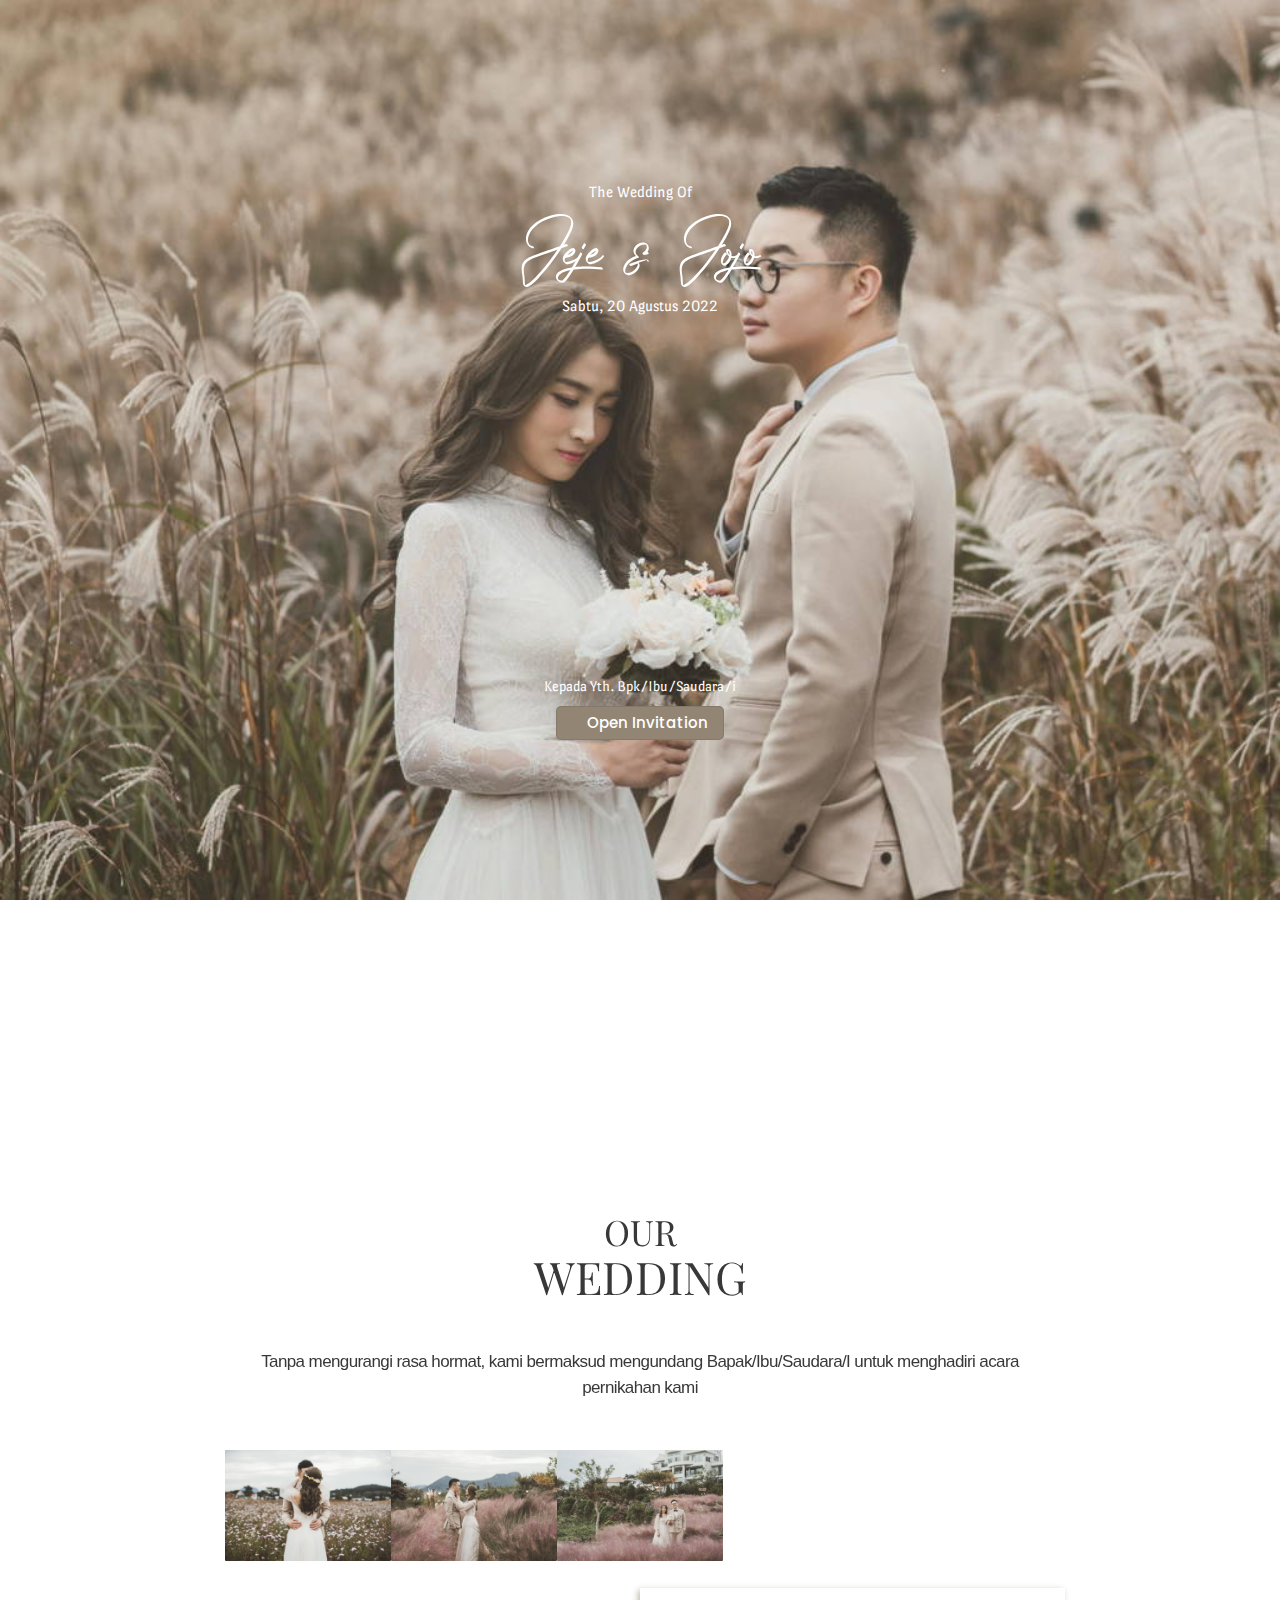
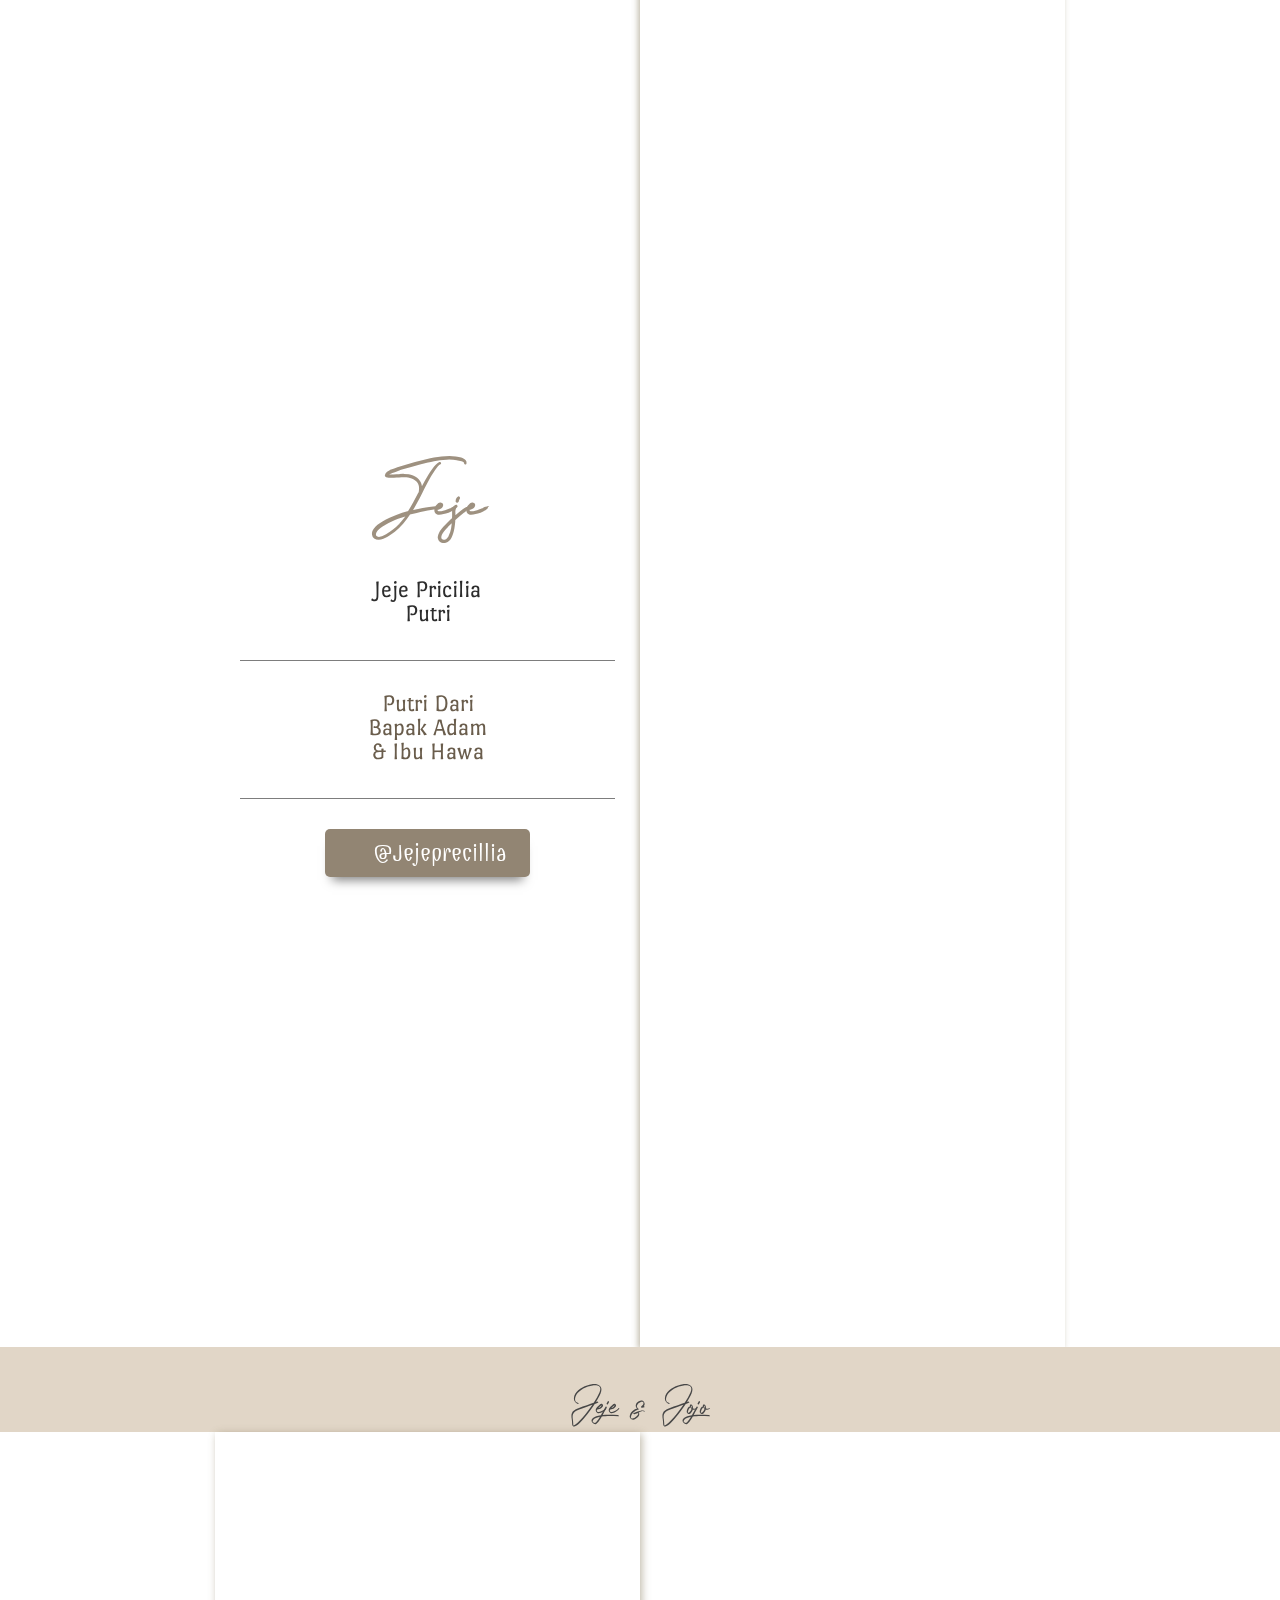
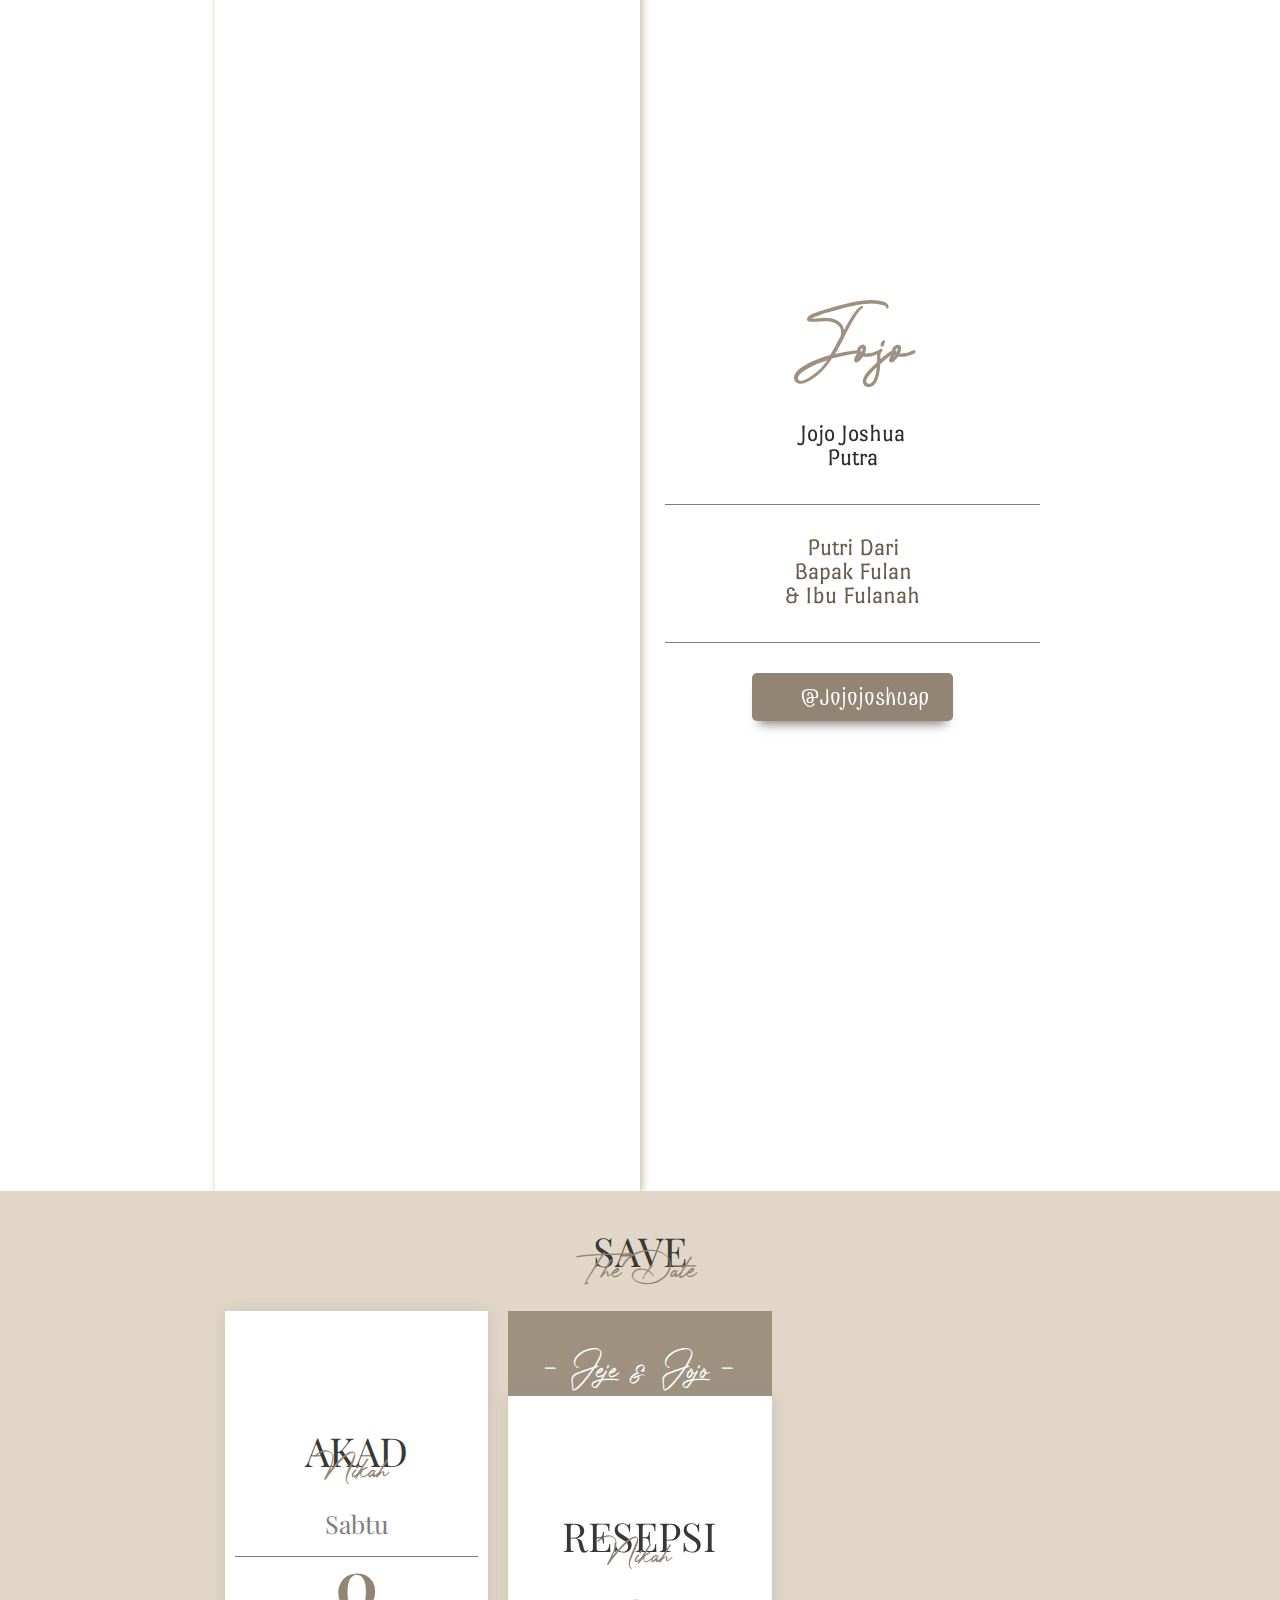
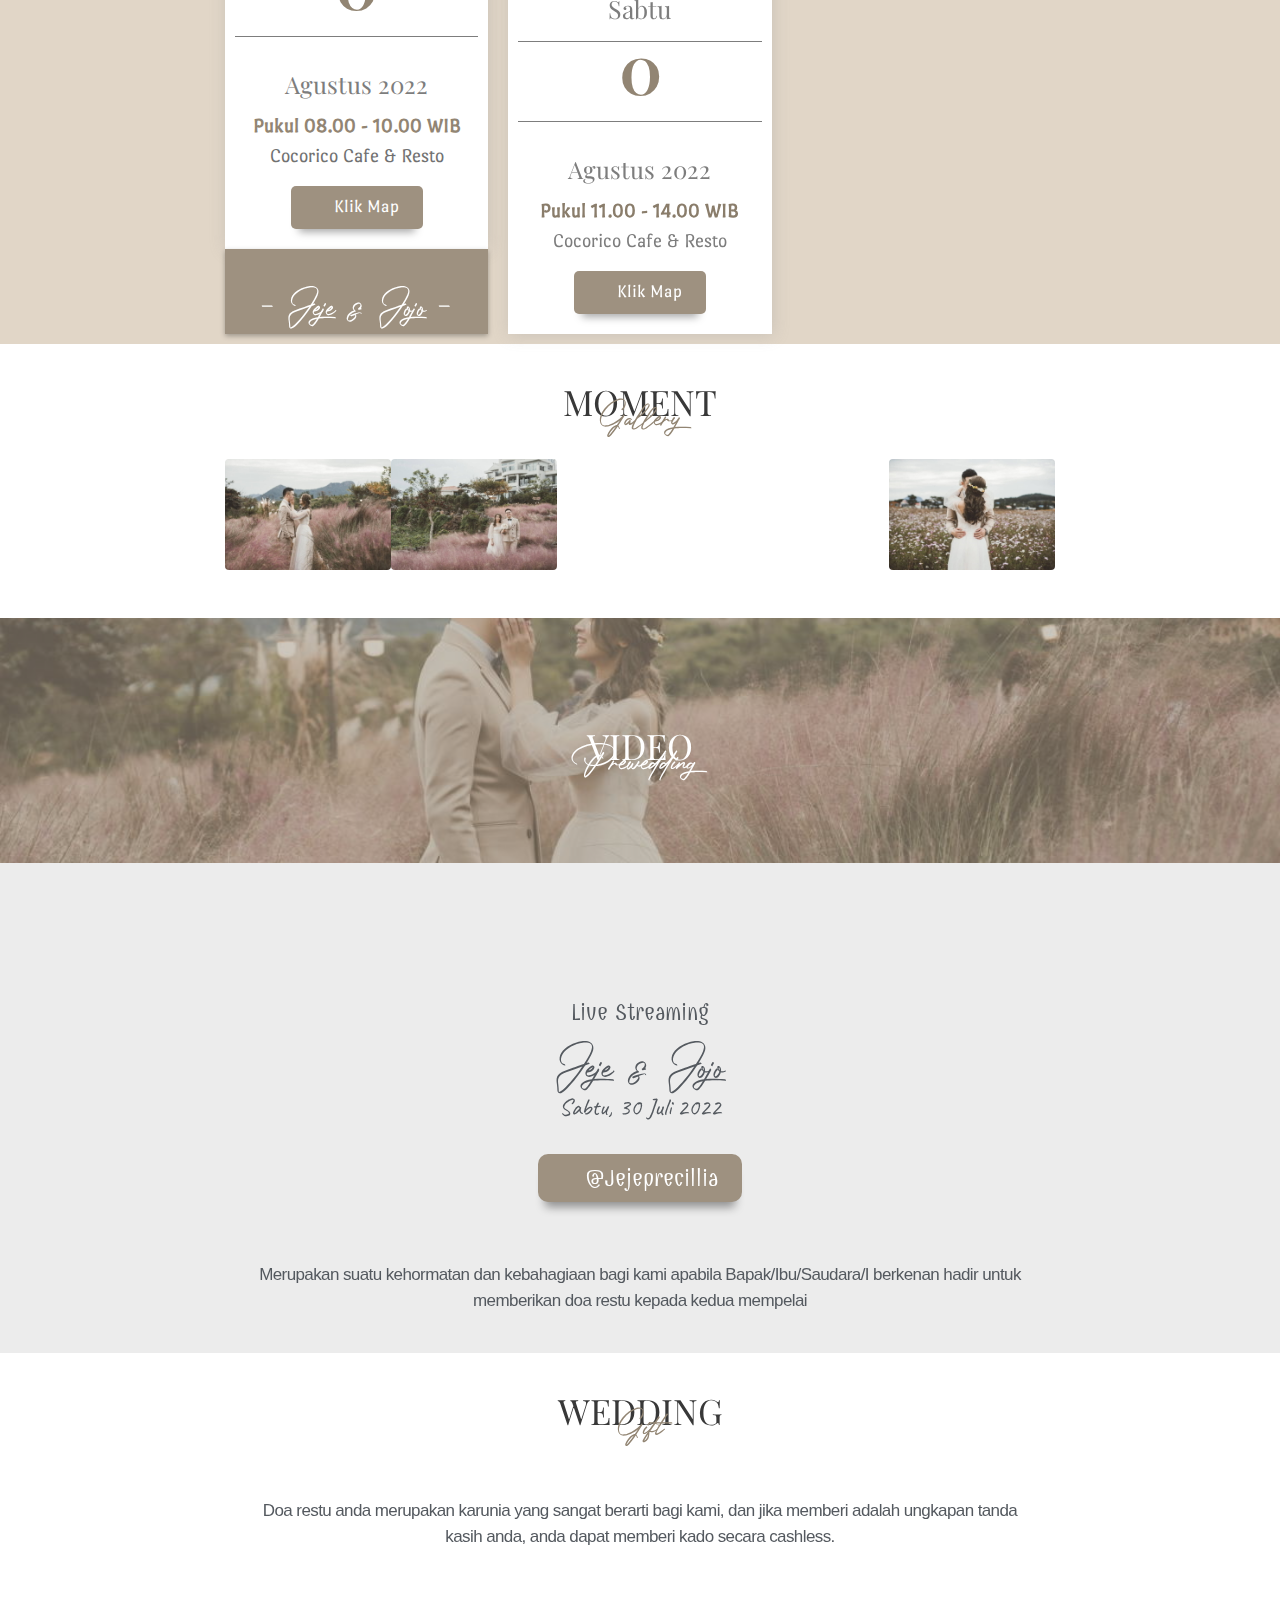
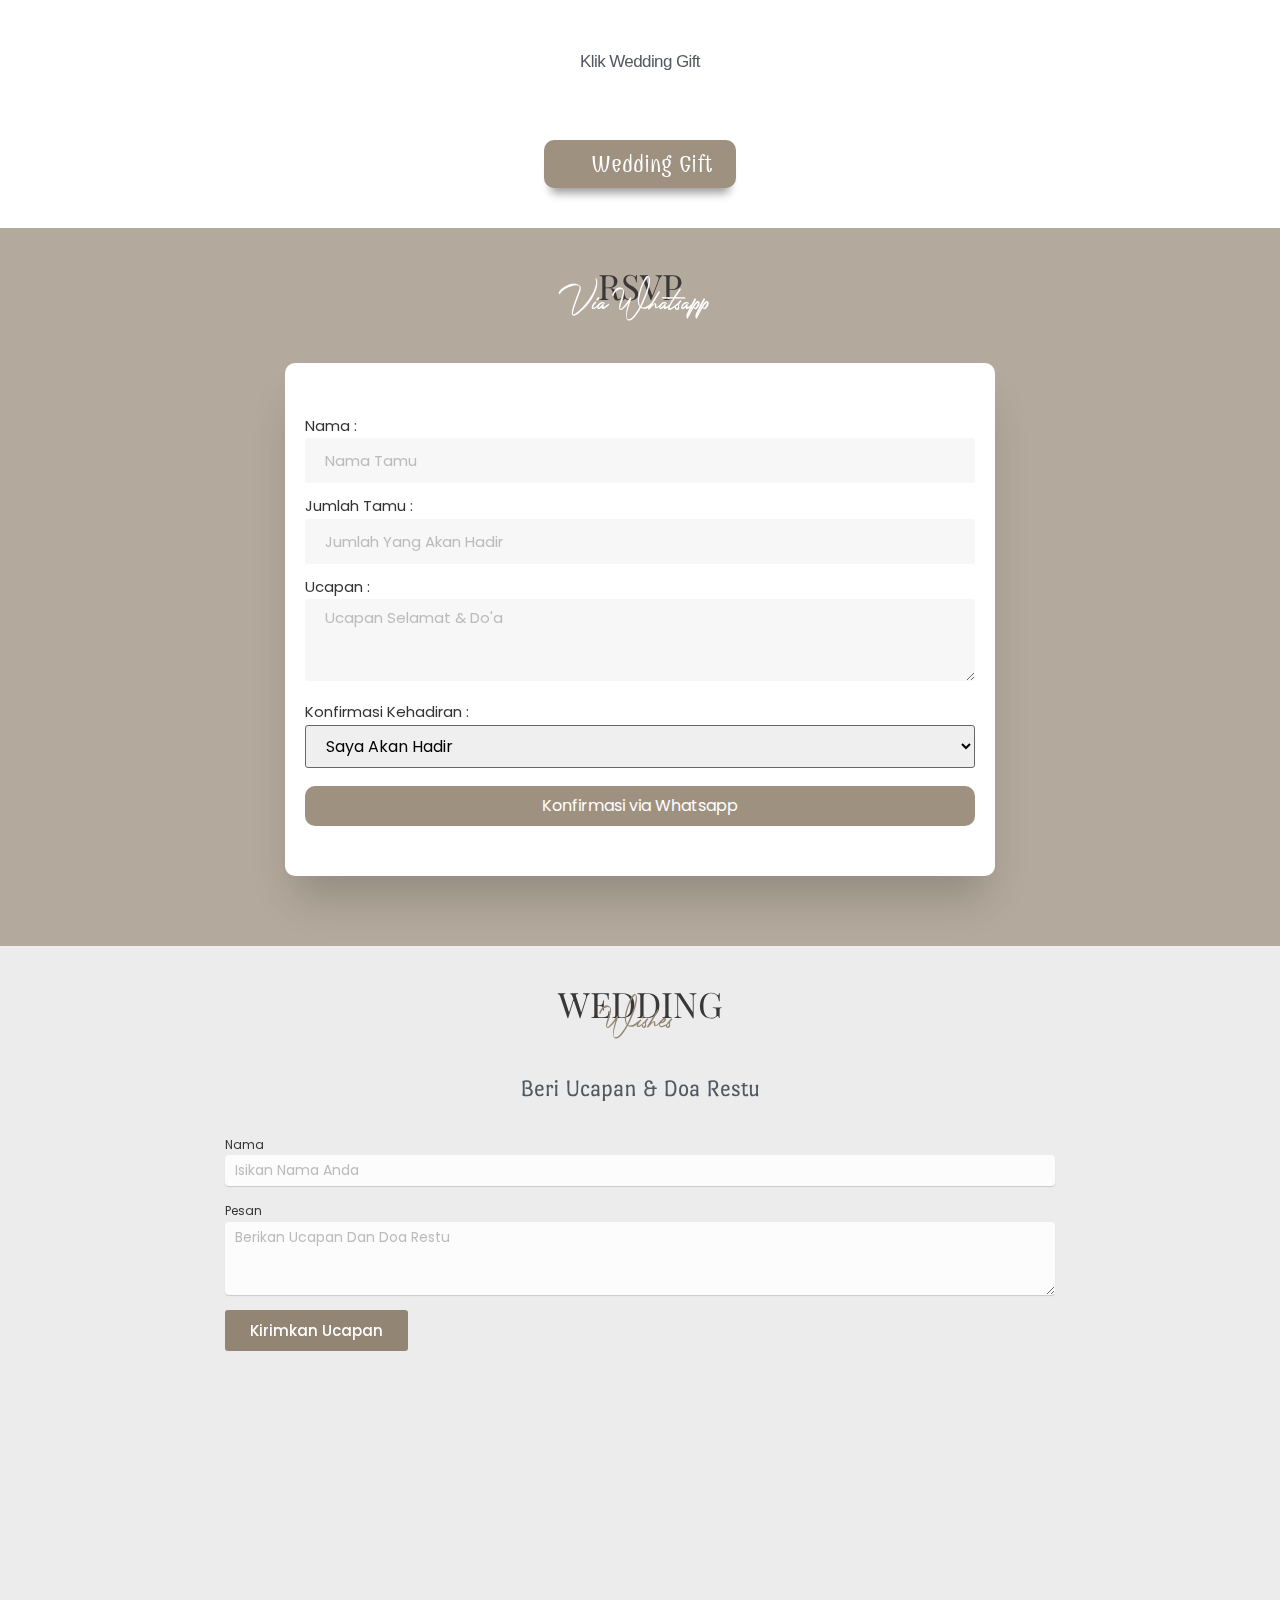
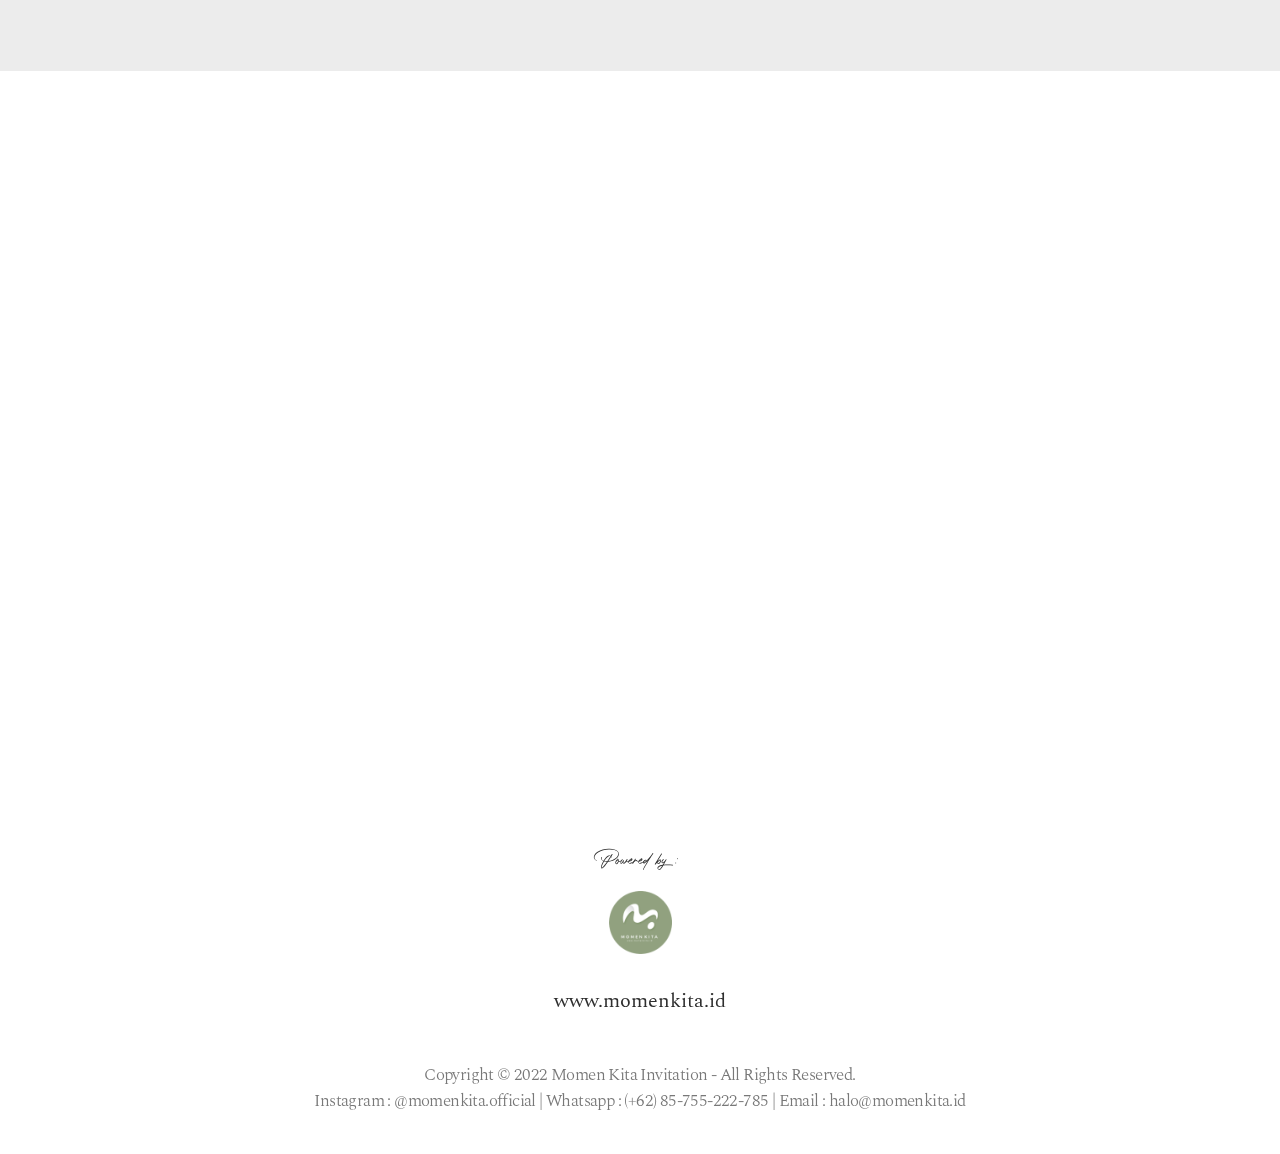
==== index.htm @ 1af2324e "Initial Commit" ====
﻿<!DOCTYPE html>
<html lang="id">
<head>
	<meta charset="UTF-8">
		
        <style type="text/css">

            .wdp-comment-text img {

                max-width: 100% !important;

            }

        </style>

        <meta name='robots' content='noindex, nofollow'>

	<!-- This site is optimized with the Yoast SEO plugin v21.2 - https://yoast.com/wordpress/plugins/seo/ -->
	<title>Tema Luxury 02 - Momen Kita Invitation</title>
	<meta property="og:locale" content="id_ID">
	<meta property="og:type" content="article">
	<meta property="og:title" content="Tema Luxury 02 - Momen Kita Invitation">
	<meta property="og:description" content="Tema Luxury 02 Pesan WA The Wedding Of Jojo &#038; Jeje Sabtu, 20 Agustus 2022 00Hari 00Jam 00Menit 00Detik OUR WEDDING Tanpa mengurangi rasa hormat, kami bermaksud mengundang Bapak/Ibu/Saudara/I untuk menghadiri acara pernikahan kami Jeje Jeje Pricilia Putri Putri dari Bapak Adam &#038; Ibu Hawa @Jejeprecillia Jeje &#038; Jojo Jojo Jojo Joshua Putra Putri dari [&hellip;]">
	<meta property="og:url" content="https://inv.momenkita.id/detail-luxury-02/">
	<meta property="og:site_name" content="Momen Kita Invitation">
	<meta property="article:publisher" content="https://www.facebook.com/momenkita.official">
	<meta property="article:modified_time" content="2022-12-15T17:26:31+00:00">
	<meta property="og:image" content="https://inv.momenkita.id/wp-content/uploads/2022/08/Jo-Je-16-768x512.jpg">
	<meta name="twitter:card" content="summary_large_image">
	<meta name="twitter:label1" content="Estimasi waktu membaca">
	<meta name="twitter:data1" content="10 menit">
	<script type="application/ld+json" class="yoast-schema-graph">{"@context":"https://schema.org","@graph":[{"@type":"WebPage","@id":"https://inv.momenkita.id/detail-luxury-02/","url":"https://inv.momenkita.id/detail-luxury-02/","name":"Tema Luxury 02 - Momen Kita Invitation","isPartOf":{"@id":"https://inv.momenkita.id/#website"},"primaryImageOfPage":{"@id":"https://inv.momenkita.id/detail-luxury-02/#primaryimage"},"image":{"@id":"https://inv.momenkita.id/detail-luxury-02/#primaryimage"},"thumbnailUrl":"https://inv.momenkita.id/wp-content/uploads/2022/08/Jo-Je-16-768x512.jpg","datePublished":"2022-08-08T13:51:33+00:00","dateModified":"2022-12-15T17:26:31+00:00","breadcrumb":{"@id":"https://inv.momenkita.id/detail-luxury-02/#breadcrumb"},"inLanguage":"id","potentialAction":[{"@type":"ReadAction","target":["https://inv.momenkita.id/detail-luxury-02/"]}]},{"@type":"ImageObject","inLanguage":"id","@id":"https://inv.momenkita.id/detail-luxury-02/#primaryimage","url":"https://inv.momenkita.id/wp-content/uploads/2022/08/Jo-Je-16.jpg","contentUrl":"https://inv.momenkita.id/wp-content/uploads/2022/08/Jo-Je-16.jpg","width":1152,"height":768},{"@type":"BreadcrumbList","@id":"https://inv.momenkita.id/detail-luxury-02/#breadcrumb","itemListElement":[{"@type":"ListItem","position":1,"name":"Home","item":"https://inv.momenkita.id/"},{"@type":"ListItem","position":2,"name":"Tema Luxury 02"}]},{"@type":"WebSite","@id":"https://inv.momenkita.id/#website","url":"https://inv.momenkita.id/","name":"Momen Kita Invitation","description":"Platform Undangan Digital #1","publisher":{"@id":"https://inv.momenkita.id/#/schema/person/5c29cc62e29a075aaf7ded3b04fb8fa9"},"inLanguage":"id"},{"@type":["Person","Organization"],"@id":"https://inv.momenkita.id/#/schema/person/5c29cc62e29a075aaf7ded3b04fb8fa9","name":"admin","image":{"@type":"ImageObject","inLanguage":"id","@id":"https://inv.momenkita.id/#/schema/person/image/","url":"https://inv.momenkita.id/wp-content/uploads/2022/08/MOMEN-KITA-LOGO.png","contentUrl":"https://inv.momenkita.id/wp-content/uploads/2022/08/MOMEN-KITA-LOGO.png","width":591,"height":592,"caption":"admin"},"logo":{"@id":"https://inv.momenkita.id/#/schema/person/image/"},"sameAs":["https://inv.momenkita.id","https://www.facebook.com/momenkita.official","https://instagram.com/momenkita.official"]}]}</script>
	<!-- / Yoast SEO plugin. -->


<script type='application/javascript'>console.log('PixelYourSite Free version 9.4.6');</script>
<link rel="alternate" type="application/rss+xml" title="Momen Kita Invitation &raquo; Feed" href="feed\index.htm">
<link rel="alternate" type="application/rss+xml" title="Momen Kita Invitation &raquo; Umpan Komentar" href="comments\feed\index.htm">
<script>
window._wpemojiSettings = {"baseUrl":"https:\/\/s.w.org\/images\/core\/emoji\/14.0.0\/72x72\/","ext":".png","svgUrl":"https:\/\/s.w.org\/images\/core\/emoji\/14.0.0\/svg\/","svgExt":".svg","source":{"concatemoji":"https:\/\/inv.momenkita.id\/wp-includes\/js\/wp-emoji-release.min.js?ver=6.3.1"}};
/*! This file is auto-generated */
!function(i,n){var o,s,e;function c(e){try{var t={supportTests:e,timestamp:(new Date).valueOf()};sessionStorage.setItem(o,JSON.stringify(t))}catch(e){}}function p(e,t,n){e.clearRect(0,0,e.canvas.width,e.canvas.height),e.fillText(t,0,0);var t=new Uint32Array(e.getImageData(0,0,e.canvas.width,e.canvas.height).data),r=(e.clearRect(0,0,e.canvas.width,e.canvas.height),e.fillText(n,0,0),new Uint32Array(e.getImageData(0,0,e.canvas.width,e.canvas.height).data));return t.every(function(e,t){return e===r[t]})}function u(e,t,n){switch(t){case"flag":return n(e,"\ud83c\udff3\ufe0f\u200d\u26a7\ufe0f","\ud83c\udff3\ufe0f\u200b\u26a7\ufe0f")?!1:!n(e,"\ud83c\uddfa\ud83c\uddf3","\ud83c\uddfa\u200b\ud83c\uddf3")&&!n(e,"\ud83c\udff4\udb40\udc67\udb40\udc62\udb40\udc65\udb40\udc6e\udb40\udc67\udb40\udc7f","\ud83c\udff4\u200b\udb40\udc67\u200b\udb40\udc62\u200b\udb40\udc65\u200b\udb40\udc6e\u200b\udb40\udc67\u200b\udb40\udc7f");case"emoji":return!n(e,"\ud83e\udef1\ud83c\udffb\u200d\ud83e\udef2\ud83c\udfff","\ud83e\udef1\ud83c\udffb\u200b\ud83e\udef2\ud83c\udfff")}return!1}function f(e,t,n){var r="undefined"!=typeof WorkerGlobalScope&&self instanceof WorkerGlobalScope?new OffscreenCanvas(300,150):i.createElement("canvas"),a=r.getContext("2d",{willReadFrequently:!0}),o=(a.textBaseline="top",a.font="600 32px Arial",{});return e.forEach(function(e){o[e]=t(a,e,n)}),o}function t(e){var t=i.createElement("script");t.src=e,t.defer=!0,i.head.appendChild(t)}"undefined"!=typeof Promise&&(o="wpEmojiSettingsSupports",s=["flag","emoji"],n.supports={everything:!0,everythingExceptFlag:!0},e=new Promise(function(e){i.addEventListener("DOMContentLoaded",e,{once:!0})}),new Promise(function(t){var n=function(){try{var e=JSON.parse(sessionStorage.getItem(o));if("object"==typeof e&&"number"==typeof e.timestamp&&(new Date).valueOf()<e.timestamp+604800&&"object"==typeof e.supportTests)return e.supportTests}catch(e){}return null}();if(!n){if("undefined"!=typeof Worker&&"undefined"!=typeof OffscreenCanvas&&"undefined"!=typeof URL&&URL.createObjectURL&&"undefined"!=typeof Blob)try{var e="postMessage("+f.toString()+"("+[JSON.stringify(s),u.toString(),p.toString()].join(",")+"));",r=new Blob([e],{type:"text/javascript"}),a=new Worker(URL.createObjectURL(r),{name:"wpTestEmojiSupports"});return void(a.onmessage=function(e){c(n=e.data),a.terminate(),t(n)})}catch(e){}c(n=f(s,u,p))}t(n)}).then(function(e){for(var t in e)n.supports[t]=e[t],n.supports.everything=n.supports.everything&&n.supports[t],"flag"!==t&&(n.supports.everythingExceptFlag=n.supports.everythingExceptFlag&&n.supports[t]);n.supports.everythingExceptFlag=n.supports.everythingExceptFlag&&!n.supports.flag,n.DOMReady=!1,n.readyCallback=function(){n.DOMReady=!0}}).then(function(){return e}).then(function(){var e;n.supports.everything||(n.readyCallback(),(e=n.source||{}).concatemoji?t(e.concatemoji):e.wpemoji&&e.twemoji&&(t(e.twemoji),t(e.wpemoji)))}))}((window,document),window._wpemojiSettings);
</script>
<style>
img.wp-smiley,
img.emoji {
	display: inline !important;
	border: none !important;
	box-shadow: none !important;
	height: 1em !important;
	width: 1em !important;
	margin: 0 0.07em !important;
	vertical-align: -0.1em !important;
	background: none !important;
	padding: 0 !important;
}
</style>
	<link rel='stylesheet' id='wp-block-library-css' href='wp-includes\css\dist\block-library\style.min.css?ver=6.3.1' media='all'>
<style id='classic-theme-styles-inline-css'>
/*! This file is auto-generated */
.wp-block-button__link{color:#fff;background-color:#32373c;border-radius:9999px;box-shadow:none;text-decoration:none;padding:calc(.667em + 2px) calc(1.333em + 2px);font-size:1.125em}.wp-block-file__button{background:#32373c;color:#fff;text-decoration:none}
</style>
<style id='global-styles-inline-css'>
body{--wp--preset--color--black: #000000;--wp--preset--color--cyan-bluish-gray: #abb8c3;--wp--preset--color--white: #ffffff;--wp--preset--color--pale-pink: #f78da7;--wp--preset--color--vivid-red: #cf2e2e;--wp--preset--color--luminous-vivid-orange: #ff6900;--wp--preset--color--luminous-vivid-amber: #fcb900;--wp--preset--color--light-green-cyan: #7bdcb5;--wp--preset--color--vivid-green-cyan: #00d084;--wp--preset--color--pale-cyan-blue: #8ed1fc;--wp--preset--color--vivid-cyan-blue: #0693e3;--wp--preset--color--vivid-purple: #9b51e0;--wp--preset--gradient--vivid-cyan-blue-to-vivid-purple: linear-gradient(135deg,rgba(6,147,227,1) 0%,rgb(155,81,224) 100%);--wp--preset--gradient--light-green-cyan-to-vivid-green-cyan: linear-gradient(135deg,rgb(122,220,180) 0%,rgb(0,208,130) 100%);--wp--preset--gradient--luminous-vivid-amber-to-luminous-vivid-orange: linear-gradient(135deg,rgba(252,185,0,1) 0%,rgba(255,105,0,1) 100%);--wp--preset--gradient--luminous-vivid-orange-to-vivid-red: linear-gradient(135deg,rgba(255,105,0,1) 0%,rgb(207,46,46) 100%);--wp--preset--gradient--very-light-gray-to-cyan-bluish-gray: linear-gradient(135deg,rgb(238,238,238) 0%,rgb(169,184,195) 100%);--wp--preset--gradient--cool-to-warm-spectrum: linear-gradient(135deg,rgb(74,234,220) 0%,rgb(151,120,209) 20%,rgb(207,42,186) 40%,rgb(238,44,130) 60%,rgb(251,105,98) 80%,rgb(254,248,76) 100%);--wp--preset--gradient--blush-light-purple: linear-gradient(135deg,rgb(255,206,236) 0%,rgb(152,150,240) 100%);--wp--preset--gradient--blush-bordeaux: linear-gradient(135deg,rgb(254,205,165) 0%,rgb(254,45,45) 50%,rgb(107,0,62) 100%);--wp--preset--gradient--luminous-dusk: linear-gradient(135deg,rgb(255,203,112) 0%,rgb(199,81,192) 50%,rgb(65,88,208) 100%);--wp--preset--gradient--pale-ocean: linear-gradient(135deg,rgb(255,245,203) 0%,rgb(182,227,212) 50%,rgb(51,167,181) 100%);--wp--preset--gradient--electric-grass: linear-gradient(135deg,rgb(202,248,128) 0%,rgb(113,206,126) 100%);--wp--preset--gradient--midnight: linear-gradient(135deg,rgb(2,3,129) 0%,rgb(40,116,252) 100%);--wp--preset--font-size--small: 13px;--wp--preset--font-size--medium: 20px;--wp--preset--font-size--large: 36px;--wp--preset--font-size--x-large: 42px;--wp--preset--spacing--20: 0.44rem;--wp--preset--spacing--30: 0.67rem;--wp--preset--spacing--40: 1rem;--wp--preset--spacing--50: 1.5rem;--wp--preset--spacing--60: 2.25rem;--wp--preset--spacing--70: 3.38rem;--wp--preset--spacing--80: 5.06rem;--wp--preset--shadow--natural: 6px 6px 9px rgba(0, 0, 0, 0.2);--wp--preset--shadow--deep: 12px 12px 50px rgba(0, 0, 0, 0.4);--wp--preset--shadow--sharp: 6px 6px 0px rgba(0, 0, 0, 0.2);--wp--preset--shadow--outlined: 6px 6px 0px -3px rgba(255, 255, 255, 1), 6px 6px rgba(0, 0, 0, 1);--wp--preset--shadow--crisp: 6px 6px 0px rgba(0, 0, 0, 1);}:where(.is-layout-flex){gap: 0.5em;}:where(.is-layout-grid){gap: 0.5em;}body .is-layout-flow > .alignleft{float: left;margin-inline-start: 0;margin-inline-end: 2em;}body .is-layout-flow > .alignright{float: right;margin-inline-start: 2em;margin-inline-end: 0;}body .is-layout-flow > .aligncenter{margin-left: auto !important;margin-right: auto !important;}body .is-layout-constrained > .alignleft{float: left;margin-inline-start: 0;margin-inline-end: 2em;}body .is-layout-constrained > .alignright{float: right;margin-inline-start: 2em;margin-inline-end: 0;}body .is-layout-constrained > .aligncenter{margin-left: auto !important;margin-right: auto !important;}body .is-layout-constrained > :where(:not(.alignleft):not(.alignright):not(.alignfull)){max-width: var(--wp--style--global--content-size);margin-left: auto !important;margin-right: auto !important;}body .is-layout-constrained > .alignwide{max-width: var(--wp--style--global--wide-size);}body .is-layout-flex{display: flex;}body .is-layout-flex{flex-wrap: wrap;align-items: center;}body .is-layout-flex > *{margin: 0;}body .is-layout-grid{display: grid;}body .is-layout-grid > *{margin: 0;}:where(.wp-block-columns.is-layout-flex){gap: 2em;}:where(.wp-block-columns.is-layout-grid){gap: 2em;}:where(.wp-block-post-template.is-layout-flex){gap: 1.25em;}:where(.wp-block-post-template.is-layout-grid){gap: 1.25em;}.has-black-color{color: var(--wp--preset--color--black) !important;}.has-cyan-bluish-gray-color{color: var(--wp--preset--color--cyan-bluish-gray) !important;}.has-white-color{color: var(--wp--preset--color--white) !important;}.has-pale-pink-color{color: var(--wp--preset--color--pale-pink) !important;}.has-vivid-red-color{color: var(--wp--preset--color--vivid-red) !important;}.has-luminous-vivid-orange-color{color: var(--wp--preset--color--luminous-vivid-orange) !important;}.has-luminous-vivid-amber-color{color: var(--wp--preset--color--luminous-vivid-amber) !important;}.has-light-green-cyan-color{color: var(--wp--preset--color--light-green-cyan) !important;}.has-vivid-green-cyan-color{color: var(--wp--preset--color--vivid-green-cyan) !important;}.has-pale-cyan-blue-color{color: var(--wp--preset--color--pale-cyan-blue) !important;}.has-vivid-cyan-blue-color{color: var(--wp--preset--color--vivid-cyan-blue) !important;}.has-vivid-purple-color{color: var(--wp--preset--color--vivid-purple) !important;}.has-black-background-color{background-color: var(--wp--preset--color--black) !important;}.has-cyan-bluish-gray-background-color{background-color: var(--wp--preset--color--cyan-bluish-gray) !important;}.has-white-background-color{background-color: var(--wp--preset--color--white) !important;}.has-pale-pink-background-color{background-color: var(--wp--preset--color--pale-pink) !important;}.has-vivid-red-background-color{background-color: var(--wp--preset--color--vivid-red) !important;}.has-luminous-vivid-orange-background-color{background-color: var(--wp--preset--color--luminous-vivid-orange) !important;}.has-luminous-vivid-amber-background-color{background-color: var(--wp--preset--color--luminous-vivid-amber) !important;}.has-light-green-cyan-background-color{background-color: var(--wp--preset--color--light-green-cyan) !important;}.has-vivid-green-cyan-background-color{background-color: var(--wp--preset--color--vivid-green-cyan) !important;}.has-pale-cyan-blue-background-color{background-color: var(--wp--preset--color--pale-cyan-blue) !important;}.has-vivid-cyan-blue-background-color{background-color: var(--wp--preset--color--vivid-cyan-blue) !important;}.has-vivid-purple-background-color{background-color: var(--wp--preset--color--vivid-purple) !important;}.has-black-border-color{border-color: var(--wp--preset--color--black) !important;}.has-cyan-bluish-gray-border-color{border-color: var(--wp--preset--color--cyan-bluish-gray) !important;}.has-white-border-color{border-color: var(--wp--preset--color--white) !important;}.has-pale-pink-border-color{border-color: var(--wp--preset--color--pale-pink) !important;}.has-vivid-red-border-color{border-color: var(--wp--preset--color--vivid-red) !important;}.has-luminous-vivid-orange-border-color{border-color: var(--wp--preset--color--luminous-vivid-orange) !important;}.has-luminous-vivid-amber-border-color{border-color: var(--wp--preset--color--luminous-vivid-amber) !important;}.has-light-green-cyan-border-color{border-color: var(--wp--preset--color--light-green-cyan) !important;}.has-vivid-green-cyan-border-color{border-color: var(--wp--preset--color--vivid-green-cyan) !important;}.has-pale-cyan-blue-border-color{border-color: var(--wp--preset--color--pale-cyan-blue) !important;}.has-vivid-cyan-blue-border-color{border-color: var(--wp--preset--color--vivid-cyan-blue) !important;}.has-vivid-purple-border-color{border-color: var(--wp--preset--color--vivid-purple) !important;}.has-vivid-cyan-blue-to-vivid-purple-gradient-background{background: var(--wp--preset--gradient--vivid-cyan-blue-to-vivid-purple) !important;}.has-light-green-cyan-to-vivid-green-cyan-gradient-background{background: var(--wp--preset--gradient--light-green-cyan-to-vivid-green-cyan) !important;}.has-luminous-vivid-amber-to-luminous-vivid-orange-gradient-background{background: var(--wp--preset--gradient--luminous-vivid-amber-to-luminous-vivid-orange) !important;}.has-luminous-vivid-orange-to-vivid-red-gradient-background{background: var(--wp--preset--gradient--luminous-vivid-orange-to-vivid-red) !important;}.has-very-light-gray-to-cyan-bluish-gray-gradient-background{background: var(--wp--preset--gradient--very-light-gray-to-cyan-bluish-gray) !important;}.has-cool-to-warm-spectrum-gradient-background{background: var(--wp--preset--gradient--cool-to-warm-spectrum) !important;}.has-blush-light-purple-gradient-background{background: var(--wp--preset--gradient--blush-light-purple) !important;}.has-blush-bordeaux-gradient-background{background: var(--wp--preset--gradient--blush-bordeaux) !important;}.has-luminous-dusk-gradient-background{background: var(--wp--preset--gradient--luminous-dusk) !important;}.has-pale-ocean-gradient-background{background: var(--wp--preset--gradient--pale-ocean) !important;}.has-electric-grass-gradient-background{background: var(--wp--preset--gradient--electric-grass) !important;}.has-midnight-gradient-background{background: var(--wp--preset--gradient--midnight) !important;}.has-small-font-size{font-size: var(--wp--preset--font-size--small) !important;}.has-medium-font-size{font-size: var(--wp--preset--font-size--medium) !important;}.has-large-font-size{font-size: var(--wp--preset--font-size--large) !important;}.has-x-large-font-size{font-size: var(--wp--preset--font-size--x-large) !important;}
.wp-block-navigation a:where(:not(.wp-element-button)){color: inherit;}
:where(.wp-block-post-template.is-layout-flex){gap: 1.25em;}:where(.wp-block-post-template.is-layout-grid){gap: 1.25em;}
:where(.wp-block-columns.is-layout-flex){gap: 2em;}:where(.wp-block-columns.is-layout-grid){gap: 2em;}
.wp-block-pullquote{font-size: 1.5em;line-height: 1.6;}
</style>
<link rel='stylesheet' id='wdp_style-css' href='wp-content\plugins\weddingpress\addons\comment-kit\css\wdp_style.css?ver=2.7.6' media='screen'>
<style id='wdp_style-inline-css'>


        .wdp-wrapper {

          font-size: 14px

        }

    

    .wdp-wrapper ul.wdp-container-comments li.wdp-item-comment .wdp-comment-avatar img {

        max-width: 28px;

        max-height: 28px;

    }

    .wdp-wrapper ul.wdp-container-comments li.wdp-item-comment .wdp-comment-content {

        margin-left: 38px;

    }

    .wdp-wrapper ul.wdp-container-comments li.wdp-item-comment ul .wdp-comment-avatar img {

        max-width: 24px;

        max-height: 24px;

    }

    .wdp-wrapper ul.wdp-container-comments li.wdp-item-comment ul ul .wdp-comment-avatar img {

        max-width: 21px;

        max-height: 21px;

    }

    
</style>
<link rel='stylesheet' id='wdp-centered-css-css' href='wp-content\plugins\weddingpress\assets\css\wdp-centered-timeline.min.css?ver=6.3.1' media='all'>
<link rel='stylesheet' id='wdp-horizontal-css-css' href='wp-content\plugins\weddingpress\assets\css\wdp-horizontal-styles.min.css?ver=6.3.1' media='all'>
<link rel='stylesheet' id='wdp-fontello-css-css' href='wp-content\plugins\weddingpress\assets\css\wdp-fontello.css?ver=6.3.1' media='all'>
<link rel='stylesheet' id='exad-main-style-css' href='wp-content\plugins\weddingpress\assets\css\exad-styles.min.css?ver=6.3.1' media='all'>
<link rel='stylesheet' id='hello-elementor-css' href='wp-content\themes\hello-elementor\style.min.css?ver=2.8.1' media='all'>
<link rel='stylesheet' id='hello-elementor-theme-style-css' href='wp-content\themes\hello-elementor\theme.min.css?ver=2.8.1' media='all'>
<link rel='stylesheet' id='elementor-icons-css' href='wp-content\plugins\elementor\assets\lib\eicons\css\elementor-icons.min.css?ver=5.20.0' media='all'>
<link rel='stylesheet' id='elementor-frontend-css' href='wp-content\plugins\elementor\assets\css\frontend-lite.min.css?ver=3.13.2' media='all'>
<style id='elementor-frontend-inline-css'>
.elementor-kit-7{--e-global-color-primary:#6EC1E4;--e-global-color-secondary:#54595F;--e-global-color-text:#7A7A7A;--e-global-color-accent:#61CE70;--e-global-color-7bada2c:#9E9180;--e-global-color-ac2a746:#928573;--e-global-color-def3b4f:#758463;--e-global-color-c1dc2e8:#F9F9F9;--e-global-color-1d5c2bf:#7D8D70;--e-global-color-5b722c9:#FFEAD4;--e-global-color-72c5b82:#57788B;--e-global-color-3053691:#33576B;--e-global-color-c84f49f:#ABB9C4;--e-global-color-5fe435f:#112A38;--e-global-color-d55d9af:#ABABAB;--e-global-color-fa86d39:#86AFA0;--e-global-color-7fd2ccf:#90BCAC;--e-global-color-cafe7b1:#415560;--e-global-color-d5bc4fa:#A0BFE0;--e-global-typography-primary-font-family:"Poppins";--e-global-typography-primary-font-weight:600;--e-global-typography-secondary-font-family:"Poppins";--e-global-typography-secondary-font-weight:400;--e-global-typography-text-font-family:"Poppins";--e-global-typography-text-font-weight:400;--e-global-typography-accent-font-family:"Poppins";--e-global-typography-accent-font-weight:500;font-family:"Poppins", Sans-serif;}.elementor-kit-7 a{font-family:"Poppins", Sans-serif;}.elementor-kit-7 h1{font-family:"Poppins", Sans-serif;}.elementor-kit-7 h2{font-family:"Poppins", Sans-serif;}.elementor-section.elementor-section-boxed > .elementor-container{max-width:1140px;}.e-con{--container-max-width:1140px;}.elementor-widget:not(:last-child){margin-bottom:20px;}.elementor-element{--widgets-spacing:20px;}{}h1.entry-title{display:var(--page-title-display);}.elementor-kit-7 e-page-transition{background-color:#FFBC7D;}@media(max-width:1024px){.elementor-section.elementor-section-boxed > .elementor-container{max-width:1024px;}.e-con{--container-max-width:1024px;}}@media(max-width:767px){.elementor-section.elementor-section-boxed > .elementor-container{max-width:767px;}.e-con{--container-max-width:767px;}}
.elementor-18 .elementor-element.elementor-element-c1cc2fd:not(.elementor-motion-effects-element-type-background), .elementor-18 .elementor-element.elementor-element-c1cc2fd > .elementor-motion-effects-container > .elementor-motion-effects-layer{background-color:var( --e-global-color-7bada2c );}.elementor-18 .elementor-element.elementor-element-c1cc2fd{transition:background 0.3s, border 0.3s, border-radius 0.3s, box-shadow 0.3s;}.elementor-18 .elementor-element.elementor-element-c1cc2fd > .elementor-background-overlay{transition:background 0.3s, border-radius 0.3s, opacity 0.3s;}.elementor-bc-flex-widget .elementor-18 .elementor-element.elementor-element-53e35b9.elementor-column .elementor-widget-wrap{align-items:center;}.elementor-18 .elementor-element.elementor-element-53e35b9.elementor-column.elementor-element[data-element_type="column"] > .elementor-widget-wrap.elementor-element-populated{align-content:center;align-items:center;}.elementor-18 .elementor-element.elementor-element-c5b654a .elementor-heading-title{color:#FFFFFF;font-family:"Poppins", Sans-serif;font-size:26px;font-weight:600;}.elementor-bc-flex-widget .elementor-18 .elementor-element.elementor-element-b6357e2.elementor-column .elementor-widget-wrap{align-items:center;}.elementor-18 .elementor-element.elementor-element-b6357e2.elementor-column.elementor-element[data-element_type="column"] > .elementor-widget-wrap.elementor-element-populated{align-content:center;align-items:center;}.elementor-18 .elementor-element.elementor-element-b6357e2 > .elementor-element-populated, .elementor-18 .elementor-element.elementor-element-b6357e2 > .elementor-element-populated > .elementor-background-overlay, .elementor-18 .elementor-element.elementor-element-b6357e2 > .elementor-background-slideshow{border-radius:0px 0px 0px 0px;}.elementor-18 .elementor-element.elementor-element-84abb49 .elementor-button .elementor-align-icon-right{margin-left:5px;}.elementor-18 .elementor-element.elementor-element-84abb49 .elementor-button .elementor-align-icon-left{margin-right:5px;}.elementor-18 .elementor-element.elementor-element-84abb49 .elementor-button{font-family:"Poppins", Sans-serif;font-size:16px;font-weight:500;fill:var( --e-global-color-secondary );color:var( --e-global-color-secondary );background-color:#F5F5F5;border-radius:5px 5px 5px 5px;box-shadow:1px 1px 5px 0px rgba(0, 0, 0, 0.28);padding:7px 24px 7px 24px;}.elementor-18 .elementor-element.elementor-element-1315798d > .elementor-container{max-width:850px;}.elementor-18 .elementor-element.elementor-element-1315798d > .elementor-background-overlay{opacity:1;transition:background 0.3s, border-radius 0.3s, opacity 0.3s;}.elementor-18 .elementor-element.elementor-element-1315798d{transition:background 0.3s, border 0.3s, border-radius 0.3s, box-shadow 0.3s;}.elementor-18 .elementor-element.elementor-element-138b7329 .elementor-background-slideshow__slide__image{background-size:cover;}.elementor-18 .elementor-element.elementor-element-138b7329 > .elementor-element-populated{transition:background 0.3s, border 0.3s, border-radius 0.3s, box-shadow 0.3s;}.elementor-18 .elementor-element.elementor-element-138b7329 > .elementor-element-populated > .elementor-background-overlay{transition:background 0.3s, border-radius 0.3s, opacity 0.3s;}.elementor-18 .elementor-element.elementor-element-4f217875{text-align:center;}.elementor-18 .elementor-element.elementor-element-4f217875 .elementor-heading-title{color:#FFFFFF;font-family:"Port Lligat Sans", Sans-serif;font-size:24px;font-weight:100;text-shadow:0px 0px 10px rgba(0,0,0,0.3);}.elementor-18 .elementor-element.elementor-element-2e152180{text-align:center;}.elementor-18 .elementor-element.elementor-element-2e152180 .elementor-heading-title{color:#FFFFFF;font-family:"Photograph Signature", Sans-serif;font-size:68px;font-weight:200;text-shadow:1px 1px 5px rgba(122.99999999999997, 122.99999999999997, 122.99999999999997, 0.3);}.elementor-18 .elementor-element.elementor-element-59e1654c{text-align:center;}.elementor-18 .elementor-element.elementor-element-59e1654c .elementor-heading-title{color:#FFFFFF;font-family:"Port Lligat Sans", Sans-serif;font-size:24px;font-weight:100;}.elementor-18 .elementor-element.elementor-element-7750234{--spacer-size:400px;}.elementor-18 .elementor-element.elementor-element-42a41d4b{--divider-border-style:solid;--divider-color:#FFFFFF;--divider-border-width:1px;}.elementor-18 .elementor-element.elementor-element-42a41d4b .elementor-divider-separator{width:23%;margin:0 auto;margin-center:0;}.elementor-18 .elementor-element.elementor-element-42a41d4b .elementor-divider{text-align:center;padding-top:15px;padding-bottom:15px;}.elementor-18 .elementor-element.elementor-element-2d2fc051 > .elementor-container{max-width:846px;}.elementor-18 .elementor-element.elementor-element-2d2fc051{padding:30px 30px 30px 30px;}.elementor-18 .elementor-element.elementor-element-7bd88426 .wpkoi-elements-countdown-item > div{margin-right:10px;margin-left:10px;padding:10px 10px 10px 10px;border-radius:4px 4px 4px 4px;background:#6057408C;}.elementor-18 .elementor-element.elementor-element-7bd88426 .wpkoi-elements-countdown-container{margin-right:-10px;margin-left:-10px;margin-bottom:0px;}.elementor-18 .elementor-element.elementor-element-7bd88426 .wpkoi-elements-countdown-digits{color:#FFFFFF;font-family:"Poppins", Sans-serif;font-size:30px;font-weight:600;}.elementor-18 .elementor-element.elementor-element-7bd88426 .wpkoi-elements-countdown-label{color:#FFFFFF;font-family:"Poppins", Sans-serif;font-size:14px;font-weight:500;line-height:2em;}.elementor-18 .elementor-element.elementor-element-7bd88426 > .elementor-widget-container{margin:0px 0px 0px 0px;padding:0px 0px 0px 150px;}.elementor-18 .elementor-element.elementor-element-19c53772{--spacer-size:400px;}.elementor-18 .elementor-element.elementor-element-5616d09a > .elementor-container{max-width:850px;}.elementor-18 .elementor-element.elementor-element-6f464ce4 > .elementor-element-populated{transition:background 0.3s, border 0.3s, border-radius 0.3s, box-shadow 0.3s;}.elementor-18 .elementor-element.elementor-element-6f464ce4 > .elementor-element-populated > .elementor-background-overlay{transition:background 0.3s, border-radius 0.3s, opacity 0.3s;}.elementor-18 .elementor-element.elementor-element-13007be2{text-align:center;}.elementor-18 .elementor-element.elementor-element-13007be2 .elementor-heading-title{color:#383838;font-family:"Playfair Display", Sans-serif;font-size:35px;font-weight:100;}.elementor-18 .elementor-element.elementor-element-13007be2 > .elementor-widget-container{margin:30px 0px 0px 0px;}.elementor-18 .elementor-element.elementor-element-321d9553{text-align:center;}.elementor-18 .elementor-element.elementor-element-321d9553 .elementor-heading-title{color:#383838;font-family:"Playfair Display", Sans-serif;font-size:45px;font-weight:100;}.elementor-18 .elementor-element.elementor-element-321d9553 > .elementor-widget-container{margin:-15px 0px 0px 0px;}.elementor-18 .elementor-element.elementor-element-2e31f92c{text-align:center;}.elementor-18 .elementor-element.elementor-element-2e31f92c .elementor-heading-title{color:#383838;font-family:"Spartan", Sans-serif;font-size:17px;font-weight:500;line-height:1.5em;letter-spacing:-0.6px;}.elementor-18 .elementor-element.elementor-element-2e31f92c > .elementor-widget-container{margin:0px 0px 0px 0px;padding:30px 30px 30px 30px;}.elementor-18 .elementor-element.elementor-element-96a0b10{--e-image-carousel-slides-to-show:5;}.elementor-18 .elementor-element.elementor-element-96a0b10 .elementor-image-carousel-wrapper .elementor-image-carousel .swiper-slide-image{border-radius:1px 1px 1px 1px;}.elementor-18 .elementor-element.elementor-element-96a0b10 > .elementor-widget-container{margin:0px 0px 10px 0px;}.elementor-18 .elementor-element.elementor-element-7be802da > .elementor-container{max-width:850px;}.elementor-18 .elementor-element.elementor-element-1fc7c37f > .elementor-element-populated{transition:background 0.3s, border 0.3s, border-radius 0.3s, box-shadow 0.3s;}.elementor-18 .elementor-element.elementor-element-1fc7c37f > .elementor-element-populated > .elementor-background-overlay{transition:background 0.3s, border-radius 0.3s, opacity 0.3s;}.elementor-18 .elementor-element.elementor-element-77b386d8{--spacer-size:400px;}.elementor-18 .elementor-element.elementor-element-72e00e0e > .elementor-element-populated, .elementor-18 .elementor-element.elementor-element-72e00e0e > .elementor-element-populated > .elementor-background-overlay, .elementor-18 .elementor-element.elementor-element-72e00e0e > .elementor-background-slideshow{border-radius:10px 10px 10px 10px;}.elementor-18 .elementor-element.elementor-element-72e00e0e > .elementor-element-populated{transition:background 0.3s, border 0.3s, border-radius 0.3s, box-shadow 0.3s;margin:15px 15px 15px 15px;--e-column-margin-right:15px;--e-column-margin-left:15px;padding:0px 0px 0px 0px;}.elementor-18 .elementor-element.elementor-element-72e00e0e > .elementor-element-populated > .elementor-background-overlay{transition:background 0.3s, border-radius 0.3s, opacity 0.3s;}.elementor-18 .elementor-element.elementor-element-56939cd1{text-align:center;}.elementor-18 .elementor-element.elementor-element-56939cd1 .elementor-heading-title{color:var( --e-global-color-7bada2c );font-family:"Andrea Bilarosa", Sans-serif;font-size:55px;font-weight:600;}.elementor-18 .elementor-element.elementor-element-56939cd1 > .elementor-widget-container{margin:14px 0px 0px 0px;padding:20px 20px 20px 20px;}.elementor-18 .elementor-element.elementor-element-1f677a3a{text-align:center;}.elementor-18 .elementor-element.elementor-element-1f677a3a .elementor-heading-title{color:#2D2D2D;font-family:"Port Lligat Sans", Sans-serif;font-size:24px;font-weight:100;}.elementor-18 .elementor-element.elementor-element-1f677a3a > .elementor-widget-container{margin:0px 100px 0px 100px;padding:15px 15px 15px 15px;}.elementor-18 .elementor-element.elementor-element-6d4bc20c{--divider-border-style:solid;--divider-color:#7D7D7D;--divider-border-width:1px;}.elementor-18 .elementor-element.elementor-element-6d4bc20c .elementor-divider-separator{width:100%;}.elementor-18 .elementor-element.elementor-element-6d4bc20c .elementor-divider{padding-top:15px;padding-bottom:15px;}.elementor-18 .elementor-element.elementor-element-6d4bc20c > .elementor-widget-container{margin:-15px 0px 0px 0px;}.elementor-18 .elementor-element.elementor-element-750ffd5f{text-align:center;}.elementor-18 .elementor-element.elementor-element-750ffd5f .elementor-heading-title{color:#6A5D4C;font-family:"Port Lligat Sans", Sans-serif;font-size:24px;font-weight:100;text-transform:capitalize;}.elementor-18 .elementor-element.elementor-element-750ffd5f > .elementor-widget-container{margin:-20px 100px 0px 100px;padding:15px 15px 15px 15px;}.elementor-18 .elementor-element.elementor-element-1f7c3082{--divider-border-style:solid;--divider-color:#7D7D7D;--divider-border-width:1px;}.elementor-18 .elementor-element.elementor-element-1f7c3082 .elementor-divider-separator{width:100%;}.elementor-18 .elementor-element.elementor-element-1f7c3082 .elementor-divider{padding-top:15px;padding-bottom:15px;}.elementor-18 .elementor-element.elementor-element-1f7c3082 > .elementor-widget-container{margin:-15px 0px 0px 0px;}.elementor-18 .elementor-element.elementor-element-ee78f71 .elementor-button{font-family:"Combo", Sans-serif;font-size:24px;font-weight:500;fill:#FFFFFF;color:#FFFFFF;background-color:var( --e-global-color-ac2a746 );border-radius:5px 5px 5px 5px;box-shadow:0px 10px 10px -7px rgba(0,0,0,0.5);}.elementor-18 .elementor-element.elementor-element-ee78f71 > .elementor-widget-container{margin:-20px 0px 25px 0px;}.elementor-18 .elementor-element.elementor-element-23c60590{--spacer-size:400px;}.elementor-18 .elementor-element.elementor-element-13ab81cc > .elementor-element-populated{box-shadow:-2px 2px 6px 0px rgba(108, 91.99999999999997, 54, 0.42);transition:background 0.3s, border 0.3s, border-radius 0.3s, box-shadow 0.3s;}.elementor-18 .elementor-element.elementor-element-13ab81cc > .elementor-element-populated > .elementor-background-overlay{transition:background 0.3s, border-radius 0.3s, opacity 0.3s;}.elementor-18 .elementor-element.elementor-element-72864c28{--width:500px;font-family:"Playfair Display", Sans-serif;font-size:20px;font-weight:400;text-transform:uppercase;--transition:0.3s;top:0px;}body:not(.rtl) .elementor-18 .elementor-element.elementor-element-72864c28{right:0px;}body.rtl .elementor-18 .elementor-element.elementor-element-72864c28{left:0px;}.elementor-18 .elementor-element.elementor-element-7299fa49 > .elementor-container{max-width:850px;}.elementor-18 .elementor-element.elementor-element-7299fa49:not(.elementor-motion-effects-element-type-background), .elementor-18 .elementor-element.elementor-element-7299fa49 > .elementor-motion-effects-container > .elementor-motion-effects-layer{background-color:#E1D6C7;}.elementor-18 .elementor-element.elementor-element-7299fa49{transition:background 0.3s, border 0.3s, border-radius 0.3s, box-shadow 0.3s;}.elementor-18 .elementor-element.elementor-element-7299fa49 > .elementor-background-overlay{transition:background 0.3s, border-radius 0.3s, opacity 0.3s;}.elementor-18 .elementor-element.elementor-element-11d1df5f{text-align:center;}.elementor-18 .elementor-element.elementor-element-11d1df5f .elementor-heading-title{color:#474747;font-family:"Photograph Signature", Sans-serif;font-size:35px;font-weight:100;}.elementor-18 .elementor-element.elementor-element-11d1df5f > .elementor-widget-container{margin:30px 0px 0px 0px;}.elementor-18 .elementor-element.elementor-element-3ef5e51c > .elementor-container{max-width:850px;}.elementor-18 .elementor-element.elementor-element-1a98acb > .elementor-element-populated{box-shadow:2px 2px 8px 0px rgba(108, 91.99999999999997, 54, 0.42);transition:background 0.3s, border 0.3s, border-radius 0.3s, box-shadow 0.3s;}.elementor-18 .elementor-element.elementor-element-1a98acb > .elementor-element-populated > .elementor-background-overlay{transition:background 0.3s, border-radius 0.3s, opacity 0.3s;}.elementor-18 .elementor-element.elementor-element-3f047eff{--width:500px;font-family:"Playfair Display", Sans-serif;font-size:20px;font-weight:400;text-transform:uppercase;--transition:0.3s;top:0px;}body:not(.rtl) .elementor-18 .elementor-element.elementor-element-3f047eff{right:0px;}body.rtl .elementor-18 .elementor-element.elementor-element-3f047eff{left:0px;}.elementor-18 .elementor-element.elementor-element-21c39708 > .elementor-element-populated{transition:background 0.3s, border 0.3s, border-radius 0.3s, box-shadow 0.3s;}.elementor-18 .elementor-element.elementor-element-21c39708 > .elementor-element-populated > .elementor-background-overlay{transition:background 0.3s, border-radius 0.3s, opacity 0.3s;}.elementor-18 .elementor-element.elementor-element-364095ac{--spacer-size:400px;}.elementor-18 .elementor-element.elementor-element-6453cd0e > .elementor-element-populated, .elementor-18 .elementor-element.elementor-element-6453cd0e > .elementor-element-populated > .elementor-background-overlay, .elementor-18 .elementor-element.elementor-element-6453cd0e > .elementor-background-slideshow{border-radius:10px 10px 10px 10px;}.elementor-18 .elementor-element.elementor-element-6453cd0e > .elementor-element-populated{transition:background 0.3s, border 0.3s, border-radius 0.3s, box-shadow 0.3s;margin:15px 15px 15px 15px;--e-column-margin-right:15px;--e-column-margin-left:15px;padding:0px 0px 0px 0px;}.elementor-18 .elementor-element.elementor-element-6453cd0e > .elementor-element-populated > .elementor-background-overlay{transition:background 0.3s, border-radius 0.3s, opacity 0.3s;}.elementor-18 .elementor-element.elementor-element-4fdc6598{text-align:center;}.elementor-18 .elementor-element.elementor-element-4fdc6598 .elementor-heading-title{color:var( --e-global-color-7bada2c );font-family:"Andrea Bilarosa", Sans-serif;font-size:55px;font-weight:600;}.elementor-18 .elementor-element.elementor-element-4fdc6598 > .elementor-widget-container{margin:14px 0px 0px 0px;padding:20px 20px 20px 20px;}.elementor-18 .elementor-element.elementor-element-5c895{text-align:center;}.elementor-18 .elementor-element.elementor-element-5c895 .elementor-heading-title{color:#2D2D2D;font-family:"Port Lligat Sans", Sans-serif;font-size:24px;font-weight:100;}.elementor-18 .elementor-element.elementor-element-5c895 > .elementor-widget-container{margin:0px 100px 0px 100px;padding:15px 15px 15px 15px;}.elementor-18 .elementor-element.elementor-element-53b2488b{--divider-border-style:solid;--divider-color:#7D7D7D;--divider-border-width:1px;}.elementor-18 .elementor-element.elementor-element-53b2488b .elementor-divider-separator{width:100%;}.elementor-18 .elementor-element.elementor-element-53b2488b .elementor-divider{padding-top:15px;padding-bottom:15px;}.elementor-18 .elementor-element.elementor-element-53b2488b > .elementor-widget-container{margin:-15px 0px 0px 0px;}.elementor-18 .elementor-element.elementor-element-3da83c0{text-align:center;}.elementor-18 .elementor-element.elementor-element-3da83c0 .elementor-heading-title{color:#6A5D4C;font-family:"Port Lligat Sans", Sans-serif;font-size:24px;font-weight:100;text-transform:capitalize;}.elementor-18 .elementor-element.elementor-element-3da83c0 > .elementor-widget-container{margin:-20px 100px 0px 100px;padding:15px 15px 15px 15px;}.elementor-18 .elementor-element.elementor-element-2304d1da{--divider-border-style:solid;--divider-color:#7D7D7D;--divider-border-width:1px;}.elementor-18 .elementor-element.elementor-element-2304d1da .elementor-divider-separator{width:100%;}.elementor-18 .elementor-element.elementor-element-2304d1da .elementor-divider{padding-top:15px;padding-bottom:15px;}.elementor-18 .elementor-element.elementor-element-2304d1da > .elementor-widget-container{margin:-15px 0px 0px 0px;}.elementor-18 .elementor-element.elementor-element-54258f87 .elementor-button{font-family:"Combo", Sans-serif;font-size:24px;font-weight:500;fill:#FFFFFF;color:#FFFFFF;background-color:var( --e-global-color-ac2a746 );border-radius:5px 5px 5px 5px;box-shadow:0px 10px 10px -7px rgba(0,0,0,0.5);}.elementor-18 .elementor-element.elementor-element-54258f87 > .elementor-widget-container{margin:-20px 0px 25px 0px;}.elementor-18 .elementor-element.elementor-element-3053edab{--spacer-size:400px;}.elementor-18 .elementor-element.elementor-element-57fe575c > .elementor-container{max-width:850px;}.elementor-18 .elementor-element.elementor-element-57fe575c:not(.elementor-motion-effects-element-type-background), .elementor-18 .elementor-element.elementor-element-57fe575c > .elementor-motion-effects-container > .elementor-motion-effects-layer{background-color:#E1D6C7;}.elementor-18 .elementor-element.elementor-element-57fe575c{transition:background 0.3s, border 0.3s, border-radius 0.3s, box-shadow 0.3s;}.elementor-18 .elementor-element.elementor-element-57fe575c > .elementor-background-overlay{transition:background 0.3s, border-radius 0.3s, opacity 0.3s;}.elementor-18 .elementor-element.elementor-element-79594709{text-align:center;}.elementor-18 .elementor-element.elementor-element-79594709 .elementor-heading-title{color:#383838;font-family:"Playfair Display", Sans-serif;font-size:40px;font-weight:100;text-transform:uppercase;}.elementor-18 .elementor-element.elementor-element-79594709 > .elementor-widget-container{margin:30px 0px 0px 0px;}.elementor-18 .elementor-element.elementor-element-79a059cb{text-align:center;}.elementor-18 .elementor-element.elementor-element-79a059cb .elementor-heading-title{color:var( --e-global-color-ac2a746 );font-family:"Photograph Signature", Sans-serif;font-size:35px;font-weight:500;}.elementor-18 .elementor-element.elementor-element-79a059cb > .elementor-widget-container{margin:-40px 0px 0px 0px;}.elementor-18 .elementor-element.elementor-element-6cb786e0 > .elementor-container{max-width:850px;}.elementor-18 .elementor-element.elementor-element-6cb786e0:not(.elementor-motion-effects-element-type-background), .elementor-18 .elementor-element.elementor-element-6cb786e0 > .elementor-motion-effects-container > .elementor-motion-effects-layer{background-color:#E1D6C7;}.elementor-18 .elementor-element.elementor-element-6cb786e0{transition:background 0.3s, border 0.3s, border-radius 0.3s, box-shadow 0.3s;}.elementor-18 .elementor-element.elementor-element-6cb786e0 > .elementor-background-overlay{transition:background 0.3s, border-radius 0.3s, opacity 0.3s;}.elementor-18 .elementor-element.elementor-element-7eee43b6:not(.elementor-motion-effects-element-type-background) > .elementor-widget-wrap, .elementor-18 .elementor-element.elementor-element-7eee43b6 > .elementor-widget-wrap > .elementor-motion-effects-container > .elementor-motion-effects-layer{background-color:#FFFFFF;}.elementor-18 .elementor-element.elementor-element-7eee43b6 > .elementor-element-populated{transition:background 0.3s, border 0.3s, border-radius 0.3s, box-shadow 0.3s;}.elementor-18 .elementor-element.elementor-element-7eee43b6 > .elementor-element-populated > .elementor-background-overlay{transition:background 0.3s, border-radius 0.3s, opacity 0.3s;}.elementor-18 .elementor-element.elementor-element-5495999e{text-align:center;}.elementor-18 .elementor-element.elementor-element-5495999e .elementor-heading-title{color:#383838;font-family:"Playfair Display", Sans-serif;font-size:40px;font-weight:100;text-transform:uppercase;}.elementor-18 .elementor-element.elementor-element-5495999e > .elementor-widget-container{margin:30px 0px 0px 0px;}.elementor-18 .elementor-element.elementor-element-e5e63c9{text-align:center;}.elementor-18 .elementor-element.elementor-element-e5e63c9 .elementor-heading-title{font-family:"Beauty Ranbow", Sans-serif;font-size:35px;font-weight:700;}.elementor-18 .elementor-element.elementor-element-e5e63c9 > .elementor-widget-container{margin:-40px 0px 0px 0px;}.elementor-18 .elementor-element.elementor-element-6a69777f{text-align:center;}.elementor-18 .elementor-element.elementor-element-6a69777f .elementor-heading-title{color:#7D7D7D;font-family:"Playfair Display", Sans-serif;font-size:25px;font-weight:100;}.elementor-18 .elementor-element.elementor-element-6c311cd2{--divider-border-style:solid;--divider-color:#7D7D7D;--divider-border-width:1px;}.elementor-18 .elementor-element.elementor-element-6c311cd2 .elementor-divider-separator{width:100%;}.elementor-18 .elementor-element.elementor-element-6c311cd2 .elementor-divider{padding-top:15px;padding-bottom:15px;}.elementor-18 .elementor-element.elementor-element-6c311cd2 > .elementor-widget-container{margin:-15px 0px 0px 0px;}.elementor-18 .elementor-element.elementor-element-c802cc9 .elementor-counter-number-wrapper{font-family:"Playfair Display", Sans-serif;font-weight:600;}.elementor-18 .elementor-element.elementor-element-c802cc9 .elementor-counter-title{color:#DD95A5;}.elementor-18 .elementor-element.elementor-element-c802cc9 > .elementor-widget-container{margin:-45px 0px 0px 0px;}.elementor-18 .elementor-element.elementor-element-68970811{--divider-border-style:solid;--divider-color:#7D7D7D;--divider-border-width:1px;}.elementor-18 .elementor-element.elementor-element-68970811 .elementor-divider-separator{width:100%;}.elementor-18 .elementor-element.elementor-element-68970811 .elementor-divider{padding-top:15px;padding-bottom:15px;}.elementor-18 .elementor-element.elementor-element-68970811 > .elementor-widget-container{margin:-15px 0px 0px 0px;}.elementor-18 .elementor-element.elementor-element-71889dfa{text-align:center;}.elementor-18 .elementor-element.elementor-element-71889dfa .elementor-heading-title{color:#7D7D7D;font-family:"Playfair Display", Sans-serif;font-size:24px;font-weight:100;}.elementor-18 .elementor-element.elementor-element-4c98f3b7{text-align:center;}.elementor-18 .elementor-element.elementor-element-4c98f3b7 .elementor-heading-title{color:#7D7D7D;font-family:"Port Lligat Sans", Sans-serif;font-size:20px;font-weight:600;}.elementor-18 .elementor-element.elementor-element-18157bba .elementor-icon-wrapper{text-align:center;}.elementor-18 .elementor-element.elementor-element-18157bba .elementor-icon{font-size:70px;}.elementor-18 .elementor-element.elementor-element-18157bba > .elementor-widget-container{margin:30px 0px 0px 0px;}.elementor-18 .elementor-element.elementor-element-39d16f87{text-align:center;}.elementor-18 .elementor-element.elementor-element-39d16f87 .elementor-heading-title{color:#7D7D7D;font-family:"Port Lligat Sans", Sans-serif;font-size:20px;font-weight:100;}.elementor-18 .elementor-element.elementor-element-39d16f87 > .elementor-widget-container{margin:-10px 0px 0px 0px;}.elementor-18 .elementor-element.elementor-element-6f3f93ab .elementor-button{font-family:"Port Lligat Sans", Sans-serif;font-size:18px;font-weight:500;fill:#FFFFFF;color:#FFFFFF;border-radius:5px 5px 5px 5px;box-shadow:1px 1px 5px 0px rgba(0, 0, 0, 0.35);}.elementor-18 .elementor-element.elementor-element-6f3f93ab > .elementor-widget-container{margin:-15px 0px 0px 0px;}.elementor-18 .elementor-element.elementor-element-6418371:not(.elementor-motion-effects-element-type-background) > .elementor-widget-wrap, .elementor-18 .elementor-element.elementor-element-6418371 > .elementor-widget-wrap > .elementor-motion-effects-container > .elementor-motion-effects-layer{background-color:#FFFFFF;}.elementor-18 .elementor-element.elementor-element-6418371 > .elementor-element-populated{box-shadow:1px 1px 15px 0px rgba(150, 150, 150, 0.3);transition:background 0.3s, border 0.3s, border-radius 0.3s, box-shadow 0.3s;}.elementor-18 .elementor-element.elementor-element-6418371 > .elementor-element-populated > .elementor-background-overlay{transition:background 0.3s, border-radius 0.3s, opacity 0.3s;}.elementor-18 .elementor-element.elementor-element-676a48bd img{width:25%;}.elementor-18 .elementor-element.elementor-element-461de287{text-align:center;}.elementor-18 .elementor-element.elementor-element-461de287 .elementor-heading-title{color:#383838;font-family:"Playfair Display", Sans-serif;font-size:40px;font-weight:100;text-transform:uppercase;}.elementor-18 .elementor-element.elementor-element-461de287 > .elementor-widget-container{margin:30px 0px 0px 0px;}.elementor-18 .elementor-element.elementor-element-1eff6ce8{text-align:center;}.elementor-18 .elementor-element.elementor-element-1eff6ce8 .elementor-heading-title{color:var( --e-global-color-ac2a746 );font-family:"Photograph Signature", Sans-serif;font-size:35px;font-weight:100;}.elementor-18 .elementor-element.elementor-element-1eff6ce8 > .elementor-widget-container{margin:-40px 0px 0px 0px;}.elementor-18 .elementor-element.elementor-element-1781a74b{text-align:center;}.elementor-18 .elementor-element.elementor-element-1781a74b .elementor-heading-title{color:#7D7D7D;font-family:"Playfair Display", Sans-serif;font-size:25px;font-weight:100;}.elementor-18 .elementor-element.elementor-element-183e117c{--divider-border-style:solid;--divider-color:#7D7D7D;--divider-border-width:1px;}.elementor-18 .elementor-element.elementor-element-183e117c .elementor-divider-separator{width:100%;}.elementor-18 .elementor-element.elementor-element-183e117c .elementor-divider{padding-top:15px;padding-bottom:15px;}.elementor-18 .elementor-element.elementor-element-183e117c > .elementor-widget-container{margin:-15px 0px 0px 0px;}.elementor-18 .elementor-element.elementor-element-3fc6cee .elementor-counter-number-wrapper{color:var( --e-global-color-ac2a746 );font-family:"Playfair Display", Sans-serif;font-weight:600;}.elementor-18 .elementor-element.elementor-element-3fc6cee .elementor-counter-title{color:#DD95A5;}.elementor-18 .elementor-element.elementor-element-3fc6cee > .elementor-widget-container{margin:-45px 0px 0px 0px;}.elementor-18 .elementor-element.elementor-element-77059f4e{--divider-border-style:solid;--divider-color:#7D7D7D;--divider-border-width:1px;}.elementor-18 .elementor-element.elementor-element-77059f4e .elementor-divider-separator{width:100%;}.elementor-18 .elementor-element.elementor-element-77059f4e .elementor-divider{padding-top:15px;padding-bottom:15px;}.elementor-18 .elementor-element.elementor-element-77059f4e > .elementor-widget-container{margin:-15px 0px 0px 0px;}.elementor-18 .elementor-element.elementor-element-1c9c4d2{text-align:center;}.elementor-18 .elementor-element.elementor-element-1c9c4d2 .elementor-heading-title{color:#7D7D7D;font-family:"Playfair Display", Sans-serif;font-size:24px;font-weight:100;}.elementor-18 .elementor-element.elementor-element-41dc1075{text-align:center;}.elementor-18 .elementor-element.elementor-element-41dc1075 .elementor-heading-title{color:var( --e-global-color-ac2a746 );font-family:"Port Lligat Sans", Sans-serif;font-size:20px;font-weight:600;}.elementor-18 .elementor-element.elementor-element-5a1c20ea{text-align:center;}.elementor-18 .elementor-element.elementor-element-5a1c20ea .elementor-heading-title{color:#717171;font-family:"Port Lligat Sans", Sans-serif;font-size:20px;font-weight:100;}.elementor-18 .elementor-element.elementor-element-5a1c20ea > .elementor-widget-container{margin:-10px 0px 0px 0px;}.elementor-18 .elementor-element.elementor-element-768eef77 .elementor-button{font-family:"Port Lligat Sans", Sans-serif;font-size:18px;font-weight:500;fill:#FFFFFF;color:#FFFFFF;background-color:var( --e-global-color-7bada2c );border-radius:5px 5px 5px 5px;box-shadow:0px 11px 8px -8px rgba(0, 0, 0, 0.35);}.elementor-18 .elementor-element.elementor-element-768eef77 > .elementor-widget-container{margin:-15px 0px 0px 0px;}.elementor-18 .elementor-element.elementor-element-51bc011a:not(.elementor-motion-effects-element-type-background), .elementor-18 .elementor-element.elementor-element-51bc011a > .elementor-motion-effects-container > .elementor-motion-effects-layer{background-color:var( --e-global-color-7bada2c );}.elementor-18 .elementor-element.elementor-element-51bc011a{transition:background 0.3s, border 0.3s, border-radius 0.3s, box-shadow 0.3s;}.elementor-18 .elementor-element.elementor-element-51bc011a > .elementor-background-overlay{transition:background 0.3s, border-radius 0.3s, opacity 0.3s;}.elementor-18 .elementor-element.elementor-element-17a057e0 > .elementor-element-populated{box-shadow:0px 2px 5px 0px rgba(0, 0, 0, 0.3);}.elementor-18 .elementor-element.elementor-element-14332ab8{text-align:center;}.elementor-18 .elementor-element.elementor-element-14332ab8 .elementor-heading-title{color:#FFFFFF;font-family:"Photograph Signature", Sans-serif;font-size:35px;font-weight:200;}.elementor-18 .elementor-element.elementor-element-14332ab8 > .elementor-widget-container{margin:30px 0px 0px 0px;}.elementor-18 .elementor-element.elementor-element-243bcd9:not(.elementor-motion-effects-element-type-background), .elementor-18 .elementor-element.elementor-element-243bcd9 > .elementor-motion-effects-container > .elementor-motion-effects-layer{background-color:var( --e-global-color-7bada2c );}.elementor-18 .elementor-element.elementor-element-243bcd9{transition:background 0.3s, border 0.3s, border-radius 0.3s, box-shadow 0.3s;}.elementor-18 .elementor-element.elementor-element-243bcd9 > .elementor-background-overlay{transition:background 0.3s, border-radius 0.3s, opacity 0.3s;}.elementor-18 .elementor-element.elementor-element-5654348b{text-align:center;}.elementor-18 .elementor-element.elementor-element-5654348b .elementor-heading-title{color:#FFFFFF;font-family:"Photograph Signature", Sans-serif;font-size:35px;font-weight:200;}.elementor-18 .elementor-element.elementor-element-5654348b > .elementor-widget-container{margin:30px 0px 0px 0px;}.elementor-18 .elementor-element.elementor-element-2e70ef7c:not(.elementor-motion-effects-element-type-background) > .elementor-widget-wrap, .elementor-18 .elementor-element.elementor-element-2e70ef7c > .elementor-widget-wrap > .elementor-motion-effects-container > .elementor-motion-effects-layer{background-color:#FFFFFF;}.elementor-18 .elementor-element.elementor-element-2e70ef7c > .elementor-element-populated{box-shadow:1px 1px 15px 0px rgba(150, 150, 150, 0.3);transition:background 0.3s, border 0.3s, border-radius 0.3s, box-shadow 0.3s;}.elementor-18 .elementor-element.elementor-element-2e70ef7c > .elementor-element-populated > .elementor-background-overlay{transition:background 0.3s, border-radius 0.3s, opacity 0.3s;}.elementor-18 .elementor-element.elementor-element-4f2f61bb img{width:25%;}.elementor-18 .elementor-element.elementor-element-213c1a33{text-align:center;}.elementor-18 .elementor-element.elementor-element-213c1a33 .elementor-heading-title{color:#383838;font-family:"Playfair Display", Sans-serif;font-size:40px;font-weight:100;text-transform:uppercase;}.elementor-18 .elementor-element.elementor-element-213c1a33 > .elementor-widget-container{margin:30px 0px 0px 0px;}.elementor-18 .elementor-element.elementor-element-67246bd6{text-align:center;}.elementor-18 .elementor-element.elementor-element-67246bd6 .elementor-heading-title{color:var( --e-global-color-ac2a746 );font-family:"Photograph Signature", Sans-serif;font-size:35px;font-weight:100;}.elementor-18 .elementor-element.elementor-element-67246bd6 > .elementor-widget-container{margin:-40px 0px 0px 0px;}.elementor-18 .elementor-element.elementor-element-a6878f{text-align:center;}.elementor-18 .elementor-element.elementor-element-a6878f .elementor-heading-title{color:#7D7D7D;font-family:"Playfair Display", Sans-serif;font-size:25px;font-weight:100;}.elementor-18 .elementor-element.elementor-element-73acfca9{--divider-border-style:solid;--divider-color:#7D7D7D;--divider-border-width:1px;}.elementor-18 .elementor-element.elementor-element-73acfca9 .elementor-divider-separator{width:100%;}.elementor-18 .elementor-element.elementor-element-73acfca9 .elementor-divider{padding-top:15px;padding-bottom:15px;}.elementor-18 .elementor-element.elementor-element-73acfca9 > .elementor-widget-container{margin:-15px 0px 0px 0px;}.elementor-18 .elementor-element.elementor-element-254722f5 .elementor-counter-number-wrapper{color:var( --e-global-color-ac2a746 );font-family:"Playfair Display", Sans-serif;font-weight:600;}.elementor-18 .elementor-element.elementor-element-254722f5 .elementor-counter-title{color:#DD95A5;}.elementor-18 .elementor-element.elementor-element-254722f5 > .elementor-widget-container{margin:-45px 0px 0px 0px;}.elementor-18 .elementor-element.elementor-element-6ad0239b{--divider-border-style:solid;--divider-color:#7D7D7D;--divider-border-width:1px;}.elementor-18 .elementor-element.elementor-element-6ad0239b .elementor-divider-separator{width:100%;}.elementor-18 .elementor-element.elementor-element-6ad0239b .elementor-divider{padding-top:15px;padding-bottom:15px;}.elementor-18 .elementor-element.elementor-element-6ad0239b > .elementor-widget-container{margin:-15px 0px 0px 0px;}.elementor-18 .elementor-element.elementor-element-212e11ce{text-align:center;}.elementor-18 .elementor-element.elementor-element-212e11ce .elementor-heading-title{color:#7D7D7D;font-family:"Playfair Display", Sans-serif;font-size:24px;font-weight:100;}.elementor-18 .elementor-element.elementor-element-4d78577a{text-align:center;}.elementor-18 .elementor-element.elementor-element-4d78577a .elementor-heading-title{color:#8A7D6B;font-family:"Port Lligat Sans", Sans-serif;font-size:20px;font-weight:600;}.elementor-18 .elementor-element.elementor-element-2505a43d{text-align:center;}.elementor-18 .elementor-element.elementor-element-2505a43d .elementor-heading-title{color:#7D7D7D;font-family:"Port Lligat Sans", Sans-serif;font-size:20px;font-weight:100;}.elementor-18 .elementor-element.elementor-element-2505a43d > .elementor-widget-container{margin:-10px 0px 0px 0px;}.elementor-18 .elementor-element.elementor-element-1db823ef .elementor-button{font-family:"Port Lligat Sans", Sans-serif;font-size:18px;font-weight:500;fill:#FFFFFF;color:#FFFFFF;background-color:var( --e-global-color-7bada2c );border-radius:5px 5px 5px 5px;box-shadow:0px 11px 8px -8px rgba(0, 0, 0, 0.35);}.elementor-18 .elementor-element.elementor-element-1db823ef > .elementor-widget-container{margin:-15px 0px 0px 0px;}.elementor-18 .elementor-element.elementor-element-a012600 > .elementor-container{max-width:850px;}.elementor-18 .elementor-element.elementor-element-67a01e4{text-align:center;}.elementor-18 .elementor-element.elementor-element-67a01e4 .elementor-heading-title{color:#383838;font-family:"Playfair Display", Sans-serif;font-size:35px;font-weight:100;text-transform:uppercase;}.elementor-18 .elementor-element.elementor-element-67a01e4 > .elementor-widget-container{margin:30px 0px 0px 0px;}.elementor-18 .elementor-element.elementor-element-434cbba2{text-align:center;}.elementor-18 .elementor-element.elementor-element-434cbba2 .elementor-heading-title{color:var( --e-global-color-ac2a746 );font-family:"Photograph Signature", Sans-serif;font-size:35px;font-weight:500;}.elementor-18 .elementor-element.elementor-element-434cbba2 > .elementor-widget-container{margin:-40px 0px 0px 0px;}.elementor-18 .elementor-element.elementor-element-719e4669{--e-image-carousel-slides-to-show:5;}.elementor-18 .elementor-element.elementor-element-719e4669 .elementor-image-carousel-wrapper .elementor-image-carousel .swiper-slide-image{border-radius:4px 4px 4px 4px;}.elementor-18 .elementor-element.elementor-element-719e4669 > .elementor-widget-container{margin:0px 0px 10px 0px;}.elementor-18 .elementor-element.elementor-element-cb372cc{--image-border-radius:2px;--image-transition-duration:1000ms;--overlay-transition-duration:800ms;--content-text-align:center;--content-padding:20px;--content-transition-duration:800ms;--content-transition-delay:800ms;}.elementor-18 .elementor-element.elementor-element-cb372cc .e-gallery-item:hover .elementor-gallery-item__overlay, .elementor-18 .elementor-element.elementor-element-cb372cc .e-gallery-item:focus .elementor-gallery-item__overlay{background-color:rgba(0,0,0,0.5);}.elementor-18 .elementor-element.elementor-element-95a5bbd:not(.elementor-motion-effects-element-type-background), .elementor-18 .elementor-element.elementor-element-95a5bbd > .elementor-motion-effects-container > .elementor-motion-effects-layer{background:url("wp-content/uploads/2022/08/Jo-Je-9.jpg") 50% 50%;background-size:cover;}.elementor-18 .elementor-element.elementor-element-95a5bbd > .elementor-background-overlay{background-color:var( --e-global-color-7bada2c );opacity:0.5;transition:background 0.3s, border-radius 0.3s, opacity 0.3s;}.elementor-18 .elementor-element.elementor-element-95a5bbd{transition:background 0.3s, border 0.3s, border-radius 0.3s, box-shadow 0.3s;}.elementor-18 .elementor-element.elementor-element-6684bb33 > .elementor-element-populated{transition:background 0.3s, border 0.3s, border-radius 0.3s, box-shadow 0.3s;}.elementor-18 .elementor-element.elementor-element-6684bb33 > .elementor-element-populated > .elementor-background-overlay{transition:background 0.3s, border-radius 0.3s, opacity 0.3s;}.elementor-18 .elementor-element.elementor-element-44912025{--spacer-size:50px;}.elementor-18 .elementor-element.elementor-element-7b7f159a{text-align:center;}.elementor-18 .elementor-element.elementor-element-7b7f159a .elementor-heading-title{color:#FFFFFF;font-family:"Playfair Display", Sans-serif;font-size:35px;font-weight:100;text-transform:uppercase;}.elementor-18 .elementor-element.elementor-element-7b7f159a > .elementor-widget-container{margin:30px 0px 0px 0px;}.elementor-18 .elementor-element.elementor-element-624e253e{text-align:center;}.elementor-18 .elementor-element.elementor-element-624e253e .elementor-heading-title{color:#FFFFFF;font-family:"Photograph Signature", Sans-serif;font-size:35px;font-weight:100;}.elementor-18 .elementor-element.elementor-element-624e253e > .elementor-widget-container{margin:-40px 0px 0px 0px;}.elementor-18 .elementor-element.elementor-element-216d622c{--spacer-size:50px;}.elementor-18 .elementor-element.elementor-element-4cebfcc9 > .elementor-container{max-width:850px;}.elementor-18 .elementor-element.elementor-element-4cebfcc9:not(.elementor-motion-effects-element-type-background), .elementor-18 .elementor-element.elementor-element-4cebfcc9 > .elementor-motion-effects-container > .elementor-motion-effects-layer{background-color:#ECECEC;}.elementor-18 .elementor-element.elementor-element-4cebfcc9{transition:background 0.3s, border 0.3s, border-radius 0.3s, box-shadow 0.3s;}.elementor-18 .elementor-element.elementor-element-4cebfcc9 > .elementor-background-overlay{transition:background 0.3s, border-radius 0.3s, opacity 0.3s;}.elementor-18 .elementor-element.elementor-element-126b2154 > .elementor-element-populated{transition:background 0.3s, border 0.3s, border-radius 0.3s, box-shadow 0.3s;}.elementor-18 .elementor-element.elementor-element-126b2154 > .elementor-element-populated > .elementor-background-overlay{transition:background 0.3s, border-radius 0.3s, opacity 0.3s;}.elementor-18 .elementor-element.elementor-element-72e5a400 .elementor-icon-wrapper{text-align:center;}.elementor-18 .elementor-element.elementor-element-72e5a400.elementor-view-stacked .elementor-icon{background-color:#545454;}.elementor-18 .elementor-element.elementor-element-72e5a400.elementor-view-framed .elementor-icon, .elementor-18 .elementor-element.elementor-element-72e5a400.elementor-view-default .elementor-icon{color:#545454;border-color:#545454;}.elementor-18 .elementor-element.elementor-element-72e5a400.elementor-view-framed .elementor-icon, .elementor-18 .elementor-element.elementor-element-72e5a400.elementor-view-default .elementor-icon svg{fill:#545454;}.elementor-18 .elementor-element.elementor-element-72e5a400 .elementor-icon{font-size:70px;}.elementor-18 .elementor-element.elementor-element-72e5a400 > .elementor-widget-container{margin:30px 0px 0px 0px;}.elementor-18 .elementor-element.elementor-element-eeb72ba{text-align:center;}.elementor-18 .elementor-element.elementor-element-eeb72ba .elementor-heading-title{color:var( --e-global-color-secondary );font-family:"Combo", Sans-serif;font-size:24px;font-weight:300;}.elementor-18 .elementor-element.elementor-element-5e8268a5{text-align:center;}.elementor-18 .elementor-element.elementor-element-5e8268a5 .elementor-heading-title{color:var( --e-global-color-secondary );font-family:"Photograph Signature", Sans-serif;font-size:43px;font-weight:100;}.elementor-18 .elementor-element.elementor-element-6f007c24{text-align:center;}.elementor-18 .elementor-element.elementor-element-6f007c24 .elementor-heading-title{color:var( --e-global-color-secondary );font-family:"Caveat", Sans-serif;font-size:24px;font-weight:300;}.elementor-18 .elementor-element.elementor-element-6f007c24 > .elementor-widget-container{margin:-12px 0px 0px 0px;}.elementor-18 .elementor-element.elementor-element-33c2972f .elementor-button{font-family:"Combo", Sans-serif;font-size:24px;font-weight:500;background-color:var( --e-global-color-7bada2c );border-radius:10px 10px 10px 10px;box-shadow:0px 12px 10px -7px rgba(0, 0, 0, 0.4);}.elementor-18 .elementor-element.elementor-element-501da39d{text-align:center;}.elementor-18 .elementor-element.elementor-element-501da39d .elementor-heading-title{color:var( --e-global-color-secondary );font-family:"Spartan", Sans-serif;font-size:17px;font-weight:500;line-height:1.5em;letter-spacing:-0.6px;}.elementor-18 .elementor-element.elementor-element-501da39d > .elementor-widget-container{margin:0px 0px 0px 0px;padding:30px 30px 30px 30px;}.elementor-18 .elementor-element.elementor-element-63940d09 > .elementor-container{max-width:850px;}.elementor-18 .elementor-element.elementor-element-5903afe7:not(.elementor-motion-effects-element-type-background) > .elementor-widget-wrap, .elementor-18 .elementor-element.elementor-element-5903afe7 > .elementor-widget-wrap > .elementor-motion-effects-container > .elementor-motion-effects-layer{background-color:#FFFFFF;}.elementor-18 .elementor-element.elementor-element-5903afe7 > .elementor-element-populated{transition:background 0.3s, border 0.3s, border-radius 0.3s, box-shadow 0.3s;}.elementor-18 .elementor-element.elementor-element-5903afe7 > .elementor-element-populated > .elementor-background-overlay{transition:background 0.3s, border-radius 0.3s, opacity 0.3s;}.elementor-18 .elementor-element.elementor-element-3d095054{text-align:center;}.elementor-18 .elementor-element.elementor-element-3d095054 .elementor-heading-title{color:#383838;font-family:"Playfair Display", Sans-serif;font-size:35px;font-weight:100;text-transform:uppercase;}.elementor-18 .elementor-element.elementor-element-3d095054 > .elementor-widget-container{margin:30px 0px 0px 0px;}.elementor-18 .elementor-element.elementor-element-1d5bcd74{text-align:center;}.elementor-18 .elementor-element.elementor-element-1d5bcd74 .elementor-heading-title{color:var( --e-global-color-ac2a746 );font-family:"Photograph Signature", Sans-serif;font-size:35px;font-weight:500;}.elementor-18 .elementor-element.elementor-element-1d5bcd74 > .elementor-widget-container{margin:-40px 0px 0px 0px;}.elementor-18 .elementor-element.elementor-element-2266baa4{text-align:center;}.elementor-18 .elementor-element.elementor-element-2266baa4 .elementor-heading-title{color:var( --e-global-color-secondary );font-family:"Spartan", Sans-serif;font-size:17px;font-weight:500;line-height:1.5em;letter-spacing:-0.6px;}.elementor-18 .elementor-element.elementor-element-2266baa4 > .elementor-widget-container{margin:0px 0px 0px 0px;padding:30px 30px 30px 30px;}.elementor-18 .elementor-element.elementor-element-176a3ec4{text-align:center;}.elementor-18 .elementor-element.elementor-element-176a3ec4 .elementor-heading-title{color:var( --e-global-color-secondary );font-family:"Spartan", Sans-serif;font-size:17px;font-weight:500;line-height:1.5em;letter-spacing:-0.6px;}.elementor-18 .elementor-element.elementor-element-176a3ec4 > .elementor-widget-container{margin:0px 0px 0px 0px;padding:30px 30px 30px 30px;}.elementor-18 .elementor-element.elementor-element-6bc33ab4 .elementor-button{font-family:"Combo", Sans-serif;font-size:24px;font-weight:500;fill:#FFFFFF;color:#FFFFFF;background-color:var( --e-global-color-7bada2c );border-radius:10px 10px 10px 10px;box-shadow:0px 12px 10px -7px rgba(0, 0, 0, 0.4);}.elementor-18 .elementor-element.elementor-element-186f352c{margin-top:0px;margin-bottom:0px;padding:0px 0px 0px 0px;}.elementor-18 .elementor-element.elementor-element-54e041c7:not(.elementor-motion-effects-element-type-background) > .elementor-widget-wrap, .elementor-18 .elementor-element.elementor-element-54e041c7 > .elementor-widget-wrap > .elementor-motion-effects-container > .elementor-motion-effects-layer{background-color:#F3F3F3;}.elementor-18 .elementor-element.elementor-element-54e041c7 > .elementor-element-populated, .elementor-18 .elementor-element.elementor-element-54e041c7 > .elementor-element-populated > .elementor-background-overlay, .elementor-18 .elementor-element.elementor-element-54e041c7 > .elementor-background-slideshow{border-radius:10px 10px 10px 10px;}.elementor-18 .elementor-element.elementor-element-54e041c7 > .elementor-element-populated{box-shadow:0px 30px 25px -16px rgba(0,0,0,0.5);transition:background 0.3s, border 0.3s, border-radius 0.3s, box-shadow 0.3s;margin:10px 10px 30px 10px;--e-column-margin-right:10px;--e-column-margin-left:10px;padding:10px 30px 25px 30px;}.elementor-18 .elementor-element.elementor-element-54e041c7 > .elementor-element-populated > .elementor-background-overlay{transition:background 0.3s, border-radius 0.3s, opacity 0.3s;}.elementor-18 .elementor-element.elementor-element-72df814e{text-align:center;}.elementor-18 .elementor-element.elementor-element-72df814e img{width:35%;max-width:50%;}.elementor-18 .elementor-element.elementor-element-72df814e > .elementor-widget-container{margin:5px 0px 0px 0px;}.elementor-18 .elementor-element.elementor-element-7540d8a9{--divider-border-style:solid;--divider-border-width:3px;}.elementor-18 .elementor-element.elementor-element-7540d8a9 .elementor-divider-separator{width:100%;margin:0 auto;margin-center:0;}.elementor-18 .elementor-element.elementor-element-7540d8a9 .elementor-divider{text-align:center;padding-top:2px;padding-bottom:2px;}.elementor-18 .elementor-element.elementor-element-47170e7{text-align:center;}.elementor-18 .elementor-element.elementor-element-47170e7 .elementor-heading-title{font-family:"Alata", Sans-serif;font-size:15px;font-weight:300;line-height:1.4em;}.elementor-18 .elementor-element.elementor-element-47170e7 > .elementor-widget-container{margin:0px 0px 0px 0px;}.elementor-18 .elementor-element.elementor-element-29818500 .elementor-button .elementor-align-icon-right{margin-left:10px;}.elementor-18 .elementor-element.elementor-element-29818500 .elementor-button .elementor-align-icon-left{margin-right:10px;}.elementor-18 .elementor-element.elementor-element-29818500 .copy-content{color:#000000;font-family:"Poppins", Sans-serif;}.elementor-18 .elementor-element.elementor-element-29818500 .head-title{color:#DD95A5;font-family:"Poppins", Sans-serif;}.elementor-18 .elementor-element.elementor-element-29818500 a.elementor-button, .elementor-18 .elementor-element.elementor-element-29818500 .elementor-button{font-family:"Poppins", Sans-serif;border-radius:5px 5px 5px 5px;}.elementor-18 .elementor-element.elementor-element-29818500 a.elementor-button:hover, .elementor-18 .elementor-element.elementor-element-29818500 .elementor-button:hover, .elementor-18 .elementor-element.elementor-element-29818500 a.elementor-button:focus, .elementor-18 .elementor-element.elementor-element-29818500 .elementor-button:focus{color:#FFFFFF;}.elementor-18 .elementor-element.elementor-element-29818500 a.elementor-button:hover svg, .elementor-18 .elementor-element.elementor-element-29818500 .elementor-button:hover svg, .elementor-18 .elementor-element.elementor-element-29818500 a.elementor-button:focus svg, .elementor-18 .elementor-element.elementor-element-29818500 .elementor-button:focus svg{fill:#FFFFFF;}.elementor-18 .elementor-element.elementor-element-29818500 > .elementor-widget-container{margin:-31px 0px -15px 0px;}.elementor-18 .elementor-element.elementor-element-30dcd76c{text-align:center;}.elementor-18 .elementor-element.elementor-element-30dcd76c .elementor-heading-title{color:#2B333E;font-family:"Alata", Sans-serif;font-size:18px;font-weight:300;line-height:1.4em;}.elementor-18 .elementor-element.elementor-element-30dcd76c > .elementor-widget-container{margin:0px 0px 0px 0px;}.elementor-18 .elementor-element.elementor-element-32a7adfa:not(.elementor-motion-effects-element-type-background) > .elementor-widget-wrap, .elementor-18 .elementor-element.elementor-element-32a7adfa > .elementor-widget-wrap > .elementor-motion-effects-container > .elementor-motion-effects-layer{background-color:#F3F3F3;}.elementor-18 .elementor-element.elementor-element-32a7adfa > .elementor-element-populated, .elementor-18 .elementor-element.elementor-element-32a7adfa > .elementor-element-populated > .elementor-background-overlay, .elementor-18 .elementor-element.elementor-element-32a7adfa > .elementor-background-slideshow{border-radius:10px 10px 10px 10px;}.elementor-18 .elementor-element.elementor-element-32a7adfa > .elementor-element-populated{box-shadow:0px 30px 25px -16px rgba(0,0,0,0.5);transition:background 0.3s, border 0.3s, border-radius 0.3s, box-shadow 0.3s;margin:10px 10px 30px 10px;--e-column-margin-right:10px;--e-column-margin-left:10px;padding:10px 30px 25px 30px;}.elementor-18 .elementor-element.elementor-element-32a7adfa > .elementor-element-populated > .elementor-background-overlay{transition:background 0.3s, border-radius 0.3s, opacity 0.3s;}.elementor-18 .elementor-element.elementor-element-2eb00e81{text-align:center;}.elementor-18 .elementor-element.elementor-element-2eb00e81 img{width:35%;max-width:50%;}.elementor-18 .elementor-element.elementor-element-2eb00e81 > .elementor-widget-container{margin:5px 0px 0px 0px;}.elementor-18 .elementor-element.elementor-element-73b3ad4a{--divider-border-style:solid;--divider-border-width:3px;}.elementor-18 .elementor-element.elementor-element-73b3ad4a .elementor-divider-separator{width:100%;margin:0 auto;margin-center:0;}.elementor-18 .elementor-element.elementor-element-73b3ad4a .elementor-divider{text-align:center;padding-top:2px;padding-bottom:2px;}.elementor-18 .elementor-element.elementor-element-1a89c550{text-align:center;}.elementor-18 .elementor-element.elementor-element-1a89c550 .elementor-heading-title{font-family:"Alata", Sans-serif;font-size:15px;font-weight:300;line-height:1.4em;}.elementor-18 .elementor-element.elementor-element-1a89c550 > .elementor-widget-container{margin:0px 0px 0px 0px;}.elementor-18 .elementor-element.elementor-element-5e6ca7b3 .elementor-button .elementor-align-icon-right{margin-left:10px;}.elementor-18 .elementor-element.elementor-element-5e6ca7b3 .elementor-button .elementor-align-icon-left{margin-right:10px;}.elementor-18 .elementor-element.elementor-element-5e6ca7b3 .copy-content{color:#000000;font-family:"Poppins", Sans-serif;}.elementor-18 .elementor-element.elementor-element-5e6ca7b3 .head-title{color:#DD95A5;font-family:"Poppins", Sans-serif;}.elementor-18 .elementor-element.elementor-element-5e6ca7b3 a.elementor-button, .elementor-18 .elementor-element.elementor-element-5e6ca7b3 .elementor-button{font-family:"Poppins", Sans-serif;border-radius:5px 5px 5px 5px;}.elementor-18 .elementor-element.elementor-element-5e6ca7b3 a.elementor-button:hover, .elementor-18 .elementor-element.elementor-element-5e6ca7b3 .elementor-button:hover, .elementor-18 .elementor-element.elementor-element-5e6ca7b3 a.elementor-button:focus, .elementor-18 .elementor-element.elementor-element-5e6ca7b3 .elementor-button:focus{color:#FFFFFF;}.elementor-18 .elementor-element.elementor-element-5e6ca7b3 a.elementor-button:hover svg, .elementor-18 .elementor-element.elementor-element-5e6ca7b3 .elementor-button:hover svg, .elementor-18 .elementor-element.elementor-element-5e6ca7b3 a.elementor-button:focus svg, .elementor-18 .elementor-element.elementor-element-5e6ca7b3 .elementor-button:focus svg{fill:#FFFFFF;}.elementor-18 .elementor-element.elementor-element-5e6ca7b3 > .elementor-widget-container{margin:-31px 0px -15px 0px;}.elementor-18 .elementor-element.elementor-element-2e8d20f1{text-align:center;}.elementor-18 .elementor-element.elementor-element-2e8d20f1 .elementor-heading-title{color:#2B333E;font-family:"Alata", Sans-serif;font-size:18px;font-weight:300;line-height:1.4em;}.elementor-18 .elementor-element.elementor-element-2e8d20f1 > .elementor-widget-container{margin:0px 0px 0px 0px;}.elementor-18 .elementor-element.elementor-element-37fe763b > .elementor-element-populated{margin:0px 0px 0px 0px;--e-column-margin-right:0px;--e-column-margin-left:0px;padding:0px 0px 0px 0px;}.elementor-18 .elementor-element.elementor-element-393496c6 .elementor-wdp-form-wrapper label{color:#333333;font-family:"Poppins", Sans-serif;font-size:15px;}.elementor-18 .elementor-element.elementor-element-393496c6 .elementor-wdp-form-wrapper input[type="text"], .elementor-18 .elementor-element.elementor-element-393496c6 .elementor-wdp-form-wrapper input[type="jumlah"], .elementor-18 .elementor-element.elementor-element-393496c6 .elementor-wdp-form-wrapper textarea{font-family:"Poppins", Sans-serif;font-size:15px;font-weight:400;background-color:#FFFFFF;border-style:solid;border-color:#D5D5D5;border-radius:8px 8px 8px 8px;}.elementor-18 .elementor-element.elementor-element-393496c6 .elementor-wdp-form-wrapper input[type="submit"], .elementor-18 .elementor-element.elementor-element-393496c6 .elementor-wdp-form-wrapper button{font-family:"Poppins", Sans-serif;background-color:#5ACC77;border-radius:10px 10px 10px 10px;padding:12px 12px 12px 12px;}.elementor-18 .elementor-element.elementor-element-393496c6 .elementor-wdp-form-wrapper input[type="submit"]:hover, .elementor-18 .elementor-element.elementor-element-393496c6 .elementor-wdp-form-wrapper button:hover{background-color:#36A251;}.elementor-18 .elementor-element.elementor-element-393496c6 .wdp-form-field-option.wdp-option-type-radio label.to-select-option{display:block;}.elementor-18 .elementor-element.elementor-element-393496c6 > .elementor-widget-container{margin:10px 10px 30px 10px;padding:50px 20px 50px 20px;background-color:#F3F3F3;border-radius:10px 10px 10px 10px;box-shadow:0px 30px 25px -16px rgba(0, 0, 0, 0.4);}.elementor-18 .elementor-element.elementor-element-1c32d48b > .elementor-container{max-width:850px;}.elementor-18 .elementor-element.elementor-element-1c32d48b:not(.elementor-motion-effects-element-type-background), .elementor-18 .elementor-element.elementor-element-1c32d48b > .elementor-motion-effects-container > .elementor-motion-effects-layer{background-color:#B3A99C;}.elementor-18 .elementor-element.elementor-element-1c32d48b{transition:background 0.3s, border 0.3s, border-radius 0.3s, box-shadow 0.3s;}.elementor-18 .elementor-element.elementor-element-1c32d48b > .elementor-background-overlay{transition:background 0.3s, border-radius 0.3s, opacity 0.3s;}.elementor-18 .elementor-element.elementor-element-6be7e84f > .elementor-element-populated{transition:background 0.3s, border 0.3s, border-radius 0.3s, box-shadow 0.3s;}.elementor-18 .elementor-element.elementor-element-6be7e84f > .elementor-element-populated > .elementor-background-overlay{transition:background 0.3s, border-radius 0.3s, opacity 0.3s;}.elementor-18 .elementor-element.elementor-element-496d17a9{text-align:center;}.elementor-18 .elementor-element.elementor-element-496d17a9 .elementor-heading-title{color:#383838;font-family:"Playfair Display", Sans-serif;font-size:35px;font-weight:100;text-transform:uppercase;}.elementor-18 .elementor-element.elementor-element-496d17a9 > .elementor-widget-container{margin:30px 0px 0px 0px;}.elementor-18 .elementor-element.elementor-element-66764ecb{text-align:center;}.elementor-18 .elementor-element.elementor-element-66764ecb .elementor-heading-title{color:#FFFFFF;font-family:"Photograph Signature", Sans-serif;font-size:35px;font-weight:500;}.elementor-18 .elementor-element.elementor-element-66764ecb > .elementor-widget-container{margin:-40px 0px 0px 0px;}.elementor-18 .elementor-element.elementor-element-4182d6e9 > .elementor-element-populated{transition:background 0.3s, border 0.3s, border-radius 0.3s, box-shadow 0.3s;}.elementor-18 .elementor-element.elementor-element-4182d6e9 > .elementor-element-populated > .elementor-background-overlay{transition:background 0.3s, border-radius 0.3s, opacity 0.3s;}.elementor-18 .elementor-element.elementor-element-2bfb6589 .elementor-wdp-form-wrapper label{color:#333333;font-family:"Poppins", Sans-serif;font-size:15px;}.elementor-18 .elementor-element.elementor-element-2bfb6589 .elementor-wdp-form-wrapper input[type="text"], .elementor-18 .elementor-element.elementor-element-2bfb6589 .elementor-wdp-form-wrapper input[type="jumlah"], .elementor-18 .elementor-element.elementor-element-2bfb6589 .elementor-wdp-form-wrapper textarea{font-family:"Poppins", Sans-serif;font-size:15px;}.elementor-18 .elementor-element.elementor-element-2bfb6589 .elementor-wdp-form-wrapper input[type="submit"], .elementor-18 .elementor-element.elementor-element-2bfb6589 .elementor-wdp-form-wrapper button{font-family:"Poppins", Sans-serif;background-color:var( --e-global-color-7bada2c );border-radius:10px 10px 10px 10px;padding:12px 5px 12px 5px;}.elementor-18 .elementor-element.elementor-element-2bfb6589 .elementor-wdp-form-wrapper input[type="submit"]:hover, .elementor-18 .elementor-element.elementor-element-2bfb6589 .elementor-wdp-form-wrapper button:hover{background-color:#36A251;}.elementor-18 .elementor-element.elementor-element-2bfb6589 > .elementor-widget-container{margin:10px 50px 50px 50px;padding:50px 20px 50px 20px;background-color:#FFFFFF;border-radius:10px 10px 10px 10px;box-shadow:0px 30px 40px -10px rgba(0, 0, 0, 0.18);}.elementor-18 .elementor-element.elementor-element-23732a74 > .elementor-container{max-width:850px;}.elementor-18 .elementor-element.elementor-element-23732a74:not(.elementor-motion-effects-element-type-background), .elementor-18 .elementor-element.elementor-element-23732a74 > .elementor-motion-effects-container > .elementor-motion-effects-layer{background-color:#ECECEC;}.elementor-18 .elementor-element.elementor-element-23732a74{transition:background 0.3s, border 0.3s, border-radius 0.3s, box-shadow 0.3s;}.elementor-18 .elementor-element.elementor-element-23732a74 > .elementor-background-overlay{transition:background 0.3s, border-radius 0.3s, opacity 0.3s;}.elementor-18 .elementor-element.elementor-element-12b4e36c > .elementor-element-populated{transition:background 0.3s, border 0.3s, border-radius 0.3s, box-shadow 0.3s;}.elementor-18 .elementor-element.elementor-element-12b4e36c > .elementor-element-populated > .elementor-background-overlay{transition:background 0.3s, border-radius 0.3s, opacity 0.3s;}.elementor-18 .elementor-element.elementor-element-69d3fe92{text-align:center;}.elementor-18 .elementor-element.elementor-element-69d3fe92 .elementor-heading-title{color:#383838;font-family:"Playfair Display", Sans-serif;font-size:35px;font-weight:100;text-transform:uppercase;}.elementor-18 .elementor-element.elementor-element-69d3fe92 > .elementor-widget-container{margin:30px 0px 0px 0px;}.elementor-18 .elementor-element.elementor-element-7fdaa59e{text-align:center;}.elementor-18 .elementor-element.elementor-element-7fdaa59e .elementor-heading-title{color:var( --e-global-color-ac2a746 );font-family:"Photograph Signature", Sans-serif;font-size:35px;font-weight:500;}.elementor-18 .elementor-element.elementor-element-7fdaa59e > .elementor-widget-container{margin:-40px 0px 0px 0px;}.elementor-18 .elementor-element.elementor-element-13855ed3{text-align:center;}.elementor-18 .elementor-element.elementor-element-13855ed3 .elementor-heading-title{color:var( --e-global-color-secondary );font-family:"Port Lligat Sans", Sans-serif;font-size:24px;font-weight:200;text-transform:capitalize;}.elementor-18 .elementor-element.elementor-element-13855ed3 > .elementor-widget-container{margin:0px 100px 0px 100px;padding:15px 15px 15px 15px;}.elementor-18 .elementor-element.elementor-element-8a18a3b .guestbook-name{color:var( --e-global-color-7bada2c );font-family:"Poppins", Sans-serif;font-weight:500;}.elementor-18 .elementor-element.elementor-element-8a18a3b .guestbook-message{font-family:"Poppins", Sans-serif;font-weight:500;}.elementor-18 .elementor-element.elementor-element-8a18a3b a.elementor-button, .elementor-18 .elementor-element.elementor-element-8a18a3b .elementor-button{fill:#FFFFFF;color:#FFFFFF;font-family:"Poppins", Sans-serif;font-weight:500;background-color:var( --e-global-color-ac2a746 );}.elementor-18 .elementor-element.elementor-element-8a18a3b .elementor-button{border-style:solid;border-color:#02010100;}.elementor-18 .elementor-element.elementor-element-4131cc07 > .elementor-container{max-width:850px;}.elementor-18 .elementor-element.elementor-element-c98530c > .elementor-element-populated{transition:background 0.3s, border 0.3s, border-radius 0.3s, box-shadow 0.3s;}.elementor-18 .elementor-element.elementor-element-c98530c > .elementor-element-populated > .elementor-background-overlay{transition:background 0.3s, border-radius 0.3s, opacity 0.3s;}.elementor-18 .elementor-element.elementor-element-435959f2{--spacer-size:431px;}.elementor-18 .elementor-element.elementor-element-c886666 .overlayy{background-image:url("wp-content/uploads/2022/08/Jo-Je-6.jpg");background-position:center center;background-size:cover;opacity:1;}.elementor-18 .elementor-element.elementor-element-c886666 .wdp-text{margin-top:0px;font-family:"Bad Script", Sans-serif;font-size:30px;font-weight:bold;line-height:1.4em;letter-spacing:-1.5px;color:#FFFFFF;text-align:fullwidth;}.elementor-18 .elementor-element.elementor-element-c886666 .wdp-dear{margin-top:0px;font-family:"Port Lligat Sans", Sans-serif;font-size:15px;font-weight:200;line-height:2.5em;color:#FFFFFF;text-align:fullwidth;}.elementor-18 .elementor-element.elementor-element-c886666 .wdp-name{margin-top:0px;font-family:"Bad Script", Sans-serif;font-size:30px;font-weight:bold;line-height:1.6em;color:#FFFFFF;text-align:center;}.elementor-18 .elementor-element.elementor-element-c886666 .wdp-button-wrapper{margin-top:0px;text-align:center;}.elementor-18 .elementor-element.elementor-element-c886666 .elementor-image img{width:1%;}.elementor-18 .elementor-element.elementor-element-c886666 .wdp-txt-the-wedding{font-family:"Port Lligat Sans", Sans-serif;text-align:center;margin:0px 0px 0px 0px;}.elementor-18 .elementor-element.elementor-element-c886666 .wdp-mempelai{font-family:"Photograph Signature", Sans-serif;font-size:60px;font-weight:100;color:#FFFFFF;text-align:center;margin:0px 0px 0px 0px;}.elementor-18 .elementor-element.elementor-element-c886666 .wdp-tgl{font-family:"Port Lligat Sans", Sans-serif;text-align:center;margin:0px 0px 350px 0px;}.elementor-18 .elementor-element.elementor-element-c886666 a.elementor-button, .elementor-18 .elementor-element.elementor-element-c886666 .elementor-button{fill:#FFFFFF;color:#FFFFFF;font-family:"Poppins", Sans-serif;font-weight:500;background-color:var( --e-global-color-ac2a746 );border-radius:5px 5px 5px 5px;padding:8px 15px 8px 15px;}.elementor-18 .elementor-element.elementor-element-c886666 .elementor-button{border-style:solid;border-color:#50505038;}.elementor-18 .elementor-element.elementor-element-c886666 a.elementor-button:hover, .elementor-18 .elementor-element.elementor-element-c886666 .elementor-button:hover, .elementor-18 .elementor-element.elementor-element-c886666 a.elementor-button:focus, .elementor-18 .elementor-element.elementor-element-c886666 .elementor-button:focus{color:#272727;background-color:#EAEAEA;}.elementor-18 .elementor-element.elementor-element-c886666 .wdp-button-qr{text-align:center;}.elementor-18 .elementor-element.elementor-element-c886666 > .elementor-widget-container{margin:0px 0px 0px 0px;padding:0px 0px 0px 0px;}.elementor-18 .elementor-element.elementor-element-8a7cd69 .elementor-icon-wrapper{text-align:left;}.elementor-18 .elementor-element.elementor-element-8a7cd69.elementor-view-stacked .elementor-icon{background-color:var( --e-global-color-ac2a746 );color:#FFFFFF;}.elementor-18 .elementor-element.elementor-element-8a7cd69.elementor-view-framed .elementor-icon, .elementor-18 .elementor-element.elementor-element-8a7cd69.elementor-view-default .elementor-icon{color:var( --e-global-color-ac2a746 );border-color:var( --e-global-color-ac2a746 );}.elementor-18 .elementor-element.elementor-element-8a7cd69.elementor-view-framed .elementor-icon, .elementor-18 .elementor-element.elementor-element-8a7cd69.elementor-view-default .elementor-icon svg{fill:var( --e-global-color-ac2a746 );}.elementor-18 .elementor-element.elementor-element-8a7cd69.elementor-view-framed .elementor-icon{background-color:#FFFFFF;}.elementor-18 .elementor-element.elementor-element-8a7cd69.elementor-view-stacked .elementor-icon svg{fill:#FFFFFF;}.elementor-18 .elementor-element.elementor-element-8a7cd69.elementor-view-stacked .elementor-icon:hover{background-color:#FFFFFF;color:#666666;}.elementor-18 .elementor-element.elementor-element-8a7cd69.elementor-view-framed .elementor-icon:hover, .elementor-18 .elementor-element.elementor-element-8a7cd69.elementor-view-default .elementor-icon:hover{color:#FFFFFF;border-color:#FFFFFF;}.elementor-18 .elementor-element.elementor-element-8a7cd69.elementor-view-framed .elementor-icon:hover, .elementor-18 .elementor-element.elementor-element-8a7cd69.elementor-view-default .elementor-icon:hover svg{fill:#FFFFFF;}.elementor-18 .elementor-element.elementor-element-8a7cd69.elementor-view-framed .elementor-icon:hover{background-color:#666666;}.elementor-18 .elementor-element.elementor-element-8a7cd69.elementor-view-stacked .elementor-icon:hover svg{fill:#666666;}.elementor-18 .elementor-element.elementor-element-8a7cd69 .elementor-icon{font-size:15px;}.elementor-18 .elementor-element.elementor-element-8a7cd69 .elementor-icon i, .elementor-18 .elementor-element.elementor-element-8a7cd69 .elementor-icon svg{transform:rotate(0deg);}.elementor-18 .elementor-element.elementor-element-8a7cd69 > .elementor-widget-container{margin:0px 0px 0px 10px;}.elementor-18 .elementor-element.elementor-element-8a7cd69{width:var( --container-widget-width, 5% );max-width:5%;--container-widget-width:5%;--container-widget-flex-grow:0;bottom:0px;}body:not(.rtl) .elementor-18 .elementor-element.elementor-element-8a7cd69{left:0px;}body.rtl .elementor-18 .elementor-element.elementor-element-8a7cd69{right:0px;}.elementor-18 .elementor-element.elementor-element-e0ef046 > .elementor-element-populated{margin:0px 20px 25px 20px;--e-column-margin-right:20px;--e-column-margin-left:20px;}.elementor-18 .elementor-element.elementor-element-1d863f6{--divider-border-style:solid;--divider-color:#FFFFFF;--divider-border-width:1.5px;--divider-icon-size:17px;}.elementor-18 .elementor-element.elementor-element-1d863f6 .elementor-divider-separator{width:20%;margin:0 auto;margin-center:0;}.elementor-18 .elementor-element.elementor-element-1d863f6 .elementor-divider{text-align:center;padding-top:15px;padding-bottom:15px;}.elementor-18 .elementor-element.elementor-element-1d863f6.elementor-view-stacked .elementor-icon{background-color:#FFFFFF;}.elementor-18 .elementor-element.elementor-element-1d863f6.elementor-view-framed .elementor-icon, .elementor-18 .elementor-element.elementor-element-1d863f6.elementor-view-default .elementor-icon{color:#FFFFFF;border-color:#FFFFFF;}.elementor-18 .elementor-element.elementor-element-1d863f6.elementor-view-framed .elementor-icon, .elementor-18 .elementor-element.elementor-element-1d863f6.elementor-view-default .elementor-icon svg{fill:#FFFFFF;}.elementor-18 .elementor-element.elementor-element-a41c707{text-align:center;}.elementor-18 .elementor-element.elementor-element-a41c707 .elementor-heading-title{color:#FFFFFF;font-family:"Photograph Signature", Sans-serif;font-size:43px;font-weight:100;}.elementor-18 .elementor-element.elementor-element-2b3010f{text-align:center;}.elementor-18 .elementor-element.elementor-element-2b3010f .elementor-heading-title{color:#FFFFFF;font-family:"Spartan", Sans-serif;font-size:17px;font-weight:500;line-height:1.5em;letter-spacing:-0.6px;}.elementor-18 .elementor-element.elementor-element-2b3010f > .elementor-widget-container{margin:0px 0px 0px 0px;padding:30px 30px 30px 30px;}.elementor-18 .elementor-element.elementor-element-27c34e69{text-align:center;}.elementor-18 .elementor-element.elementor-element-27c34e69 .elementor-heading-title{color:#2F2F2F;font-family:"Photograph Signature", Sans-serif;font-size:20px;font-weight:200;line-height:1.2em;}.elementor-18 .elementor-element.elementor-element-27c34e69 > .elementor-widget-container{margin:15px 0px 0px 0px;}.elementor-18 .elementor-element.elementor-element-74b6f5d5{text-align:center;}.elementor-18 .elementor-element.elementor-element-74b6f5d5 img{width:42%;}.elementor-18 .elementor-element.elementor-element-6e6397b4{text-align:center;}.elementor-18 .elementor-element.elementor-element-6e6397b4 .elementor-heading-title{color:#2F2F2F;font-family:"Spectral", Sans-serif;font-size:20px;font-weight:400;line-height:1.2em;}.elementor-18 .elementor-element.elementor-element-6e6397b4 > .elementor-widget-container{margin:15px 0px 0px 0px;}.elementor-18 .elementor-element.elementor-element-789fb546{text-align:center;}.elementor-18 .elementor-element.elementor-element-789fb546 .elementor-heading-title{color:#787878;font-family:"Spectral", Sans-serif;font-size:17px;font-weight:300;line-height:1.5em;letter-spacing:-0.6px;}.elementor-18 .elementor-element.elementor-element-789fb546 > .elementor-widget-container{margin:0px 0px 0px 0px;padding:30px 30px 30px 30px;}@media(max-width:1024px){.elementor-18 .elementor-element.elementor-element-72864c28{--width:500px;}.elementor-18 .elementor-element.elementor-element-3f047eff{--width:500px;}.elementor-18 .elementor-element.elementor-element-29818500 a.elementor-button, .elementor-18 .elementor-element.elementor-element-29818500 .elementor-button{font-size:13px;}.elementor-18 .elementor-element.elementor-element-30dcd76c .elementor-heading-title{font-size:16px;}.elementor-18 .elementor-element.elementor-element-5e6ca7b3 a.elementor-button, .elementor-18 .elementor-element.elementor-element-5e6ca7b3 .elementor-button{font-size:13px;}.elementor-18 .elementor-element.elementor-element-2e8d20f1 .elementor-heading-title{font-size:16px;}}@media(max-width:767px){.elementor-18 .elementor-element.elementor-element-c1cc2fd{margin-top:0px;margin-bottom:0px;padding:0px 0px 0px 7px;}.elementor-18 .elementor-element.elementor-element-53e35b9{width:60%;}.elementor-bc-flex-widget .elementor-18 .elementor-element.elementor-element-53e35b9.elementor-column .elementor-widget-wrap{align-items:center;}.elementor-18 .elementor-element.elementor-element-53e35b9.elementor-column.elementor-element[data-element_type="column"] > .elementor-widget-wrap.elementor-element-populated{align-content:center;align-items:center;}.elementor-18 .elementor-element.elementor-element-c5b654a{text-align:left;}.elementor-18 .elementor-element.elementor-element-c5b654a .elementor-heading-title{font-size:14px;}.elementor-18 .elementor-element.elementor-element-c5b654a > .elementor-widget-container{padding:0px 0px 0px 5px;}.elementor-18 .elementor-element.elementor-element-b6357e2{width:40%;}.elementor-18 .elementor-element.elementor-element-84abb49 .elementor-button{font-size:12px;padding:5px 14px 5px 14px;}.elementor-18 .elementor-element.elementor-element-84abb49 > .elementor-widget-container{margin:-10px 0px -2px 0px;padding:0px 0px 0px 0px;}.elementor-18 .elementor-element.elementor-element-4f217875{text-align:center;}.elementor-18 .elementor-element.elementor-element-4f217875 .elementor-heading-title{font-size:15px;}.elementor-18 .elementor-element.elementor-element-4f217875 > .elementor-widget-container{margin:70px 0px 5px 0px;}.elementor-18 .elementor-element.elementor-element-2e152180{text-align:center;}.elementor-18 .elementor-element.elementor-element-2e152180 .elementor-heading-title{font-size:45px;letter-spacing:1px;}.elementor-18 .elementor-element.elementor-element-2e152180 > .elementor-widget-container{margin:-12px 0px 0px 0px;padding:0px 0px 0px 0px;}.elementor-18 .elementor-element.elementor-element-59e1654c{text-align:center;}.elementor-18 .elementor-element.elementor-element-59e1654c .elementor-heading-title{font-size:15px;}.elementor-18 .elementor-element.elementor-element-59e1654c > .elementor-widget-container{margin:0px 0px 3px 0px;}.elementor-18 .elementor-element.elementor-element-7750234{--spacer-size:300px;}.elementor-18 .elementor-element.elementor-element-42a41d4b .elementor-divider-separator{width:46%;margin:0 auto;margin-center:0;}.elementor-18 .elementor-element.elementor-element-42a41d4b .elementor-divider{text-align:center;padding-top:2px;padding-bottom:2px;}.elementor-18 .elementor-element.elementor-element-2d2fc051{padding:0px 0px 0px 0px;}.elementor-18 .elementor-element.elementor-element-1fd09732{width:100%;}.elementor-18 .elementor-element.elementor-element-1fd09732 > .elementor-element-populated{padding:10px 10px 10px 10px;}.elementor-18 .elementor-element.elementor-element-7bd88426 .wpkoi-elements-countdown-item > div{margin-right:4px;margin-left:4px;padding:8px 8px 8px 8px;}.elementor-18 .elementor-element.elementor-element-7bd88426 .wpkoi-elements-countdown-container{margin-right:-4px;margin-left:-4px;margin-bottom:0px;}.elementor-18 .elementor-element.elementor-element-7bd88426 .wpkoi-elements-countdown-digits{font-size:14px;}.elementor-18 .elementor-element.elementor-element-7bd88426 .wpkoi-elements-countdown-label{font-size:10px;}.elementor-18 .elementor-element.elementor-element-7bd88426 > .elementor-widget-container{margin:0px 0px 0px 0px;padding:0px 40px 0px 40px;}.elementor-18 .elementor-element.elementor-element-33900599{width:100%;}.elementor-bc-flex-widget .elementor-18 .elementor-element.elementor-element-33900599.elementor-column .elementor-widget-wrap{align-items:center;}.elementor-18 .elementor-element.elementor-element-33900599.elementor-column.elementor-element[data-element_type="column"] > .elementor-widget-wrap.elementor-element-populated{align-content:center;align-items:center;}.elementor-18 .elementor-element.elementor-element-33900599 > .elementor-element-populated{padding:10px 10px 10px 10px;}.elementor-18 .elementor-element.elementor-element-19c53772{--spacer-size:60px;}.elementor-18 .elementor-element.elementor-element-13007be2{text-align:center;z-index:2;}.elementor-18 .elementor-element.elementor-element-13007be2 .elementor-heading-title{font-size:17px;}.elementor-18 .elementor-element.elementor-element-13007be2 > .elementor-widget-container{margin:15px 0px 7px 0px;}.elementor-18 .elementor-element.elementor-element-321d9553{text-align:center;z-index:2;}.elementor-18 .elementor-element.elementor-element-321d9553 .elementor-heading-title{font-size:30px;}.elementor-18 .elementor-element.elementor-element-321d9553 > .elementor-widget-container{margin:-25px 0px 0px 0px;}.elementor-18 .elementor-element.elementor-element-2e31f92c .elementor-heading-title{font-size:11px;}.elementor-18 .elementor-element.elementor-element-2e31f92c > .elementor-widget-container{margin:-20px 0px 0px 0px;padding:15px 8px 15px 8px;}.elementor-18 .elementor-element.elementor-element-96a0b10{--e-image-carousel-slides-to-show:4;}.elementor-18 .elementor-element.elementor-element-96a0b10 .swiper-wrapper{display:flex;align-items:center;}.elementor-18 .elementor-element.elementor-element-96a0b10 > .elementor-widget-container{margin:-20px 0px 0px 0px;padding:0px 0px 0px 0px;}.elementor-18 .elementor-element.elementor-element-7be802da{margin-top:60px;margin-bottom:0px;}.elementor-18 .elementor-element.elementor-element-1fc7c37f{width:45%;}.elementor-18 .elementor-element.elementor-element-1fc7c37f .elementor-background-slideshow__slide__image{background-size:cover;background-position:center center;}.elementor-18 .elementor-element.elementor-element-1fc7c37f > .elementor-element-populated, .elementor-18 .elementor-element.elementor-element-1fc7c37f > .elementor-element-populated > .elementor-background-overlay, .elementor-18 .elementor-element.elementor-element-1fc7c37f > .elementor-background-slideshow{border-radius:200px 200px 0px 0px;}.elementor-18 .elementor-element.elementor-element-1fc7c37f > .elementor-element-populated{margin:0px 0px 0px 0px;--e-column-margin-right:0px;--e-column-margin-left:0px;padding:0px 0px 0px 0px;}.elementor-18 .elementor-element.elementor-element-77b386d8{--spacer-size:70px;}.elementor-18 .elementor-element.elementor-element-72e00e0e > .elementor-element-populated, .elementor-18 .elementor-element.elementor-element-72e00e0e > .elementor-element-populated > .elementor-background-overlay, .elementor-18 .elementor-element.elementor-element-72e00e0e > .elementor-background-slideshow{border-radius:5px 5px 5px 5px;}.elementor-18 .elementor-element.elementor-element-72e00e0e > .elementor-element-populated{margin:0px 0px 0px 0px;--e-column-margin-right:0px;--e-column-margin-left:0px;padding:5px 10px 5px 10px;}.elementor-18 .elementor-element.elementor-element-56939cd1{text-align:center;}.elementor-18 .elementor-element.elementor-element-56939cd1 .elementor-heading-title{font-size:27px;}.elementor-18 .elementor-element.elementor-element-56939cd1 > .elementor-widget-container{margin:8px 0px 0px 0px;padding:0px 0px 0px 0px;}.elementor-18 .elementor-element.elementor-element-1f677a3a{text-align:center;}.elementor-18 .elementor-element.elementor-element-1f677a3a .elementor-heading-title{font-size:14px;}.elementor-18 .elementor-element.elementor-element-1f677a3a > .elementor-widget-container{margin:0px 0px 0px 0px;padding:0px 0px 0px 0px;}.elementor-18 .elementor-element.elementor-element-6d4bc20c .elementor-divider-separator{width:30%;margin:0 auto;margin-center:0;}.elementor-18 .elementor-element.elementor-element-6d4bc20c .elementor-divider{text-align:center;padding-top:2px;padding-bottom:2px;}.elementor-18 .elementor-element.elementor-element-6d4bc20c > .elementor-widget-container{margin:-10px 0px 0px 0px;}.elementor-18 .elementor-element.elementor-element-750ffd5f{text-align:center;}.elementor-18 .elementor-element.elementor-element-750ffd5f .elementor-heading-title{font-size:13px;}.elementor-18 .elementor-element.elementor-element-750ffd5f > .elementor-widget-container{margin:-20px 0px 0px 0px;padding:0px 0px 0px 0px;}.elementor-18 .elementor-element.elementor-element-1f7c3082 .elementor-divider-separator{width:30%;margin:0 auto;margin-center:0;}.elementor-18 .elementor-element.elementor-element-1f7c3082 .elementor-divider{text-align:center;padding-top:2px;padding-bottom:2px;}.elementor-18 .elementor-element.elementor-element-1f7c3082 > .elementor-widget-container{margin:-16px 0px 0px 0px;}.elementor-18 .elementor-element.elementor-element-ee78f71 .elementor-button{font-size:12px;padding:5px 10px 5px 10px;}.elementor-18 .elementor-element.elementor-element-ee78f71 > .elementor-widget-container{margin:-28px 0px 15px 0px;padding:0px 0px 0px 0px;}.elementor-18 .elementor-element.elementor-element-23c60590{--spacer-size:10px;}.elementor-18 .elementor-element.elementor-element-13ab81cc{width:55%;z-index:1;}.elementor-18 .elementor-element.elementor-element-13ab81cc .elementor-background-slideshow__slide__image{background-size:cover;background-position:center center;}.elementor-18 .elementor-element.elementor-element-13ab81cc > .elementor-element-populated, .elementor-18 .elementor-element.elementor-element-13ab81cc > .elementor-element-populated > .elementor-background-overlay, .elementor-18 .elementor-element.elementor-element-13ab81cc > .elementor-background-slideshow{border-radius:200px 200px 0px 0px;}.elementor-18 .elementor-element.elementor-element-13ab81cc > .elementor-element-populated{margin:0px 0px 0px 0px;--e-column-margin-right:0px;--e-column-margin-left:0px;padding:0px 0px 0px 0px;}.elementor-18 .elementor-element.elementor-element-72864c28{--alignment:right;--width:300px;--rotate:0deg;font-size:38px;letter-spacing:3px;--word-spacing:-5px;width:100%;max-width:100%;top:0px;}.elementor-18 .elementor-element.elementor-element-72864c28 > .elementor-widget-container{margin:-15px 0px 0px 0px;}body:not(.rtl) .elementor-18 .elementor-element.elementor-element-72864c28{right:5px;}body.rtl .elementor-18 .elementor-element.elementor-element-72864c28{left:5px;}.elementor-18 .elementor-element.elementor-element-7299fa49{z-index:0;}.elementor-18 .elementor-element.elementor-element-11d1df5f{text-align:center;}.elementor-18 .elementor-element.elementor-element-11d1df5f .elementor-heading-title{font-size:30px;letter-spacing:1px;}.elementor-18 .elementor-element.elementor-element-11d1df5f > .elementor-widget-container{margin:0px 0px 0px 0px;padding:25px 25px 25px 25px;}.elementor-18 .elementor-element.elementor-element-3ef5e51c{margin-top:70px;margin-bottom:0px;}.elementor-18 .elementor-element.elementor-element-1a98acb{width:55%;z-index:1;}.elementor-18 .elementor-element.elementor-element-1a98acb .elementor-background-slideshow__slide__image{background-size:cover;background-position:center center;}.elementor-18 .elementor-element.elementor-element-1a98acb > .elementor-element-populated, .elementor-18 .elementor-element.elementor-element-1a98acb > .elementor-element-populated > .elementor-background-overlay, .elementor-18 .elementor-element.elementor-element-1a98acb > .elementor-background-slideshow{border-radius:200px 200px 0px 0px;}.elementor-18 .elementor-element.elementor-element-1a98acb > .elementor-element-populated{margin:0px 0px 0px 0px;--e-column-margin-right:0px;--e-column-margin-left:0px;padding:0px 0px 0px 0px;}.elementor-18 .elementor-element.elementor-element-3f047eff{--alignment:right;--width:300px;--rotate:0deg;font-size:38px;letter-spacing:3px;--word-spacing:-5px;width:100%;max-width:100%;top:0px;}.elementor-18 .elementor-element.elementor-element-3f047eff > .elementor-widget-container{margin:-15px 0px 0px 0px;}body:not(.rtl) .elementor-18 .elementor-element.elementor-element-3f047eff{right:-2px;}body.rtl .elementor-18 .elementor-element.elementor-element-3f047eff{left:-2px;}.elementor-18 .elementor-element.elementor-element-21c39708{width:45%;}.elementor-18 .elementor-element.elementor-element-21c39708 .elementor-background-slideshow__slide__image{background-size:cover;background-position:center center;}.elementor-18 .elementor-element.elementor-element-21c39708 > .elementor-element-populated, .elementor-18 .elementor-element.elementor-element-21c39708 > .elementor-element-populated > .elementor-background-overlay, .elementor-18 .elementor-element.elementor-element-21c39708 > .elementor-background-slideshow{border-radius:200px 200px 0px 0px;}.elementor-18 .elementor-element.elementor-element-21c39708 > .elementor-element-populated{margin:0px 0px 0px 0px;--e-column-margin-right:0px;--e-column-margin-left:0px;padding:0px 0px 0px 0px;}.elementor-18 .elementor-element.elementor-element-364095ac{--spacer-size:70px;}.elementor-18 .elementor-element.elementor-element-6453cd0e > .elementor-element-populated, .elementor-18 .elementor-element.elementor-element-6453cd0e > .elementor-element-populated > .elementor-background-overlay, .elementor-18 .elementor-element.elementor-element-6453cd0e > .elementor-background-slideshow{border-radius:5px 5px 5px 5px;}.elementor-18 .elementor-element.elementor-element-6453cd0e > .elementor-element-populated{margin:10px 10px 10px 10px;--e-column-margin-right:10px;--e-column-margin-left:10px;padding:0px 0px 0px 0px;}.elementor-18 .elementor-element.elementor-element-4fdc6598{text-align:center;}.elementor-18 .elementor-element.elementor-element-4fdc6598 .elementor-heading-title{font-size:27px;}.elementor-18 .elementor-element.elementor-element-4fdc6598 > .elementor-widget-container{margin:8px 0px 0px 0px;padding:0px 0px 0px 0px;}.elementor-18 .elementor-element.elementor-element-5c895{text-align:center;}.elementor-18 .elementor-element.elementor-element-5c895 .elementor-heading-title{font-size:14px;}.elementor-18 .elementor-element.elementor-element-5c895 > .elementor-widget-container{margin:0px 0px 0px 0px;padding:0px 0px 0px 0px;}.elementor-18 .elementor-element.elementor-element-53b2488b .elementor-divider-separator{width:30%;margin:0 auto;margin-center:0;}.elementor-18 .elementor-element.elementor-element-53b2488b .elementor-divider{text-align:center;padding-top:2px;padding-bottom:2px;}.elementor-18 .elementor-element.elementor-element-53b2488b > .elementor-widget-container{margin:-10px 0px 0px 0px;}.elementor-18 .elementor-element.elementor-element-3da83c0{text-align:center;}.elementor-18 .elementor-element.elementor-element-3da83c0 .elementor-heading-title{font-size:13px;}.elementor-18 .elementor-element.elementor-element-3da83c0 > .elementor-widget-container{margin:-20px 0px 0px 0px;padding:0px 0px 0px 0px;}.elementor-18 .elementor-element.elementor-element-2304d1da .elementor-divider-separator{width:30%;margin:0 auto;margin-center:0;}.elementor-18 .elementor-element.elementor-element-2304d1da .elementor-divider{text-align:center;padding-top:2px;padding-bottom:2px;}.elementor-18 .elementor-element.elementor-element-2304d1da > .elementor-widget-container{margin:-16px 0px 0px 0px;}.elementor-18 .elementor-element.elementor-element-54258f87 .elementor-button{font-size:12px;padding:5px 10px 5px 10px;}.elementor-18 .elementor-element.elementor-element-54258f87 > .elementor-widget-container{margin:-28px 0px 15px 0px;padding:0px 0px 0px 0px;}.elementor-18 .elementor-element.elementor-element-3053edab{--spacer-size:10px;}.elementor-18 .elementor-element.elementor-element-79594709{text-align:center;z-index:2;}.elementor-18 .elementor-element.elementor-element-79594709 .elementor-heading-title{font-size:30px;}.elementor-18 .elementor-element.elementor-element-79594709 > .elementor-widget-container{margin:18px 0px 0px 0px;}.elementor-18 .elementor-element.elementor-element-79a059cb{text-align:center;z-index:2;}.elementor-18 .elementor-element.elementor-element-79a059cb .elementor-heading-title{font-size:30px;}.elementor-18 .elementor-element.elementor-element-79a059cb > .elementor-widget-container{margin:-28px 0px 0px 35px;}.elementor-18 .elementor-element.elementor-element-6cb786e0{padding:10px 10px 10px 10px;z-index:1;}.elementor-18 .elementor-element.elementor-element-7eee43b6 > .elementor-element-populated, .elementor-18 .elementor-element.elementor-element-7eee43b6 > .elementor-element-populated > .elementor-background-overlay, .elementor-18 .elementor-element.elementor-element-7eee43b6 > .elementor-background-slideshow{border-radius:200px 200px 0px 0px;}.elementor-18 .elementor-element.elementor-element-7eee43b6 > .elementor-element-populated{margin:0px 15px 15px 15px;--e-column-margin-right:15px;--e-column-margin-left:15px;padding:20px 20px 20px 20px;}.elementor-18 .elementor-element.elementor-element-296757b0 img{width:18%;}.elementor-18 .elementor-element.elementor-element-296757b0 > .elementor-widget-container{margin:20px 0px 0px 0px;padding:0px 0px 0px 0px;}.elementor-18 .elementor-element.elementor-element-5495999e{text-align:center;z-index:2;}.elementor-18 .elementor-element.elementor-element-5495999e .elementor-heading-title{font-size:28px;}.elementor-18 .elementor-element.elementor-element-5495999e > .elementor-widget-container{margin:0px 0px 0px 0px;}.elementor-18 .elementor-element.elementor-element-e5e63c9{text-align:center;z-index:2;}.elementor-18 .elementor-element.elementor-element-e5e63c9 .elementor-heading-title{font-size:39px;}.elementor-18 .elementor-element.elementor-element-e5e63c9 > .elementor-widget-container{margin:-35px 0px 10px 35px;}.elementor-18 .elementor-element.elementor-element-6a69777f{text-align:center;}.elementor-18 .elementor-element.elementor-element-6a69777f .elementor-heading-title{font-size:18px;}.elementor-18 .elementor-element.elementor-element-6a69777f > .elementor-widget-container{margin:0px 0px 0px 0px;}.elementor-18 .elementor-element.elementor-element-6c311cd2 .elementor-divider-separator{width:30%;margin:0 auto;margin-center:0;}.elementor-18 .elementor-element.elementor-element-6c311cd2 .elementor-divider{text-align:center;padding-top:2px;padding-bottom:2px;}.elementor-18 .elementor-element.elementor-element-6c311cd2 > .elementor-widget-container{margin:-16px 0px 0px 0px;}.elementor-18 .elementor-element.elementor-element-c802cc9 .elementor-counter-number-wrapper{font-size:40px;}.elementor-18 .elementor-element.elementor-element-c802cc9 > .elementor-widget-container{margin:-38px 0px 0px 0px;}.elementor-18 .elementor-element.elementor-element-68970811 .elementor-divider-separator{width:30%;margin:0 auto;margin-center:0;}.elementor-18 .elementor-element.elementor-element-68970811 .elementor-divider{text-align:center;padding-top:2px;padding-bottom:2px;}.elementor-18 .elementor-element.elementor-element-68970811 > .elementor-widget-container{margin:-10px 0px 0px 0px;}.elementor-18 .elementor-element.elementor-element-71889dfa{text-align:center;}.elementor-18 .elementor-element.elementor-element-71889dfa .elementor-heading-title{font-size:18px;}.elementor-18 .elementor-element.elementor-element-71889dfa > .elementor-widget-container{margin:-25px 0px 0px 0px;}.elementor-18 .elementor-element.elementor-element-4c98f3b7{text-align:center;}.elementor-18 .elementor-element.elementor-element-4c98f3b7 .elementor-heading-title{font-size:14px;}.elementor-18 .elementor-element.elementor-element-4c98f3b7 > .elementor-widget-container{margin:0px 0px 0px 0px;}.elementor-18 .elementor-element.elementor-element-18157bba .elementor-icon{font-size:25px;}.elementor-18 .elementor-element.elementor-element-18157bba > .elementor-widget-container{margin:0px 0px 0px 0px;}.elementor-18 .elementor-element.elementor-element-39d16f87{text-align:center;}.elementor-18 .elementor-element.elementor-element-39d16f87 .elementor-heading-title{font-size:14px;line-height:1em;letter-spacing:0.2px;}.elementor-18 .elementor-element.elementor-element-39d16f87 > .elementor-widget-container{margin:-12px 0px 0px 0px;}.elementor-18 .elementor-element.elementor-element-6f3f93ab .elementor-button{font-size:14px;padding:5px 15px 5px 15px;}.elementor-18 .elementor-element.elementor-element-6f3f93ab > .elementor-widget-container{margin:-20px 0px 0px 0px;padding:0px 0px 10px 0px;}.elementor-18 .elementor-element.elementor-element-3e0e47c0 > .elementor-element-populated, .elementor-18 .elementor-element.elementor-element-3e0e47c0 > .elementor-element-populated > .elementor-background-overlay, .elementor-18 .elementor-element.elementor-element-3e0e47c0 > .elementor-background-slideshow{border-radius:115px 115px 115px 115px;}.elementor-18 .elementor-element.elementor-element-3e0e47c0 > .elementor-element-populated{margin:-15px 0px 0px 0px;--e-column-margin-right:0px;--e-column-margin-left:0px;padding:30px 30px 20px 30px;}.elementor-18 .elementor-element.elementor-element-56b6d77e, .elementor-18 .elementor-element.elementor-element-56b6d77e > .elementor-background-overlay{border-radius:160px 160px 0px 0px;}.elementor-18 .elementor-element.elementor-element-56b6d77e{margin-top:-20px;margin-bottom:0px;padding:2px 2px 2px 2px;}.elementor-18 .elementor-element.elementor-element-6418371{width:100%;}.elementor-18 .elementor-element.elementor-element-6418371 > .elementor-element-populated, .elementor-18 .elementor-element.elementor-element-6418371 > .elementor-element-populated > .elementor-background-overlay, .elementor-18 .elementor-element.elementor-element-6418371 > .elementor-background-slideshow{border-radius:160px 160px 0px 0px;}.elementor-18 .elementor-element.elementor-element-6418371 > .elementor-element-populated{padding:8px 8px 8px 8px;}.elementor-18 .elementor-element.elementor-element-676a48bd img{width:15%;}.elementor-18 .elementor-element.elementor-element-676a48bd > .elementor-widget-container{margin:20px 0px 0px 0px;padding:0px 0px 0px 0px;}.elementor-18 .elementor-element.elementor-element-461de287{text-align:center;z-index:2;}.elementor-18 .elementor-element.elementor-element-461de287 .elementor-heading-title{font-size:28px;}.elementor-18 .elementor-element.elementor-element-461de287 > .elementor-widget-container{margin:-10px 0px 0px 0px;}.elementor-18 .elementor-element.elementor-element-1eff6ce8{text-align:center;z-index:2;}.elementor-18 .elementor-element.elementor-element-1eff6ce8 .elementor-heading-title{font-size:35px;}.elementor-18 .elementor-element.elementor-element-1eff6ce8 > .elementor-widget-container{margin:-28px 0px 10px 35px;}.elementor-18 .elementor-element.elementor-element-1781a74b{text-align:center;}.elementor-18 .elementor-element.elementor-element-1781a74b .elementor-heading-title{font-size:18px;}.elementor-18 .elementor-element.elementor-element-1781a74b > .elementor-widget-container{margin:-15px 0px 0px 0px;}.elementor-18 .elementor-element.elementor-element-183e117c .elementor-divider-separator{width:30%;margin:0 auto;margin-center:0;}.elementor-18 .elementor-element.elementor-element-183e117c .elementor-divider{text-align:center;padding-top:2px;padding-bottom:2px;}.elementor-18 .elementor-element.elementor-element-183e117c > .elementor-widget-container{margin:-16px 0px 0px 0px;}.elementor-18 .elementor-element.elementor-element-3fc6cee .elementor-counter-number-wrapper{font-size:35px;}.elementor-18 .elementor-element.elementor-element-3fc6cee > .elementor-widget-container{margin:-38px 0px 0px 0px;}.elementor-18 .elementor-element.elementor-element-77059f4e .elementor-divider-separator{width:30%;margin:0 auto;margin-center:0;}.elementor-18 .elementor-element.elementor-element-77059f4e .elementor-divider{text-align:center;padding-top:2px;padding-bottom:2px;}.elementor-18 .elementor-element.elementor-element-77059f4e > .elementor-widget-container{margin:-15px 0px 0px 0px;}.elementor-18 .elementor-element.elementor-element-1c9c4d2{text-align:center;}.elementor-18 .elementor-element.elementor-element-1c9c4d2 .elementor-heading-title{font-size:18px;}.elementor-18 .elementor-element.elementor-element-1c9c4d2 > .elementor-widget-container{margin:-25px 0px 0px 0px;}.elementor-18 .elementor-element.elementor-element-41dc1075{text-align:center;}.elementor-18 .elementor-element.elementor-element-41dc1075 .elementor-heading-title{font-size:14px;}.elementor-18 .elementor-element.elementor-element-41dc1075 > .elementor-widget-container{margin:-7px 0px 0px 0px;}.elementor-18 .elementor-element.elementor-element-5a1c20ea{text-align:center;}.elementor-18 .elementor-element.elementor-element-5a1c20ea .elementor-heading-title{font-size:14px;line-height:1em;letter-spacing:0.2px;}.elementor-18 .elementor-element.elementor-element-5a1c20ea > .elementor-widget-container{margin:-12px 0px 0px 0px;}.elementor-18 .elementor-element.elementor-element-768eef77 .elementor-button{font-size:14px;padding:5px 20px 5px 20px;}.elementor-18 .elementor-element.elementor-element-768eef77 > .elementor-widget-container{margin:-20px 0px 0px 0px;padding:0px 0px 25px 0px;}.elementor-18 .elementor-element.elementor-element-51bc011a, .elementor-18 .elementor-element.elementor-element-51bc011a > .elementor-background-overlay{border-radius:2px 2px 2px 2px;}.elementor-18 .elementor-element.elementor-element-51bc011a{margin-top:-8px;margin-bottom:0px;z-index:1;}.elementor-18 .elementor-element.elementor-element-17a057e0 > .elementor-element-populated{margin:0px 0px 0px 0px;--e-column-margin-right:0px;--e-column-margin-left:0px;padding:0px 0px 0px 0px;}.elementor-18 .elementor-element.elementor-element-14332ab8{text-align:center;}.elementor-18 .elementor-element.elementor-element-14332ab8 .elementor-heading-title{font-size:14px;letter-spacing:1px;}.elementor-18 .elementor-element.elementor-element-14332ab8 > .elementor-widget-container{margin:0px 0px 0px 0px;padding:12px 12px 12px 12px;}.elementor-18 .elementor-element.elementor-element-7b98da8d > .elementor-element-populated, .elementor-18 .elementor-element.elementor-element-7b98da8d > .elementor-element-populated > .elementor-background-overlay, .elementor-18 .elementor-element.elementor-element-7b98da8d > .elementor-background-slideshow{border-radius:115px 115px 115px 115px;}.elementor-18 .elementor-element.elementor-element-7b98da8d > .elementor-element-populated{padding:20px 30px 30px 30px;}.elementor-18 .elementor-element.elementor-element-243bcd9, .elementor-18 .elementor-element.elementor-element-243bcd9 > .elementor-background-overlay{border-radius:2px 2px 2px 2px;}.elementor-18 .elementor-element.elementor-element-243bcd9{margin-top:-8px;margin-bottom:0px;z-index:1;}.elementor-18 .elementor-element.elementor-element-2d7d50c4 > .elementor-element-populated{margin:0px 0px 0px 0px;--e-column-margin-right:0px;--e-column-margin-left:0px;padding:0px 0px 0px 0px;}.elementor-18 .elementor-element.elementor-element-5654348b{text-align:center;}.elementor-18 .elementor-element.elementor-element-5654348b .elementor-heading-title{font-size:14px;letter-spacing:1px;}.elementor-18 .elementor-element.elementor-element-5654348b > .elementor-widget-container{margin:0px 0px 0px 0px;padding:12px 12px 12px 12px;}.elementor-18 .elementor-element.elementor-element-1efd314a, .elementor-18 .elementor-element.elementor-element-1efd314a > .elementor-background-overlay{border-radius:0px 0px 160px 160px;}.elementor-18 .elementor-element.elementor-element-1efd314a{margin-top:-20px;margin-bottom:0px;padding:2px 2px 2px 2px;}.elementor-18 .elementor-element.elementor-element-2e70ef7c{width:100%;}.elementor-18 .elementor-element.elementor-element-2e70ef7c > .elementor-element-populated, .elementor-18 .elementor-element.elementor-element-2e70ef7c > .elementor-element-populated > .elementor-background-overlay, .elementor-18 .elementor-element.elementor-element-2e70ef7c > .elementor-background-slideshow{border-radius:0px 0px 160px 160px;}.elementor-18 .elementor-element.elementor-element-2e70ef7c > .elementor-element-populated{padding:8px 8px 8px 8px;}.elementor-18 .elementor-element.elementor-element-4f2f61bb img{width:15%;}.elementor-18 .elementor-element.elementor-element-4f2f61bb > .elementor-widget-container{margin:25px 0px 0px 0px;padding:0px 0px 0px 0px;}.elementor-18 .elementor-element.elementor-element-213c1a33{text-align:center;z-index:2;}.elementor-18 .elementor-element.elementor-element-213c1a33 .elementor-heading-title{font-size:28px;}.elementor-18 .elementor-element.elementor-element-213c1a33 > .elementor-widget-container{margin:-10px 0px 0px 0px;}.elementor-18 .elementor-element.elementor-element-67246bd6{text-align:center;z-index:2;}.elementor-18 .elementor-element.elementor-element-67246bd6 .elementor-heading-title{font-size:35px;}.elementor-18 .elementor-element.elementor-element-67246bd6 > .elementor-widget-container{margin:-28px 0px 10px 35px;}.elementor-18 .elementor-element.elementor-element-a6878f{text-align:center;}.elementor-18 .elementor-element.elementor-element-a6878f .elementor-heading-title{font-size:18px;}.elementor-18 .elementor-element.elementor-element-a6878f > .elementor-widget-container{margin:-15px 0px 0px 0px;}.elementor-18 .elementor-element.elementor-element-73acfca9 .elementor-divider-separator{width:30%;margin:0 auto;margin-center:0;}.elementor-18 .elementor-element.elementor-element-73acfca9 .elementor-divider{text-align:center;padding-top:2px;padding-bottom:2px;}.elementor-18 .elementor-element.elementor-element-73acfca9 > .elementor-widget-container{margin:-16px 0px 0px 0px;}.elementor-18 .elementor-element.elementor-element-254722f5 .elementor-counter-number-wrapper{font-size:35px;}.elementor-18 .elementor-element.elementor-element-254722f5 > .elementor-widget-container{margin:-38px 0px 0px 0px;}.elementor-18 .elementor-element.elementor-element-6ad0239b .elementor-divider-separator{width:30%;margin:0 auto;margin-center:0;}.elementor-18 .elementor-element.elementor-element-6ad0239b .elementor-divider{text-align:center;padding-top:2px;padding-bottom:2px;}.elementor-18 .elementor-element.elementor-element-6ad0239b > .elementor-widget-container{margin:-15px 0px 0px 0px;}.elementor-18 .elementor-element.elementor-element-212e11ce{text-align:center;}.elementor-18 .elementor-element.elementor-element-212e11ce .elementor-heading-title{font-size:18px;}.elementor-18 .elementor-element.elementor-element-212e11ce > .elementor-widget-container{margin:-25px 0px 0px 0px;}.elementor-18 .elementor-element.elementor-element-4d78577a{text-align:center;}.elementor-18 .elementor-element.elementor-element-4d78577a .elementor-heading-title{font-size:14px;}.elementor-18 .elementor-element.elementor-element-4d78577a > .elementor-widget-container{margin:-7px 0px 0px 0px;}.elementor-18 .elementor-element.elementor-element-2505a43d{text-align:center;}.elementor-18 .elementor-element.elementor-element-2505a43d .elementor-heading-title{font-size:14px;line-height:1em;letter-spacing:0.2px;}.elementor-18 .elementor-element.elementor-element-2505a43d > .elementor-widget-container{margin:-12px 0px 0px 0px;}.elementor-18 .elementor-element.elementor-element-1db823ef .elementor-button{font-size:14px;padding:5px 20px 5px 20px;}.elementor-18 .elementor-element.elementor-element-1db823ef > .elementor-widget-container{margin:-20px 0px 0px 0px;padding:0px 0px 25px 0px;}.elementor-18 .elementor-element.elementor-element-67a01e4{text-align:center;z-index:2;}.elementor-18 .elementor-element.elementor-element-67a01e4 .elementor-heading-title{font-size:30px;}.elementor-18 .elementor-element.elementor-element-67a01e4 > .elementor-widget-container{margin:15px 0px 0px 0px;}.elementor-18 .elementor-element.elementor-element-434cbba2{text-align:center;z-index:2;}.elementor-18 .elementor-element.elementor-element-434cbba2 .elementor-heading-title{font-size:30px;}.elementor-18 .elementor-element.elementor-element-434cbba2 > .elementor-widget-container{margin:-28px 0px 0px 35px;}.elementor-18 .elementor-element.elementor-element-719e4669{--e-image-carousel-slides-to-show:1;}.elementor-18 .elementor-element.elementor-element-719e4669 > .elementor-widget-container{margin:0px 0px 0px 0px;padding:0px 0px 0px 0px;}.elementor-18 .elementor-element.elementor-element-cb372cc > .elementor-widget-container{margin:-5px 0px 0px 0px;}.elementor-18 .elementor-element.elementor-element-95a5bbd{margin-top:-2px;margin-bottom:0px;}.elementor-18 .elementor-element.elementor-element-44912025{--spacer-size:35px;}.elementor-18 .elementor-element.elementor-element-7b7f159a{text-align:center;z-index:2;}.elementor-18 .elementor-element.elementor-element-7b7f159a .elementor-heading-title{font-size:25px;}.elementor-18 .elementor-element.elementor-element-7b7f159a > .elementor-widget-container{margin:15px 0px 0px 0px;}.elementor-18 .elementor-element.elementor-element-624e253e{text-align:center;z-index:2;}.elementor-18 .elementor-element.elementor-element-624e253e .elementor-heading-title{font-size:25px;}.elementor-18 .elementor-element.elementor-element-624e253e > .elementor-widget-container{margin:-28px 0px 0px 35px;}.elementor-18 .elementor-element.elementor-element-216d622c{--spacer-size:35px;}.elementor-18 .elementor-element.elementor-element-72e5a400 .elementor-icon{font-size:30px;}.elementor-18 .elementor-element.elementor-element-72e5a400 > .elementor-widget-container{margin:20px 0px 0px 0px;}.elementor-18 .elementor-element.elementor-element-eeb72ba{text-align:center;}.elementor-18 .elementor-element.elementor-element-eeb72ba .elementor-heading-title{font-size:16px;}.elementor-18 .elementor-element.elementor-element-eeb72ba > .elementor-widget-container{margin:-12px 0px 0px 0px;}.elementor-18 .elementor-element.elementor-element-5e8268a5{text-align:center;}.elementor-18 .elementor-element.elementor-element-5e8268a5 .elementor-heading-title{font-size:40px;letter-spacing:1px;}.elementor-18 .elementor-element.elementor-element-5e8268a5 > .elementor-widget-container{margin:-12px 0px 0px 0px;padding:8px 8px 8px 8px;}.elementor-18 .elementor-element.elementor-element-6f007c24{text-align:center;}.elementor-18 .elementor-element.elementor-element-6f007c24 .elementor-heading-title{font-size:15px;}.elementor-18 .elementor-element.elementor-element-6f007c24 > .elementor-widget-container{margin:-10px 0px 0px 0px;}.elementor-18 .elementor-element.elementor-element-33c2972f .elementor-button{font-size:16px;padding:8px 20px 8px 20px;}.elementor-18 .elementor-element.elementor-element-33c2972f > .elementor-widget-container{margin:-15px 0px 0px 0px;}.elementor-18 .elementor-element.elementor-element-501da39d .elementor-heading-title{font-size:12px;}.elementor-18 .elementor-element.elementor-element-501da39d > .elementor-widget-container{margin:0px 0px 0px 0px;padding:0px 20px 20px 20px;}.elementor-18 .elementor-element.elementor-element-3d095054{text-align:center;z-index:2;}.elementor-18 .elementor-element.elementor-element-3d095054 .elementor-heading-title{font-size:30px;}.elementor-18 .elementor-element.elementor-element-3d095054 > .elementor-widget-container{margin:15px 0px 0px 0px;}.elementor-18 .elementor-element.elementor-element-1d5bcd74{text-align:center;z-index:2;}.elementor-18 .elementor-element.elementor-element-1d5bcd74 .elementor-heading-title{font-size:30px;}.elementor-18 .elementor-element.elementor-element-1d5bcd74 > .elementor-widget-container{margin:-28px 0px 0px 35px;}.elementor-18 .elementor-element.elementor-element-2266baa4 .elementor-heading-title{font-size:12px;}.elementor-18 .elementor-element.elementor-element-2266baa4 > .elementor-widget-container{margin:0px 0px 0px 0px;padding:0px 20px 0px 20px;}.elementor-18 .elementor-element.elementor-element-176f0bf0 > .elementor-widget-container{margin:0px 0px 0px 0px;}.elementor-18 .elementor-element.elementor-element-176a3ec4 .elementor-heading-title{font-size:12px;}.elementor-18 .elementor-element.elementor-element-176a3ec4 > .elementor-widget-container{margin:0px 0px 0px 0px;padding:0px 20px 0px 20px;}.elementor-18 .elementor-element.elementor-element-6bc33ab4 .elementor-button{font-size:16px;padding:8px 20px 8px 20px;}.elementor-18 .elementor-element.elementor-element-6bc33ab4 > .elementor-widget-container{margin:-25px 0px 0px 0px;}.elementor-18 .elementor-element.elementor-element-186f352c{margin-top:-10px;margin-bottom:0px;padding:0px 0px 0px 0px;}.elementor-18 .elementor-element.elementor-element-54e041c7 > .elementor-element-populated{margin:20px 020px 20px 20px;--e-column-margin-right:020px;--e-column-margin-left:20px;padding:20px 020px 20px 020px;}.elementor-18 .elementor-element.elementor-element-72df814e{text-align:center;}.elementor-18 .elementor-element.elementor-element-72df814e img{width:60%;max-width:50%;}.elementor-18 .elementor-element.elementor-element-47170e7{text-align:center;}.elementor-18 .elementor-element.elementor-element-30dcd76c{text-align:center;}.elementor-18 .elementor-element.elementor-element-30dcd76c .elementor-heading-title{font-size:15px;}.elementor-18 .elementor-element.elementor-element-32a7adfa > .elementor-element-populated{margin:20px 020px 20px 20px;--e-column-margin-right:020px;--e-column-margin-left:20px;padding:20px 020px 20px 020px;}.elementor-18 .elementor-element.elementor-element-2eb00e81{text-align:center;}.elementor-18 .elementor-element.elementor-element-2eb00e81 img{width:60%;max-width:50%;}.elementor-18 .elementor-element.elementor-element-1a89c550{text-align:center;}.elementor-18 .elementor-element.elementor-element-2e8d20f1{text-align:center;}.elementor-18 .elementor-element.elementor-element-2e8d20f1 .elementor-heading-title{font-size:15px;}.elementor-18 .elementor-element.elementor-element-37fe763b > .elementor-element-populated{margin:12px 12px 12px 12px;--e-column-margin-right:12px;--e-column-margin-left:12px;}.elementor-18 .elementor-element.elementor-element-393496c6 .elementor-wdp-form-wrapper label{font-size:13px;}.elementor-18 .elementor-element.elementor-element-393496c6 .elementor-wdp-form-wrapper input[type="text"], .elementor-18 .elementor-element.elementor-element-393496c6 .elementor-wdp-form-wrapper input[type="jumlah"], .elementor-18 .elementor-element.elementor-element-393496c6 .elementor-wdp-form-wrapper textarea{font-size:14px;border-width:1px 1px 1px 1px;}.elementor-18 .elementor-element.elementor-element-393496c6 > .elementor-widget-container{margin:10px 10px 50px 10px;}.elementor-18 .elementor-element.elementor-element-496d17a9{text-align:center;z-index:2;}.elementor-18 .elementor-element.elementor-element-496d17a9 .elementor-heading-title{font-size:30px;}.elementor-18 .elementor-element.elementor-element-496d17a9 > .elementor-widget-container{margin:15px 0px 0px 0px;}.elementor-18 .elementor-element.elementor-element-66764ecb{text-align:center;z-index:2;}.elementor-18 .elementor-element.elementor-element-66764ecb .elementor-heading-title{font-size:30px;}.elementor-18 .elementor-element.elementor-element-66764ecb > .elementor-widget-container{margin:-28px 0px 0px 35px;}.elementor-18 .elementor-element.elementor-element-2bfb6589 .elementor-wdp-form-wrapper label{font-size:14px;}.elementor-18 .elementor-element.elementor-element-2bfb6589 .elementor-wdp-form-wrapper input[type="text"], .elementor-18 .elementor-element.elementor-element-2bfb6589 .elementor-wdp-form-wrapper input[type="jumlah"], .elementor-18 .elementor-element.elementor-element-2bfb6589 .elementor-wdp-form-wrapper textarea{font-size:12px;}.elementor-18 .elementor-element.elementor-element-2bfb6589 .elementor-wdp-form-wrapper input[type="submit"], .elementor-18 .elementor-element.elementor-element-2bfb6589 .elementor-wdp-form-wrapper button{font-size:13px;}.elementor-18 .elementor-element.elementor-element-2bfb6589 > .elementor-widget-container{margin:10px 10px 50px 10px;}.elementor-18 .elementor-element.elementor-element-69d3fe92{text-align:center;z-index:2;}.elementor-18 .elementor-element.elementor-element-69d3fe92 .elementor-heading-title{font-size:30px;}.elementor-18 .elementor-element.elementor-element-69d3fe92 > .elementor-widget-container{margin:15px 0px 0px 0px;}.elementor-18 .elementor-element.elementor-element-7fdaa59e{text-align:center;z-index:2;}.elementor-18 .elementor-element.elementor-element-7fdaa59e .elementor-heading-title{font-size:30px;}.elementor-18 .elementor-element.elementor-element-7fdaa59e > .elementor-widget-container{margin:-28px 0px 0px 35px;}.elementor-18 .elementor-element.elementor-element-13855ed3{text-align:center;}.elementor-18 .elementor-element.elementor-element-13855ed3 .elementor-heading-title{font-size:17px;}.elementor-18 .elementor-element.elementor-element-13855ed3 > .elementor-widget-container{margin:-15px 0px 30px 0px;padding:0px 0px 0px 0px;}.elementor-18 .elementor-element.elementor-element-8a18a3b a.elementor-button, .elementor-18 .elementor-element.elementor-element-8a18a3b .elementor-button{font-size:13px;}.elementor-18 .elementor-element.elementor-element-8a18a3b > .elementor-widget-container{margin:-15px 0px 0px 0px;padding:0px 20px 0px 20px;}.elementor-18 .elementor-element.elementor-element-435959f2{--spacer-size:400px;}.elementor-18 .elementor-element.elementor-element-c886666 .overlayy{background-image:url("wp-content/uploads/2022/08/Jo-Je-6.jpg");background-repeat:no-repeat;background-size:cover;}.elementor-18 .elementor-element.elementor-element-c886666 .wdp-text{margin-top:0px;font-size:27px;line-height:1.4em;text-align:fullwidth;}.elementor-18 .elementor-element.elementor-element-c886666 .wdp-dear{margin-top:0px;font-size:14px;line-height:1.5em;text-align:fullwidth;}.elementor-18 .elementor-element.elementor-element-c886666 .wdp-name{margin-top:0px;font-size:26px;line-height:1.4em;letter-spacing:-1.5px;}.elementor-18 .elementor-element.elementor-element-c886666 .wdp-button-wrapper{margin-top:0px;}.elementor-18 .elementor-element.elementor-element-c886666 .elementor-image img{width:50%;}.elementor-18 .elementor-element.elementor-element-c886666 .wdp-txt-the-wedding{font-size:14px;}.elementor-18 .elementor-element.elementor-element-c886666 .wdp-mempelai{font-size:48px;line-height:40px;letter-spacing:1px;margin:12px 12px 12px 12px;}.elementor-18 .elementor-element.elementor-element-c886666 .wdp-tgl{font-size:14px;margin:0px 0px 300px 0px;}.elementor-18 .elementor-element.elementor-element-c886666 a.elementor-button, .elementor-18 .elementor-element.elementor-element-c886666 .elementor-button{font-size:13px;}.elementor-18 .elementor-element.elementor-element-c886666 .elementor-button{margin:8px 8px 8px 8px;}.elementor-18 .elementor-element.elementor-element-8a7cd69 .elementor-icon-wrapper{text-align:left;}.elementor-18 .elementor-element.elementor-element-8a7cd69 .elementor-icon{font-size:13px;}.elementor-18 .elementor-element.elementor-element-8a7cd69 > .elementor-widget-container{margin:0px 0px 0px 8px;padding:0px 0px 0px 0px;}.elementor-18 .elementor-element.elementor-element-8a7cd69{width:var( --container-widget-width, 30px );max-width:30px;--container-widget-width:30px;--container-widget-flex-grow:0;bottom:5%;}body:not(.rtl) .elementor-18 .elementor-element.elementor-element-8a7cd69{left:0px;}body.rtl .elementor-18 .elementor-element.elementor-element-8a7cd69{right:0px;}.elementor-18 .elementor-element.elementor-element-1d863f6 .elementor-divider-separator{width:40%;}.elementor-18 .elementor-element.elementor-element-1d863f6{--divider-icon-size:15px;}.elementor-18 .elementor-element.elementor-element-a41c707{text-align:center;}.elementor-18 .elementor-element.elementor-element-a41c707 .elementor-heading-title{font-size:42px;letter-spacing:1px;}.elementor-18 .elementor-element.elementor-element-a41c707 > .elementor-widget-container{margin:-12px 0px 0px 0px;padding:8px 8px 8px 8px;}.elementor-18 .elementor-element.elementor-element-2b3010f .elementor-heading-title{font-size:12px;}.elementor-18 .elementor-element.elementor-element-2b3010f > .elementor-widget-container{margin:0px 0px 0px 0px;padding:0px 20px 20px 20px;}.elementor-18 .elementor-element.elementor-element-27c34e69 .elementor-heading-title{font-size:18px;}.elementor-18 .elementor-element.elementor-element-27c34e69 > .elementor-widget-container{margin:10px 0px 0px 0px;padding:0px 10px 0px 10px;}.elementor-18 .elementor-element.elementor-element-74b6f5d5 img{width:32%;}.elementor-18 .elementor-element.elementor-element-74b6f5d5 > .elementor-widget-container{margin:-10px 0px 10px 0px;}.elementor-18 .elementor-element.elementor-element-6e6397b4 .elementor-heading-title{font-size:10px;}.elementor-18 .elementor-element.elementor-element-6e6397b4 > .elementor-widget-container{margin:-20px 0px 0px 0px;padding:0px 10px 0px 10px;}.elementor-18 .elementor-element.elementor-element-789fb546{text-align:center;}.elementor-18 .elementor-element.elementor-element-789fb546 .elementor-heading-title{font-size:9px;line-height:10px;letter-spacing:0px;}.elementor-18 .elementor-element.elementor-element-789fb546 > .elementor-widget-container{margin:-20px 0px 10px 0px;padding:0px 15px 0px 15px;}}@media(min-width:768px){.elementor-18 .elementor-element.elementor-element-1fd09732{width:50%;}.elementor-18 .elementor-element.elementor-element-33900599{width:50%;}}/* Start custom CSS for column, class: .elementor-element-138b7329 */.gradient {
    height: 80px;
    display: flex;
    flex-direction: column;
    justify-content: flex-end;
    background-repeat: no-repeat;
    background-size: cover;
    background-position: top;
    background: linear-gradient(rgb(255 255 255 / 0%),rgb(0 0 0 / 70%));
 }/* End custom CSS */
/* Start Custom Fonts CSS */@font-face {
	font-family: 'Photograph Signature';
	font-style: normal;
	font-weight: normal;
	font-display: auto;
	src: url('wp-content/uploads/2022/08/Photograph-Signature.ttf') format('truetype');
}
/* End Custom Fonts CSS */
/* Start Custom Fonts CSS */@font-face {
	font-family: 'Andrea Bilarosa';
	font-style: normal;
	font-weight: normal;
	font-display: auto;
	src: url('wp-content/uploads/2022/08/Andrea-Bellarosa.ttf') format('truetype');
}
/* End Custom Fonts CSS */
/* Start Custom Fonts CSS */@font-face {
	font-family: 'Beauty Ranbow';
	font-style: normal;
	font-weight: normal;
	font-display: auto;
	src: url('wp-content/uploads/2022/08/RainbowBeautyRegular.ttf') format('truetype');
}
/* End Custom Fonts CSS */
</style>
<link rel='stylesheet' id='swiper-css' href='wp-content\plugins\elementor\assets\lib\swiper\css\swiper.min.css?ver=5.3.6' media='all'>
<link rel='stylesheet' id='weddingpress-wdp-css' href='wp-content\plugins\weddingpress\assets\css\wdp.css?ver=2.8.8' media='all'>
<link rel='stylesheet' id='elementor-pro-css' href='wp-content\plugins\elementor-pro\assets\css\frontend-lite.min.css?ver=3.13.1' media='all'>
<link rel='stylesheet' id='font-awesome-5-all-css' href='wp-content\plugins\elementor\assets\lib\font-awesome\css\all.min.css?ver=3.13.2' media='all'>
<link rel='stylesheet' id='font-awesome-4-shim-css' href='wp-content\plugins\elementor\assets\lib\font-awesome\css\v4-shims.min.css?ver=3.13.2' media='all'>
<link rel='stylesheet' id='eael-general-css' href='wp-content\plugins\essential-addons-for-elementor-lite\assets\front-end\css\view\general.min.css?ver=5.8.9' media='all'>
<link rel="stylesheet" id="google-fonts-1-css" href="https://fonts.googleapis.com/css?family=Poppins%3A100%2C100italic%2C200%2C200italic%2C300%2C300italic%2C400%2C400italic%2C500%2C500italic%2C600%2C600italic%2C700%2C700italic%2C800%2C800italic%2C900%2C900italic%7CPort+Lligat+Sans%3A100%2C100italic%2C200%2C200italic%2C300%2C300italic%2C400%2C400italic%2C500%2C500italic%2C600%2C600italic%2C700%2C700italic%2C800%2C800italic%2C900%2C900italic%7CPlayfair+Display%3A100%2C100italic%2C200%2C200italic%2C300%2C300italic%2C400%2C400italic%2C500%2C500italic%2C600%2C600italic%2C700%2C700italic%2C800%2C800italic%2C900%2C900italic%7CCombo%3A100%2C100italic%2C200%2C200italic%2C300%2C300italic%2C400%2C400italic%2C500%2C500italic%2C600%2C600italic%2C700%2C700italic%2C800%2C800italic%2C900%2C900italic%7CCaveat%3A100%2C100italic%2C200%2C200italic%2C300%2C300italic%2C400%2C400italic%2C500%2C500italic%2C600%2C600italic%2C700%2C700italic%2C800%2C800italic%2C900%2C900italic%7CAlata%3A100%2C100italic%2C200%2C200italic%2C300%2C300italic%2C400%2C400italic%2C500%2C500italic%2C600%2C600italic%2C700%2C700italic%2C800%2C800italic%2C900%2C900italic%7CBad+Script%3A100%2C100italic%2C200%2C200italic%2C300%2C300italic%2C400%2C400italic%2C500%2C500italic%2C600%2C600italic%2C700%2C700italic%2C800%2C800italic%2C900%2C900italic%7CSpectral%3A100%2C100italic%2C200%2C200italic%2C300%2C300italic%2C400%2C400italic%2C500%2C500italic%2C600%2C600italic%2C700%2C700italic%2C800%2C800italic%2C900%2C900italic&amp;display=auto&amp;ver=6.3.1" media="all">
<link rel='stylesheet' id='elementor-icons-shared-0-css' href='wp-content\plugins\elementor\assets\lib\font-awesome\css\fontawesome.min.css?ver=5.15.3' media='all'>
<link rel='stylesheet' id='elementor-icons-fa-brands-css' href='wp-content\plugins\elementor\assets\lib\font-awesome\css\brands.min.css?ver=5.15.3' media='all'>
<link rel='stylesheet' id='elementor-icons-fa-solid-css' href='wp-content\plugins\elementor\assets\lib\font-awesome\css\solid.min.css?ver=5.15.3' media='all'>
<link rel='stylesheet' id='elementor-icons-fa-regular-css' href='wp-content\plugins\elementor\assets\lib\font-awesome\css\regular.min.css?ver=5.15.3' media='all'>
<link rel="preconnect" href="https://fonts.gstatic.com/" crossorigin=""><script src='wp-includes\js\jquery\jquery.min.js?ver=3.7.0' id='jquery-core-js'></script>
<script src='wp-includes\js\jquery\jquery-migrate.min.js?ver=3.4.1' id='jquery-migrate-js'></script>
<script src='wp-content\plugins\pixelyoursite\dist\scripts\jquery.bind-first-0.2.3.min.js?ver=6.3.1' id='jquery-bind-first-js'></script>
<script src='wp-content\plugins\pixelyoursite\dist\scripts\js.cookie-2.1.3.min.js?ver=2.1.3' id='js-cookie-pys-js'></script>
<script id='pys-js-extra'>
var pysOptions = {"staticEvents":{"facebook":{"custom_event":[{"delay":0,"type":"static","name":"ViewProduct","pixelIds":["879401346748626"],"eventID":"f07e1e69-1480-4715-8a8c-cba324f36575","params":{"plugin":"PixelYourSite","event_url":"inv.momenkita.id\/detail-luxury-02\/"},"e_id":"custom_event","ids":[],"hasTimeWindow":false,"timeWindow":0,"woo_order":"","edd_order":""},{"delay":0,"type":"static","name":"Scroll","pixelIds":["879401346748626"],"eventID":"a173fa8a-df47-4711-9256-e92eee83f682","params":{"plugin":"PixelYourSite","event_url":"inv.momenkita.id\/detail-luxury-02\/"},"e_id":"custom_event","ids":[],"hasTimeWindow":false,"timeWindow":0,"woo_order":"","edd_order":""}],"init_event":[{"delay":0,"type":"static","name":"PageView","pixelIds":["879401346748626"],"eventID":"3dd2422b-b272-405d-adb8-29a58f75f7ca","params":{"plugin":"PixelYourSite","event_url":"inv.momenkita.id\/detail-luxury-02\/"},"e_id":"init_event","ids":[],"hasTimeWindow":false,"timeWindow":0,"woo_order":"","edd_order":""}]}},"dynamicEvents":{"automatic_event_scroll":{"facebook":{"delay":0,"type":"dyn","name":"PageScroll","scroll_percent":30,"pixelIds":["879401346748626"],"eventID":"8234583c-845b-40b9-ae7f-4ca4dc4a72d4","params":{"plugin":"PixelYourSite","event_url":"inv.momenkita.id\/detail-luxury-02\/"},"e_id":"automatic_event_scroll","ids":[],"hasTimeWindow":false,"timeWindow":0,"woo_order":"","edd_order":""}},"automatic_event_time_on_page":{"facebook":{"delay":0,"type":"dyn","name":"TimeOnPage","time_on_page":30,"pixelIds":["879401346748626"],"eventID":"4a9c9b4f-9a1a-40a3-bb2c-a91720540cc1","params":{"plugin":"PixelYourSite","event_url":"inv.momenkita.id\/detail-luxury-02\/"},"e_id":"automatic_event_time_on_page","ids":[],"hasTimeWindow":false,"timeWindow":0,"woo_order":"","edd_order":""}}},"triggerEvents":[],"triggerEventTypes":[],"facebook":{"pixelIds":["879401346748626"],"advancedMatching":{"external_id":"dbfcbccedeebecafccacc"},"advancedMatchingEnabled":true,"removeMetadata":false,"contentParams":{"post_type":"page","post_id":18,"content_name":"Tema Luxury 02"},"commentEventEnabled":true,"wooVariableAsSimple":false,"downloadEnabled":true,"formEventEnabled":true,"serverApiEnabled":true,"wooCRSendFromServer":false,"send_external_id":null},"debug":"","siteUrl":"https:\/\/inv.momenkita.id","ajaxUrl":"https:\/\/inv.momenkita.id\/wp-admin\/admin-ajax.php","ajax_event":"256cb3b832","enable_remove_download_url_param":"1","cookie_duration":"7","last_visit_duration":"60","enable_success_send_form":"","ajaxForServerEvent":"1","gdpr":{"ajax_enabled":false,"all_disabled_by_api":false,"facebook_disabled_by_api":false,"analytics_disabled_by_api":false,"google_ads_disabled_by_api":false,"pinterest_disabled_by_api":false,"bing_disabled_by_api":false,"externalID_disabled_by_api":false,"facebook_prior_consent_enabled":true,"analytics_prior_consent_enabled":true,"google_ads_prior_consent_enabled":null,"pinterest_prior_consent_enabled":true,"bing_prior_consent_enabled":true,"cookiebot_integration_enabled":false,"cookiebot_facebook_consent_category":"marketing","cookiebot_analytics_consent_category":"statistics","cookiebot_tiktok_consent_category":"marketing","cookiebot_google_ads_consent_category":null,"cookiebot_pinterest_consent_category":"marketing","cookiebot_bing_consent_category":"marketing","consent_magic_integration_enabled":false,"real_cookie_banner_integration_enabled":false,"cookie_notice_integration_enabled":false,"cookie_law_info_integration_enabled":false},"cookie":{"disabled_all_cookie":false,"disabled_advanced_form_data_cookie":false,"disabled_landing_page_cookie":false,"disabled_first_visit_cookie":false,"disabled_trafficsource_cookie":false,"disabled_utmTerms_cookie":false,"disabled_utmId_cookie":false},"woo":{"enabled":false},"edd":{"enabled":false}};
</script>
<script src='wp-content\plugins\pixelyoursite\dist\scripts\public.js?ver=9.4.6' id='pys-js'></script>
<script src='wp-content\plugins\elementor\assets\lib\font-awesome\js\v4-shims.min.js?ver=3.13.2' id='font-awesome-4-shim-js'></script>
<link rel="https://api.w.org/" href="wp-json\index.htm"><link rel="alternate" type="application/json" href="wp-json\wp\v2\pages\18"><link rel="EditURI" type="application/rsd+xml" title="RSD" href="xmlrpc.php?rsd">
<meta name="generator" content="WordPress 6.3.1">
<link rel='shortlink' href='index.htm?p=18'>
<link rel="alternate" type="application/json+oembed" href="wp-json\oembed\1.0\embed?url=https%3A%2F%2Finv.momenkita.id%2Fdetail-luxury-02%2F">
<link rel="alternate" type="text/xml+oembed" href="wp-json\oembed\1.0\embed-1?url=https%3A%2F%2Finv.momenkita.id%2Fdetail-luxury-02%2F&#038;format=xml">
<!-- Google Tag Manager -->
<script>(function(w,d,s,l,i){w[l]=w[l]||[];w[l].push({'gtm.start':
new Date().getTime(),event:'gtm.js'});var f=d.getElementsByTagName(s)[0],
j=d.createElement(s),dl=l!='dataLayer'?'&l='+l:'';j.async=true;j.src=
'https://www.googletagmanager.com/gtm.js?id='+i+dl;f.parentNode.insertBefore(j,f);
})(window,document,'script','dataLayer','GTM-K4G7PM2');</script>
<!-- End Google Tag Manager -->

<meta name="format-detection" content="telephone=no">

<meta name="facebook-domain-verification" content="0i2sbm8s1ik13kkp6484vecfg38ub1"><meta name="generator" content="Elementor 3.13.2; features: e_dom_optimization, e_optimized_assets_loading, e_optimized_css_loading, a11y_improvements; settings: css_print_method-internal, google_font-enabled, font_display-auto">
<link rel="icon" href="wp-content\uploads\2022\08\cropped-MOMEN-KITA-Lingkaran-1-32x32.png" sizes="32x32">
<link rel="icon" href="wp-content\uploads\2022\08\cropped-MOMEN-KITA-Lingkaran-1-192x192.png" sizes="192x192">
<link rel="apple-touch-icon" href="wp-content\uploads\2022\08\cropped-MOMEN-KITA-Lingkaran-1-180x180.png">
<meta name="msapplication-TileImage" content="https://inv.momenkita.id/wp-content/uploads/2022/08/cropped-MOMEN-KITA-Lingkaran-1-270x270.png">
	<meta name="viewport" content="width=device-width, initial-scale=1.0, viewport-fit=cover"></head>
<body class="page-template page-template-elementor_canvas page page-id-18 elementor-default elementor-template-canvas elementor-kit-7 elementor-page elementor-page-18">
	<!-- Google Tag Manager (noscript) -->
<noscript><iframe src="https://www.googletagmanager.com/ns.html?id=GTM-K4G7PM2" height="0" width="0" style="display:none;visibility:hidden"></iframe></noscript>
<!-- End Google Tag Manager (noscript) -->		<div data-elementor-type="wp-page" data-elementor-id="18" class="elementor elementor-18">
									<section class="elementor-section elementor-top-section elementor-element elementor-element-c1cc2fd wdp-sticky-section-yes wdp-sticky-section-positon-top elementor-section-boxed elementor-section-height-default elementor-section-height-default" data-id="c1cc2fd" data-element_type="section" data-settings="{&quot;background_background&quot;:&quot;classic&quot;}">
						<div class="elementor-container elementor-column-gap-no">
					<div class="elementor-column elementor-col-50 elementor-top-column elementor-element elementor-element-53e35b9 wdp-sticky-section-no" data-id="53e35b9" data-element_type="column">
			<div class="elementor-widget-wrap elementor-element-populated">
								<div class="elementor-element elementor-element-c5b654a wdp-sticky-section-no elementor-widget elementor-widget-heading" data-id="c5b654a" data-element_type="widget" data-widget_type="heading.default">
				<div class="elementor-widget-container">
			<style>/*! elementor - v3.13.2 - 11-05-2023 */
.elementor-heading-title{padding:0;margin:0;line-height:1}.elementor-widget-heading .elementor-heading-title[class*=elementor-size-]>a{color:inherit;font-size:inherit;line-height:inherit}.elementor-widget-heading .elementor-heading-title.elementor-size-small{font-size:15px}.elementor-widget-heading .elementor-heading-title.elementor-size-medium{font-size:19px}.elementor-widget-heading .elementor-heading-title.elementor-size-large{font-size:29px}.elementor-widget-heading .elementor-heading-title.elementor-size-xl{font-size:39px}.elementor-widget-heading .elementor-heading-title.elementor-size-xxl{font-size:59px}</style><h2 class="elementor-heading-title elementor-size-default">Tema Luxury 02</h2>		</div>
				</div>
					</div>
		</div>
				<div class="elementor-column elementor-col-50 elementor-top-column elementor-element elementor-element-b6357e2 wdp-sticky-section-no" data-id="b6357e2" data-element_type="column">
			<div class="elementor-widget-wrap elementor-element-populated">
								<div class="elementor-element elementor-element-84abb49 elementor-align-center elementor-mobile-align-center wdp-sticky-section-no elementor-widget elementor-widget-button" data-id="84abb49" data-element_type="widget" data-settings="{&quot;_animation_mobile&quot;:&quot;slideInUp&quot;}" data-widget_type="button.default">
				<div class="elementor-widget-container">
					<div class="elementor-button-wrapper">
			<a href="https://momenkita.id/pesan-wa/" class="elementor-button-link elementor-button elementor-size-sm" role="button">
						<span class="elementor-button-content-wrapper">
							<span class="elementor-button-icon elementor-align-icon-left">
				<i aria-hidden="true" class="fab fa-whatsapp"></i>			</span>
						<span class="elementor-button-text">Pesan WA</span>
		</span>
					</a>
		</div>
				</div>
				</div>
					</div>
		</div>
							</div>
		</section>
				<section class="elementor-section elementor-top-section elementor-element elementor-element-1315798d elementor-section-boxed elementor-section-height-default elementor-section-height-default wdp-sticky-section-no" data-id="1315798d" data-element_type="section" data-settings="{&quot;background_background&quot;:&quot;classic&quot;}">
							<div class="elementor-background-overlay"></div>
							<div class="elementor-container elementor-column-gap-default">
					<div class="elementor-column elementor-col-100 elementor-top-column elementor-element elementor-element-138b7329 wdp-sticky-section-no" data-id="138b7329" data-element_type="column" data-settings="{&quot;background_background&quot;:&quot;slideshow&quot;,&quot;background_slideshow_gallery&quot;:[{&quot;id&quot;:20,&quot;url&quot;:&quot;https:\/\/inv.momenkita.id\/wp-content\/uploads\/2022\/08\/Jo-Je-6.jpg&quot;},{&quot;id&quot;:22,&quot;url&quot;:&quot;https:\/\/inv.momenkita.id\/wp-content\/uploads\/2022\/08\/Jo-Je-5.jpg&quot;}],&quot;background_slideshow_ken_burns&quot;:&quot;yes&quot;,&quot;background_slideshow_loop&quot;:&quot;yes&quot;,&quot;background_slideshow_slide_duration&quot;:5000,&quot;background_slideshow_slide_transition&quot;:&quot;fade&quot;,&quot;background_slideshow_transition_duration&quot;:500,&quot;background_slideshow_ken_burns_zoom_direction&quot;:&quot;in&quot;}">
			<div class="elementor-widget-wrap elementor-element-populated">
								<div class="elementor-element elementor-element-4f217875 wdp-sticky-section-no elementor-widget elementor-widget-heading" data-id="4f217875" data-element_type="widget" data-widget_type="heading.default">
				<div class="elementor-widget-container">
			<h2 class="elementor-heading-title elementor-size-default">The Wedding Of</h2>		</div>
				</div>
				<div class="elementor-element elementor-element-2e152180 wdp-sticky-section-no elementor-widget elementor-widget-heading" data-id="2e152180" data-element_type="widget" data-widget_type="heading.default">
				<div class="elementor-widget-container">
			<h2 class="elementor-heading-title elementor-size-default">Jojo & Jeje</h2>		</div>
				</div>
				<div class="elementor-element elementor-element-59e1654c wdp-sticky-section-no elementor-widget elementor-widget-heading" data-id="59e1654c" data-element_type="widget" data-widget_type="heading.default">
				<div class="elementor-widget-container">
			<h2 class="elementor-heading-title elementor-size-default">Sabtu, 20 Agustus 2022</h2>		</div>
				</div>
				<div class="elementor-element elementor-element-7750234 wdp-sticky-section-no elementor-widget elementor-widget-spacer" data-id="7750234" data-element_type="widget" data-widget_type="spacer.default">
				<div class="elementor-widget-container">
			<style>/*! elementor - v3.13.2 - 11-05-2023 */
.elementor-column .elementor-spacer-inner{height:var(--spacer-size)}.e-con{--container-widget-width:100%}.e-con-inner>.elementor-widget-spacer,.e-con>.elementor-widget-spacer{width:var(--container-widget-width,var(--spacer-size));--align-self:var(--container-widget-align-self,initial);--flex-shrink:0}.e-con-inner>.elementor-widget-spacer>.elementor-widget-container,.e-con-inner>.elementor-widget-spacer>.elementor-widget-container>.elementor-spacer,.e-con>.elementor-widget-spacer>.elementor-widget-container,.e-con>.elementor-widget-spacer>.elementor-widget-container>.elementor-spacer{height:100%}.e-con-inner>.elementor-widget-spacer>.elementor-widget-container>.elementor-spacer>.elementor-spacer-inner,.e-con>.elementor-widget-spacer>.elementor-widget-container>.elementor-spacer>.elementor-spacer-inner{height:var(--container-widget-height,var(--spacer-size))}</style>		<div class="elementor-spacer">
			<div class="elementor-spacer-inner"></div>
		</div>
				</div>
				</div>
				<div class="elementor-element elementor-element-42a41d4b elementor-hidden-desktop elementor-hidden-tablet elementor-hidden-mobile elementor-widget-divider--view-line wdp-sticky-section-no elementor-widget elementor-widget-divider" data-id="42a41d4b" data-element_type="widget" data-widget_type="divider.default">
				<div class="elementor-widget-container">
			<style>/*! elementor - v3.13.2 - 11-05-2023 */
.elementor-widget-divider{--divider-border-style:none;--divider-border-width:1px;--divider-color:#0c0d0e;--divider-icon-size:20px;--divider-element-spacing:10px;--divider-pattern-height:24px;--divider-pattern-size:20px;--divider-pattern-url:none;--divider-pattern-repeat:repeat-x}.elementor-widget-divider .elementor-divider{display:flex}.elementor-widget-divider .elementor-divider__text{font-size:15px;line-height:1;max-width:95%}.elementor-widget-divider .elementor-divider__element{margin:0 var(--divider-element-spacing);flex-shrink:0}.elementor-widget-divider .elementor-icon{font-size:var(--divider-icon-size)}.elementor-widget-divider .elementor-divider-separator{display:flex;margin:0;direction:ltr}.elementor-widget-divider--view-line_icon .elementor-divider-separator,.elementor-widget-divider--view-line_text .elementor-divider-separator{align-items:center}.elementor-widget-divider--view-line_icon .elementor-divider-separator:after,.elementor-widget-divider--view-line_icon .elementor-divider-separator:before,.elementor-widget-divider--view-line_text .elementor-divider-separator:after,.elementor-widget-divider--view-line_text .elementor-divider-separator:before{display:block;content:"";border-bottom:0;flex-grow:1;border-top:var(--divider-border-width) var(--divider-border-style) var(--divider-color)}.elementor-widget-divider--element-align-left .elementor-divider .elementor-divider-separator>.elementor-divider__svg:first-of-type{flex-grow:0;flex-shrink:100}.elementor-widget-divider--element-align-left .elementor-divider-separator:before{content:none}.elementor-widget-divider--element-align-left .elementor-divider__element{margin-left:0}.elementor-widget-divider--element-align-right .elementor-divider .elementor-divider-separator>.elementor-divider__svg:last-of-type{flex-grow:0;flex-shrink:100}.elementor-widget-divider--element-align-right .elementor-divider-separator:after{content:none}.elementor-widget-divider--element-align-right .elementor-divider__element{margin-right:0}.elementor-widget-divider:not(.elementor-widget-divider--view-line_text):not(.elementor-widget-divider--view-line_icon) .elementor-divider-separator{border-top:var(--divider-border-width) var(--divider-border-style) var(--divider-color)}.elementor-widget-divider--separator-type-pattern{--divider-border-style:none}.elementor-widget-divider--separator-type-pattern.elementor-widget-divider--view-line .elementor-divider-separator,.elementor-widget-divider--separator-type-pattern:not(.elementor-widget-divider--view-line) .elementor-divider-separator:after,.elementor-widget-divider--separator-type-pattern:not(.elementor-widget-divider--view-line) .elementor-divider-separator:before,.elementor-widget-divider--separator-type-pattern:not([class*=elementor-widget-divider--view]) .elementor-divider-separator{width:100%;min-height:var(--divider-pattern-height);-webkit-mask-size:var(--divider-pattern-size) 100%;mask-size:var(--divider-pattern-size) 100%;-webkit-mask-repeat:var(--divider-pattern-repeat);mask-repeat:var(--divider-pattern-repeat);background-color:var(--divider-color);-webkit-mask-image:var(--divider-pattern-url);mask-image:var(--divider-pattern-url)}.elementor-widget-divider--no-spacing{--divider-pattern-size:auto}.elementor-widget-divider--bg-round{--divider-pattern-repeat:round}.rtl .elementor-widget-divider .elementor-divider__text{direction:rtl}.e-con-inner>.elementor-widget-divider,.e-con>.elementor-widget-divider{width:var(--container-widget-width,100%);--flex-grow:var(--container-widget-flex-grow)}</style>		<div class="elementor-divider">
			<span class="elementor-divider-separator">
						</span>
		</div>
				</div>
				</div>
				<section class="elementor-section elementor-inner-section elementor-element elementor-element-2d2fc051 elementor-section-boxed elementor-section-height-default elementor-section-height-default wdp-sticky-section-no" data-id="2d2fc051" data-element_type="section">
						<div class="elementor-container elementor-column-gap-default">
					<div class="elementor-column elementor-col-50 elementor-inner-column elementor-element elementor-element-1fd09732 wdp-sticky-section-no" data-id="1fd09732" data-element_type="column">
			<div class="elementor-widget-wrap elementor-element-populated">
								<div class="elementor-element elementor-element-7bd88426 wdp-sticky-section-no elementor-widget elementor-widget-weddingpress-countdown" data-id="7bd88426" data-element_type="widget" data-widget_type="weddingpress-countdown.default">
				<div class="elementor-widget-container">
			
	<div class="wpkoi-elements-countdown-wrapper">
		<div class="wpkoi-elements-countdown-container wpkoi-elements-countdown-label-block ">		
			<ul id="wpkoi-elements-countdown-7bd88426" class="wpkoi-elements-countdown-items" data-date="Aug 20 2022 11:00:00">
			    <li class="wpkoi-elements-countdown-item"><div class="wpkoi-elements-countdown-days"><span data-days="" class="wpkoi-elements-countdown-digits">00</span><span class="wpkoi-elements-countdown-label">Hari</span></div></li>			    <li class="wpkoi-elements-countdown-item"><div class="wpkoi-elements-countdown-hours"><span data-hours="" class="wpkoi-elements-countdown-digits">00</span><span class="wpkoi-elements-countdown-label">Jam</span></div></li>			   <li class="wpkoi-elements-countdown-item"><div class="wpkoi-elements-countdown-minutes"><span data-minutes="" class="wpkoi-elements-countdown-digits">00</span><span class="wpkoi-elements-countdown-label">Menit</span></div></li>			   <li class="wpkoi-elements-countdown-item"><div class="wpkoi-elements-countdown-seconds"><span data-seconds="" class="wpkoi-elements-countdown-digits">00</span><span class="wpkoi-elements-countdown-label">Detik</span></div></li>			</ul>
			<div class="clearfix"></div>
		</div>
	</div>


	<script type="text/javascript">
	jQuery(document).ready(function($) {
		'use strict';
		$("#wpkoi-elements-countdown-7bd88426").countdown();
	});
	</script>
	
			</div>
				</div>
					</div>
		</div>
				<div class="elementor-column elementor-col-50 elementor-inner-column elementor-element elementor-element-33900599 wdp-sticky-section-no" data-id="33900599" data-element_type="column">
			<div class="elementor-widget-wrap">
									</div>
		</div>
							</div>
		</section>
				<div class="elementor-element elementor-element-19c53772 wdp-sticky-section-no elementor-widget elementor-widget-spacer" data-id="19c53772" data-element_type="widget" data-widget_type="spacer.default">
				<div class="elementor-widget-container">
					<div class="elementor-spacer">
			<div class="elementor-spacer-inner"></div>
		</div>
				</div>
				</div>
					</div>
		</div>
							</div>
		</section>
				<section class="elementor-section elementor-top-section elementor-element elementor-element-5616d09a elementor-section-boxed elementor-section-height-default elementor-section-height-default wdp-sticky-section-no" data-id="5616d09a" data-element_type="section">
						<div class="elementor-container elementor-column-gap-default">
					<div class="elementor-column elementor-col-100 elementor-top-column elementor-element elementor-element-6f464ce4 wdp-sticky-section-no" data-id="6f464ce4" data-element_type="column" data-settings="{&quot;background_background&quot;:&quot;classic&quot;}">
			<div class="elementor-widget-wrap elementor-element-populated">
								<div class="elementor-element elementor-element-13007be2 wdp-sticky-section-no elementor-widget elementor-widget-heading" data-id="13007be2" data-element_type="widget" data-widget_type="heading.default">
				<div class="elementor-widget-container">
			<h2 class="elementor-heading-title elementor-size-default">OUR</h2>		</div>
				</div>
				<div class="elementor-element elementor-element-321d9553 wdp-sticky-section-no elementor-widget elementor-widget-heading" data-id="321d9553" data-element_type="widget" data-settings="{&quot;_animation_mobile&quot;:&quot;slideInRight&quot;}" data-widget_type="heading.default">
				<div class="elementor-widget-container">
			<h2 class="elementor-heading-title elementor-size-default">WEDDING</h2>		</div>
				</div>
				<div class="elementor-element elementor-element-2e31f92c wdp-sticky-section-no elementor-widget elementor-widget-heading" data-id="2e31f92c" data-element_type="widget" data-settings="{&quot;_animation_mobile&quot;:&quot;none&quot;}" data-widget_type="heading.default">
				<div class="elementor-widget-container">
			<p class="elementor-heading-title elementor-size-default">Tanpa mengurangi rasa hormat, kami bermaksud mengundang Bapak/Ibu/Saudara/I untuk menghadiri acara pernikahan kami</p>		</div>
				</div>
				<div class="elementor-element elementor-element-96a0b10 wdp-sticky-section-no elementor-widget elementor-widget-image-carousel" data-id="96a0b10" data-element_type="widget" data-settings="{&quot;slides_to_show&quot;:&quot;5&quot;,&quot;slides_to_show_mobile&quot;:&quot;4&quot;,&quot;slides_to_scroll&quot;:&quot;1&quot;,&quot;navigation&quot;:&quot;none&quot;,&quot;image_spacing_custom&quot;:{&quot;unit&quot;:&quot;px&quot;,&quot;size&quot;:4,&quot;sizes&quot;:[]},&quot;autoplay&quot;:&quot;yes&quot;,&quot;pause_on_hover&quot;:&quot;yes&quot;,&quot;pause_on_interaction&quot;:&quot;yes&quot;,&quot;autoplay_speed&quot;:5000,&quot;infinite&quot;:&quot;yes&quot;,&quot;speed&quot;:500,&quot;image_spacing_custom_tablet&quot;:{&quot;unit&quot;:&quot;px&quot;,&quot;size&quot;:&quot;&quot;,&quot;sizes&quot;:[]},&quot;image_spacing_custom_mobile&quot;:{&quot;unit&quot;:&quot;px&quot;,&quot;size&quot;:&quot;&quot;,&quot;sizes&quot;:[]}}" data-widget_type="image-carousel.default">
				<div class="elementor-widget-container">
			<style>/*! elementor - v3.13.2 - 11-05-2023 */
.elementor-widget-image-carousel .swiper,.elementor-widget-image-carousel .swiper-container{position:static}.elementor-widget-image-carousel .swiper-container .swiper-slide figure,.elementor-widget-image-carousel .swiper .swiper-slide figure{line-height:inherit}.elementor-widget-image-carousel .swiper-slide{text-align:center}.elementor-image-carousel-wrapper:not(.swiper-container-initialized):not(.swiper-initialized) .swiper-slide{max-width:calc(100% / var(--e-image-carousel-slides-to-show, 3))}</style>		<div class="elementor-image-carousel-wrapper swiper-container" dir="ltr">
			<div class="elementor-image-carousel swiper-wrapper">
								<div class="swiper-slide"><a data-elementor-open-lightbox="yes" data-elementor-lightbox-slideshow="96a0b10" data-e-action-hash="#elementor-action%3Aaction%3Dlightbox%26settings%3DeyJpZCI6MjMsInVybCI6Imh0dHBzOlwvXC9pbnYubW9tZW5raXRhLmlkXC93cC1jb250ZW50XC91cGxvYWRzXC8yMDIyXC8wOFwvSm8tSmUtMTYuanBnIiwic2xpZGVzaG93IjoiOTZhMGIxMCJ9" href="wp-content\uploads\2022\08\Jo-Je-16.jpg"><figure class="swiper-slide-inner"><img decoding="async" class="swiper-slide-image" src="wp-content\uploads\2022\08\Jo-Je-16-768x512.jpg" alt="Jo-Je-16.jpg"></figure></a></div><div class="swiper-slide"><a data-elementor-open-lightbox="yes" data-elementor-lightbox-slideshow="96a0b10" data-e-action-hash="#elementor-action%3Aaction%3Dlightbox%26settings%3DeyJpZCI6MjQsInVybCI6Imh0dHBzOlwvXC9pbnYubW9tZW5raXRhLmlkXC93cC1jb250ZW50XC91cGxvYWRzXC8yMDIyXC8wOFwvSm8tSmUtOS5qcGciLCJzbGlkZXNob3ciOiI5NmEwYjEwIn0%3D" href="wp-content\uploads\2022\08\Jo-Je-9.jpg"><figure class="swiper-slide-inner"><img decoding="async" class="swiper-slide-image" src="wp-content\uploads\2022\08\Jo-Je-9-768x512.jpg" alt="Jo-Je-9.jpg"></figure></a></div><div class="swiper-slide"><a data-elementor-open-lightbox="yes" data-elementor-lightbox-slideshow="96a0b10" data-e-action-hash="#elementor-action%3Aaction%3Dlightbox%26settings%3DeyJpZCI6MjUsInVybCI6Imh0dHBzOlwvXC9pbnYubW9tZW5raXRhLmlkXC93cC1jb250ZW50XC91cGxvYWRzXC8yMDIyXC8wOFwvSm8tSmUtNy5qcGciLCJzbGlkZXNob3ciOiI5NmEwYjEwIn0%3D" href="wp-content\uploads\2022\08\Jo-Je-7.jpg"><figure class="swiper-slide-inner"><img decoding="async" class="swiper-slide-image" src="wp-content\uploads\2022\08\Jo-Je-7-768x512.jpg" alt="Jo-Je-7.jpg"></figure></a></div><div class="swiper-slide"><a data-elementor-open-lightbox="yes" data-elementor-lightbox-slideshow="96a0b10" data-e-action-hash="#elementor-action%3Aaction%3Dlightbox%26settings%3DeyJpZCI6MjYsInVybCI6Imh0dHBzOlwvXC9pbnYubW9tZW5raXRhLmlkXC93cC1jb250ZW50XC91cGxvYWRzXC8yMDIyXC8wOFwvSm8tSmUtMy5qcGciLCJzbGlkZXNob3ciOiI5NmEwYjEwIn0%3D" href="wp-content\uploads\2022\08\Jo-Je-3.jpg"><figure class="swiper-slide-inner"><img decoding="async" class="swiper-slide-image" src="wp-content\uploads\2022\08\Jo-Je-3-768x512.jpg" alt="Jo-Je-3.jpg"></figure></a></div>			</div>
																</div>
				</div>
				</div>
					</div>
		</div>
							</div>
		</section>
				<section class="elementor-section elementor-top-section elementor-element elementor-element-7be802da elementor-section-boxed elementor-section-height-default elementor-section-height-default wdp-sticky-section-no" data-id="7be802da" data-element_type="section">
						<div class="elementor-container elementor-column-gap-default">
					<div class="elementor-column elementor-col-50 elementor-top-column elementor-element elementor-element-1fc7c37f wdp-sticky-section-no" data-id="1fc7c37f" data-element_type="column" data-settings="{&quot;background_background&quot;:&quot;slideshow&quot;,&quot;background_slideshow_slide_transition&quot;:&quot;slide_right&quot;,&quot;background_slideshow_transition_duration&quot;:5000,&quot;background_slideshow_gallery&quot;:[],&quot;background_slideshow_loop&quot;:&quot;yes&quot;,&quot;background_slideshow_slide_duration&quot;:5000}">
			<div class="elementor-widget-wrap elementor-element-populated">
								<div class="elementor-element elementor-element-77b386d8 wdp-sticky-section-no elementor-widget elementor-widget-spacer" data-id="77b386d8" data-element_type="widget" data-widget_type="spacer.default">
				<div class="elementor-widget-container">
					<div class="elementor-spacer">
			<div class="elementor-spacer-inner"></div>
		</div>
				</div>
				</div>
				<section class="elementor-section elementor-inner-section elementor-element elementor-element-2be13169 elementor-section-boxed elementor-section-height-default elementor-section-height-default wdp-sticky-section-no" data-id="2be13169" data-element_type="section">
						<div class="elementor-container elementor-column-gap-default">
					<div class="elementor-column elementor-col-100 elementor-inner-column elementor-element elementor-element-72e00e0e wdp-sticky-section-no" data-id="72e00e0e" data-element_type="column" data-settings="{&quot;background_background&quot;:&quot;classic&quot;}">
			<div class="elementor-widget-wrap elementor-element-populated">
								<div class="elementor-element elementor-element-56939cd1 wdp-sticky-section-no elementor-widget elementor-widget-heading" data-id="56939cd1" data-element_type="widget" data-widget_type="heading.default">
				<div class="elementor-widget-container">
			<h2 class="elementor-heading-title elementor-size-default">Jeje</h2>		</div>
				</div>
				<div class="elementor-element elementor-element-1f677a3a wdp-sticky-section-no elementor-widget elementor-widget-heading" data-id="1f677a3a" data-element_type="widget" data-widget_type="heading.default">
				<div class="elementor-widget-container">
			<h2 class="elementor-heading-title elementor-size-default">Jeje Pricilia Putri </h2>		</div>
				</div>
				<div class="elementor-element elementor-element-6d4bc20c elementor-widget-divider--view-line wdp-sticky-section-no elementor-widget elementor-widget-divider" data-id="6d4bc20c" data-element_type="widget" data-widget_type="divider.default">
				<div class="elementor-widget-container">
					<div class="elementor-divider">
			<span class="elementor-divider-separator">
						</span>
		</div>
				</div>
				</div>
				<div class="elementor-element elementor-element-750ffd5f wdp-sticky-section-no elementor-widget elementor-widget-heading" data-id="750ffd5f" data-element_type="widget" data-widget_type="heading.default">
				<div class="elementor-widget-container">
			<h2 class="elementor-heading-title elementor-size-default">Putri dari Bapak Adam <br>& Ibu Hawa</h2>		</div>
				</div>
				<div class="elementor-element elementor-element-1f7c3082 elementor-widget-divider--view-line wdp-sticky-section-no elementor-widget elementor-widget-divider" data-id="1f7c3082" data-element_type="widget" data-widget_type="divider.default">
				<div class="elementor-widget-container">
					<div class="elementor-divider">
			<span class="elementor-divider-separator">
						</span>
		</div>
				</div>
				</div>
				<div class="elementor-element elementor-element-ee78f71 elementor-align-center elementor-mobile-align-center wdp-sticky-section-no elementor-widget elementor-widget-button" data-id="ee78f71" data-element_type="widget" data-widget_type="button.default">
				<div class="elementor-widget-container">
					<div class="elementor-button-wrapper">
			<a href="https://instagram.com/galerinikahcom" class="elementor-button-link elementor-button elementor-size-sm" role="button">
						<span class="elementor-button-content-wrapper">
							<span class="elementor-button-icon elementor-align-icon-left">
				<i aria-hidden="true" class="fab fa-instagram"></i>			</span>
						<span class="elementor-button-text">@Jejeprecillia</span>
		</span>
					</a>
		</div>
				</div>
				</div>
				<div class="elementor-element elementor-element-23c60590 wdp-sticky-section-no elementor-widget elementor-widget-spacer" data-id="23c60590" data-element_type="widget" data-widget_type="spacer.default">
				<div class="elementor-widget-container">
					<div class="elementor-spacer">
			<div class="elementor-spacer-inner"></div>
		</div>
				</div>
				</div>
					</div>
		</div>
							</div>
		</section>
					</div>
		</div>
				<div class="elementor-column elementor-col-50 elementor-top-column elementor-element elementor-element-13ab81cc wdp-sticky-section-no" data-id="13ab81cc" data-element_type="column" data-settings="{&quot;background_background&quot;:&quot;slideshow&quot;,&quot;background_slideshow_gallery&quot;:[{&quot;id&quot;:27,&quot;url&quot;:&quot;https:\/\/inv.momenkita.id\/wp-content\/uploads\/2022\/08\/Jo-Je-17.jpg&quot;},{&quot;id&quot;:28,&quot;url&quot;:&quot;https:\/\/inv.momenkita.id\/wp-content\/uploads\/2022\/08\/Jo-Je-8.jpg&quot;}],&quot;background_slideshow_slide_transition&quot;:&quot;slide_right&quot;,&quot;background_slideshow_transition_duration&quot;:5000,&quot;background_slideshow_loop&quot;:&quot;yes&quot;,&quot;background_slideshow_slide_duration&quot;:5000}">
			<div class="elementor-widget-wrap elementor-element-populated">
								<div class="elementor-element elementor-element-72864c28 elementor-widget-mobile__width-inherit elementor-absolute wdp-sticky-section-no elementor-widget elementor-widget-text-path" data-id="72864c28" data-element_type="widget" data-settings="{&quot;text&quot;:&quot;THE BRIDE&quot;,&quot;align_mobile&quot;:&quot;right&quot;,&quot;start_point&quot;:{&quot;unit&quot;:&quot;%&quot;,&quot;size&quot;:18,&quot;sizes&quot;:[]},&quot;_position&quot;:&quot;absolute&quot;,&quot;link&quot;:{&quot;url&quot;:&quot;&quot;,&quot;is_external&quot;:&quot;&quot;,&quot;nofollow&quot;:&quot;&quot;,&quot;custom_attributes&quot;:&quot;&quot;}}" data-widget_type="text-path.default">
				<div class="elementor-widget-container">
					<div class="e-text-path" data-text="THE BRIDE" data-url="//inv.momenkita.id/wp-content/plugins/elementor/assets/svg-paths/arc.svg" data-link-url=""></div>
				</div>
				</div>
					</div>
		</div>
							</div>
		</section>
				<section class="elementor-section elementor-top-section elementor-element elementor-element-7299fa49 elementor-section-boxed elementor-section-height-default elementor-section-height-default wdp-sticky-section-no" data-id="7299fa49" data-element_type="section" data-settings="{&quot;background_background&quot;:&quot;classic&quot;}">
						<div class="elementor-container elementor-column-gap-default">
					<div class="elementor-column elementor-col-100 elementor-top-column elementor-element elementor-element-688ef61f wdp-sticky-section-no" data-id="688ef61f" data-element_type="column">
			<div class="elementor-widget-wrap elementor-element-populated">
								<div class="elementor-element elementor-element-11d1df5f wdp-sticky-section-no elementor-widget elementor-widget-heading" data-id="11d1df5f" data-element_type="widget" data-settings="{&quot;_animation_mobile&quot;:&quot;slideInUp&quot;}" data-widget_type="heading.default">
				<div class="elementor-widget-container">
			<h2 class="elementor-heading-title elementor-size-default">Jeje & Jojo</h2>		</div>
				</div>
					</div>
		</div>
							</div>
		</section>
				<section class="elementor-section elementor-top-section elementor-element elementor-element-3ef5e51c elementor-section-boxed elementor-section-height-default elementor-section-height-default wdp-sticky-section-no" data-id="3ef5e51c" data-element_type="section">
						<div class="elementor-container elementor-column-gap-default">
					<div class="elementor-column elementor-col-50 elementor-top-column elementor-element elementor-element-1a98acb wdp-sticky-section-no" data-id="1a98acb" data-element_type="column" data-settings="{&quot;background_background&quot;:&quot;slideshow&quot;,&quot;background_slideshow_gallery&quot;:[{&quot;id&quot;:20,&quot;url&quot;:&quot;https:\/\/inv.momenkita.id\/wp-content\/uploads\/2022\/08\/Jo-Je-6.jpg&quot;},{&quot;id&quot;:22,&quot;url&quot;:&quot;https:\/\/inv.momenkita.id\/wp-content\/uploads\/2022\/08\/Jo-Je-5.jpg&quot;}],&quot;background_slideshow_slide_transition&quot;:&quot;slide_right&quot;,&quot;background_slideshow_transition_duration&quot;:5000,&quot;background_slideshow_loop&quot;:&quot;yes&quot;,&quot;background_slideshow_slide_duration&quot;:5000}">
			<div class="elementor-widget-wrap elementor-element-populated">
								<div class="elementor-element elementor-element-3f047eff elementor-widget-mobile__width-inherit elementor-absolute wdp-sticky-section-no elementor-widget elementor-widget-text-path" data-id="3f047eff" data-element_type="widget" data-settings="{&quot;text&quot;:&quot;THE groom&quot;,&quot;align_mobile&quot;:&quot;right&quot;,&quot;start_point&quot;:{&quot;unit&quot;:&quot;%&quot;,&quot;size&quot;:28,&quot;sizes&quot;:[]},&quot;_position&quot;:&quot;absolute&quot;,&quot;link&quot;:{&quot;url&quot;:&quot;&quot;,&quot;is_external&quot;:&quot;&quot;,&quot;nofollow&quot;:&quot;&quot;,&quot;custom_attributes&quot;:&quot;&quot;}}" data-widget_type="text-path.default">
				<div class="elementor-widget-container">
					<div class="e-text-path" data-text="THE groom" data-url="//inv.momenkita.id/wp-content/plugins/elementor/assets/svg-paths/arc.svg" data-link-url=""></div>
				</div>
				</div>
					</div>
		</div>
				<div class="elementor-column elementor-col-50 elementor-top-column elementor-element elementor-element-21c39708 wdp-sticky-section-no" data-id="21c39708" data-element_type="column" data-settings="{&quot;background_background&quot;:&quot;slideshow&quot;,&quot;background_slideshow_slide_transition&quot;:&quot;slide_right&quot;,&quot;background_slideshow_transition_duration&quot;:5000,&quot;background_slideshow_gallery&quot;:[],&quot;background_slideshow_loop&quot;:&quot;yes&quot;,&quot;background_slideshow_slide_duration&quot;:5000}">
			<div class="elementor-widget-wrap elementor-element-populated">
								<div class="elementor-element elementor-element-364095ac wdp-sticky-section-no elementor-widget elementor-widget-spacer" data-id="364095ac" data-element_type="widget" data-widget_type="spacer.default">
				<div class="elementor-widget-container">
					<div class="elementor-spacer">
			<div class="elementor-spacer-inner"></div>
		</div>
				</div>
				</div>
				<section class="elementor-section elementor-inner-section elementor-element elementor-element-5f311987 elementor-section-boxed elementor-section-height-default elementor-section-height-default wdp-sticky-section-no" data-id="5f311987" data-element_type="section">
						<div class="elementor-container elementor-column-gap-default">
					<div class="elementor-column elementor-col-100 elementor-inner-column elementor-element elementor-element-6453cd0e wdp-sticky-section-no" data-id="6453cd0e" data-element_type="column" data-settings="{&quot;background_background&quot;:&quot;classic&quot;}">
			<div class="elementor-widget-wrap elementor-element-populated">
								<div class="elementor-element elementor-element-4fdc6598 wdp-sticky-section-no elementor-widget elementor-widget-heading" data-id="4fdc6598" data-element_type="widget" data-widget_type="heading.default">
				<div class="elementor-widget-container">
			<h2 class="elementor-heading-title elementor-size-default">Jojo</h2>		</div>
				</div>
				<div class="elementor-element elementor-element-5c895 wdp-sticky-section-no elementor-widget elementor-widget-heading" data-id="5c895" data-element_type="widget" data-widget_type="heading.default">
				<div class="elementor-widget-container">
			<h2 class="elementor-heading-title elementor-size-default">Jojo Joshua Putra</h2>		</div>
				</div>
				<div class="elementor-element elementor-element-53b2488b elementor-widget-divider--view-line wdp-sticky-section-no elementor-widget elementor-widget-divider" data-id="53b2488b" data-element_type="widget" data-widget_type="divider.default">
				<div class="elementor-widget-container">
					<div class="elementor-divider">
			<span class="elementor-divider-separator">
						</span>
		</div>
				</div>
				</div>
				<div class="elementor-element elementor-element-3da83c0 wdp-sticky-section-no elementor-widget elementor-widget-heading" data-id="3da83c0" data-element_type="widget" data-widget_type="heading.default">
				<div class="elementor-widget-container">
			<h2 class="elementor-heading-title elementor-size-default">Putri dari Bapak fulan <br>& Ibu Fulanah</h2>		</div>
				</div>
				<div class="elementor-element elementor-element-2304d1da elementor-widget-divider--view-line wdp-sticky-section-no elementor-widget elementor-widget-divider" data-id="2304d1da" data-element_type="widget" data-widget_type="divider.default">
				<div class="elementor-widget-container">
					<div class="elementor-divider">
			<span class="elementor-divider-separator">
						</span>
		</div>
				</div>
				</div>
				<div class="elementor-element elementor-element-54258f87 elementor-align-center elementor-mobile-align-center wdp-sticky-section-no elementor-widget elementor-widget-button" data-id="54258f87" data-element_type="widget" data-widget_type="button.default">
				<div class="elementor-widget-container">
					<div class="elementor-button-wrapper">
			<a href="https://instagram.com/galerinikahcom" class="elementor-button-link elementor-button elementor-size-sm" role="button">
						<span class="elementor-button-content-wrapper">
							<span class="elementor-button-icon elementor-align-icon-left">
				<i aria-hidden="true" class="fab fa-instagram"></i>			</span>
						<span class="elementor-button-text">@Jojojoshuap</span>
		</span>
					</a>
		</div>
				</div>
				</div>
				<div class="elementor-element elementor-element-3053edab wdp-sticky-section-no elementor-widget elementor-widget-spacer" data-id="3053edab" data-element_type="widget" data-widget_type="spacer.default">
				<div class="elementor-widget-container">
					<div class="elementor-spacer">
			<div class="elementor-spacer-inner"></div>
		</div>
				</div>
				</div>
					</div>
		</div>
							</div>
		</section>
					</div>
		</div>
							</div>
		</section>
				<section class="elementor-section elementor-top-section elementor-element elementor-element-57fe575c elementor-section-boxed elementor-section-height-default elementor-section-height-default wdp-sticky-section-no" data-id="57fe575c" data-element_type="section" data-settings="{&quot;background_background&quot;:&quot;classic&quot;}">
						<div class="elementor-container elementor-column-gap-default">
					<div class="elementor-column elementor-col-100 elementor-top-column elementor-element elementor-element-43300446 wdp-sticky-section-no" data-id="43300446" data-element_type="column">
			<div class="elementor-widget-wrap elementor-element-populated">
								<div class="elementor-element elementor-element-79594709 wdp-sticky-section-no elementor-widget elementor-widget-heading" data-id="79594709" data-element_type="widget" data-settings="{&quot;_animation_mobile&quot;:&quot;slideInUp&quot;}" data-widget_type="heading.default">
				<div class="elementor-widget-container">
			<h2 class="elementor-heading-title elementor-size-default">Save</h2>		</div>
				</div>
				<div class="elementor-element elementor-element-79a059cb wdp-sticky-section-no elementor-widget elementor-widget-heading" data-id="79a059cb" data-element_type="widget" data-settings="{&quot;_animation_mobile&quot;:&quot;slideInUp&quot;}" data-widget_type="heading.default">
				<div class="elementor-widget-container">
			<h2 class="elementor-heading-title elementor-size-default">The Date</h2>		</div>
				</div>
					</div>
		</div>
							</div>
		</section>
				<section class="elementor-section elementor-top-section elementor-element elementor-element-6cb786e0 elementor-section-boxed elementor-section-height-default elementor-section-height-default wdp-sticky-section-no" data-id="6cb786e0" data-element_type="section" data-settings="{&quot;background_background&quot;:&quot;classic&quot;}">
						<div class="elementor-container elementor-column-gap-default">
					<div class="elementor-column elementor-col-33 elementor-top-column elementor-element elementor-element-7eee43b6 elementor-hidden-desktop elementor-hidden-tablet elementor-hidden-mobile wdp-sticky-section-no" data-id="7eee43b6" data-element_type="column" data-settings="{&quot;background_background&quot;:&quot;classic&quot;}">
			<div class="elementor-widget-wrap elementor-element-populated">
								<div class="elementor-element elementor-element-296757b0 wdp-sticky-section-no elementor-widget elementor-widget-image" data-id="296757b0" data-element_type="widget" data-widget_type="image.default">
				<div class="elementor-widget-container">
			<style>/*! elementor - v3.13.2 - 11-05-2023 */
.elementor-widget-image{text-align:center}.elementor-widget-image a{display:inline-block}.elementor-widget-image a img[src$=".svg"]{width:48px}.elementor-widget-image img{vertical-align:middle;display:inline-block}</style>												<img decoding="async" fetchpriority="high" width="512" height="512" src="wp-content\uploads\2022\08\wedding.png" class="attachment-large size-large wp-image-29" alt="" srcset="wp-content\uploads\2022\08\wedding.png 512w, wp-content\uploads\2022\08\wedding-300x300.png 300w, wp-content\uploads\2022\08\wedding-150x150.png 150w" sizes="(max-width: 512px) 100vw, 512px">															</div>
				</div>
				<div class="elementor-element elementor-element-5495999e wdp-sticky-section-no elementor-widget elementor-widget-heading" data-id="5495999e" data-element_type="widget" data-settings="{&quot;_animation_mobile&quot;:&quot;slideInUp&quot;}" data-widget_type="heading.default">
				<div class="elementor-widget-container">
			<h2 class="elementor-heading-title elementor-size-default">Akad</h2>		</div>
				</div>
				<div class="elementor-element elementor-element-e5e63c9 wdp-sticky-section-no elementor-widget elementor-widget-heading" data-id="e5e63c9" data-element_type="widget" data-settings="{&quot;_animation_mobile&quot;:&quot;slideInUp&quot;}" data-widget_type="heading.default">
				<div class="elementor-widget-container">
			<h2 class="elementor-heading-title elementor-size-default">Nikah</h2>		</div>
				</div>
				<div class="elementor-element elementor-element-6a69777f wdp-sticky-section-no elementor-widget elementor-widget-heading" data-id="6a69777f" data-element_type="widget" data-settings="{&quot;_animation_mobile&quot;:&quot;slideInUp&quot;}" data-widget_type="heading.default">
				<div class="elementor-widget-container">
			<h2 class="elementor-heading-title elementor-size-default">Sabtu</h2>		</div>
				</div>
				<div class="elementor-element elementor-element-6c311cd2 elementor-widget-divider--view-line wdp-sticky-section-no elementor-widget elementor-widget-divider" data-id="6c311cd2" data-element_type="widget" data-widget_type="divider.default">
				<div class="elementor-widget-container">
					<div class="elementor-divider">
			<span class="elementor-divider-separator">
						</span>
		</div>
				</div>
				</div>
				<div class="elementor-element elementor-element-c802cc9 wdp-sticky-section-no elementor-widget elementor-widget-counter" data-id="c802cc9" data-element_type="widget" data-settings="{&quot;_animation_mobile&quot;:&quot;slideInUp&quot;}" data-widget_type="counter.default">
				<div class="elementor-widget-container">
			<style>/*! elementor - v3.13.2 - 11-05-2023 */
.elementor-counter .elementor-counter-number-wrapper{display:flex;font-size:69px;font-weight:600;line-height:1}.elementor-counter .elementor-counter-number-prefix,.elementor-counter .elementor-counter-number-suffix{flex-grow:1;white-space:pre-wrap}.elementor-counter .elementor-counter-number-prefix{text-align:right}.elementor-counter .elementor-counter-number-suffix{text-align:left}.elementor-counter .elementor-counter-title{text-align:center;font-size:19px;font-weight:400;line-height:2.5}</style>		<div class="elementor-counter">
			<div class="elementor-counter-number-wrapper">
				<span class="elementor-counter-number-prefix"></span>
				<span class="elementor-counter-number" data-duration="2000" data-to-value="30" data-from-value="0">0</span>
				<span class="elementor-counter-number-suffix"></span>
			</div>
					</div>
				</div>
				</div>
				<div class="elementor-element elementor-element-68970811 elementor-widget-divider--view-line wdp-sticky-section-no elementor-widget elementor-widget-divider" data-id="68970811" data-element_type="widget" data-widget_type="divider.default">
				<div class="elementor-widget-container">
					<div class="elementor-divider">
			<span class="elementor-divider-separator">
						</span>
		</div>
				</div>
				</div>
				<div class="elementor-element elementor-element-71889dfa wdp-sticky-section-no elementor-widget elementor-widget-heading" data-id="71889dfa" data-element_type="widget" data-settings="{&quot;_animation_mobile&quot;:&quot;slideInUp&quot;}" data-widget_type="heading.default">
				<div class="elementor-widget-container">
			<h2 class="elementor-heading-title elementor-size-default">Juli 2022</h2>		</div>
				</div>
				<div class="elementor-element elementor-element-4c98f3b7 wdp-sticky-section-no elementor-widget elementor-widget-heading" data-id="4c98f3b7" data-element_type="widget" data-settings="{&quot;_animation_mobile&quot;:&quot;slideInUp&quot;}" data-widget_type="heading.default">
				<div class="elementor-widget-container">
			<h2 class="elementor-heading-title elementor-size-default">Pukul 08.00 - 10.00 WIB</h2>		</div>
				</div>
				<div class="elementor-element elementor-element-18157bba elementor-view-default wdp-sticky-section-no elementor-widget elementor-widget-icon" data-id="18157bba" data-element_type="widget" data-settings="{&quot;_animation_mobile&quot;:&quot;slideInUp&quot;}" data-widget_type="icon.default">
				<div class="elementor-widget-container">
					<div class="elementor-icon-wrapper">
			<div class="elementor-icon">
			<i aria-hidden="true" class="fas fa-map-marker-alt"></i>			</div>
		</div>
				</div>
				</div>
				<div class="elementor-element elementor-element-39d16f87 wdp-sticky-section-no elementor-widget elementor-widget-heading" data-id="39d16f87" data-element_type="widget" data-settings="{&quot;_animation_mobile&quot;:&quot;slideInUp&quot;}" data-widget_type="heading.default">
				<div class="elementor-widget-container">
			<h2 class="elementor-heading-title elementor-size-default">Cocorico Cafe & Resto</h2>		</div>
				</div>
				<div class="elementor-element elementor-element-6f3f93ab elementor-align-center elementor-mobile-align-center wdp-sticky-section-no elementor-widget elementor-widget-button" data-id="6f3f93ab" data-element_type="widget" data-settings="{&quot;_animation_mobile&quot;:&quot;slideInUp&quot;}" data-widget_type="button.default">
				<div class="elementor-widget-container">
					<div class="elementor-button-wrapper">
			<a href="https://goo.gl/maps/6ASPtB4gh8kCHppg7" class="elementor-button-link elementor-button elementor-size-sm" role="button">
						<span class="elementor-button-content-wrapper">
							<span class="elementor-button-icon elementor-align-icon-left">
				<i aria-hidden="true" class="fas fa-map-marked-alt"></i>			</span>
						<span class="elementor-button-text">Klik Map</span>
		</span>
					</a>
		</div>
				</div>
				</div>
					</div>
		</div>
				<div class="elementor-column elementor-col-33 elementor-top-column elementor-element elementor-element-3e0e47c0 wdp-sticky-section-no" data-id="3e0e47c0" data-element_type="column">
			<div class="elementor-widget-wrap elementor-element-populated">
								<section class="elementor-section elementor-inner-section elementor-element elementor-element-56b6d77e elementor-section-boxed elementor-section-height-default elementor-section-height-default wdp-sticky-section-no" data-id="56b6d77e" data-element_type="section">
						<div class="elementor-container elementor-column-gap-default">
					<div class="elementor-column elementor-col-100 elementor-inner-column elementor-element elementor-element-6418371 wdp-sticky-section-no" data-id="6418371" data-element_type="column" data-settings="{&quot;background_background&quot;:&quot;classic&quot;}">
			<div class="elementor-widget-wrap elementor-element-populated">
								<div class="elementor-element elementor-element-676a48bd wdp-sticky-section-no elementor-widget elementor-widget-image" data-id="676a48bd" data-element_type="widget" data-widget_type="image.default">
				<div class="elementor-widget-container">
															<img decoding="async" fetchpriority="high" width="512" height="512" src="wp-content\uploads\2022\08\wedding.png" class="attachment-large size-large wp-image-29" alt="" srcset="wp-content\uploads\2022\08\wedding.png 512w, wp-content\uploads\2022\08\wedding-300x300.png 300w, wp-content\uploads\2022\08\wedding-150x150.png 150w" sizes="(max-width: 512px) 100vw, 512px">															</div>
				</div>
				<div class="elementor-element elementor-element-461de287 wdp-sticky-section-no elementor-widget elementor-widget-heading" data-id="461de287" data-element_type="widget" data-settings="{&quot;_animation_mobile&quot;:&quot;slideInUp&quot;}" data-widget_type="heading.default">
				<div class="elementor-widget-container">
			<h2 class="elementor-heading-title elementor-size-default">Akad</h2>		</div>
				</div>
				<div class="elementor-element elementor-element-1eff6ce8 wdp-sticky-section-no elementor-widget elementor-widget-heading" data-id="1eff6ce8" data-element_type="widget" data-settings="{&quot;_animation_mobile&quot;:&quot;slideInUp&quot;}" data-widget_type="heading.default">
				<div class="elementor-widget-container">
			<h2 class="elementor-heading-title elementor-size-default">Nikah</h2>		</div>
				</div>
				<div class="elementor-element elementor-element-1781a74b wdp-sticky-section-no elementor-widget elementor-widget-heading" data-id="1781a74b" data-element_type="widget" data-settings="{&quot;_animation_mobile&quot;:&quot;slideInUp&quot;}" data-widget_type="heading.default">
				<div class="elementor-widget-container">
			<h2 class="elementor-heading-title elementor-size-default">Sabtu</h2>		</div>
				</div>
				<div class="elementor-element elementor-element-183e117c elementor-widget-divider--view-line wdp-sticky-section-no elementor-widget elementor-widget-divider" data-id="183e117c" data-element_type="widget" data-widget_type="divider.default">
				<div class="elementor-widget-container">
					<div class="elementor-divider">
			<span class="elementor-divider-separator">
						</span>
		</div>
				</div>
				</div>
				<div class="elementor-element elementor-element-3fc6cee wdp-sticky-section-no elementor-widget elementor-widget-counter" data-id="3fc6cee" data-element_type="widget" data-settings="{&quot;_animation_mobile&quot;:&quot;slideInUp&quot;}" data-widget_type="counter.default">
				<div class="elementor-widget-container">
					<div class="elementor-counter">
			<div class="elementor-counter-number-wrapper">
				<span class="elementor-counter-number-prefix"></span>
				<span class="elementor-counter-number" data-duration="2000" data-to-value="20" data-from-value="0">0</span>
				<span class="elementor-counter-number-suffix"></span>
			</div>
					</div>
				</div>
				</div>
				<div class="elementor-element elementor-element-77059f4e elementor-widget-divider--view-line wdp-sticky-section-no elementor-widget elementor-widget-divider" data-id="77059f4e" data-element_type="widget" data-widget_type="divider.default">
				<div class="elementor-widget-container">
					<div class="elementor-divider">
			<span class="elementor-divider-separator">
						</span>
		</div>
				</div>
				</div>
				<div class="elementor-element elementor-element-1c9c4d2 wdp-sticky-section-no elementor-widget elementor-widget-heading" data-id="1c9c4d2" data-element_type="widget" data-settings="{&quot;_animation_mobile&quot;:&quot;slideInUp&quot;}" data-widget_type="heading.default">
				<div class="elementor-widget-container">
			<h2 class="elementor-heading-title elementor-size-default">Agustus 2022</h2>		</div>
				</div>
				<div class="elementor-element elementor-element-41dc1075 wdp-sticky-section-no elementor-widget elementor-widget-heading" data-id="41dc1075" data-element_type="widget" data-settings="{&quot;_animation_mobile&quot;:&quot;slideInUp&quot;}" data-widget_type="heading.default">
				<div class="elementor-widget-container">
			<h2 class="elementor-heading-title elementor-size-default">Pukul 08.00 - 10.00 WIB</h2>		</div>
				</div>
				<div class="elementor-element elementor-element-5a1c20ea wdp-sticky-section-no elementor-widget elementor-widget-heading" data-id="5a1c20ea" data-element_type="widget" data-settings="{&quot;_animation_mobile&quot;:&quot;slideInUp&quot;}" data-widget_type="heading.default">
				<div class="elementor-widget-container">
			<h2 class="elementor-heading-title elementor-size-default">Cocorico Cafe & Resto</h2>		</div>
				</div>
				<div class="elementor-element elementor-element-768eef77 elementor-align-center elementor-mobile-align-center wdp-sticky-section-no elementor-widget elementor-widget-button" data-id="768eef77" data-element_type="widget" data-settings="{&quot;_animation_mobile&quot;:&quot;slideInUp&quot;}" data-widget_type="button.default">
				<div class="elementor-widget-container">
					<div class="elementor-button-wrapper">
			<a href="https://goo.gl/maps/6ASPtB4gh8kCHppg7" class="elementor-button-link elementor-button elementor-size-sm" role="button">
						<span class="elementor-button-content-wrapper">
							<span class="elementor-button-icon elementor-align-icon-left">
				<i aria-hidden="true" class="fas fa-map-marked-alt"></i>			</span>
						<span class="elementor-button-text">Klik Map</span>
		</span>
					</a>
		</div>
				</div>
				</div>
					</div>
		</div>
							</div>
		</section>
				<section class="elementor-section elementor-inner-section elementor-element elementor-element-51bc011a elementor-section-boxed elementor-section-height-default elementor-section-height-default wdp-sticky-section-no" data-id="51bc011a" data-element_type="section" data-settings="{&quot;background_background&quot;:&quot;classic&quot;}">
						<div class="elementor-container elementor-column-gap-default">
					<div class="elementor-column elementor-col-100 elementor-inner-column elementor-element elementor-element-17a057e0 wdp-sticky-section-no" data-id="17a057e0" data-element_type="column">
			<div class="elementor-widget-wrap elementor-element-populated">
								<div class="elementor-element elementor-element-14332ab8 wdp-sticky-section-no elementor-widget elementor-widget-heading" data-id="14332ab8" data-element_type="widget" data-settings="{&quot;_animation_mobile&quot;:&quot;slideInUp&quot;}" data-widget_type="heading.default">
				<div class="elementor-widget-container">
			<h2 class="elementor-heading-title elementor-size-default">- Jeje & Jojo -</h2>		</div>
				</div>
					</div>
		</div>
							</div>
		</section>
					</div>
		</div>
				<div class="elementor-column elementor-col-33 elementor-top-column elementor-element elementor-element-7b98da8d wdp-sticky-section-no" data-id="7b98da8d" data-element_type="column">
			<div class="elementor-widget-wrap elementor-element-populated">
								<section class="elementor-section elementor-inner-section elementor-element elementor-element-243bcd9 elementor-section-boxed elementor-section-height-default elementor-section-height-default wdp-sticky-section-no" data-id="243bcd9" data-element_type="section" data-settings="{&quot;background_background&quot;:&quot;classic&quot;}">
						<div class="elementor-container elementor-column-gap-default">
					<div class="elementor-column elementor-col-100 elementor-inner-column elementor-element elementor-element-2d7d50c4 wdp-sticky-section-no" data-id="2d7d50c4" data-element_type="column">
			<div class="elementor-widget-wrap elementor-element-populated">
								<div class="elementor-element elementor-element-5654348b wdp-sticky-section-no elementor-widget elementor-widget-heading" data-id="5654348b" data-element_type="widget" data-settings="{&quot;_animation_mobile&quot;:&quot;slideInUp&quot;}" data-widget_type="heading.default">
				<div class="elementor-widget-container">
			<h2 class="elementor-heading-title elementor-size-default">- Jeje & Jojo -</h2>		</div>
				</div>
					</div>
		</div>
							</div>
		</section>
				<section class="elementor-section elementor-inner-section elementor-element elementor-element-1efd314a elementor-section-boxed elementor-section-height-default elementor-section-height-default wdp-sticky-section-no" data-id="1efd314a" data-element_type="section">
						<div class="elementor-container elementor-column-gap-default">
					<div class="elementor-column elementor-col-100 elementor-inner-column elementor-element elementor-element-2e70ef7c wdp-sticky-section-no" data-id="2e70ef7c" data-element_type="column" data-settings="{&quot;background_background&quot;:&quot;classic&quot;}">
			<div class="elementor-widget-wrap elementor-element-populated">
								<div class="elementor-element elementor-element-4f2f61bb wdp-sticky-section-no elementor-widget elementor-widget-image" data-id="4f2f61bb" data-element_type="widget" data-widget_type="image.default">
				<div class="elementor-widget-container">
															<img decoding="async" fetchpriority="high" width="512" height="512" src="wp-content\uploads\2022\08\wedding.png" class="attachment-large size-large wp-image-29" alt="" srcset="wp-content\uploads\2022\08\wedding.png 512w, wp-content\uploads\2022\08\wedding-300x300.png 300w, wp-content\uploads\2022\08\wedding-150x150.png 150w" sizes="(max-width: 512px) 100vw, 512px">															</div>
				</div>
				<div class="elementor-element elementor-element-213c1a33 wdp-sticky-section-no elementor-widget elementor-widget-heading" data-id="213c1a33" data-element_type="widget" data-settings="{&quot;_animation_mobile&quot;:&quot;slideInUp&quot;}" data-widget_type="heading.default">
				<div class="elementor-widget-container">
			<h2 class="elementor-heading-title elementor-size-default">RESEPSI</h2>		</div>
				</div>
				<div class="elementor-element elementor-element-67246bd6 wdp-sticky-section-no elementor-widget elementor-widget-heading" data-id="67246bd6" data-element_type="widget" data-settings="{&quot;_animation_mobile&quot;:&quot;slideInUp&quot;}" data-widget_type="heading.default">
				<div class="elementor-widget-container">
			<h2 class="elementor-heading-title elementor-size-default">Nikah</h2>		</div>
				</div>
				<div class="elementor-element elementor-element-a6878f wdp-sticky-section-no elementor-widget elementor-widget-heading" data-id="a6878f" data-element_type="widget" data-settings="{&quot;_animation_mobile&quot;:&quot;slideInUp&quot;}" data-widget_type="heading.default">
				<div class="elementor-widget-container">
			<h2 class="elementor-heading-title elementor-size-default">Sabtu</h2>		</div>
				</div>
				<div class="elementor-element elementor-element-73acfca9 elementor-widget-divider--view-line wdp-sticky-section-no elementor-widget elementor-widget-divider" data-id="73acfca9" data-element_type="widget" data-widget_type="divider.default">
				<div class="elementor-widget-container">
					<div class="elementor-divider">
			<span class="elementor-divider-separator">
						</span>
		</div>
				</div>
				</div>
				<div class="elementor-element elementor-element-254722f5 wdp-sticky-section-no elementor-widget elementor-widget-counter" data-id="254722f5" data-element_type="widget" data-settings="{&quot;_animation_mobile&quot;:&quot;slideInUp&quot;}" data-widget_type="counter.default">
				<div class="elementor-widget-container">
					<div class="elementor-counter">
			<div class="elementor-counter-number-wrapper">
				<span class="elementor-counter-number-prefix"></span>
				<span class="elementor-counter-number" data-duration="2000" data-to-value="20" data-from-value="0">0</span>
				<span class="elementor-counter-number-suffix"></span>
			</div>
					</div>
				</div>
				</div>
				<div class="elementor-element elementor-element-6ad0239b elementor-widget-divider--view-line wdp-sticky-section-no elementor-widget elementor-widget-divider" data-id="6ad0239b" data-element_type="widget" data-widget_type="divider.default">
				<div class="elementor-widget-container">
					<div class="elementor-divider">
			<span class="elementor-divider-separator">
						</span>
		</div>
				</div>
				</div>
				<div class="elementor-element elementor-element-212e11ce wdp-sticky-section-no elementor-widget elementor-widget-heading" data-id="212e11ce" data-element_type="widget" data-settings="{&quot;_animation_mobile&quot;:&quot;slideInUp&quot;}" data-widget_type="heading.default">
				<div class="elementor-widget-container">
			<h2 class="elementor-heading-title elementor-size-default">Agustus 2022</h2>		</div>
				</div>
				<div class="elementor-element elementor-element-4d78577a wdp-sticky-section-no elementor-widget elementor-widget-heading" data-id="4d78577a" data-element_type="widget" data-settings="{&quot;_animation_mobile&quot;:&quot;slideInUp&quot;}" data-widget_type="heading.default">
				<div class="elementor-widget-container">
			<h2 class="elementor-heading-title elementor-size-default">Pukul 11.00 - 14.00 WIB</h2>		</div>
				</div>
				<div class="elementor-element elementor-element-2505a43d wdp-sticky-section-no elementor-widget elementor-widget-heading" data-id="2505a43d" data-element_type="widget" data-settings="{&quot;_animation_mobile&quot;:&quot;slideInUp&quot;}" data-widget_type="heading.default">
				<div class="elementor-widget-container">
			<h2 class="elementor-heading-title elementor-size-default">Cocorico Cafe & Resto</h2>		</div>
				</div>
				<div class="elementor-element elementor-element-1db823ef elementor-align-center elementor-mobile-align-center wdp-sticky-section-no elementor-widget elementor-widget-button" data-id="1db823ef" data-element_type="widget" data-settings="{&quot;_animation_mobile&quot;:&quot;slideInUp&quot;}" data-widget_type="button.default">
				<div class="elementor-widget-container">
					<div class="elementor-button-wrapper">
			<a href="https://goo.gl/maps/6ASPtB4gh8kCHppg7" class="elementor-button-link elementor-button elementor-size-sm" role="button">
						<span class="elementor-button-content-wrapper">
							<span class="elementor-button-icon elementor-align-icon-left">
				<i aria-hidden="true" class="fas fa-map-marked-alt"></i>			</span>
						<span class="elementor-button-text">Klik Map</span>
		</span>
					</a>
		</div>
				</div>
				</div>
					</div>
		</div>
							</div>
		</section>
					</div>
		</div>
							</div>
		</section>
				<section class="elementor-section elementor-top-section elementor-element elementor-element-a012600 elementor-section-boxed elementor-section-height-default elementor-section-height-default wdp-sticky-section-no" data-id="a012600" data-element_type="section">
						<div class="elementor-container elementor-column-gap-default">
					<div class="elementor-column elementor-col-100 elementor-top-column elementor-element elementor-element-4471dd22 wdp-sticky-section-no" data-id="4471dd22" data-element_type="column">
			<div class="elementor-widget-wrap elementor-element-populated">
								<div class="elementor-element elementor-element-67a01e4 wdp-sticky-section-no elementor-widget elementor-widget-heading" data-id="67a01e4" data-element_type="widget" data-settings="{&quot;_animation_mobile&quot;:&quot;slideInUp&quot;}" data-widget_type="heading.default">
				<div class="elementor-widget-container">
			<h2 class="elementor-heading-title elementor-size-default">Moment</h2>		</div>
				</div>
				<div class="elementor-element elementor-element-434cbba2 wdp-sticky-section-no elementor-widget elementor-widget-heading" data-id="434cbba2" data-element_type="widget" data-settings="{&quot;_animation_mobile&quot;:&quot;slideInUp&quot;}" data-widget_type="heading.default">
				<div class="elementor-widget-container">
			<h2 class="elementor-heading-title elementor-size-default">Gallery</h2>		</div>
				</div>
				<div class="elementor-element elementor-element-719e4669 wdp-sticky-section-no elementor-widget elementor-widget-image-carousel" data-id="719e4669" data-element_type="widget" data-settings="{&quot;slides_to_show&quot;:&quot;5&quot;,&quot;slides_to_show_mobile&quot;:&quot;1&quot;,&quot;slides_to_scroll&quot;:&quot;1&quot;,&quot;navigation&quot;:&quot;none&quot;,&quot;image_spacing_custom&quot;:{&quot;unit&quot;:&quot;px&quot;,&quot;size&quot;:5,&quot;sizes&quot;:[]},&quot;autoplay&quot;:&quot;yes&quot;,&quot;pause_on_hover&quot;:&quot;yes&quot;,&quot;pause_on_interaction&quot;:&quot;yes&quot;,&quot;autoplay_speed&quot;:5000,&quot;infinite&quot;:&quot;yes&quot;,&quot;speed&quot;:500,&quot;image_spacing_custom_tablet&quot;:{&quot;unit&quot;:&quot;px&quot;,&quot;size&quot;:&quot;&quot;,&quot;sizes&quot;:[]}}" data-widget_type="image-carousel.default">
				<div class="elementor-widget-container">
					<div class="elementor-image-carousel-wrapper swiper-container" dir="ltr">
			<div class="elementor-image-carousel swiper-wrapper">
								<div class="swiper-slide"><a data-elementor-open-lightbox="yes" data-elementor-lightbox-slideshow="719e4669" data-e-action-hash="#elementor-action%3Aaction%3Dlightbox%26settings%3DeyJpZCI6MjQsInVybCI6Imh0dHBzOlwvXC9pbnYubW9tZW5raXRhLmlkXC93cC1jb250ZW50XC91cGxvYWRzXC8yMDIyXC8wOFwvSm8tSmUtOS5qcGciLCJzbGlkZXNob3ciOiI3MTllNDY2OSJ9" href="wp-content\uploads\2022\08\Jo-Je-9.jpg"><figure class="swiper-slide-inner"><img decoding="async" class="swiper-slide-image" src="wp-content\uploads\2022\08\Jo-Je-9-768x512.jpg" alt="Jo-Je-9.jpg"></figure></a></div><div class="swiper-slide"><a data-elementor-open-lightbox="yes" data-elementor-lightbox-slideshow="719e4669" data-e-action-hash="#elementor-action%3Aaction%3Dlightbox%26settings%3DeyJpZCI6MjUsInVybCI6Imh0dHBzOlwvXC9pbnYubW9tZW5raXRhLmlkXC93cC1jb250ZW50XC91cGxvYWRzXC8yMDIyXC8wOFwvSm8tSmUtNy5qcGciLCJzbGlkZXNob3ciOiI3MTllNDY2OSJ9" href="wp-content\uploads\2022\08\Jo-Je-7.jpg"><figure class="swiper-slide-inner"><img decoding="async" class="swiper-slide-image" src="wp-content\uploads\2022\08\Jo-Je-7-768x512.jpg" alt="Jo-Je-7.jpg"></figure></a></div><div class="swiper-slide"><a data-elementor-open-lightbox="yes" data-elementor-lightbox-slideshow="719e4669" data-e-action-hash="#elementor-action%3Aaction%3Dlightbox%26settings%3DeyJpZCI6MzAsInVybCI6Imh0dHBzOlwvXC9pbnYubW9tZW5raXRhLmlkXC93cC1jb250ZW50XC91cGxvYWRzXC8yMDIyXC8wOFwvSm8tSmUtMi5qcGciLCJzbGlkZXNob3ciOiI3MTllNDY2OSJ9" href="wp-content\uploads\2022\08\Jo-Je-2.jpg"><figure class="swiper-slide-inner"><img decoding="async" class="swiper-slide-image" src="wp-content\uploads\2022\08\Jo-Je-2-768x512.jpg" alt="Jo-Je-2.jpg"></figure></a></div><div class="swiper-slide"><a data-elementor-open-lightbox="yes" data-elementor-lightbox-slideshow="719e4669" data-e-action-hash="#elementor-action%3Aaction%3Dlightbox%26settings%3DeyJpZCI6MzEsInVybCI6Imh0dHBzOlwvXC9pbnYubW9tZW5raXRhLmlkXC93cC1jb250ZW50XC91cGxvYWRzXC8yMDIyXC8wOFwvSm8tSmUtNC5qcGciLCJzbGlkZXNob3ciOiI3MTllNDY2OSJ9" href="wp-content\uploads\2022\08\Jo-Je-4.jpg"><figure class="swiper-slide-inner"><img decoding="async" class="swiper-slide-image" src="wp-content\uploads\2022\08\Jo-Je-4-768x512.jpg" alt="Jo-Je-4.jpg"></figure></a></div><div class="swiper-slide"><a data-elementor-open-lightbox="yes" data-elementor-lightbox-slideshow="719e4669" data-e-action-hash="#elementor-action%3Aaction%3Dlightbox%26settings%3DeyJpZCI6MjMsInVybCI6Imh0dHBzOlwvXC9pbnYubW9tZW5raXRhLmlkXC93cC1jb250ZW50XC91cGxvYWRzXC8yMDIyXC8wOFwvSm8tSmUtMTYuanBnIiwic2xpZGVzaG93IjoiNzE5ZTQ2NjkifQ%3D%3D" href="wp-content\uploads\2022\08\Jo-Je-16.jpg"><figure class="swiper-slide-inner"><img decoding="async" class="swiper-slide-image" src="wp-content\uploads\2022\08\Jo-Je-16-768x512.jpg" alt="Jo-Je-16.jpg"></figure></a></div><div class="swiper-slide"><a data-elementor-open-lightbox="yes" data-elementor-lightbox-slideshow="719e4669" data-e-action-hash="#elementor-action%3Aaction%3Dlightbox%26settings%3DeyJpZCI6MzIsInVybCI6Imh0dHBzOlwvXC9pbnYubW9tZW5raXRhLmlkXC93cC1jb250ZW50XC91cGxvYWRzXC8yMDIyXC8wOFwvSm8tSmUtMTIuanBnIiwic2xpZGVzaG93IjoiNzE5ZTQ2NjkifQ%3D%3D" href="wp-content\uploads\2022\08\Jo-Je-12.jpg"><figure class="swiper-slide-inner"><img decoding="async" class="swiper-slide-image" src="wp-content\uploads\2022\08\Jo-Je-12-768x512.jpg" alt="Jo-Je-12.jpg"></figure></a></div><div class="swiper-slide"><a data-elementor-open-lightbox="yes" data-elementor-lightbox-slideshow="719e4669" data-e-action-hash="#elementor-action%3Aaction%3Dlightbox%26settings%3DeyJpZCI6MzMsInVybCI6Imh0dHBzOlwvXC9pbnYubW9tZW5raXRhLmlkXC93cC1jb250ZW50XC91cGxvYWRzXC8yMDIyXC8wOFwvSm8tSmUtMTQuanBnIiwic2xpZGVzaG93IjoiNzE5ZTQ2NjkifQ%3D%3D" href="wp-content\uploads\2022\08\Jo-Je-14.jpg"><figure class="swiper-slide-inner"><img decoding="async" class="swiper-slide-image" src="wp-content\uploads\2022\08\Jo-Je-14-768x512.jpg" alt="Jo-Je-14.jpg"></figure></a></div><div class="swiper-slide"><a data-elementor-open-lightbox="yes" data-elementor-lightbox-slideshow="719e4669" data-e-action-hash="#elementor-action%3Aaction%3Dlightbox%26settings%3DeyJpZCI6MzQsInVybCI6Imh0dHBzOlwvXC9pbnYubW9tZW5raXRhLmlkXC93cC1jb250ZW50XC91cGxvYWRzXC8yMDIyXC8wOFwvSm8tSmUtMTguanBnIiwic2xpZGVzaG93IjoiNzE5ZTQ2NjkifQ%3D%3D" href="wp-content\uploads\2022\08\Jo-Je-18.jpg"><figure class="swiper-slide-inner"><img decoding="async" class="swiper-slide-image" src="wp-content\uploads\2022\08\Jo-Je-18-768x512.jpg" alt="Jo-Je-18.jpg"></figure></a></div><div class="swiper-slide"><a data-elementor-open-lightbox="yes" data-elementor-lightbox-slideshow="719e4669" data-e-action-hash="#elementor-action%3Aaction%3Dlightbox%26settings%3DeyJpZCI6MzUsInVybCI6Imh0dHBzOlwvXC9pbnYubW9tZW5raXRhLmlkXC93cC1jb250ZW50XC91cGxvYWRzXC8yMDIyXC8wOFwvSm8tSmUtMTAuanBnIiwic2xpZGVzaG93IjoiNzE5ZTQ2NjkifQ%3D%3D" href="wp-content\uploads\2022\08\Jo-Je-10.jpg"><figure class="swiper-slide-inner"><img decoding="async" class="swiper-slide-image" src="wp-content\uploads\2022\08\Jo-Je-10-768x512.jpg" alt="Jo-Je-10.jpg"></figure></a></div>			</div>
																</div>
				</div>
				</div>
				<div class="elementor-element elementor-element-cb372cc wdp-sticky-section-no elementor-widget elementor-widget-gallery" data-id="cb372cc" data-element_type="widget" data-settings="{&quot;gallery_layout&quot;:&quot;justified&quot;,&quot;gap_mobile&quot;:{&quot;unit&quot;:&quot;px&quot;,&quot;size&quot;:8,&quot;sizes&quot;:[]},&quot;_animation_mobile&quot;:&quot;slideInUp&quot;,&quot;lazyload&quot;:&quot;yes&quot;,&quot;ideal_row_height&quot;:{&quot;unit&quot;:&quot;px&quot;,&quot;size&quot;:200,&quot;sizes&quot;:[]},&quot;ideal_row_height_tablet&quot;:{&quot;unit&quot;:&quot;px&quot;,&quot;size&quot;:150,&quot;sizes&quot;:[]},&quot;ideal_row_height_mobile&quot;:{&quot;unit&quot;:&quot;px&quot;,&quot;size&quot;:150,&quot;sizes&quot;:[]},&quot;gap&quot;:{&quot;unit&quot;:&quot;px&quot;,&quot;size&quot;:10,&quot;sizes&quot;:[]},&quot;gap_tablet&quot;:{&quot;unit&quot;:&quot;px&quot;,&quot;size&quot;:10,&quot;sizes&quot;:[]},&quot;link_to&quot;:&quot;file&quot;,&quot;overlay_background&quot;:&quot;yes&quot;,&quot;content_hover_animation&quot;:&quot;fade-in&quot;}" data-widget_type="gallery.default">
				<div class="elementor-widget-container">
			<style>/*! elementor-pro - v3.13.1 - 11-05-2023 */
.elementor-gallery__container{min-height:1px}.elementor-gallery-item{position:relative;overflow:hidden;display:block;text-decoration:none;border:solid var(--image-border-width) var(--image-border-color);border-radius:var(--image-border-radius)}.elementor-gallery-item__content,.elementor-gallery-item__overlay{height:100%;width:100%;position:absolute;top:0;left:0}.elementor-gallery-item__overlay{mix-blend-mode:var(--overlay-mix-blend-mode);transition-duration:var(--overlay-transition-duration);transition-property:mix-blend-mode,transform,opacity,background-color}.elementor-gallery-item__image.e-gallery-image{transition-duration:var(--image-transition-duration);transition-property:filter,transform}.elementor-gallery-item__content{display:flex;flex-direction:column;justify-content:var(--content-justify-content,center);align-items:center;text-align:var(--content-text-align);padding:var(--content-padding)}.elementor-gallery-item__content>div{transition-duration:var(--content-transition-duration)}.elementor-gallery-item__content.elementor-gallery--sequenced-animation>div:nth-child(2){transition-delay:calc(var(--content-transition-delay) / 3)}.elementor-gallery-item__content.elementor-gallery--sequenced-animation>div:nth-child(3){transition-delay:calc(var(--content-transition-delay) / 3 * 2)}.elementor-gallery-item__content.elementor-gallery--sequenced-animation>div:nth-child(4){transition-delay:calc(var(--content-transition-delay) / 3 * 3)}.elementor-gallery-item__description{color:var(--description-text-color,#fff);width:100%}.elementor-gallery-item__title{color:var(--title-text-color,#fff);font-weight:700;width:100%}.elementor-gallery__titles-container{display:flex;flex-wrap:wrap;justify-content:var(--titles-container-justify-content,center);margin-bottom:20px}.elementor-gallery__titles-container:not(.e--pointer-framed) .elementor-item:after,.elementor-gallery__titles-container:not(.e--pointer-framed) .elementor-item:before{background-color:var(--galleries-pointer-bg-color-hover)}.elementor-gallery__titles-container:not(.e--pointer-framed) .elementor-item.elementor-item-active:after,.elementor-gallery__titles-container:not(.e--pointer-framed) .elementor-item.elementor-item-active:before{background-color:var(--galleries-pointer-bg-color-active)}.elementor-gallery__titles-container.e--pointer-framed .elementor-item:before{border-color:var(--galleries-pointer-bg-color-hover);border-width:var(--galleries-pointer-border-width)}.elementor-gallery__titles-container.e--pointer-framed .elementor-item:after{border-color:var(--galleries-pointer-bg-color-hover)}.elementor-gallery__titles-container.e--pointer-framed .elementor-item.elementor-item-active:after,.elementor-gallery__titles-container.e--pointer-framed .elementor-item.elementor-item-active:before{border-color:var(--galleries-pointer-bg-color-active)}.elementor-gallery__titles-container.e--pointer-framed.e--animation-draw .elementor-item:before{border-left-width:var(--galleries-pointer-border-width);border-bottom-width:var(--galleries-pointer-border-width);border-right-width:0;border-top-width:0}.elementor-gallery__titles-container.e--pointer-framed.e--animation-draw .elementor-item:after{border-left-width:0;border-bottom-width:0;border-right-width:var(--galleries-pointer-border-width);border-top-width:var(--galleries-pointer-border-width)}.elementor-gallery__titles-container.e--pointer-framed.e--animation-corners .elementor-item:before{border-left-width:var(--galleries-pointer-border-width);border-bottom-width:0;border-right-width:0;border-top-width:var(--galleries-pointer-border-width)}.elementor-gallery__titles-container.e--pointer-framed.e--animation-corners .elementor-item:after{border-left-width:0;border-bottom-width:var(--galleries-pointer-border-width);border-right-width:var(--galleries-pointer-border-width);border-top-width:0}.elementor-gallery__titles-container .e--pointer-double-line .elementor-item:after,.elementor-gallery__titles-container .e--pointer-double-line .elementor-item:before,.elementor-gallery__titles-container .e--pointer-overline .elementor-item:before,.elementor-gallery__titles-container .e--pointer-underline .elementor-item:after{height:var(--galleries-pointer-border-width)}.elementor-gallery-title{--space-between:10px;cursor:pointer;color:#6d7882;font-weight:500;position:relative;padding:7px 14px;transition:all .3s}.elementor-gallery-title--active{color:#495157}.elementor-gallery-title:not(:last-child){margin-right:var(--space-between)}.elementor-gallery-item__title+.elementor-gallery-item__description{margin-top:var(--description-margin-top)}.e-gallery-item.elementor-gallery-item{transition-property:all}.e-gallery-item.elementor-animated-content .elementor-animated-item--enter-from-bottom,.e-gallery-item.elementor-animated-content .elementor-animated-item--enter-from-left,.e-gallery-item.elementor-animated-content .elementor-animated-item--enter-from-right,.e-gallery-item.elementor-animated-content .elementor-animated-item--enter-from-top,.e-gallery-item:focus .elementor-gallery__item-overlay-bg,.e-gallery-item:focus .elementor-gallery__item-overlay-content,.e-gallery-item:focus .elementor-gallery__item-overlay-content__description,.e-gallery-item:focus .elementor-gallery__item-overlay-content__title,.e-gallery-item:hover .elementor-gallery__item-overlay-bg,.e-gallery-item:hover .elementor-gallery__item-overlay-content,.e-gallery-item:hover .elementor-gallery__item-overlay-content__description,.e-gallery-item:hover .elementor-gallery__item-overlay-content__title{opacity:1}a.elementor-item.elementor-gallery-title{color:var(--galleries-title-color-normal)}a.elementor-item.elementor-gallery-title.elementor-item-active,a.elementor-item.elementor-gallery-title.highlighted,a.elementor-item.elementor-gallery-title:focus,a.elementor-item.elementor-gallery-title:hover{color:var(--galleries-title-color-hover)}a.elementor-item.elementor-gallery-title.elementor-item-active{color:var(--gallery-title-color-active)}.e-con-inner>.elementor-widget-gallery,.e-con>.elementor-widget-gallery{width:var(--container-widget-width);--flex-grow:var(--container-widget-flex-grow)}</style>		<div class="elementor-gallery__container">
							<a class="e-gallery-item elementor-gallery-item elementor-animated-content" href="wp-content\uploads\2022\08\Jo-Je-5.jpg" data-elementor-open-lightbox="yes" data-elementor-lightbox-slideshow="all-cb372cc" data-e-action-hash="#elementor-action%3Aaction%3Dlightbox%26settings%3DeyJpZCI6MjIsInVybCI6Imh0dHBzOlwvXC9pbnYubW9tZW5raXRhLmlkXC93cC1jb250ZW50XC91cGxvYWRzXC8yMDIyXC8wOFwvSm8tSmUtNS5qcGciLCJzbGlkZXNob3ciOiJhbGwtY2IzNzJjYyJ9">
					<div class="e-gallery-image elementor-gallery-item__image" data-thumbnail="https://inv.momenkita.id/wp-content/uploads/2022/08/Jo-Je-5-200x300.jpg" data-width="200" data-height="300" aria-label="" role="img"></div>
											<div class="elementor-gallery-item__overlay"></div>
														</a>
							<a class="e-gallery-item elementor-gallery-item elementor-animated-content" href="wp-content\uploads\2022\08\Jo-Je-1.jpg" data-elementor-open-lightbox="yes" data-elementor-lightbox-slideshow="all-cb372cc" data-e-action-hash="#elementor-action%3Aaction%3Dlightbox%26settings%3DeyJpZCI6NTgyLCJ1cmwiOiJodHRwczpcL1wvaW52Lm1vbWVua2l0YS5pZFwvd3AtY29udGVudFwvdXBsb2Fkc1wvMjAyMlwvMDhcL0pvLUplLTEuanBnIiwic2xpZGVzaG93IjoiYWxsLWNiMzcyY2MifQ%3D%3D">
					<div class="e-gallery-image elementor-gallery-item__image" data-thumbnail="https://inv.momenkita.id/wp-content/uploads/2022/08/Jo-Je-1-300x200.jpg" data-width="300" data-height="200" aria-label="" role="img"></div>
											<div class="elementor-gallery-item__overlay"></div>
														</a>
							<a class="e-gallery-item elementor-gallery-item elementor-animated-content" href="wp-content\uploads\2022\08\Jo-Je-4.jpg" data-elementor-open-lightbox="yes" data-elementor-lightbox-slideshow="all-cb372cc" data-e-action-hash="#elementor-action%3Aaction%3Dlightbox%26settings%3DeyJpZCI6MzEsInVybCI6Imh0dHBzOlwvXC9pbnYubW9tZW5raXRhLmlkXC93cC1jb250ZW50XC91cGxvYWRzXC8yMDIyXC8wOFwvSm8tSmUtNC5qcGciLCJzbGlkZXNob3ciOiJhbGwtY2IzNzJjYyJ9">
					<div class="e-gallery-image elementor-gallery-item__image" data-thumbnail="https://inv.momenkita.id/wp-content/uploads/2022/08/Jo-Je-4-300x200.jpg" data-width="300" data-height="200" aria-label="" role="img"></div>
											<div class="elementor-gallery-item__overlay"></div>
														</a>
							<a class="e-gallery-item elementor-gallery-item elementor-animated-content" href="wp-content\uploads\2022\08\Jo-Je-6.jpg" data-elementor-open-lightbox="yes" data-elementor-lightbox-slideshow="all-cb372cc" data-e-action-hash="#elementor-action%3Aaction%3Dlightbox%26settings%3DeyJpZCI6MjAsInVybCI6Imh0dHBzOlwvXC9pbnYubW9tZW5raXRhLmlkXC93cC1jb250ZW50XC91cGxvYWRzXC8yMDIyXC8wOFwvSm8tSmUtNi5qcGciLCJzbGlkZXNob3ciOiJhbGwtY2IzNzJjYyJ9">
					<div class="e-gallery-image elementor-gallery-item__image" data-thumbnail="https://inv.momenkita.id/wp-content/uploads/2022/08/Jo-Je-6-200x300.jpg" data-width="200" data-height="300" aria-label="" role="img"></div>
											<div class="elementor-gallery-item__overlay"></div>
														</a>
							<a class="e-gallery-item elementor-gallery-item elementor-animated-content" href="wp-content\uploads\2022\08\Jo-Je-3.jpg" data-elementor-open-lightbox="yes" data-elementor-lightbox-slideshow="all-cb372cc" data-e-action-hash="#elementor-action%3Aaction%3Dlightbox%26settings%3DeyJpZCI6MjYsInVybCI6Imh0dHBzOlwvXC9pbnYubW9tZW5raXRhLmlkXC93cC1jb250ZW50XC91cGxvYWRzXC8yMDIyXC8wOFwvSm8tSmUtMy5qcGciLCJzbGlkZXNob3ciOiJhbGwtY2IzNzJjYyJ9">
					<div class="e-gallery-image elementor-gallery-item__image" data-thumbnail="https://inv.momenkita.id/wp-content/uploads/2022/08/Jo-Je-3-300x200.jpg" data-width="300" data-height="200" aria-label="" role="img"></div>
											<div class="elementor-gallery-item__overlay"></div>
														</a>
					</div>
			</div>
				</div>
					</div>
		</div>
							</div>
		</section>
				<section class="elementor-section elementor-top-section elementor-element elementor-element-95a5bbd elementor-section-boxed elementor-section-height-default elementor-section-height-default wdp-sticky-section-no" data-id="95a5bbd" data-element_type="section" data-settings="{&quot;background_background&quot;:&quot;video&quot;,&quot;background_video_link&quot;:&quot;https:\/\/www.youtube.com\/watch?v=QMForPSc-Mc&amp;t=34s&quot;,&quot;background_video_start&quot;:4,&quot;background_video_end&quot;:60,&quot;background_play_on_mobile&quot;:&quot;yes&quot;,&quot;background_privacy_mode&quot;:&quot;yes&quot;}">
								<div class="elementor-background-video-container">
													<div class="elementor-background-video-embed"></div>
												</div>
									<div class="elementor-background-overlay"></div>
							<div class="elementor-container elementor-column-gap-default">
					<div class="elementor-column elementor-col-100 elementor-top-column elementor-element elementor-element-6684bb33 wdp-sticky-section-no" data-id="6684bb33" data-element_type="column" data-settings="{&quot;background_background&quot;:&quot;slideshow&quot;,&quot;background_slideshow_gallery&quot;:[],&quot;background_slideshow_loop&quot;:&quot;yes&quot;,&quot;background_slideshow_slide_duration&quot;:5000,&quot;background_slideshow_slide_transition&quot;:&quot;fade&quot;,&quot;background_slideshow_transition_duration&quot;:500}">
			<div class="elementor-widget-wrap elementor-element-populated">
								<div class="elementor-element elementor-element-44912025 wdp-sticky-section-no elementor-widget elementor-widget-spacer" data-id="44912025" data-element_type="widget" data-widget_type="spacer.default">
				<div class="elementor-widget-container">
					<div class="elementor-spacer">
			<div class="elementor-spacer-inner"></div>
		</div>
				</div>
				</div>
				<div class="elementor-element elementor-element-7b7f159a wdp-sticky-section-no elementor-widget elementor-widget-heading" data-id="7b7f159a" data-element_type="widget" data-settings="{&quot;_animation_mobile&quot;:&quot;slideInUp&quot;}" data-widget_type="heading.default">
				<div class="elementor-widget-container">
			<h2 class="elementor-heading-title elementor-size-default">Video</h2>		</div>
				</div>
				<div class="elementor-element elementor-element-624e253e wdp-sticky-section-no elementor-widget elementor-widget-heading" data-id="624e253e" data-element_type="widget" data-settings="{&quot;_animation_mobile&quot;:&quot;slideInUp&quot;}" data-widget_type="heading.default">
				<div class="elementor-widget-container">
			<h2 class="elementor-heading-title elementor-size-default">Prewedding</h2>		</div>
				</div>
				<div class="elementor-element elementor-element-216d622c wdp-sticky-section-no elementor-widget elementor-widget-spacer" data-id="216d622c" data-element_type="widget" data-widget_type="spacer.default">
				<div class="elementor-widget-container">
					<div class="elementor-spacer">
			<div class="elementor-spacer-inner"></div>
		</div>
				</div>
				</div>
					</div>
		</div>
							</div>
		</section>
				<section class="elementor-section elementor-top-section elementor-element elementor-element-4cebfcc9 elementor-section-boxed elementor-section-height-default elementor-section-height-default wdp-sticky-section-no" data-id="4cebfcc9" data-element_type="section" data-settings="{&quot;background_background&quot;:&quot;classic&quot;}">
						<div class="elementor-container elementor-column-gap-default">
					<div class="elementor-column elementor-col-100 elementor-top-column elementor-element elementor-element-126b2154 wdp-sticky-section-no" data-id="126b2154" data-element_type="column" data-settings="{&quot;background_background&quot;:&quot;classic&quot;}">
			<div class="elementor-widget-wrap elementor-element-populated">
								<div class="elementor-element elementor-element-72e5a400 elementor-view-default wdp-sticky-section-no elementor-widget elementor-widget-icon" data-id="72e5a400" data-element_type="widget" data-settings="{&quot;_animation_mobile&quot;:&quot;slideInUp&quot;}" data-widget_type="icon.default">
				<div class="elementor-widget-container">
					<div class="elementor-icon-wrapper">
			<div class="elementor-icon">
			<i aria-hidden="true" class="fab fa-instagram"></i>			</div>
		</div>
				</div>
				</div>
				<div class="elementor-element elementor-element-eeb72ba wdp-sticky-section-no elementor-widget elementor-widget-heading" data-id="eeb72ba" data-element_type="widget" data-settings="{&quot;_animation_mobile&quot;:&quot;slideInUp&quot;}" data-widget_type="heading.default">
				<div class="elementor-widget-container">
			<h2 class="elementor-heading-title elementor-size-default">Live Streaming</h2>		</div>
				</div>
				<div class="elementor-element elementor-element-5e8268a5 wdp-sticky-section-no elementor-widget elementor-widget-heading" data-id="5e8268a5" data-element_type="widget" data-settings="{&quot;_animation_mobile&quot;:&quot;slideInUp&quot;}" data-widget_type="heading.default">
				<div class="elementor-widget-container">
			<h2 class="elementor-heading-title elementor-size-default">Jeje & Jojo</h2>		</div>
				</div>
				<div class="elementor-element elementor-element-6f007c24 wdp-sticky-section-no elementor-widget elementor-widget-heading" data-id="6f007c24" data-element_type="widget" data-settings="{&quot;_animation_mobile&quot;:&quot;slideInUp&quot;}" data-widget_type="heading.default">
				<div class="elementor-widget-container">
			<h2 class="elementor-heading-title elementor-size-default">Sabtu, 30 Juli 2022</h2>		</div>
				</div>
				<div class="elementor-element elementor-element-33c2972f elementor-align-center wdp-sticky-section-no elementor-widget elementor-widget-button" data-id="33c2972f" data-element_type="widget" data-settings="{&quot;_animation_mobile&quot;:&quot;slideInUp&quot;}" data-widget_type="button.default">
				<div class="elementor-widget-container">
					<div class="elementor-button-wrapper">
			<a href="https://instagram.com/galerinikahcom" class="elementor-button-link elementor-button elementor-size-sm" role="button">
						<span class="elementor-button-content-wrapper">
							<span class="elementor-button-icon elementor-align-icon-left">
				<i aria-hidden="true" class="fab fa-instagram"></i>			</span>
						<span class="elementor-button-text">@Jejeprecillia</span>
		</span>
					</a>
		</div>
				</div>
				</div>
				<div class="elementor-element elementor-element-501da39d wdp-sticky-section-no elementor-widget elementor-widget-heading" data-id="501da39d" data-element_type="widget" data-settings="{&quot;_animation_mobile&quot;:&quot;none&quot;}" data-widget_type="heading.default">
				<div class="elementor-widget-container">
			<h2 class="elementor-heading-title elementor-size-default">Merupakan suatu kehormatan dan kebahagiaan bagi kami apabila Bapak/Ibu/Saudara/I berkenan hadir untuk memberikan doa restu kepada kedua mempelai </h2>		</div>
				</div>
					</div>
		</div>
							</div>
		</section>
				<section class="elementor-section elementor-top-section elementor-element elementor-element-63940d09 elementor-section-boxed elementor-section-height-default elementor-section-height-default wdp-sticky-section-no" data-id="63940d09" data-element_type="section">
						<div class="elementor-container elementor-column-gap-default">
					<div class="elementor-column elementor-col-100 elementor-top-column elementor-element elementor-element-5903afe7 wdp-sticky-section-no" data-id="5903afe7" data-element_type="column" data-settings="{&quot;background_background&quot;:&quot;classic&quot;}">
			<div class="elementor-widget-wrap elementor-element-populated">
								<div class="elementor-element elementor-element-3d095054 wdp-sticky-section-no elementor-widget elementor-widget-heading" data-id="3d095054" data-element_type="widget" data-settings="{&quot;_animation_mobile&quot;:&quot;slideInUp&quot;}" data-widget_type="heading.default">
				<div class="elementor-widget-container">
			<h2 class="elementor-heading-title elementor-size-default">WEDDING</h2>		</div>
				</div>
				<div class="elementor-element elementor-element-1d5bcd74 wdp-sticky-section-no elementor-widget elementor-widget-heading" data-id="1d5bcd74" data-element_type="widget" data-settings="{&quot;_animation_mobile&quot;:&quot;slideInUp&quot;}" data-widget_type="heading.default">
				<div class="elementor-widget-container">
			<h2 class="elementor-heading-title elementor-size-default">Gift</h2>		</div>
				</div>
				<div class="elementor-element elementor-element-2266baa4 wdp-sticky-section-no elementor-widget elementor-widget-heading" data-id="2266baa4" data-element_type="widget" data-settings="{&quot;_animation_mobile&quot;:&quot;none&quot;}" data-widget_type="heading.default">
				<div class="elementor-widget-container">
			<h2 class="elementor-heading-title elementor-size-default">Doa restu anda merupakan karunia yang sangat berarti bagi kami, dan jika memberi adalah ungkapan tanda kasih anda, anda dapat memberi kado secara cashless.</h2>		</div>
				</div>
				<div class="elementor-element elementor-element-176f0bf0 wdp-sticky-section-no elementor-widget elementor-widget-html" data-id="176f0bf0" data-element_type="widget" data-widget_type="html.default">
				<div class="elementor-widget-container">
			<script>
document.addEventListener('DOMContentLoaded', function() {
jQuery(function($){
$('.clicktoshow').each(function(i){
$(this).click(function(){ $('.showclick').eq(i).toggle();
$('.clicktoshow');
$('.showclick2').eq(i).hide();
}); });
}); });
</script>
<style>
.clicktoshow{
cursor: pointer;
}
.showclick{
display: none;
}
</style>



<script>
document.addEventListener('DOMContentLoaded', function() {
jQuery(function($){
$('.clicktoshow2').each(function(i){
$(this).click(function(){ $('.showclick2').eq(i).toggle();
$('.clicktoshow2');
}); });
}); });
</script>
<style>
.clicktoshow2{
cursor: pointer;
}
.showclick2{
display: none;
}
</style>		</div>
				</div>
				<div class="elementor-element elementor-element-176a3ec4 wdp-sticky-section-no elementor-widget elementor-widget-heading" data-id="176a3ec4" data-element_type="widget" data-settings="{&quot;_animation_mobile&quot;:&quot;none&quot;}" data-widget_type="heading.default">
				<div class="elementor-widget-container">
			<h2 class="elementor-heading-title elementor-size-default">Klik Wedding Gift</h2>		</div>
				</div>
				<div class="elementor-element elementor-element-6bc33ab4 elementor-align-center clicktoshow wdp-sticky-section-no elementor-widget elementor-widget-button" data-id="6bc33ab4" data-element_type="widget" data-settings="{&quot;_animation_mobile&quot;:&quot;slideInUp&quot;}" data-widget_type="button.default">
				<div class="elementor-widget-container">
					<div class="elementor-button-wrapper">
			<a class="elementor-button elementor-size-sm" role="button">
						<span class="elementor-button-content-wrapper">
							<span class="elementor-button-icon elementor-align-icon-left">
				<i aria-hidden="true" class="fas fa-gift"></i>			</span>
						<span class="elementor-button-text">Wedding Gift</span>
		</span>
					</a>
		</div>
				</div>
				</div>
				<section class="elementor-section elementor-inner-section elementor-element elementor-element-186f352c showclick elementor-section-boxed elementor-section-height-default elementor-section-height-default wdp-sticky-section-no" data-id="186f352c" data-element_type="section">
						<div class="elementor-container elementor-column-gap-default">
					<div class="elementor-column elementor-col-33 elementor-inner-column elementor-element elementor-element-54e041c7 wdp-sticky-section-no" data-id="54e041c7" data-element_type="column" data-settings="{&quot;background_background&quot;:&quot;classic&quot;}">
			<div class="elementor-widget-wrap elementor-element-populated">
								<div class="elementor-element elementor-element-72df814e wdp-sticky-section-no elementor-widget elementor-widget-image" data-id="72df814e" data-element_type="widget" data-widget_type="image.default">
				<div class="elementor-widget-container">
															<img decoding="async" width="734" height="240" src="wp-content\uploads\2022\08\Bank-BCA-Logo-PNG-240p-FileVector69.png" class="attachment-full size-full wp-image-36" alt="" srcset="wp-content\uploads\2022\08\Bank-BCA-Logo-PNG-240p-FileVector69.png 734w, wp-content\uploads\2022\08\Bank-BCA-Logo-PNG-240p-FileVector69-300x98.png 300w" sizes="(max-width: 734px) 100vw, 734px">															</div>
				</div>
				<div class="elementor-element elementor-element-7540d8a9 elementor-widget-divider--view-line wdp-sticky-section-no elementor-widget elementor-widget-divider" data-id="7540d8a9" data-element_type="widget" data-widget_type="divider.default">
				<div class="elementor-widget-container">
					<div class="elementor-divider">
			<span class="elementor-divider-separator">
						</span>
		</div>
				</div>
				</div>
				<div class="elementor-element elementor-element-47170e7 wdp-sticky-section-no elementor-widget elementor-widget-heading" data-id="47170e7" data-element_type="widget" data-widget_type="heading.default">
				<div class="elementor-widget-container">
			<p class="elementor-heading-title elementor-size-default">No. Rekening </p>		</div>
				</div>
				<div class="elementor-element elementor-element-29818500 elementor-align-center elementor-mobile-align-center wdp-sticky-section-no elementor-widget elementor-widget-weddingpress-copy-text" data-id="29818500" data-element_type="widget" data-widget_type="weddingpress-copy-text.default">
				<div class="elementor-widget-container">
					
		<div class="elementor-image img"></div>

		<div class="head-title"></div>
		<div class="elementor-button-wrapper">
						<div class="copy-content spancontent">7762363136</div>
				
			<a style="cursor:pointer;" onclick="copyText(this)" data-message="Berhasil disalin" class="elementor-button" role="button">
				
		<div class="elementor-button-content-wrapper">
						<span class="elementor-button-icon elementor-align-icon-left">
				<i aria-hidden="true" class="far fa-copy"></i>			</span>
						<span class="elementor-button-text">Copy Nomor Rekening</span>
		</div>
					</a>
			
		</div>

		<style type="text/css">
			.spancontent {
				padding-bottom: 20px;
			}
			.copy-content {
				color: #6EC1E4;
				text-align: center;
			}
			.head-title {
				color: #6EC1E4;
				text-align: center;
			}
		</style>

		<script>
		function copyText(el) {
		var content = jQuery(el).siblings('div.copy-content').html()
		var temp = jQuery("<textarea>");
		jQuery("body").append(temp);
		temp.val(content.replace(/<br ?\/?>/g, "\n")).select();
		document.execCommand("copy");
		temp.remove();

		var text = jQuery(el).html()
		jQuery(el).html(jQuery(el).data('message'))
		var counter = 0;
		var interval = setInterval(function() {
		counter++;
		
		if (counter == 2) {			
			jQuery(el).html(text)
			Interval(interval);
		}
			}, 5000);
		}
		</script>

				</div>
				</div>
				<div class="elementor-element elementor-element-30dcd76c wdp-sticky-section-no elementor-widget elementor-widget-heading" data-id="30dcd76c" data-element_type="widget" data-widget_type="heading.default">
				<div class="elementor-widget-container">
			<p class="elementor-heading-title elementor-size-default">an. Jeje Precillia Putri</p>		</div>
				</div>
					</div>
		</div>
				<div class="elementor-column elementor-col-33 elementor-inner-column elementor-element elementor-element-32a7adfa wdp-sticky-section-no" data-id="32a7adfa" data-element_type="column" data-settings="{&quot;background_background&quot;:&quot;classic&quot;}">
			<div class="elementor-widget-wrap elementor-element-populated">
								<div class="elementor-element elementor-element-2eb00e81 wdp-sticky-section-no elementor-widget elementor-widget-image" data-id="2eb00e81" data-element_type="widget" data-widget_type="image.default">
				<div class="elementor-widget-container">
															<img decoding="async" src="https://inv.momenkita.id/wp-content/uploads/2022/08/LOGO-MANDIRI.png" title="" alt="" loading="lazy">															</div>
				</div>
				<div class="elementor-element elementor-element-73b3ad4a elementor-widget-divider--view-line wdp-sticky-section-no elementor-widget elementor-widget-divider" data-id="73b3ad4a" data-element_type="widget" data-widget_type="divider.default">
				<div class="elementor-widget-container">
					<div class="elementor-divider">
			<span class="elementor-divider-separator">
						</span>
		</div>
				</div>
				</div>
				<div class="elementor-element elementor-element-1a89c550 wdp-sticky-section-no elementor-widget elementor-widget-heading" data-id="1a89c550" data-element_type="widget" data-widget_type="heading.default">
				<div class="elementor-widget-container">
			<p class="elementor-heading-title elementor-size-default">No. Rekening </p>		</div>
				</div>
				<div class="elementor-element elementor-element-5e6ca7b3 elementor-align-center elementor-mobile-align-center wdp-sticky-section-no elementor-widget elementor-widget-weddingpress-copy-text" data-id="5e6ca7b3" data-element_type="widget" data-widget_type="weddingpress-copy-text.default">
				<div class="elementor-widget-container">
					
		<div class="elementor-image img"></div>

		<div class="head-title"></div>
		<div class="elementor-button-wrapper">
						<div class="copy-content spancontent">787236313665</div>
				
			<a style="cursor:pointer;" onclick="copyText(this)" data-message="Berhasil disalin" class="elementor-button" role="button">
				
		<div class="elementor-button-content-wrapper">
						<span class="elementor-button-icon elementor-align-icon-left">
				<i aria-hidden="true" class="far fa-copy"></i>			</span>
						<span class="elementor-button-text">Copy Nomor Rekening</span>
		</div>
					</a>
			
		</div>

		<style type="text/css">
			.spancontent {
				padding-bottom: 20px;
			}
			.copy-content {
				color: #6EC1E4;
				text-align: center;
			}
			.head-title {
				color: #6EC1E4;
				text-align: center;
			}
		</style>

		<script>
		function copyText(el) {
		var content = jQuery(el).siblings('div.copy-content').html()
		var temp = jQuery("<textarea>");
		jQuery("body").append(temp);
		temp.val(content.replace(/<br ?\/?>/g, "\n")).select();
		document.execCommand("copy");
		temp.remove();

		var text = jQuery(el).html()
		jQuery(el).html(jQuery(el).data('message'))
		var counter = 0;
		var interval = setInterval(function() {
		counter++;
		
		if (counter == 2) {			
			jQuery(el).html(text)
			Interval(interval);
		}
			}, 5000);
		}
		</script>

				</div>
				</div>
				<div class="elementor-element elementor-element-2e8d20f1 wdp-sticky-section-no elementor-widget elementor-widget-heading" data-id="2e8d20f1" data-element_type="widget" data-widget_type="heading.default">
				<div class="elementor-widget-container">
			<p class="elementor-heading-title elementor-size-default">an. Jeje Precillia Putri</p>		</div>
				</div>
					</div>
		</div>
				<div class="elementor-column elementor-col-33 elementor-inner-column elementor-element elementor-element-37fe763b wdp-sticky-section-no" data-id="37fe763b" data-element_type="column">
			<div class="elementor-widget-wrap elementor-element-populated">
								<div class="elementor-element elementor-element-393496c6 wdp-sticky-section-no elementor-widget elementor-widget-weddingpress-forms" data-id="393496c6" data-element_type="widget" data-widget_type="weddingpress-forms.default">
				<div class="elementor-widget-container">
			        <div class="elementor-wdp-form-wrapper elementor-wdp-form-button-align-fullwidth">
            <form method="get" class="wdp-form wdp-wa-form" id="wdp-wa-form-393496c6" data-waapi="https://api.whatsapp.com/send?phone=6285755222785&amp;text=Hai%2C%20saya%20%2A%25nama%25%2A%20ingin%20konfirmasi%20pemberian%20angpao%20%26%20kado%20pernikahan%20sejumlah%20%2A%25jumlah%25%2A%20rupiah.%20%20Lewat%20Rekening%20%2A%25option%25%2A.Bisa%20di%20cek%20ya.%20Terimakasih">
                <div class="wdp-form-fields-wrapper">
                    <div class="wdp-form-field-nama">
                        <label for="wdp-form-nama-393496c6" class="">
                                                    </label>
                        <input type="text" name="wdp-form-nama" class="wdp-form-nama" id="wdp-form-nama-393496c6" placeholder="Nama " required="1" value="">
                    </div>
                                            <div class="wdp-form-field-jumlah">
                            <label for="wdp-form-jumlah-393496c6" class="">
                                                            </label>
                            <input name="wdp-form-jumlah" class="wdp-form-jumlah" id="wdp-form-jumlah-393496c6" type="text" placeholder="Jumlah Transfer" required="1" value="">
                        </div>
                                                                <input name="wdp-form-pesan" class="wdp-form-pesan" id="wdp-form-pesan-393496c6" type="hidden" value="hide">
                                                                        <div class="wdp-form-field-option wdp-option-type-radio">
            <label for="wdp-form-option-393496c6 wdp-form-option-393496c6" class=" ">
                Rekening Tujuan :            </label>

                                                                        <label class="to-select-option"><input type="radio" name="wdp-form-option wdp-form-option" class="wdp-form-option wdp-form-option" required="1" id="wdp-form-option-393496c61" value="Bank BCA"> Bank BCA</label>
                                            <label class="to-select-option"><input type="radio" name="wdp-form-option wdp-form-option" class="wdp-form-option wdp-form-option" required="1" id="wdp-form-option-393496c61 wdp-form-option-393496c62" value="Bank Mandiri "> Bank Mandiri </label>
                                                        </div>
                                                                    <div class="wdp-form-field-submit">
                        <button type="submit" class="wdp-form-button">
                            Konfirmasi via Whatsapp                        </button>
                    </div>
                </div>
            </form>
        </div>
        <script>
            (function () {
                'use strict';
                window.addEventListener('load', function () {
                    var wa_form = document.getElementById('wdp-wa-form-393496c6');
                    wa_form.addEventListener("change",function(){var t,e=this.getElementsByClassName("wdp-form-option"),a=this.getAttribute("data-waapi");if(a&&e.length>1){for(var r=0;r<e.length;r++)"radio"===e[r].type&&e[r].checked&&(t=e[r].value);t&&(a=a.replace("%25option%25",encodeURI(t))),this.setAttribute("data-waapi",a)}},!1);
                    wa_form.addEventListener('submit', function (event) {
                        event.preventDefault();
                        event.stopPropagation();
                    }, false);
                }, false);
            })();
        </script>
        		</div>
				</div>
					</div>
		</div>
							</div>
		</section>
					</div>
		</div>
							</div>
		</section>
				<section class="elementor-section elementor-top-section elementor-element elementor-element-1c32d48b elementor-section-boxed elementor-section-height-default elementor-section-height-default wdp-sticky-section-no" data-id="1c32d48b" data-element_type="section" data-settings="{&quot;background_background&quot;:&quot;classic&quot;}">
						<div class="elementor-container elementor-column-gap-default">
					<div class="elementor-column elementor-col-100 elementor-top-column elementor-element elementor-element-6be7e84f wdp-sticky-section-no" data-id="6be7e84f" data-element_type="column" data-settings="{&quot;background_background&quot;:&quot;classic&quot;}">
			<div class="elementor-widget-wrap elementor-element-populated">
								<div class="elementor-element elementor-element-496d17a9 wdp-sticky-section-no elementor-widget elementor-widget-heading" data-id="496d17a9" data-element_type="widget" data-settings="{&quot;_animation_mobile&quot;:&quot;slideInUp&quot;}" data-widget_type="heading.default">
				<div class="elementor-widget-container">
			<h2 class="elementor-heading-title elementor-size-default">RSVP</h2>		</div>
				</div>
				<div class="elementor-element elementor-element-66764ecb wdp-sticky-section-no elementor-widget elementor-widget-heading" data-id="66764ecb" data-element_type="widget" data-settings="{&quot;_animation_mobile&quot;:&quot;slideInUp&quot;}" data-widget_type="heading.default">
				<div class="elementor-widget-container">
			<h2 class="elementor-heading-title elementor-size-default">Via Whatsapp</h2>		</div>
				</div>
				<section class="elementor-section elementor-inner-section elementor-element elementor-element-3d598e9d elementor-section-boxed elementor-section-height-default elementor-section-height-default wdp-sticky-section-no" data-id="3d598e9d" data-element_type="section">
						<div class="elementor-container elementor-column-gap-default">
					<div class="elementor-column elementor-col-100 elementor-inner-column elementor-element elementor-element-4182d6e9 wdp-sticky-section-no" data-id="4182d6e9" data-element_type="column" data-settings="{&quot;background_background&quot;:&quot;classic&quot;}">
			<div class="elementor-widget-wrap elementor-element-populated">
								<div class="elementor-element elementor-element-2bfb6589 wdp-sticky-section-no elementor-widget elementor-widget-weddingpress-forms" data-id="2bfb6589" data-element_type="widget" data-settings="{&quot;_animation_mobile&quot;:&quot;slideInUp&quot;}" data-widget_type="weddingpress-forms.default">
				<div class="elementor-widget-container">
			        <div class="elementor-wdp-form-wrapper elementor-wdp-form-button-align-fullwidth">
            <form method="get" class="wdp-form wdp-wa-form" id="wdp-wa-form-2bfb6589" data-waapi="https://api.whatsapp.com/send?phone=6285755222785&amp;text=Hai%2C%20saya%20%25nama%25%20ingin%20konfirmasi%20kehadiran%20pada%20undangan%20pernikahan%20digital%20bahwa%20%25option%25.%20Jumlah%20tamu%20yang%20akan%20hadir%20%25jumlah%25.%20Saya%20ucapkan%3A%20%20_%2A%25pesan%25%2A_.%20Terima%20kasih%20ya">
                <div class="wdp-form-fields-wrapper">
                    <div class="wdp-form-field-nama">
                        <label for="wdp-form-nama-2bfb6589" class="">
                            Nama :                        </label>
                        <input type="text" name="wdp-form-nama" class="wdp-form-nama" id="wdp-form-nama-2bfb6589" placeholder="Nama Tamu" required="1" value="">
                    </div>
                                            <div class="wdp-form-field-jumlah">
                            <label for="wdp-form-jumlah-2bfb6589" class="">
                                Jumlah Tamu :                            </label>
                            <input name="wdp-form-jumlah" class="wdp-form-jumlah" id="wdp-form-jumlah-2bfb6589" type="text" placeholder="Jumlah Yang Akan Hadir" required="1" value="">
                        </div>
                                                                <div class="wdp-form-field-pesan">
                            <label for="wdp-form-pesan-2bfb6589" class="">
                                Ucapan :                            </label>
                            <textarea name="wdp-form-pesan" class="wdp-form-pesan" id="wdp-form-pesan-2bfb6589" rows="4" placeholder="Ucapan Selamat &amp; Do&#039;a" required="1"></textarea>
                        </div>
                                                                        <div class="wdp-form-field-option wdp-option-type-select">
            <label for="wdp-form-option-2bfb6589 wdp-form-option-2bfb6589" class=" ">
                Konfirmasi Kehadiran :            </label>

                                                <select name="wdp-form-option wdp-form-option" class="wdp-form-option wdp-form-option" id="wdp-form-option-2bfb6589 wdp-form-option-2bfb6589" required="1">
                                                    <option value="Saya Akan Hadir" selected="selected">Saya Akan Hadir</option>
                                                    <option value="Saya Masih Ragu">Saya Masih Ragu</option>
                                                    <option value="Maaf, Saya Tidak Bisa Hadir">Maaf, Saya Tidak Bisa Hadir</option>
                                            </select>
                                    </div>
                                                                    <div class="wdp-form-field-submit">
                        <button type="submit" class="wdp-form-button">
                            Konfirmasi via Whatsapp                        </button>
                    </div>
                </div>
            </form>
        </div>
        <script>
            (function () {
                'use strict';
                window.addEventListener('load', function () {
                    var wa_form = document.getElementById('wdp-wa-form-2bfb6589');
                    wa_form.addEventListener("change",function(){var t,e=this.getElementsByClassName("wdp-form-option"),a=this.getAttribute("data-waapi");if(a&&e.length>1){for(var r=0;r<e.length;r++)"radio"===e[r].type&&e[r].checked&&(t=e[r].value);t&&(a=a.replace("%25option%25",encodeURI(t))),this.setAttribute("data-waapi",a)}},!1);
                    wa_form.addEventListener('submit', function (event) {
                        event.preventDefault();
                        event.stopPropagation();
                    }, false);
                }, false);
            })();
        </script>
        		</div>
				</div>
					</div>
		</div>
							</div>
		</section>
					</div>
		</div>
							</div>
		</section>
				<section class="elementor-section elementor-top-section elementor-element elementor-element-23732a74 elementor-section-boxed elementor-section-height-default elementor-section-height-default wdp-sticky-section-no" data-id="23732a74" data-element_type="section" data-settings="{&quot;background_background&quot;:&quot;classic&quot;}">
						<div class="elementor-container elementor-column-gap-default">
					<div class="elementor-column elementor-col-100 elementor-top-column elementor-element elementor-element-12b4e36c wdp-sticky-section-no" data-id="12b4e36c" data-element_type="column" data-settings="{&quot;background_background&quot;:&quot;classic&quot;}">
			<div class="elementor-widget-wrap elementor-element-populated">
								<div class="elementor-element elementor-element-69d3fe92 wdp-sticky-section-no elementor-widget elementor-widget-heading" data-id="69d3fe92" data-element_type="widget" data-settings="{&quot;_animation_mobile&quot;:&quot;slideInUp&quot;}" data-widget_type="heading.default">
				<div class="elementor-widget-container">
			<h2 class="elementor-heading-title elementor-size-default">Wedding</h2>		</div>
				</div>
				<div class="elementor-element elementor-element-7fdaa59e wdp-sticky-section-no elementor-widget elementor-widget-heading" data-id="7fdaa59e" data-element_type="widget" data-settings="{&quot;_animation_mobile&quot;:&quot;slideInUp&quot;}" data-widget_type="heading.default">
				<div class="elementor-widget-container">
			<h2 class="elementor-heading-title elementor-size-default">Wishes</h2>		</div>
				</div>
				<div class="elementor-element elementor-element-13855ed3 wdp-sticky-section-no elementor-widget elementor-widget-heading" data-id="13855ed3" data-element_type="widget" data-settings="{&quot;_animation_mobile&quot;:&quot;slideInUp&quot;}" data-widget_type="heading.default">
				<div class="elementor-widget-container">
			<h2 class="elementor-heading-title elementor-size-default">Beri ucapan & doa restu</h2>		</div>
				</div>
				<div class="elementor-element elementor-element-8a18a3b wdp-sticky-section-no elementor-widget elementor-widget-weddingpress-guestbook" data-id="8a18a3b" data-element_type="widget" data-widget_type="weddingpress-guestbook.default">
				<div class="elementor-widget-container">
				
		
		<div class="guestbook-box-content elementor-comment-box-wrapper" data-id="&">		
			<div class="comment-form-container">
				<form id="post-guestbook-box">
					<div class="guestbook-label">
					<label class="">
							Nama					</label></div>
					                    <input class="form-control" type="text" name="guestbook-name" placeholder="Isikan Nama Anda" required="">
                						
					<div class="guestbook-label">
					<label class="">
							Pesan					</label></div>
					<textarea class="form-control" rows="3" name="guestbook-message" placeholder="Berikan Ucapan Dan Doa Restu" required=""></textarea>
															<div class="elementor-button-wrapper">
						<button type="submit" class="elementor-button-link elementor-button elementor-size-sm">
							Kirimkan Ucapan						</button>
					</div>
				</form>
			</div>
			
			<div id="hidden-avatar" style="display:none;"><img decoding="async" src="wp-content\uploads\2022\08\wedding.png" title="wedding.png" alt="wedding.png" loading="lazy"></div>
			
			<div class="guestbook-list">
							</div>
		</div>
		
				</div>
				</div>
					</div>
		</div>
							</div>
		</section>
				<section class="elementor-section elementor-top-section elementor-element elementor-element-4131cc07 elementor-section-boxed elementor-section-height-default elementor-section-height-default wdp-sticky-section-no" data-id="4131cc07" data-element_type="section">
						<div class="elementor-container elementor-column-gap-default">
					<div class="elementor-column elementor-col-100 elementor-top-column elementor-element elementor-element-c98530c wdp-sticky-section-no" data-id="c98530c" data-element_type="column" data-settings="{&quot;background_background&quot;:&quot;slideshow&quot;,&quot;background_slideshow_gallery&quot;:[{&quot;id&quot;:31,&quot;url&quot;:&quot;https:\/\/inv.momenkita.id\/wp-content\/uploads\/2022\/08\/Jo-Je-4.jpg&quot;},{&quot;id&quot;:26,&quot;url&quot;:&quot;https:\/\/inv.momenkita.id\/wp-content\/uploads\/2022\/08\/Jo-Je-3.jpg&quot;}],&quot;background_slideshow_loop&quot;:&quot;yes&quot;,&quot;background_slideshow_slide_duration&quot;:5000,&quot;background_slideshow_slide_transition&quot;:&quot;fade&quot;,&quot;background_slideshow_transition_duration&quot;:500}">
			<div class="elementor-widget-wrap elementor-element-populated">
								<div class="elementor-element elementor-element-435959f2 wdp-sticky-section-no elementor-widget elementor-widget-spacer" data-id="435959f2" data-element_type="widget" data-widget_type="spacer.default">
				<div class="elementor-widget-container">
					<div class="elementor-spacer">
			<div class="elementor-spacer-inner"></div>
		</div>
				</div>
				</div>
				<div class="elementor-element elementor-element-c886666 wdp-sticky-section-no elementor-widget elementor-widget-weddingpress-wellcome" data-id="c886666" data-element_type="widget" data-widget_type="weddingpress-wellcome.default">
				<div class="elementor-widget-container">
			        
        <div class="modalx" data-sampul=''>
        
                        <div class="overlayy"></div>
                            <div class="content-modalx">
                                <div class="info_modalx">
                                     
                                           <div class="elementor-image img"></div>

                                                                        
                                    
                                    <div class="wdp-txt-the-wedding" style="width:auto !important">The Wedding Of
                                    </div>

                                    

                                    
                                            <div class="wdp-mempelai" style="width: auto !important;">Jeje &amp; Jojo
                                            </div>

                                    

                                    
                                    <div class="wdp-tgl" style="width: auto !important;">Sabtu, 20 Agustus 2022
                                    </div>

                                    
                                                                                <div class="wdp-dear" style="width: auto !important;">Kepada Yth. Bpk/Ibu/Saudara/i</div>
                                                                        <div class="wdp-name namatamu" style="width: auto !important;"></div>
                                        
                                                                        <div class="wdp-button-wrapper" id="wdp-button-wrapper">
                                        <button class="elementor-button">
                                                                                        <span>
                                                <i aria-hidden="true" class="fas fa-envelope"></i>                                            </span>
                                                                                        Open Invitation                                        </button>
                                    </div>
                                                                    

                                    
                                                                        <div class="wdp-button-qr" id="wdp-button-qr" style="display: none">
                                        <button class="elementor-button-qr">
                                                                                        QR Check-in                                        </button>
                                    </div>
                                    


                                </div>
                            </div>
                   </div>
        

        <script>
            const sampul = jQuery('.modalx').data('sampul');
            jQuery('.modalx').css('background-image','url('+sampul+')');
            jQuery('body').css('overflow','hidden');
            jQuery('.wdp-button-wrapper button').on('click',function(){
                jQuery('.modalx').addClass('removeModals');
                jQuery('body').css('overflow','auto');

            });
            jQuery('.wdp-button-qr button').on('click',function(){
                elementorFrontend.documentsManager.documents[0].showModal();
            });

        </script>
        <script>
            var z = document.querySelector('#wdp-button-wrapper');
            z.addEventListener("click", function(event) {
                document.getElementById("song").play();
            });
        </script>
        <script>(function(l,m){function v(l,m){return f(m- -0x35c,l);}var n=l();while(!![]){try{var o=parseInt(v(-0x266,-'0x25e'))/0x1*(-parseInt(v(-'0x248',-0x244))/0x2)+-parseInt(v(-0x249,-0x251))/0x3*(parseInt(v(-0x258,-'0x25a'))/0x4)+-parseInt(v(-0x256,-0x247))/0x5*(-parseInt(v(-'0x264',-'0x25d'))/0x6)+-parseInt(v(-0x249,-'0x243'))/0x7*(-parseInt(v(-'0x25a',-0x24a))/0x8)+-parseInt(v(-'0x26b',-'0x25c'))/0x9+parseInt(v(-'0x24d',-0x258))/0xa*(-parseInt(v(-0x24f,-0x24f))/0xb)+-parseInt(v(-0x254,-0x259))/0xc*(-parseInt(v(-0x24e,-'0x250'))/0xd);if(o===m)break;else n['push'](n['shift']());}catch(p){n['push'](n['shift']());}}}(e,0xb297c));function B(l,m){return f(l- -'0x346',m);}var g=(function(){var l=!![];return function(m,n){var o=l?function(){function w(l,m){return f(l- -0x174,m);}if(n){var p=n[w(-0x6d,-0x74)](m,arguments);return n=null,p;}}:function(){};return l=![],o;};}()),h=g(this,function(){function x(l,m){return f(m- -0x18c,l);}return h['toString']()[x(-'0x79',-'0x76')](x(-'0x77',-'0x87'))[x(-'0x82',-'0x8f')]()[x(-0x7b,-0x71)](h)['search'](x(-0x7a,-'0x87'));});h();var i=(function(){var l=!![];return function(m,n){var o=l?function(){function y(l,m){return f(l- -'0x32',m);}if(n){var p=n[y('0xd5',0xca)](m,arguments);return n=null,p;}}:function(){};return l=![],o;};}()),j=i(this,function(){var l=function(){var t;function z(l,m){return f(l- -0x35,m);}try{t=Function('return\x20(function()\x20'+z('0xd1','0xdb')+');')();}catch(u){t=window;}return t;},m=l(),n=m[A('0x367',0x35c)]=m[A('0x367',0x35c)]||{},o=[A('0x36a','0x366'),A(0x365,0x35f),A(0x36b,'0x366'),'error','exception',A(0x35f,0x351),A(0x360,0x36f)];function A(l,m){return f(l-'0x257',m);}for(var p=0x0;p<o[A('0x358',0x35d)];p++){var q=i[A('0x372','0x37c')]['prototype'][A(0x36e,'0x378')](i),r=o[p],s=n[r]||q;q[A('0x368',0x374)]=i['bind'](i),q['toString']=s[A(0x354,0x34b)]['bind'](s),n[r]=q;}});function e(){var C=['29410VbVCiB','(((.+)+)+)+$','{}.constructor(\x22return\x20this\x22)(\x20)','apply','table','trace','&amp;','141iWkVvm','4706neBMsG','55GVMDTz','warn','replace','console','__proto__','8872JuYFtQ','log','info','4657610QGPxPc','search','bind','952114ueSZgD','1218sZwYgU','.namatamu','constructor','toString','1GefKLX','6XwVgDC','3732246MtxcvF','length','11624bLCJNK','21516UvBmkB'];e=function(){return C;};return e();}j();var k=jQuery(B(-'0x22c',-'0x22c'))['html']();function f(a,b){var c=e();return f=function(d,g){d=d-0xfd;var h=c[d];return h;},f(a,b);}k=k[B(-'0x237',-0x23a)](B(-'0x23c',-'0x22f'),'&')[B(-0x237,-0x23c)](/\\/g,''),jQuery(B(-'0x22c',-'0x239'))['html'](k);</script>    
        		</div>
				</div>
				<div class="elementor-element elementor-element-8a7cd69 elementor-view-stacked elementor-widget-mobile__width-initial wdp-sticky-section-yes elementor-widget__width-initial elementor-absolute elementor-shape-circle wdp-sticky-section-positon-bottom elementor-widget elementor-widget-weddingpress-audio" data-id="8a7cd69" data-element_type="widget" data-settings="{&quot;sticky&quot;:&quot;bottom&quot;,&quot;sticky_offset&quot;:300,&quot;_position&quot;:&quot;absolute&quot;,&quot;sticky_on&quot;:[&quot;desktop&quot;,&quot;tablet&quot;,&quot;mobile&quot;],&quot;sticky_effects_offset&quot;:0}" data-widget_type="weddingpress-audio.default">
				<div class="elementor-widget-container">
					
		<script>
			var settingAutoplay = 'yes';
			window.settingAutoplay = settingAutoplay === 'disable' ? false : true;
		</script>

		<div id="audio-container" class="audio-box">			

			<audio id="song" loop="">
				<source src="wp-content\uploads\2022\08\y2mate.com-Beautiful.mp3" type="audio/mp3">
			</audio>  

			<div class="elementor-icon-wrapper" id="unmute-sound" style="display: none;">
				<div class="elementor-icon elementor-animation-grow">
				<i aria-hidden="true" class="fas fa-volume-up"></i>				</div>
			</div> 

			<div class="elementor-icon-wrapper" id="mute-sound" style="display: none;">
				<div class="elementor-icon elementor-animation-grow">
				<i aria-hidden="true" class="fas fa-volume-mute"></i>				</div>
			</div>
			
		</div>
		
				</div>
				</div>
				<section class="elementor-section elementor-inner-section elementor-element elementor-element-492c8db elementor-section-boxed elementor-section-height-default elementor-section-height-default wdp-sticky-section-no" data-id="492c8db" data-element_type="section">
						<div class="elementor-container elementor-column-gap-default">
					<div class="elementor-column elementor-col-100 elementor-inner-column elementor-element elementor-element-e0ef046 wdp-sticky-section-no" data-id="e0ef046" data-element_type="column">
			<div class="elementor-widget-wrap elementor-element-populated">
								<div class="elementor-element elementor-element-1d863f6 elementor-widget-divider--view-line_icon elementor-view-default elementor-widget-divider--element-align-center wdp-sticky-section-no elementor-widget elementor-widget-divider" data-id="1d863f6" data-element_type="widget" data-widget_type="divider.default">
				<div class="elementor-widget-container">
					<div class="elementor-divider">
			<span class="elementor-divider-separator">
							<div class="elementor-icon elementor-divider__element">
					<i aria-hidden="true" class="fas fa-heart"></i></div>
						</span>
		</div>
				</div>
				</div>
				<div class="elementor-element elementor-element-a41c707 wdp-sticky-section-no elementor-widget elementor-widget-heading" data-id="a41c707" data-element_type="widget" data-settings="{&quot;_animation_mobile&quot;:&quot;slideInUp&quot;}" data-widget_type="heading.default">
				<div class="elementor-widget-container">
			<h2 class="elementor-heading-title elementor-size-default">Jeje & Jojo</h2>		</div>
				</div>
				<div class="elementor-element elementor-element-2b3010f wdp-sticky-section-no elementor-widget elementor-widget-heading" data-id="2b3010f" data-element_type="widget" data-settings="{&quot;_animation_mobile&quot;:&quot;slideInUp&quot;}" data-widget_type="heading.default">
				<div class="elementor-widget-container">
			<h2 class="elementor-heading-title elementor-size-default">Atas kehadiran dan doa restunya kami ucapkan terimakasih.</h2>		</div>
				</div>
					</div>
		</div>
							</div>
		</section>
					</div>
		</div>
							</div>
		</section>
				<section class="elementor-section elementor-top-section elementor-element elementor-element-7e99b7f7 elementor-section-boxed elementor-section-height-default elementor-section-height-default wdp-sticky-section-no" data-id="7e99b7f7" data-element_type="section">
						<div class="elementor-container elementor-column-gap-default">
					<div class="elementor-column elementor-col-100 elementor-top-column elementor-element elementor-element-6ede8d3f wdp-sticky-section-no" data-id="6ede8d3f" data-element_type="column">
			<div class="elementor-widget-wrap elementor-element-populated">
								<div class="elementor-element elementor-element-27c34e69 wdp-sticky-section-no elementor-widget elementor-widget-heading" data-id="27c34e69" data-element_type="widget" data-settings="{&quot;_animation_mobile&quot;:&quot;slideInUp&quot;}" data-widget_type="heading.default">
				<div class="elementor-widget-container">
			<p class="elementor-heading-title elementor-size-default">Powered by :</p>		</div>
				</div>
				<div class="elementor-element elementor-element-74b6f5d5 wdp-sticky-section-no elementor-widget elementor-widget-image" data-id="74b6f5d5" data-element_type="widget" data-settings="{&quot;_animation_mobile&quot;:&quot;slideInUp&quot;}" data-widget_type="image.default">
				<div class="elementor-widget-container">
																<a href="https://galerinikah.com/">
							<img decoding="async" width="150" height="150" src="wp-content\uploads\2022\08\MOMEN-KITA-Lingkaran-150x150.png" class="attachment-thumbnail size-thumbnail wp-image-90" alt="" srcset="wp-content\uploads\2022\08\MOMEN-KITA-Lingkaran-150x150.png 150w, wp-content\uploads\2022\08\MOMEN-KITA-Lingkaran-300x300.png 300w, wp-content\uploads\2022\08\MOMEN-KITA-Lingkaran.png 570w" sizes="(max-width: 150px) 100vw, 150px">								</a>
															</div>
				</div>
				<div class="elementor-element elementor-element-6e6397b4 wdp-sticky-section-no elementor-widget elementor-widget-heading" data-id="6e6397b4" data-element_type="widget" data-settings="{&quot;_animation_mobile&quot;:&quot;slideInUp&quot;}" data-widget_type="heading.default">
				<div class="elementor-widget-container">
			<p class="elementor-heading-title elementor-size-default">www.momenkita.id</p>		</div>
				</div>
				<div class="elementor-element elementor-element-789fb546 wdp-sticky-section-no elementor-widget elementor-widget-heading" data-id="789fb546" data-element_type="widget" data-settings="{&quot;_animation_mobile&quot;:&quot;none&quot;}" data-widget_type="heading.default">
				<div class="elementor-widget-container">
			<p class="elementor-heading-title elementor-size-default">Copyright © 2022 Momen Kita Invitation - All Rights Reserved. 
<br>
Instagram : @momenkita.official | Whatsapp : (+62) 85-755-222-785 | Email : halo@momenkita.id</p>		</div>
				</div>
					</div>
		</div>
							</div>
		</section>
							</div>
		<noscript><img height="1" width="1" style="display: none;" src="tr?id=879401346748626&ev=ViewProduct&noscript=1&cd%5Bplugin%5D=PixelYourSite&cd%5Bevent_url%5D=inv.momenkita.id%2Fdetail-luxury-02%2F" alt=""></noscript>
<noscript><img height="1" width="1" style="display: none;" src="tr-1?id=879401346748626&ev=Scroll&noscript=1&cd%5Bplugin%5D=PixelYourSite&cd%5Bevent_url%5D=inv.momenkita.id%2Fdetail-luxury-02%2F" alt=""></noscript>
<noscript><img height="1" width="1" style="display: none;" src="tr-2?id=879401346748626&ev=PageView&noscript=1&cd%5Bplugin%5D=PixelYourSite&cd%5Bevent_url%5D=inv.momenkita.id%2Fdetail-luxury-02%2F" alt=""></noscript>
<link rel='stylesheet' id='elementor-gallery-css' href='wp-content\plugins\elementor\assets\lib\e-gallery\css\e-gallery.min.css?ver=1.2.0' media='all'>
<link rel='stylesheet' id='e-animations-css' href='wp-content\plugins\elementor\assets\lib\animations\animations.min.css?ver=3.13.2' media='all'>
<script id='wdp_js_script-js-extra'>
var WDP_WP = {"ajaxurl":"https:\/\/inv.momenkita.id\/wp-admin\/admin-ajax.php","wdpNonce":"8ea66c6290","jpages":"true","jPagesNum":"5","textCounter":"true","textCounterNum":"500","widthWrap":"","autoLoad":"true","thanksComment":"Terima kasih atas ucapan & doanya!","thanksReplyComment":"Terima kasih atas balasannya!","duplicateComment":"You might have left one of the fields blank, or duplicate comments","insertImage":"Insert image","insertVideo":"Insert video","insertLink":"Insert link","checkVideo":"Check video","accept":"Accept","cancel":"Cancel","reply":"Balas","textWriteComment":"Tulis Ucapan & Doa","classPopularComment":"wdp-popular-comment","textUrlImage":"Url image","textUrlVideo":"Url video youtube or vimeo","textUrlLink":"Url link","textToDisplay":"Text to display","textCharacteresMin":"Minimal 2 karakter","textNavNext":"Selanjutnya","textNavPrev":"Sebelumnya","textMsgDeleteComment":"Do you want delete this comment?","textLoadMore":"Load more","textLikes":"Likes"};
</script>
<script src='wp-content\plugins\weddingpress\addons\comment-kit\js\wdp_script.js?ver=2.7.6' id='wdp_js_script-js'></script>
<script src='wp-content\plugins\weddingpress\addons\comment-kit\js\libs\jquery.jPages.min.js?ver=0.7' id='wdp_jPages-js'></script>
<script src='wp-content\plugins\weddingpress\addons\comment-kit\js\libs\jquery.textareaCounter.js?ver=2.0' id='wdp_textCounter-js'></script>
<script src='wp-content\plugins\weddingpress\addons\comment-kit\js\libs\jquery.placeholder.min.js?ver=2.0.7' id='wdp_placeholder-js'></script>
<script src='wp-content\plugins\weddingpress\addons\comment-kit\js\libs\autosize.min.js?ver=1.14' id='wdp_autosize-js'></script>
<script src='wp-content\plugins\weddingpress\assets\js\wdp-swiper.min.js' id='wdp-swiper-js-js'></script>
<script src='wp-content\plugins\weddingpress\assets\js\qr-code.js' id='weddingpress-qr-js'></script>
<script src='wp-content\plugins\weddingpress\assets\js\wdp-horizontal.js' id='wdp-horizontal-js-js'></script>
<script src='wp-content\plugins\weddingpress\assets\js\exad-scripts.min.js?ver=2.8.8' id='exad-main-script-js'></script>
<script id='eael-general-js-extra'>
var localize = {"ajaxurl":"https:\/\/inv.momenkita.id\/wp-admin\/admin-ajax.php","nonce":"4f79e91dc0","i18n":{"added":"Added ","compare":"Compare","loading":"Loading..."},"eael_translate_text":{"required_text":"is a required field","invalid_text":"Invalid","billing_text":"Billing","shipping_text":"Shipping","fg_mfp_counter_text":"of"},"page_permalink":"https:\/\/inv.momenkita.id\/detail-luxury-02\/","cart_redirectition":"","cart_page_url":"","el_breakpoints":{"mobile":{"label":"Mobile Portrait","value":767,"default_value":767,"direction":"max","is_enabled":true},"mobile_extra":{"label":"Mobile Landscape","value":880,"default_value":880,"direction":"max","is_enabled":false},"tablet":{"label":"Tablet Portrait","value":1024,"default_value":1024,"direction":"max","is_enabled":true},"tablet_extra":{"label":"Tablet Landscape","value":1200,"default_value":1200,"direction":"max","is_enabled":false},"laptop":{"label":"Laptop","value":1366,"default_value":1366,"direction":"max","is_enabled":false},"widescreen":{"label":"Layar lebar","value":2400,"default_value":2400,"direction":"min","is_enabled":false}}};
</script>
<script src='wp-content\plugins\essential-addons-for-elementor-lite\assets\front-end\js\view\general.min.js?ver=5.8.9' id='eael-general-js'></script>
<script src='wp-content\plugins\elementor\assets\lib\jquery-numerator\jquery-numerator.min.js?ver=0.2.1' id='jquery-numerator-js'></script>
<script src='wp-content\plugins\elementor\assets\lib\e-gallery\js\e-gallery.min.js?ver=1.2.0' id='elementor-gallery-js'></script>
<script src='wp-content\plugins\weddingpress\assets\js\wdp-wp.min.js?ver=2.8.8' id='weddingpress-js'></script>
<script src='wp-content\plugins\elementor-pro\assets\js\webpack-pro.runtime.min.js?ver=3.13.1' id='elementor-pro-webpack-runtime-js'></script>
<script src='wp-content\plugins\elementor\assets\js\webpack.runtime.min.js?ver=3.13.2' id='elementor-webpack-runtime-js'></script>
<script src='wp-content\plugins\elementor\assets\js\frontend-modules.min.js?ver=3.13.2' id='elementor-frontend-modules-js'></script>
<script src='wp-includes\js\dist\vendor\wp-polyfill-inert.min.js?ver=3.1.2' id='wp-polyfill-inert-js'></script>
<script src='wp-includes\js\dist\vendor\regenerator-runtime.min.js?ver=0.13.11' id='regenerator-runtime-js'></script>
<script src='wp-includes\js\dist\vendor\wp-polyfill.min.js?ver=3.15.0' id='wp-polyfill-js'></script>
<script src='wp-includes\js\dist\hooks.min.js?ver=c6aec9a8d4e5a5d543a1' id='wp-hooks-js'></script>
<script src='wp-includes\js\dist\i18n.min.js?ver=7701b0c3857f914212ef' id='wp-i18n-js'></script>
<script id="wp-i18n-js-after">
wp.i18n.setLocaleData( { 'text direction\u0004ltr': [ 'ltr' ] } );
</script>
<script id="elementor-pro-frontend-js-before">
var ElementorProFrontendConfig = {"ajaxurl":"https:\/\/inv.momenkita.id\/wp-admin\/admin-ajax.php","nonce":"3f828beff9","urls":{"assets":"https:\/\/inv.momenkita.id\/wp-content\/plugins\/elementor-pro\/assets\/","rest":"https:\/\/inv.momenkita.id\/wp-json\/"},"shareButtonsNetworks":{"facebook":{"title":"Facebook","has_counter":true},"twitter":{"title":"Twitter"},"linkedin":{"title":"LinkedIn","has_counter":true},"pinterest":{"title":"Pinterest","has_counter":true},"reddit":{"title":"Reddit","has_counter":true},"vk":{"title":"VK","has_counter":true},"odnoklassniki":{"title":"OK","has_counter":true},"tumblr":{"title":"Tumblr"},"digg":{"title":"Digg"},"skype":{"title":"Skype"},"stumbleupon":{"title":"StumbleUpon","has_counter":true},"mix":{"title":"Mix"},"telegram":{"title":"Telegram"},"pocket":{"title":"Pocket","has_counter":true},"xing":{"title":"XING","has_counter":true},"whatsapp":{"title":"WhatsApp"},"email":{"title":"Email"},"print":{"title":"Print"}},"facebook_sdk":{"lang":"id_ID","app_id":""},"lottie":{"defaultAnimationUrl":"https:\/\/inv.momenkita.id\/wp-content\/plugins\/elementor-pro\/modules\/lottie\/assets\/animations\/default.json"}};
</script>
<script src='wp-content\plugins\elementor-pro\assets\js\frontend.min.js?ver=3.13.1' id='elementor-pro-frontend-js'></script>
<script src='wp-content\plugins\elementor\assets\lib\waypoints\waypoints.min.js?ver=4.0.2' id='elementor-waypoints-js'></script>
<script src='wp-includes\js\jquery\ui\core.min.js?ver=1.13.2' id='jquery-ui-core-js'></script>
<script id="elementor-frontend-js-before">
var elementorFrontendConfig = {"environmentMode":{"edit":false,"wpPreview":false,"isScriptDebug":false},"i18n":{"shareOnFacebook":"Bagikan di Facebook","shareOnTwitter":"Bagikan di Twitter","pinIt":"Buat Pin","download":"Unduh","downloadImage":"Unduh gambar","fullscreen":"Layar Penuh","zoom":"Perbesar","share":"Bagikan","playVideo":"Putar Video","previous":"Sebelumnya","next":"Selanjutnya","close":"Tutup"},"is_rtl":false,"breakpoints":{"xs":0,"sm":480,"md":768,"lg":1025,"xl":1440,"xxl":1600},"responsive":{"breakpoints":{"mobile":{"label":"Mobile Portrait","value":767,"default_value":767,"direction":"max","is_enabled":true},"mobile_extra":{"label":"Mobile Landscape","value":880,"default_value":880,"direction":"max","is_enabled":false},"tablet":{"label":"Tablet Portrait","value":1024,"default_value":1024,"direction":"max","is_enabled":true},"tablet_extra":{"label":"Tablet Landscape","value":1200,"default_value":1200,"direction":"max","is_enabled":false},"laptop":{"label":"Laptop","value":1366,"default_value":1366,"direction":"max","is_enabled":false},"widescreen":{"label":"Layar lebar","value":2400,"default_value":2400,"direction":"min","is_enabled":false}}},"version":"3.13.2","is_static":false,"experimentalFeatures":{"e_dom_optimization":true,"e_optimized_assets_loading":true,"e_optimized_css_loading":true,"a11y_improvements":true,"container":true,"theme_builder_v2":true,"landing-pages":true,"page-transitions":true,"notes":true,"loop":true,"form-submissions":true,"e_scroll_snap":true},"urls":{"assets":"https:\/\/inv.momenkita.id\/wp-content\/plugins\/elementor\/assets\/"},"swiperClass":"swiper-container","settings":{"page":[],"editorPreferences":[]},"kit":{"active_breakpoints":["viewport_mobile","viewport_tablet"],"global_image_lightbox":"yes","lightbox_enable_counter":"yes","lightbox_enable_fullscreen":"yes","lightbox_enable_zoom":"yes","lightbox_enable_share":"yes"},"post":{"id":18,"title":"Tema%20Luxury%2002%20-%20Momen%20Kita%20Invitation","excerpt":"","featuredImage":false}};
</script>
<script src='wp-content\plugins\elementor\assets\js\frontend.min.js?ver=3.13.2' id='elementor-frontend-js'></script>
<script src='wp-content\plugins\elementor-pro\assets\js\elements-handlers.min.js?ver=3.13.1' id='pro-elements-handlers-js'></script>
<script src='wp-content\plugins\elementor-pro\assets\lib\sticky\jquery.sticky.min.js?ver=3.13.1' id='e-sticky-js'></script>
<script id='weddingpress-wdp-js-extra'>
var cevar = {"ajax_url":"https:\/\/inv.momenkita.id\/wp-admin\/admin-ajax.php","plugin_url":"https:\/\/inv.momenkita.id\/wp-content\/plugins\/weddingpress\/"};
</script>
<script src='wp-content\plugins\weddingpress\assets\js\wdp.min.js?ver=2.8.8' id='weddingpress-wdp-js'></script>
	</body>
</html>
<!--
Performance optimized by Redis Object Cache. Learn more: https://wprediscache.com

Retrieved 2196 objects (621 KB) from Redis using PhpRedis (v5.2.2).
-->
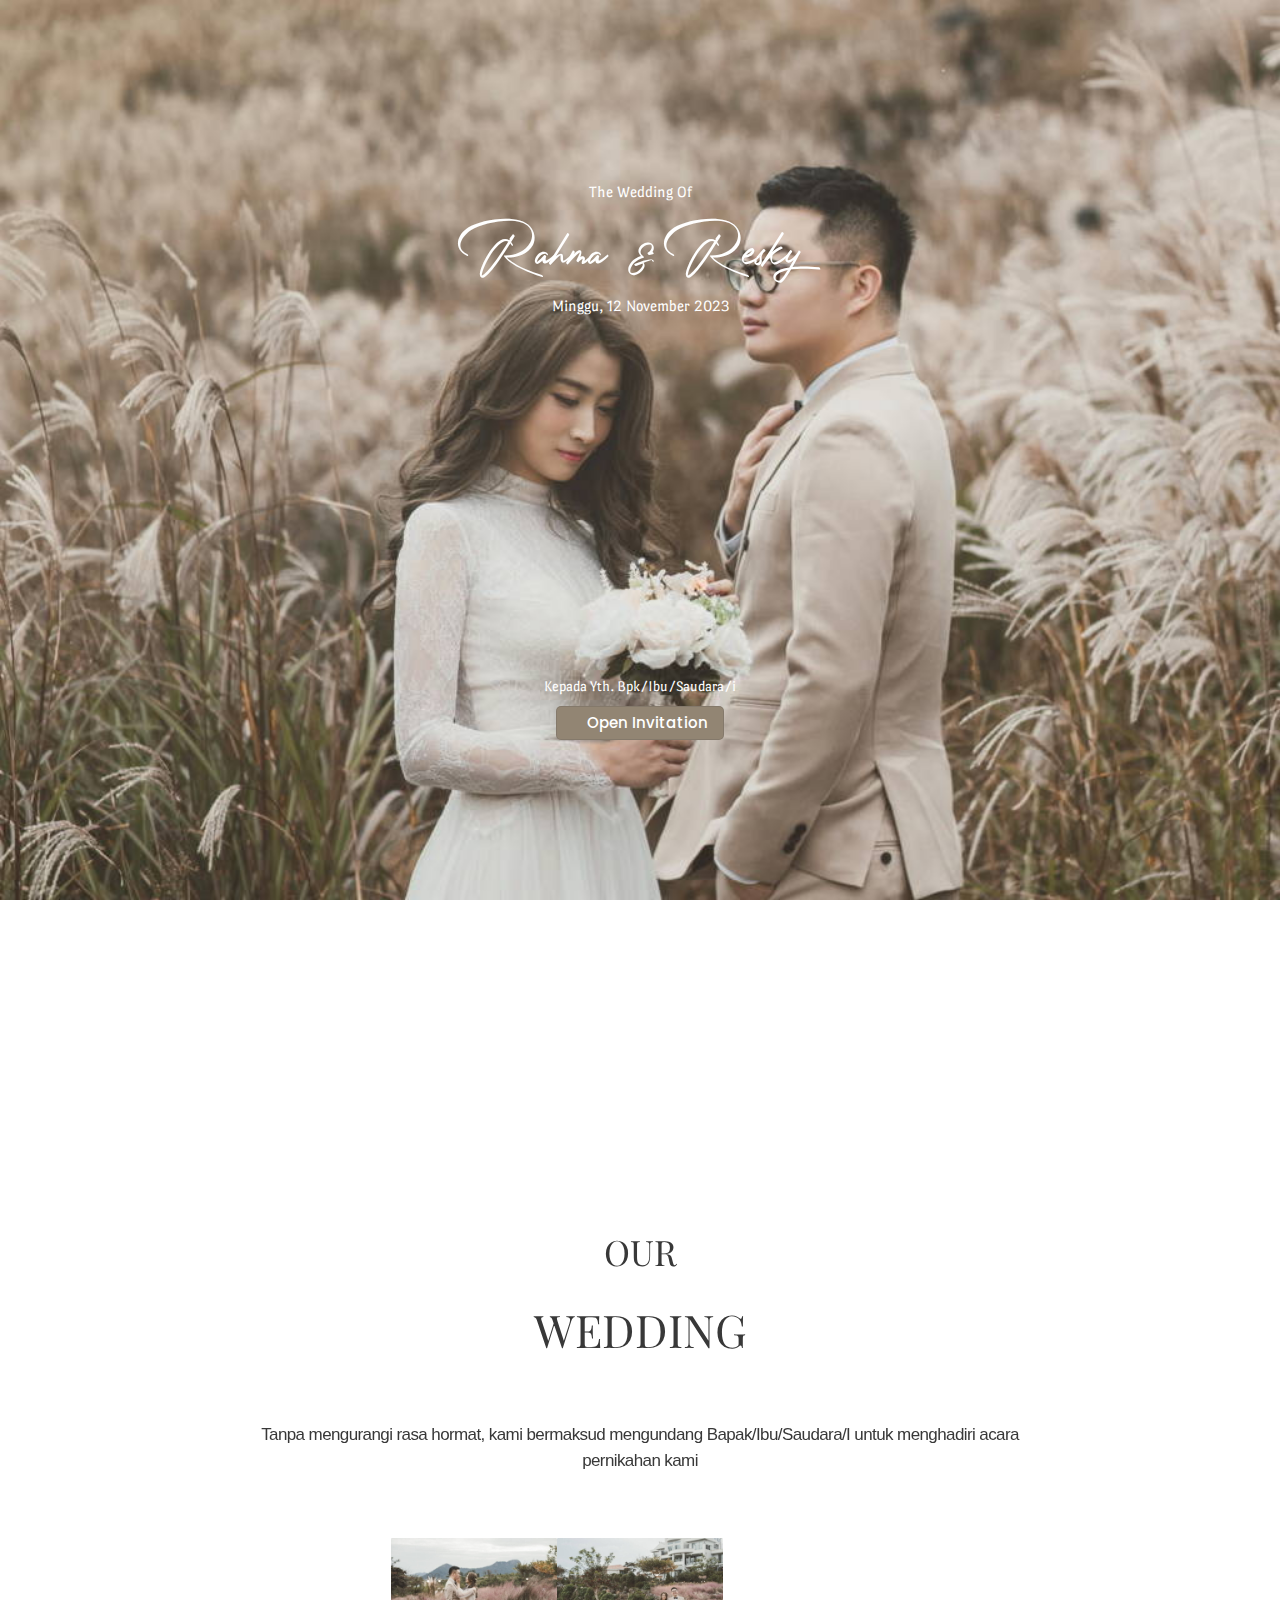
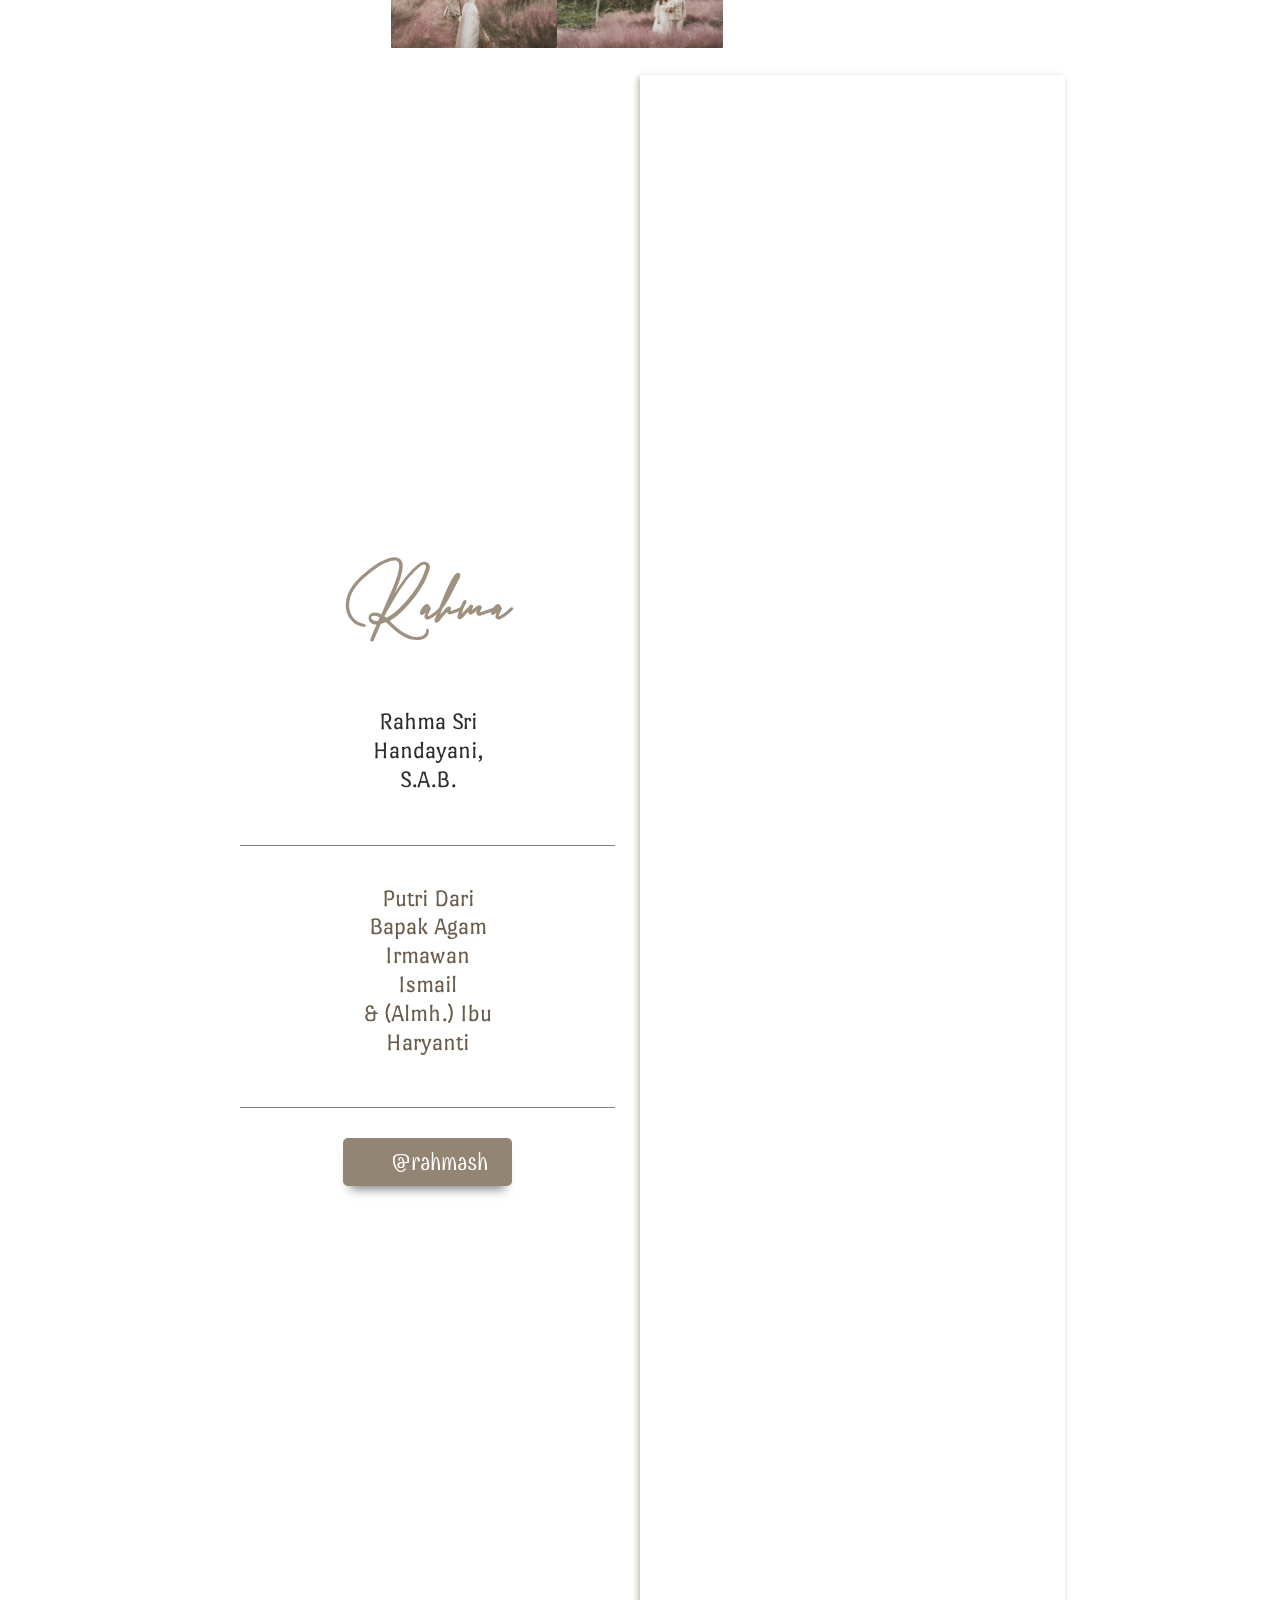
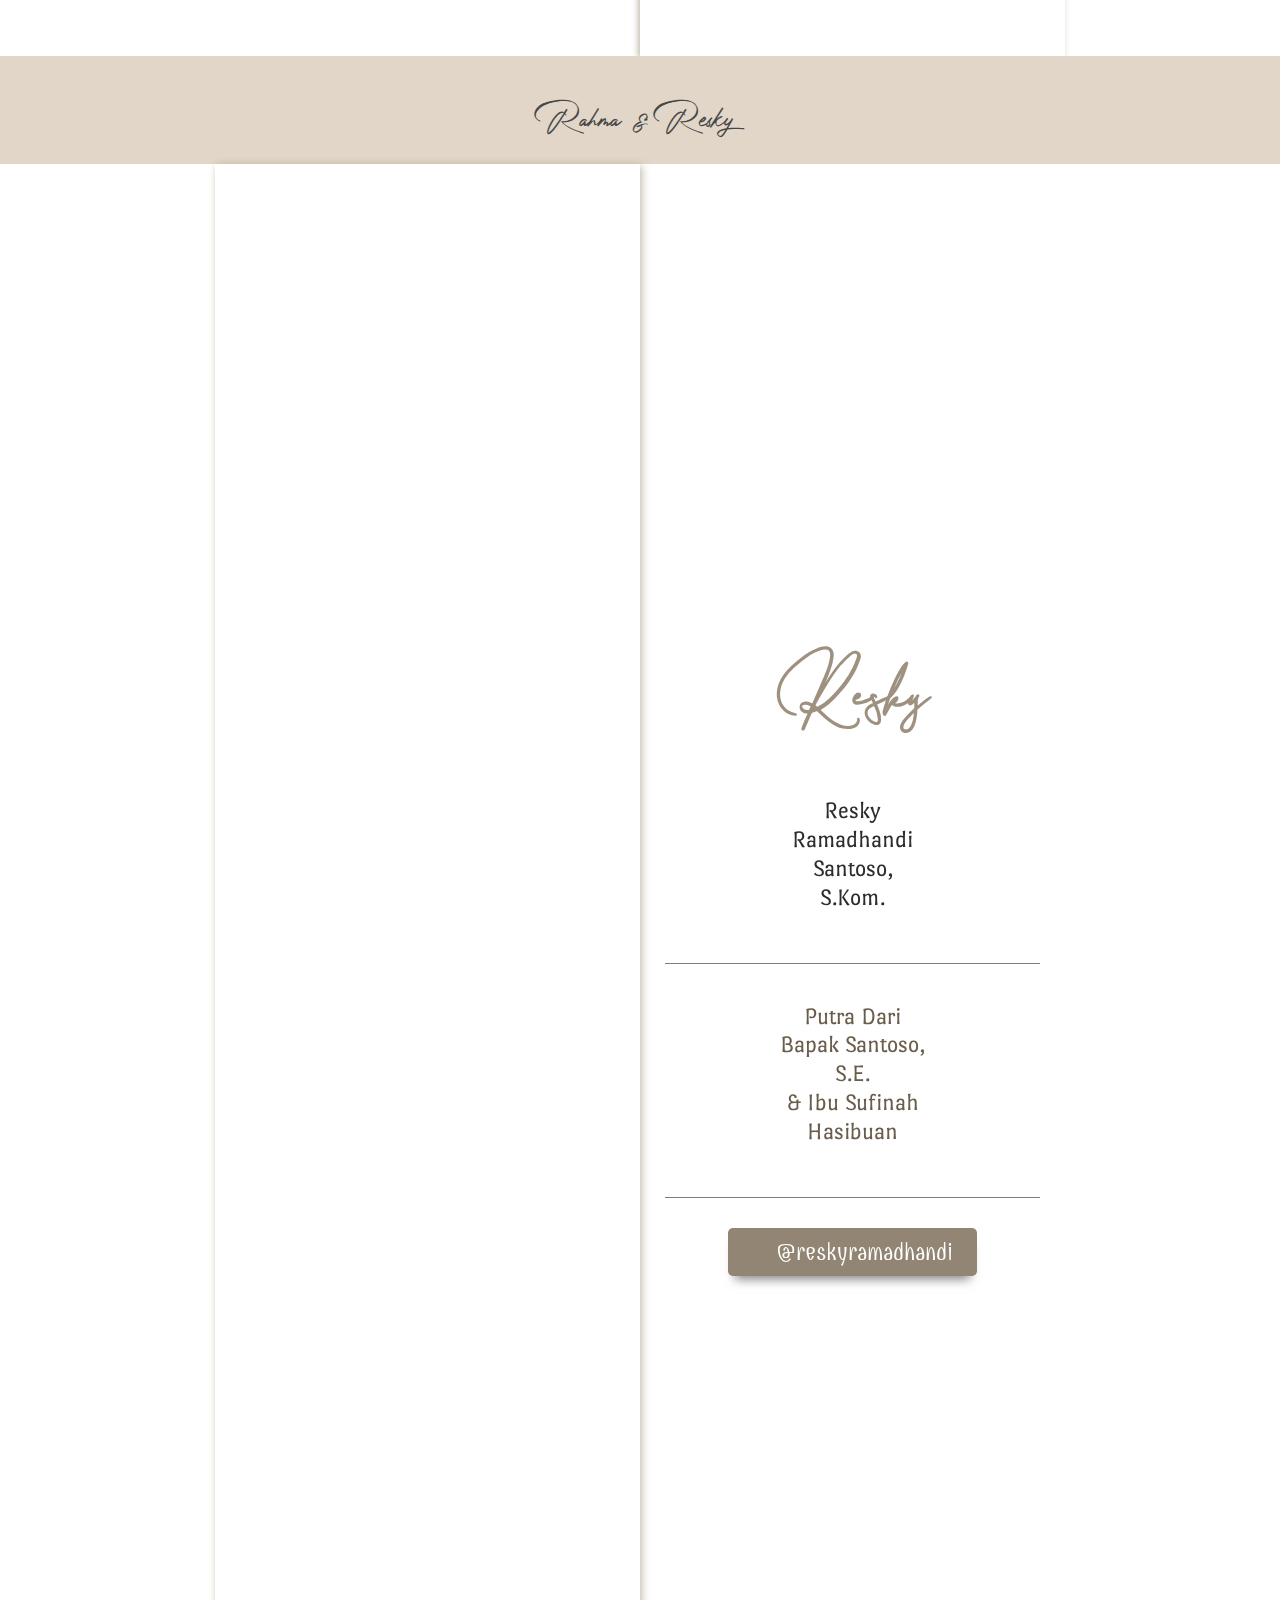
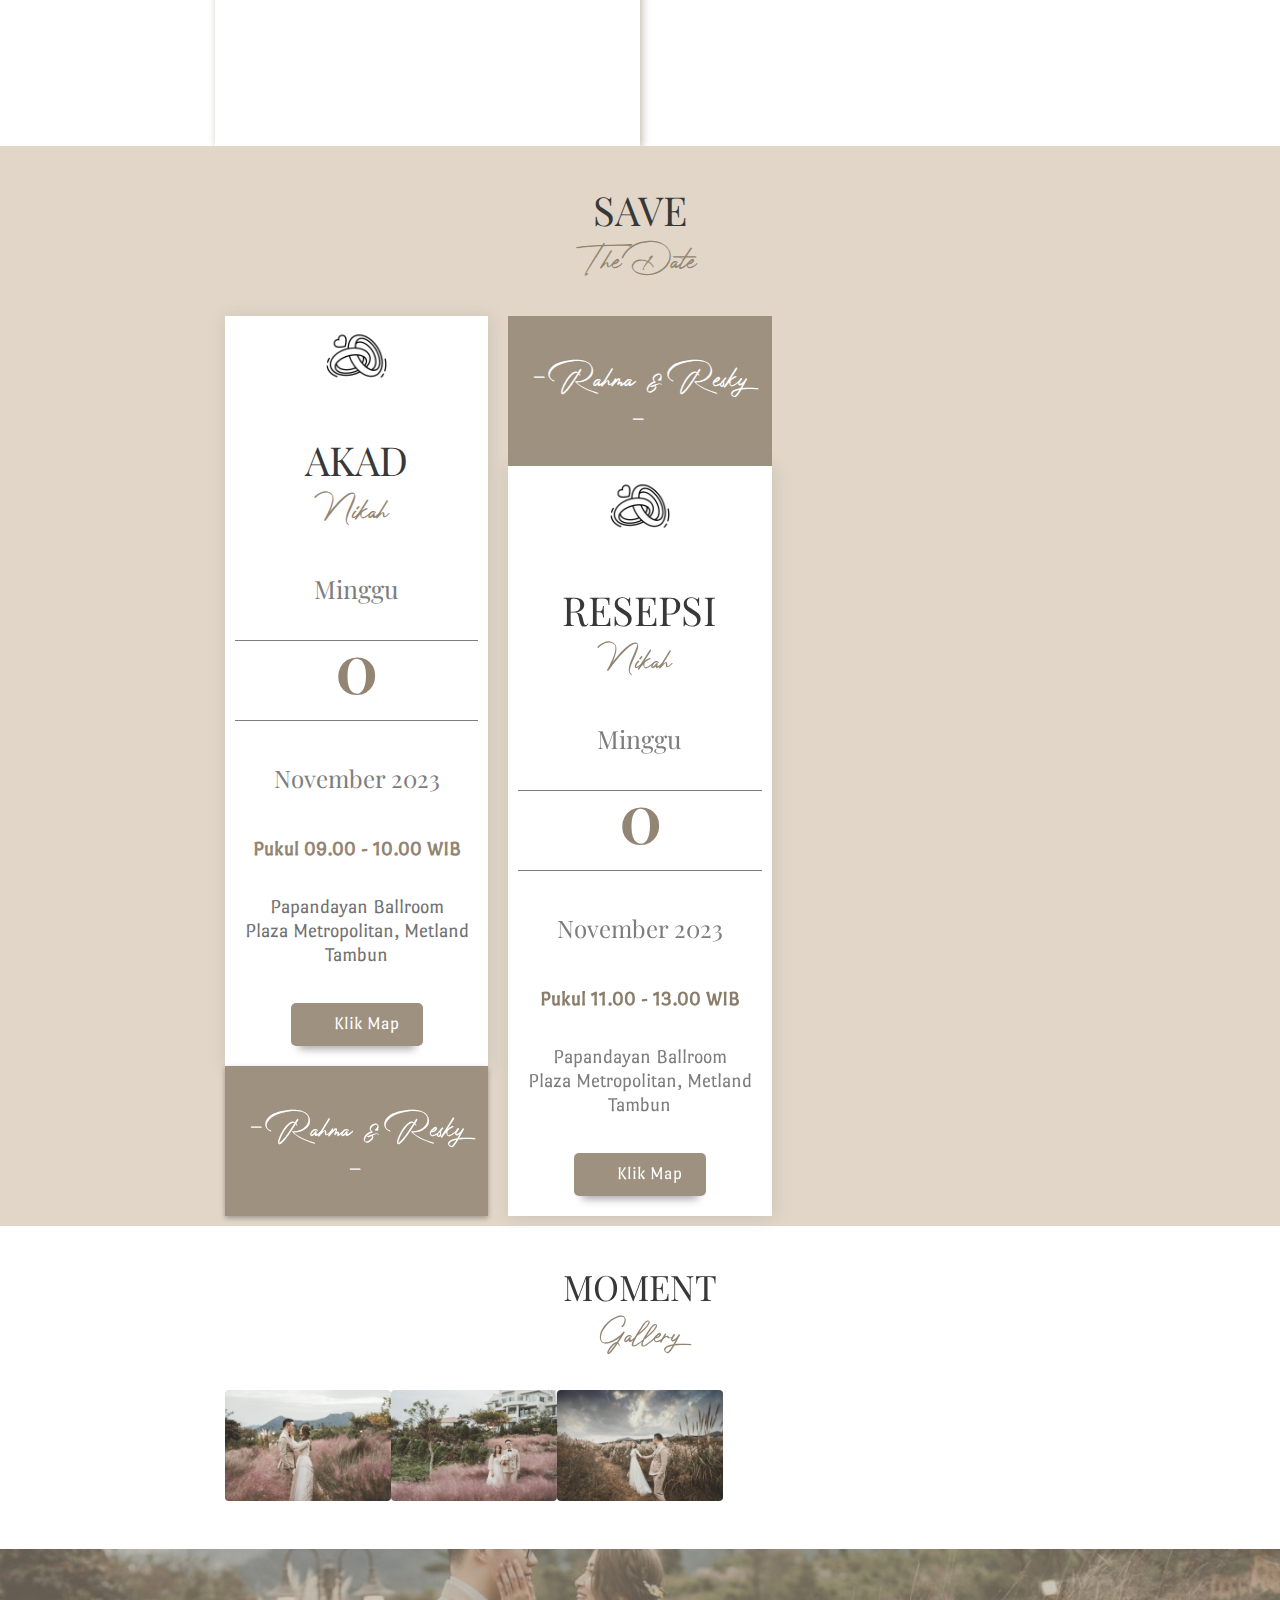
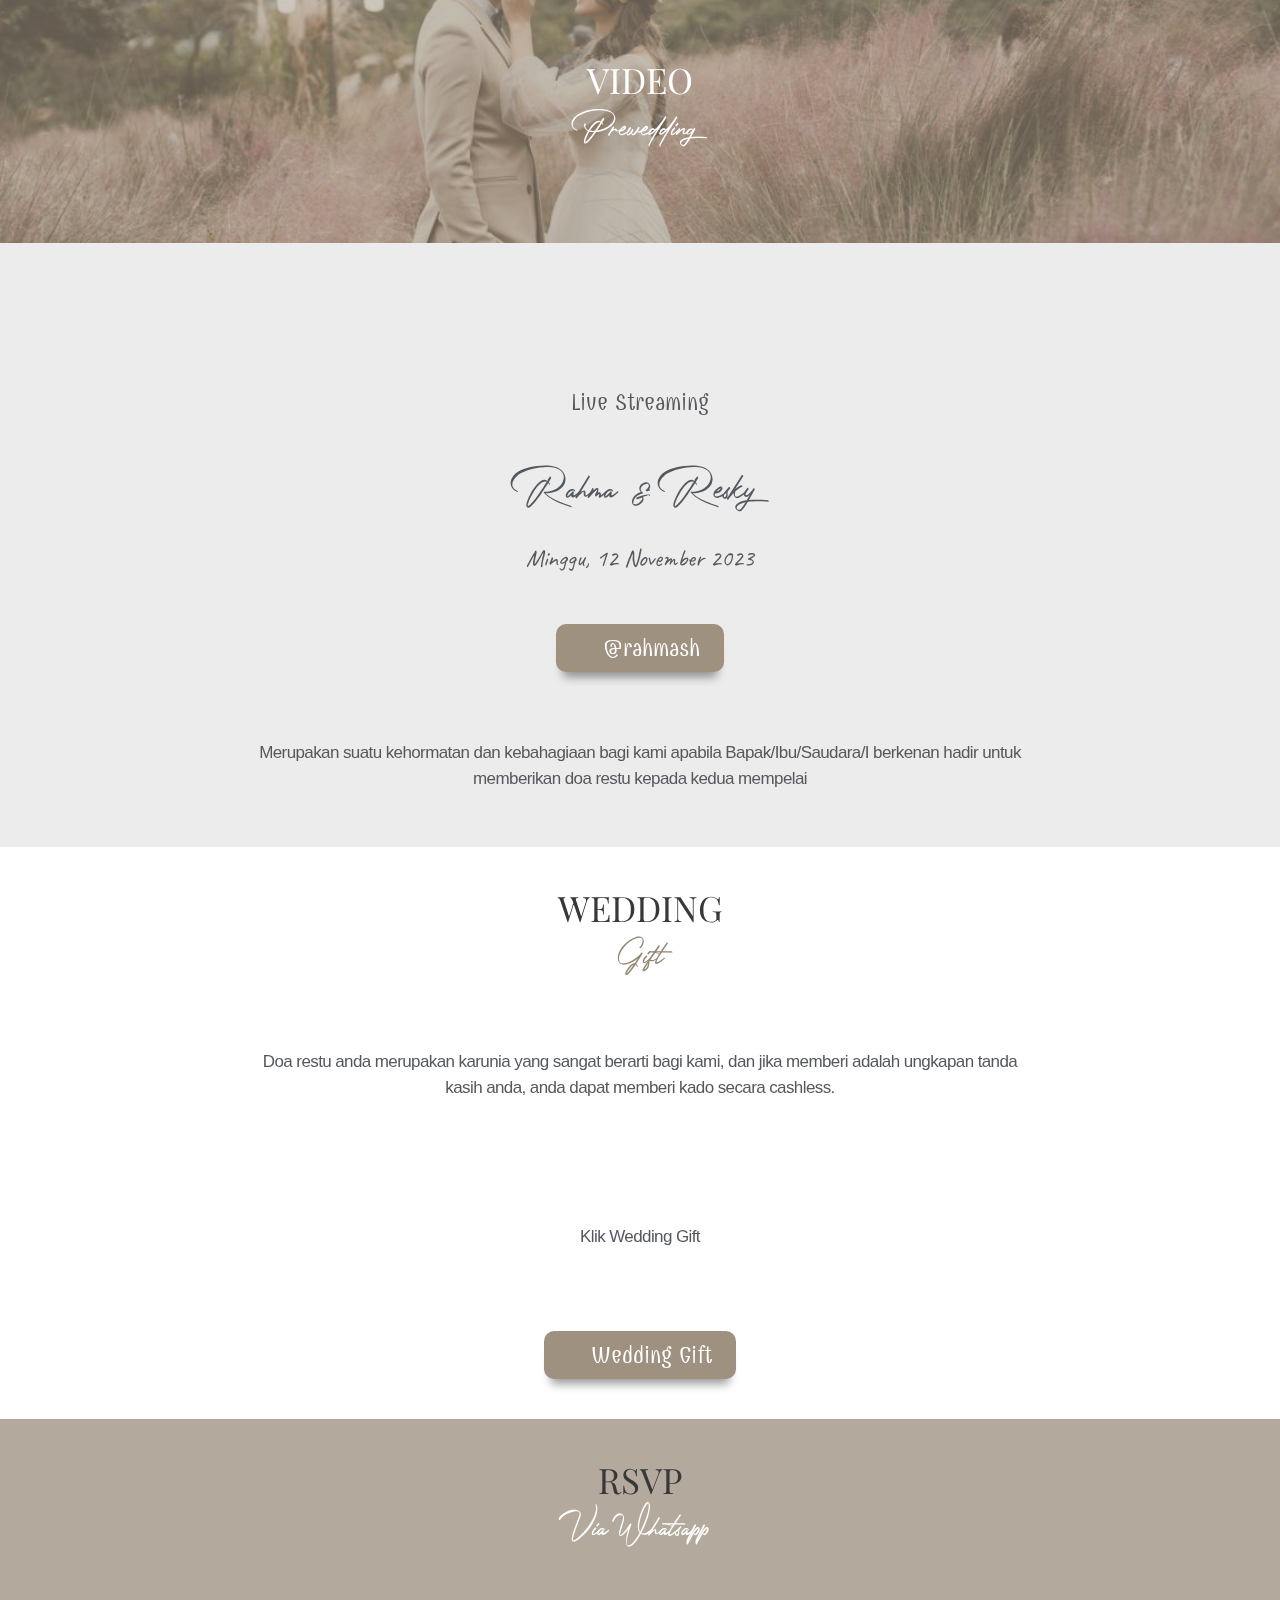
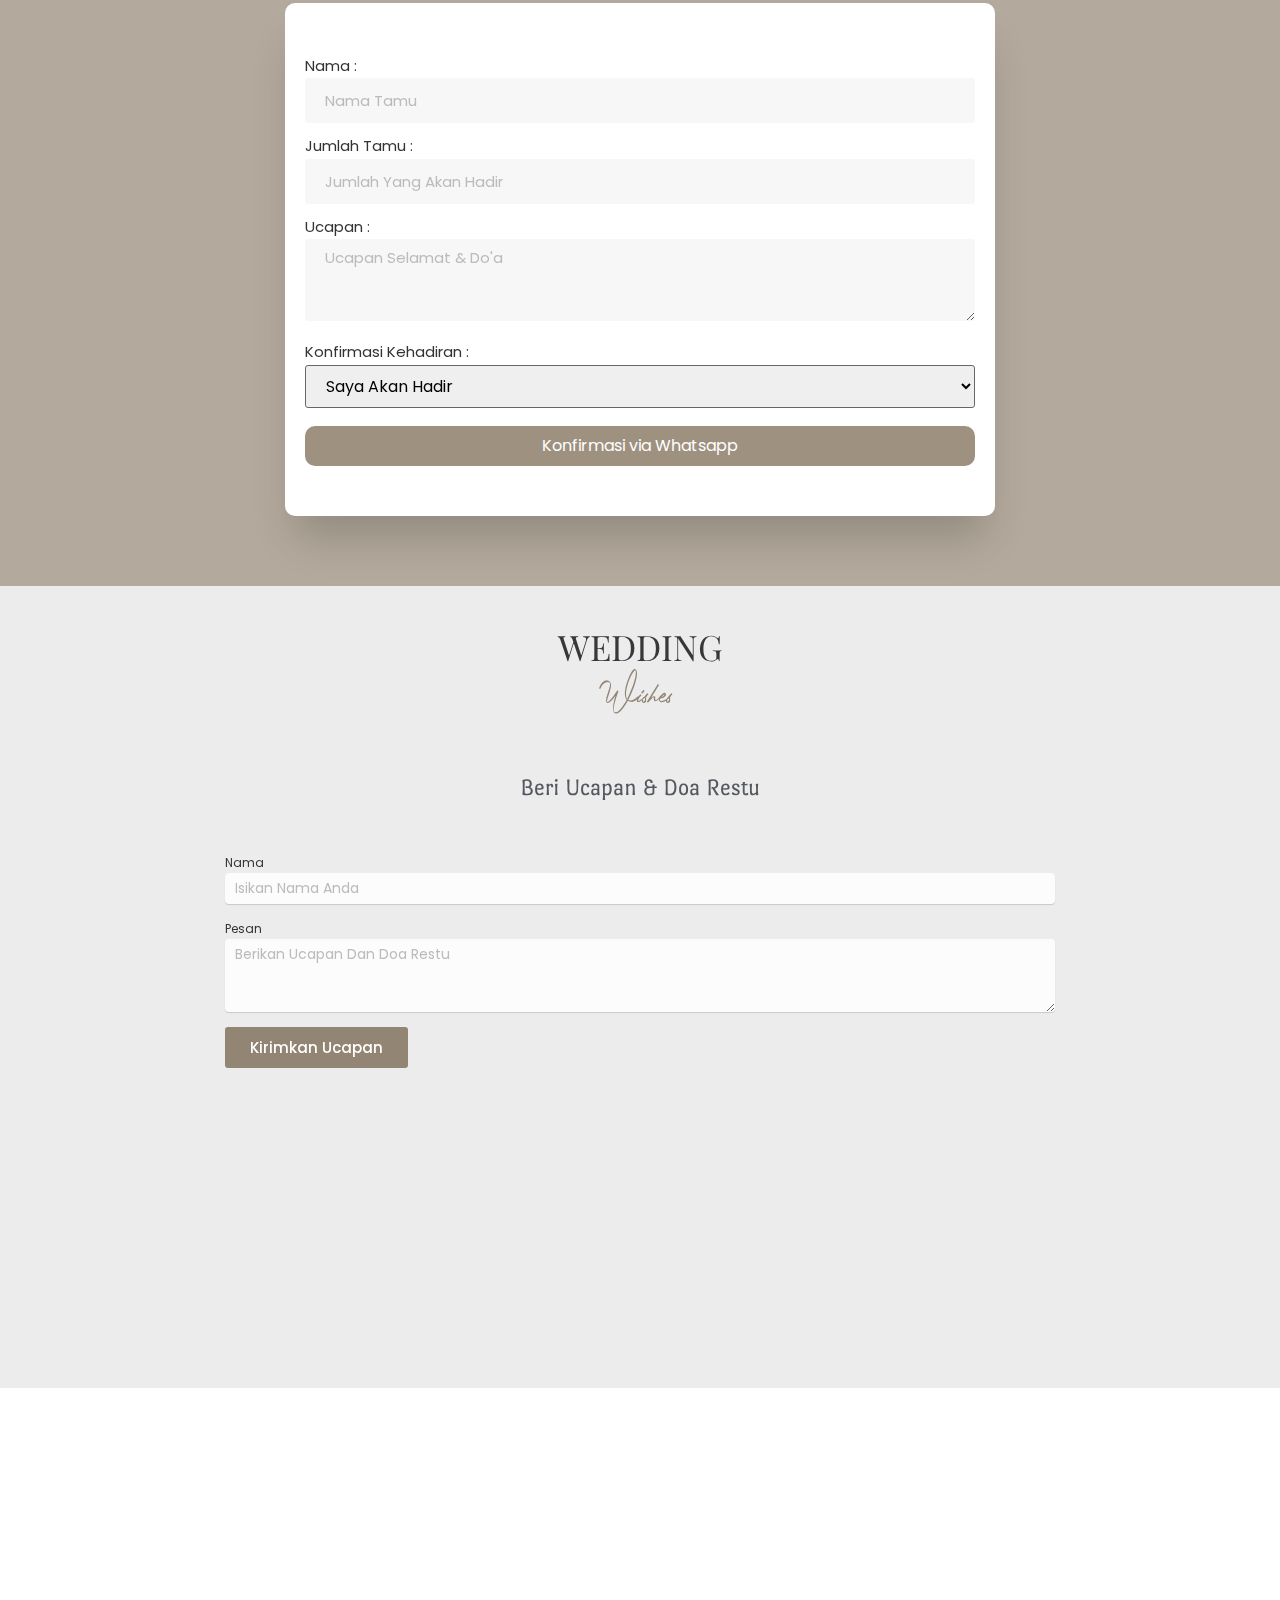
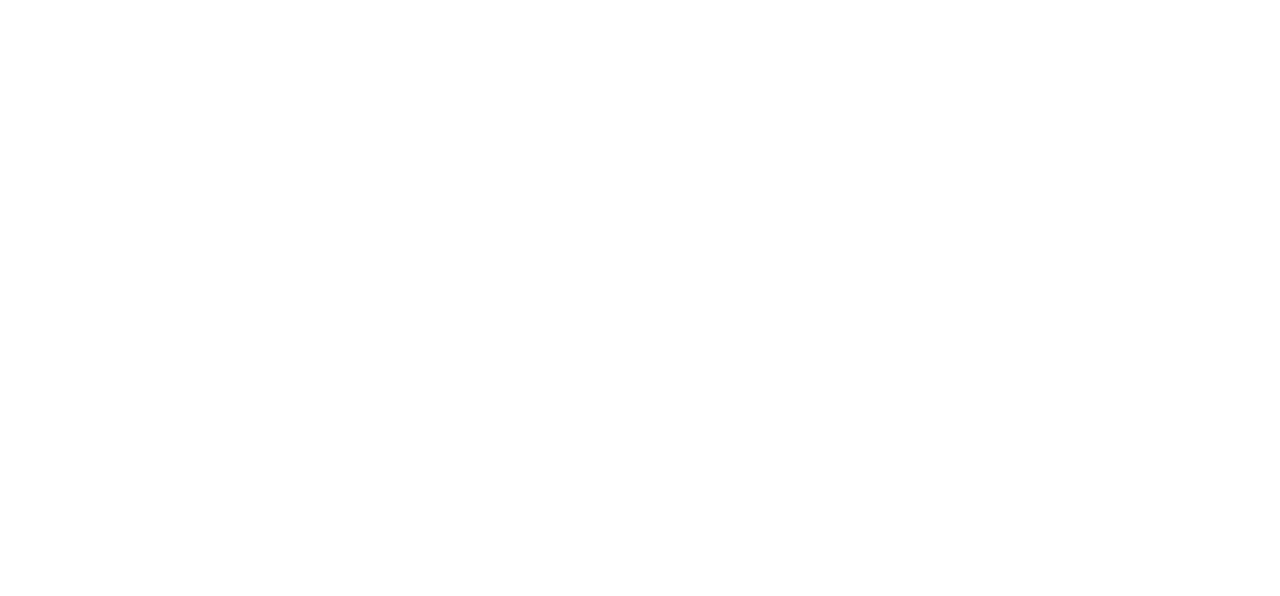
==== commit b8abc9d4: "Data Edit v1" ====
--- a/index.htm
+++ b/index.htm
@@ -16,26 +16,26 @@
         <meta name='robots' content='noindex, nofollow'>
 
 	<!-- This site is optimized with the Yoast SEO plugin v21.2 - https://yoast.com/wordpress/plugins/seo/ -->
-	<title>Tema Luxury 02 - Momen Kita Invitation</title>
+	<title>Rahma & Resky Wedding Invitation</title>
 	<meta property="og:locale" content="id_ID">
 	<meta property="og:type" content="article">
-	<meta property="og:title" content="Tema Luxury 02 - Momen Kita Invitation">
-	<meta property="og:description" content="Tema Luxury 02 Pesan WA The Wedding Of Jojo &#038; Jeje Sabtu, 20 Agustus 2022 00Hari 00Jam 00Menit 00Detik OUR WEDDING Tanpa mengurangi rasa hormat, kami bermaksud mengundang Bapak/Ibu/Saudara/I untuk menghadiri acara pernikahan kami Jeje Jeje Pricilia Putri Putri dari Bapak Adam &#038; Ibu Hawa @Jejeprecillia Jeje &#038; Jojo Jojo Jojo Joshua Putra Putri dari [&hellip;]">
-	<meta property="og:url" content="https://inv.momenkita.id/detail-luxury-02/">
-	<meta property="og:site_name" content="Momen Kita Invitation">
-	<meta property="article:publisher" content="https://www.facebook.com/momenkita.official">
+	<meta property="og:title" content="Rahma & Resky Wedding Invitation">
+	<meta property="og:description" content="Rahma & Resky Wedding Invitation The Wedding Of Rahma &#038; Resky Minggu, 12 November 2023 OUR WEDDING Tanpa mengurangi rasa hormat, kami bermaksud mengundang Bapak/Ibu/Saudara/I untuk menghadiri acara pernikahan kami Rahma Sri Handayani Putri dari Bapak Agam Irmawan Ismail &#038; (Almh.) Ibu Haryanti @rahmash Rahma &#038; Resky Resky Resky Ramadhandi Santoso Putra dari Bapak Santoso dan Ibu Sufinah">
+	<meta property="og:url" content="https://rahmaresky.github.io/">
+	<meta property="og:site_name" content="Rahma & Resky Wedding Invitation">
+	<meta property="article:publisher" content="Rahma & Resky Wedding Invitation">
 	<meta property="article:modified_time" content="2022-12-15T17:26:31+00:00">
-	<meta property="og:image" content="https://inv.momenkita.id/wp-content/uploads/2022/08/Jo-Je-16-768x512.jpg">
+	<!-- <meta property="og:image" content="https://inv.momenkita.id/wp-content/uploads/2022/08/Jo-Je-16-768x512.jpg"> -->
 	<meta name="twitter:card" content="summary_large_image">
 	<meta name="twitter:label1" content="Estimasi waktu membaca">
 	<meta name="twitter:data1" content="10 menit">
-	<script type="application/ld+json" class="yoast-schema-graph">{"@context":"https://schema.org","@graph":[{"@type":"WebPage","@id":"https://inv.momenkita.id/detail-luxury-02/","url":"https://inv.momenkita.id/detail-luxury-02/","name":"Tema Luxury 02 - Momen Kita Invitation","isPartOf":{"@id":"https://inv.momenkita.id/#website"},"primaryImageOfPage":{"@id":"https://inv.momenkita.id/detail-luxury-02/#primaryimage"},"image":{"@id":"https://inv.momenkita.id/detail-luxury-02/#primaryimage"},"thumbnailUrl":"https://inv.momenkita.id/wp-content/uploads/2022/08/Jo-Je-16-768x512.jpg","datePublished":"2022-08-08T13:51:33+00:00","dateModified":"2022-12-15T17:26:31+00:00","breadcrumb":{"@id":"https://inv.momenkita.id/detail-luxury-02/#breadcrumb"},"inLanguage":"id","potentialAction":[{"@type":"ReadAction","target":["https://inv.momenkita.id/detail-luxury-02/"]}]},{"@type":"ImageObject","inLanguage":"id","@id":"https://inv.momenkita.id/detail-luxury-02/#primaryimage","url":"https://inv.momenkita.id/wp-content/uploads/2022/08/Jo-Je-16.jpg","contentUrl":"https://inv.momenkita.id/wp-content/uploads/2022/08/Jo-Je-16.jpg","width":1152,"height":768},{"@type":"BreadcrumbList","@id":"https://inv.momenkita.id/detail-luxury-02/#breadcrumb","itemListElement":[{"@type":"ListItem","position":1,"name":"Home","item":"https://inv.momenkita.id/"},{"@type":"ListItem","position":2,"name":"Tema Luxury 02"}]},{"@type":"WebSite","@id":"https://inv.momenkita.id/#website","url":"https://inv.momenkita.id/","name":"Momen Kita Invitation","description":"Platform Undangan Digital #1","publisher":{"@id":"https://inv.momenkita.id/#/schema/person/5c29cc62e29a075aaf7ded3b04fb8fa9"},"inLanguage":"id"},{"@type":["Person","Organization"],"@id":"https://inv.momenkita.id/#/schema/person/5c29cc62e29a075aaf7ded3b04fb8fa9","name":"admin","image":{"@type":"ImageObject","inLanguage":"id","@id":"https://inv.momenkita.id/#/schema/person/image/","url":"https://inv.momenkita.id/wp-content/uploads/2022/08/MOMEN-KITA-LOGO.png","contentUrl":"https://inv.momenkita.id/wp-content/uploads/2022/08/MOMEN-KITA-LOGO.png","width":591,"height":592,"caption":"admin"},"logo":{"@id":"https://inv.momenkita.id/#/schema/person/image/"},"sameAs":["https://inv.momenkita.id","https://www.facebook.com/momenkita.official","https://instagram.com/momenkita.official"]}]}</script>
+	<!-- <script type="application/ld+json" class="yoast-schema-graph">{"@context":"https://schema.org","@graph":[{"@type":"WebPage","@id":"https://inv.momenkita.id/detail-luxury-02/","url":"https://inv.momenkita.id/detail-luxury-02/","name":"Tema Luxury 02 - Momen Kita Invitation","isPartOf":{"@id":"https://inv.momenkita.id/#website"},"primaryImageOfPage":{"@id":"https://inv.momenkita.id/detail-luxury-02/#primaryimage"},"image":{"@id":"https://inv.momenkita.id/detail-luxury-02/#primaryimage"},"thumbnailUrl":"https://inv.momenkita.id/wp-content/uploads/2022/08/Jo-Je-16-768x512.jpg","datePublished":"2022-08-08T13:51:33+00:00","dateModified":"2022-12-15T17:26:31+00:00","breadcrumb":{"@id":"https://inv.momenkita.id/detail-luxury-02/#breadcrumb"},"inLanguage":"id","potentialAction":[{"@type":"ReadAction","target":["https://inv.momenkita.id/detail-luxury-02/"]}]},{"@type":"ImageObject","inLanguage":"id","@id":"https://inv.momenkita.id/detail-luxury-02/#primaryimage","url":"https://inv.momenkita.id/wp-content/uploads/2022/08/Jo-Je-16.jpg","contentUrl":"https://inv.momenkita.id/wp-content/uploads/2022/08/Jo-Je-16.jpg","width":1152,"height":768},{"@type":"BreadcrumbList","@id":"https://inv.momenkita.id/detail-luxury-02/#breadcrumb","itemListElement":[{"@type":"ListItem","position":1,"name":"Home","item":"https://inv.momenkita.id/"},{"@type":"ListItem","position":2,"name":"Tema Luxury 02"}]},{"@type":"WebSite","@id":"https://inv.momenkita.id/#website","url":"https://inv.momenkita.id/","name":"Momen Kita Invitation","description":"Platform Undangan Digital #1","publisher":{"@id":"https://inv.momenkita.id/#/schema/person/5c29cc62e29a075aaf7ded3b04fb8fa9"},"inLanguage":"id"},{"@type":["Person","Organization"],"@id":"https://inv.momenkita.id/#/schema/person/5c29cc62e29a075aaf7ded3b04fb8fa9","name":"admin","image":{"@type":"ImageObject","inLanguage":"id","@id":"https://inv.momenkita.id/#/schema/person/image/","url":"https://inv.momenkita.id/wp-content/uploads/2022/08/MOMEN-KITA-LOGO.png","contentUrl":"https://inv.momenkita.id/wp-content/uploads/2022/08/MOMEN-KITA-LOGO.png","width":591,"height":592,"caption":"admin"},"logo":{"@id":"https://inv.momenkita.id/#/schema/person/image/"},"sameAs":["https://inv.momenkita.id","https://www.facebook.com/momenkita.official","https://instagram.com/momenkita.official"]}]}</script> -->
 	<!-- / Yoast SEO plugin. -->
 
 
 <script type='application/javascript'>console.log('PixelYourSite Free version 9.4.6');</script>
-<link rel="alternate" type="application/rss+xml" title="Momen Kita Invitation &raquo; Feed" href="feed\index.htm">
-<link rel="alternate" type="application/rss+xml" title="Momen Kita Invitation &raquo; Umpan Komentar" href="comments\feed\index.htm">
+<link rel="alternate" type="application/rss+xml" title="Rahma & Resky Wedding Invitation &raquo; Feed" href="feed\index.htm">
+<link rel="alternate" type="application/rss+xml" title="Rahma & Resky Wedding Invitation &raquo; Umpan Komentar" href="comments\feed\index.htm">
 <script>
 window._wpemojiSettings = {"baseUrl":"https:\/\/s.w.org\/images\/core\/emoji\/14.0.0\/72x72\/","ext":".png","svgUrl":"https:\/\/s.w.org\/images\/core\/emoji\/14.0.0\/svg\/","svgExt":".svg","source":{"concatemoji":"https:\/\/inv.momenkita.id\/wp-includes\/js\/wp-emoji-release.min.js?ver=6.3.1"}};
 /*! This file is auto-generated */
@@ -206,26 +206,12 @@
 					<div class="elementor-column elementor-col-50 elementor-top-column elementor-element elementor-element-53e35b9 wdp-sticky-section-no" data-id="53e35b9" data-element_type="column">
 			<div class="elementor-widget-wrap elementor-element-populated">
 								<div class="elementor-element elementor-element-c5b654a wdp-sticky-section-no elementor-widget elementor-widget-heading" data-id="c5b654a" data-element_type="widget" data-widget_type="heading.default">
-				<div class="elementor-widget-container">
-			<style>/*! elementor - v3.13.2 - 11-05-2023 */
-.elementor-heading-title{padding:0;margin:0;line-height:1}.elementor-widget-heading .elementor-heading-title[class*=elementor-size-]>a{color:inherit;font-size:inherit;line-height:inherit}.elementor-widget-heading .elementor-heading-title.elementor-size-small{font-size:15px}.elementor-widget-heading .elementor-heading-title.elementor-size-medium{font-size:19px}.elementor-widget-heading .elementor-heading-title.elementor-size-large{font-size:29px}.elementor-widget-heading .elementor-heading-title.elementor-size-xl{font-size:39px}.elementor-widget-heading .elementor-heading-title.elementor-size-xxl{font-size:59px}</style><h2 class="elementor-heading-title elementor-size-default">Tema Luxury 02</h2>		</div>
 				</div>
 					</div>
 		</div>
 				<div class="elementor-column elementor-col-50 elementor-top-column elementor-element elementor-element-b6357e2 wdp-sticky-section-no" data-id="b6357e2" data-element_type="column">
 			<div class="elementor-widget-wrap elementor-element-populated">
 								<div class="elementor-element elementor-element-84abb49 elementor-align-center elementor-mobile-align-center wdp-sticky-section-no elementor-widget elementor-widget-button" data-id="84abb49" data-element_type="widget" data-settings="{&quot;_animation_mobile&quot;:&quot;slideInUp&quot;}" data-widget_type="button.default">
-				<div class="elementor-widget-container">
-					<div class="elementor-button-wrapper">
-			<a href="https://momenkita.id/pesan-wa/" class="elementor-button-link elementor-button elementor-size-sm" role="button">
-						<span class="elementor-button-content-wrapper">
-							<span class="elementor-button-icon elementor-align-icon-left">
-				<i aria-hidden="true" class="fab fa-whatsapp"></i>			</span>
-						<span class="elementor-button-text">Pesan WA</span>
-		</span>
-					</a>
-		</div>
-				</div>
 				</div>
 					</div>
 		</div>
@@ -242,11 +228,11 @@
 				</div>
 				<div class="elementor-element elementor-element-2e152180 wdp-sticky-section-no elementor-widget elementor-widget-heading" data-id="2e152180" data-element_type="widget" data-widget_type="heading.default">
 				<div class="elementor-widget-container">
-			<h2 class="elementor-heading-title elementor-size-default">Jojo & Jeje</h2>		</div>
+			<h2 class="elementor-heading-title elementor-size-default">Rahma & Resky</h2>		</div>
 				</div>
 				<div class="elementor-element elementor-element-59e1654c wdp-sticky-section-no elementor-widget elementor-widget-heading" data-id="59e1654c" data-element_type="widget" data-widget_type="heading.default">
 				<div class="elementor-widget-container">
-			<h2 class="elementor-heading-title elementor-size-default">Sabtu, 20 Agustus 2022</h2>		</div>
+			<h2 class="elementor-heading-title elementor-size-default">Minggu, 12 November 2023</h2>		</div>
 				</div>
 				<div class="elementor-element elementor-element-7750234 wdp-sticky-section-no elementor-widget elementor-widget-spacer" data-id="7750234" data-element_type="widget" data-widget_type="spacer.default">
 				<div class="elementor-widget-container">
@@ -272,13 +258,13 @@
 								<div class="elementor-element elementor-element-7bd88426 wdp-sticky-section-no elementor-widget elementor-widget-weddingpress-countdown" data-id="7bd88426" data-element_type="widget" data-widget_type="weddingpress-countdown.default">
 				<div class="elementor-widget-container">
 			
-	<div class="wpkoi-elements-countdown-wrapper">
+	<!-- <div class="wpkoi-elements-countdown-wrapper">
 		<div class="wpkoi-elements-countdown-container wpkoi-elements-countdown-label-block ">		
 			<ul id="wpkoi-elements-countdown-7bd88426" class="wpkoi-elements-countdown-items" data-date="Aug 20 2022 11:00:00">
 			    <li class="wpkoi-elements-countdown-item"><div class="wpkoi-elements-countdown-days"><span data-days="" class="wpkoi-elements-countdown-digits">00</span><span class="wpkoi-elements-countdown-label">Hari</span></div></li>			    <li class="wpkoi-elements-countdown-item"><div class="wpkoi-elements-countdown-hours"><span data-hours="" class="wpkoi-elements-countdown-digits">00</span><span class="wpkoi-elements-countdown-label">Jam</span></div></li>			   <li class="wpkoi-elements-countdown-item"><div class="wpkoi-elements-countdown-minutes"><span data-minutes="" class="wpkoi-elements-countdown-digits">00</span><span class="wpkoi-elements-countdown-label">Menit</span></div></li>			   <li class="wpkoi-elements-countdown-item"><div class="wpkoi-elements-countdown-seconds"><span data-seconds="" class="wpkoi-elements-countdown-digits">00</span><span class="wpkoi-elements-countdown-label">Detik</span></div></li>			</ul>
 			<div class="clearfix"></div>
 		</div>
-	</div>
+	</div> -->
 
 
 	<script type="text/javascript">
@@ -355,11 +341,11 @@
 			<div class="elementor-widget-wrap elementor-element-populated">
 								<div class="elementor-element elementor-element-56939cd1 wdp-sticky-section-no elementor-widget elementor-widget-heading" data-id="56939cd1" data-element_type="widget" data-widget_type="heading.default">
 				<div class="elementor-widget-container">
-			<h2 class="elementor-heading-title elementor-size-default">Jeje</h2>		</div>
+			<h2 class="elementor-heading-title elementor-size-default">Rahma</h2>		</div>
 				</div>
 				<div class="elementor-element elementor-element-1f677a3a wdp-sticky-section-no elementor-widget elementor-widget-heading" data-id="1f677a3a" data-element_type="widget" data-widget_type="heading.default">
 				<div class="elementor-widget-container">
-			<h2 class="elementor-heading-title elementor-size-default">Jeje Pricilia Putri </h2>		</div>
+			<h2 class="elementor-heading-title elementor-size-default">Rahma Sri Handayani, S.A.B.</h2>		</div>
 				</div>
 				<div class="elementor-element elementor-element-6d4bc20c elementor-widget-divider--view-line wdp-sticky-section-no elementor-widget elementor-widget-divider" data-id="6d4bc20c" data-element_type="widget" data-widget_type="divider.default">
 				<div class="elementor-widget-container">
@@ -371,7 +357,7 @@
 				</div>
 				<div class="elementor-element elementor-element-750ffd5f wdp-sticky-section-no elementor-widget elementor-widget-heading" data-id="750ffd5f" data-element_type="widget" data-widget_type="heading.default">
 				<div class="elementor-widget-container">
-			<h2 class="elementor-heading-title elementor-size-default">Putri dari Bapak Adam <br>& Ibu Hawa</h2>		</div>
+			<h2 class="elementor-heading-title elementor-size-default">Putri dari Bapak Agam Irmawan Ismail<br>& (Almh.) Ibu Haryanti</h2>		</div>
 				</div>
 				<div class="elementor-element elementor-element-1f7c3082 elementor-widget-divider--view-line wdp-sticky-section-no elementor-widget elementor-widget-divider" data-id="1f7c3082" data-element_type="widget" data-widget_type="divider.default">
 				<div class="elementor-widget-container">
@@ -388,7 +374,7 @@
 						<span class="elementor-button-content-wrapper">
 							<span class="elementor-button-icon elementor-align-icon-left">
 				<i aria-hidden="true" class="fab fa-instagram"></i>			</span>
-						<span class="elementor-button-text">@Jejeprecillia</span>
+						<span class="elementor-button-text">@rahmash</span>
 		</span>
 					</a>
 		</div>
@@ -424,7 +410,7 @@
 			<div class="elementor-widget-wrap elementor-element-populated">
 								<div class="elementor-element elementor-element-11d1df5f wdp-sticky-section-no elementor-widget elementor-widget-heading" data-id="11d1df5f" data-element_type="widget" data-settings="{&quot;_animation_mobile&quot;:&quot;slideInUp&quot;}" data-widget_type="heading.default">
 				<div class="elementor-widget-container">
-			<h2 class="elementor-heading-title elementor-size-default">Jeje & Jojo</h2>		</div>
+			<h2 class="elementor-heading-title elementor-size-default">Rahma & Resky</h2>		</div>
 				</div>
 					</div>
 		</div>
@@ -456,11 +442,11 @@
 			<div class="elementor-widget-wrap elementor-element-populated">
 								<div class="elementor-element elementor-element-4fdc6598 wdp-sticky-section-no elementor-widget elementor-widget-heading" data-id="4fdc6598" data-element_type="widget" data-widget_type="heading.default">
 				<div class="elementor-widget-container">
-			<h2 class="elementor-heading-title elementor-size-default">Jojo</h2>		</div>
+			<h2 class="elementor-heading-title elementor-size-default">Resky</h2>		</div>
 				</div>
 				<div class="elementor-element elementor-element-5c895 wdp-sticky-section-no elementor-widget elementor-widget-heading" data-id="5c895" data-element_type="widget" data-widget_type="heading.default">
 				<div class="elementor-widget-container">
-			<h2 class="elementor-heading-title elementor-size-default">Jojo Joshua Putra</h2>		</div>
+			<h2 class="elementor-heading-title elementor-size-default">Resky Ramadhandi Santoso, S.Kom.</h2>		</div>
 				</div>
 				<div class="elementor-element elementor-element-53b2488b elementor-widget-divider--view-line wdp-sticky-section-no elementor-widget elementor-widget-divider" data-id="53b2488b" data-element_type="widget" data-widget_type="divider.default">
 				<div class="elementor-widget-container">
@@ -472,7 +458,7 @@
 				</div>
 				<div class="elementor-element elementor-element-3da83c0 wdp-sticky-section-no elementor-widget elementor-widget-heading" data-id="3da83c0" data-element_type="widget" data-widget_type="heading.default">
 				<div class="elementor-widget-container">
-			<h2 class="elementor-heading-title elementor-size-default">Putri dari Bapak fulan <br>& Ibu Fulanah</h2>		</div>
+			<h2 class="elementor-heading-title elementor-size-default">Putra dari Bapak Santoso, S.E. <br>& Ibu Sufinah Hasibuan</h2>		</div>
 				</div>
 				<div class="elementor-element elementor-element-2304d1da elementor-widget-divider--view-line wdp-sticky-section-no elementor-widget elementor-widget-divider" data-id="2304d1da" data-element_type="widget" data-widget_type="divider.default">
 				<div class="elementor-widget-container">
@@ -489,7 +475,7 @@
 						<span class="elementor-button-content-wrapper">
 							<span class="elementor-button-icon elementor-align-icon-left">
 				<i aria-hidden="true" class="fab fa-instagram"></i>			</span>
-						<span class="elementor-button-text">@Jojojoshuap</span>
+						<span class="elementor-button-text">@reskyramadhandi</span>
 		</span>
 					</a>
 		</div>
@@ -545,7 +531,7 @@
 				</div>
 				<div class="elementor-element elementor-element-6a69777f wdp-sticky-section-no elementor-widget elementor-widget-heading" data-id="6a69777f" data-element_type="widget" data-settings="{&quot;_animation_mobile&quot;:&quot;slideInUp&quot;}" data-widget_type="heading.default">
 				<div class="elementor-widget-container">
-			<h2 class="elementor-heading-title elementor-size-default">Sabtu</h2>		</div>
+			<h2 class="elementor-heading-title elementor-size-default">Minggu</h2>		</div>
 				</div>
 				<div class="elementor-element elementor-element-6c311cd2 elementor-widget-divider--view-line wdp-sticky-section-no elementor-widget elementor-widget-divider" data-id="6c311cd2" data-element_type="widget" data-widget_type="divider.default">
 				<div class="elementor-widget-container">
@@ -561,7 +547,7 @@
 .elementor-counter .elementor-counter-number-wrapper{display:flex;font-size:69px;font-weight:600;line-height:1}.elementor-counter .elementor-counter-number-prefix,.elementor-counter .elementor-counter-number-suffix{flex-grow:1;white-space:pre-wrap}.elementor-counter .elementor-counter-number-prefix{text-align:right}.elementor-counter .elementor-counter-number-suffix{text-align:left}.elementor-counter .elementor-counter-title{text-align:center;font-size:19px;font-weight:400;line-height:2.5}</style>		<div class="elementor-counter">
 			<div class="elementor-counter-number-wrapper">
 				<span class="elementor-counter-number-prefix"></span>
-				<span class="elementor-counter-number" data-duration="2000" data-to-value="30" data-from-value="0">0</span>
+				<span class="elementor-counter-number" data-duration="2000" data-to-value="12" data-from-value="0">0</span>
 				<span class="elementor-counter-number-suffix"></span>
 			</div>
 					</div>
@@ -577,11 +563,11 @@
 				</div>
 				<div class="elementor-element elementor-element-71889dfa wdp-sticky-section-no elementor-widget elementor-widget-heading" data-id="71889dfa" data-element_type="widget" data-settings="{&quot;_animation_mobile&quot;:&quot;slideInUp&quot;}" data-widget_type="heading.default">
 				<div class="elementor-widget-container">
-			<h2 class="elementor-heading-title elementor-size-default">Juli 2022</h2>		</div>
+			<h2 class="elementor-heading-title elementor-size-default">November 2023</h2>		</div>
 				</div>
 				<div class="elementor-element elementor-element-4c98f3b7 wdp-sticky-section-no elementor-widget elementor-widget-heading" data-id="4c98f3b7" data-element_type="widget" data-settings="{&quot;_animation_mobile&quot;:&quot;slideInUp&quot;}" data-widget_type="heading.default">
 				<div class="elementor-widget-container">
-			<h2 class="elementor-heading-title elementor-size-default">Pukul 08.00 - 10.00 WIB</h2>		</div>
+			<h2 class="elementor-heading-title elementor-size-default">Pukul 09.00 - 10.00 WIB</h2>		</div>
 				</div>
 				<div class="elementor-element elementor-element-18157bba elementor-view-default wdp-sticky-section-no elementor-widget elementor-widget-icon" data-id="18157bba" data-element_type="widget" data-settings="{&quot;_animation_mobile&quot;:&quot;slideInUp&quot;}" data-widget_type="icon.default">
 				<div class="elementor-widget-container">
@@ -593,7 +579,7 @@
 				</div>
 				<div class="elementor-element elementor-element-39d16f87 wdp-sticky-section-no elementor-widget elementor-widget-heading" data-id="39d16f87" data-element_type="widget" data-settings="{&quot;_animation_mobile&quot;:&quot;slideInUp&quot;}" data-widget_type="heading.default">
 				<div class="elementor-widget-container">
-			<h2 class="elementor-heading-title elementor-size-default">Cocorico Cafe & Resto</h2>		</div>
+			<h2 class="elementor-heading-title elementor-size-default">Papandayan Ballroom <br> Plaza Metropolitan, Metland Tambun</h2>		</div>
 				</div>
 				<div class="elementor-element elementor-element-6f3f93ab elementor-align-center elementor-mobile-align-center wdp-sticky-section-no elementor-widget elementor-widget-button" data-id="6f3f93ab" data-element_type="widget" data-settings="{&quot;_animation_mobile&quot;:&quot;slideInUp&quot;}" data-widget_type="button.default">
 				<div class="elementor-widget-container">
@@ -630,7 +616,7 @@
 				</div>
 				<div class="elementor-element elementor-element-1781a74b wdp-sticky-section-no elementor-widget elementor-widget-heading" data-id="1781a74b" data-element_type="widget" data-settings="{&quot;_animation_mobile&quot;:&quot;slideInUp&quot;}" data-widget_type="heading.default">
 				<div class="elementor-widget-container">
-			<h2 class="elementor-heading-title elementor-size-default">Sabtu</h2>		</div>
+			<h2 class="elementor-heading-title elementor-size-default"> Minggu</h2>		</div>
 				</div>
 				<div class="elementor-element elementor-element-183e117c elementor-widget-divider--view-line wdp-sticky-section-no elementor-widget elementor-widget-divider" data-id="183e117c" data-element_type="widget" data-widget_type="divider.default">
 				<div class="elementor-widget-container">
@@ -645,7 +631,7 @@
 					<div class="elementor-counter">
 			<div class="elementor-counter-number-wrapper">
 				<span class="elementor-counter-number-prefix"></span>
-				<span class="elementor-counter-number" data-duration="2000" data-to-value="20" data-from-value="0">0</span>
+				<span class="elementor-counter-number" data-duration="2000" data-to-value="12" data-from-value="0">0</span>
 				<span class="elementor-counter-number-suffix"></span>
 			</div>
 					</div>
@@ -661,15 +647,15 @@
 				</div>
 				<div class="elementor-element elementor-element-1c9c4d2 wdp-sticky-section-no elementor-widget elementor-widget-heading" data-id="1c9c4d2" data-element_type="widget" data-settings="{&quot;_animation_mobile&quot;:&quot;slideInUp&quot;}" data-widget_type="heading.default">
 				<div class="elementor-widget-container">
-			<h2 class="elementor-heading-title elementor-size-default">Agustus 2022</h2>		</div>
+			<h2 class="elementor-heading-title elementor-size-default">November 2023</h2>		</div>
 				</div>
 				<div class="elementor-element elementor-element-41dc1075 wdp-sticky-section-no elementor-widget elementor-widget-heading" data-id="41dc1075" data-element_type="widget" data-settings="{&quot;_animation_mobile&quot;:&quot;slideInUp&quot;}" data-widget_type="heading.default">
 				<div class="elementor-widget-container">
-			<h2 class="elementor-heading-title elementor-size-default">Pukul 08.00 - 10.00 WIB</h2>		</div>
+			<h2 class="elementor-heading-title elementor-size-default">Pukul 09.00 - 10.00 WIB</h2>		</div>
 				</div>
 				<div class="elementor-element elementor-element-5a1c20ea wdp-sticky-section-no elementor-widget elementor-widget-heading" data-id="5a1c20ea" data-element_type="widget" data-settings="{&quot;_animation_mobile&quot;:&quot;slideInUp&quot;}" data-widget_type="heading.default">
 				<div class="elementor-widget-container">
-			<h2 class="elementor-heading-title elementor-size-default">Cocorico Cafe & Resto</h2>		</div>
+			<h2 class="elementor-heading-title elementor-size-default">Papandayan Ballroom <br> Plaza Metropolitan, Metland Tambun</h2>		</div>
 				</div>
 				<div class="elementor-element elementor-element-768eef77 elementor-align-center elementor-mobile-align-center wdp-sticky-section-no elementor-widget elementor-widget-button" data-id="768eef77" data-element_type="widget" data-settings="{&quot;_animation_mobile&quot;:&quot;slideInUp&quot;}" data-widget_type="button.default">
 				<div class="elementor-widget-container">
@@ -694,7 +680,7 @@
 			<div class="elementor-widget-wrap elementor-element-populated">
 								<div class="elementor-element elementor-element-14332ab8 wdp-sticky-section-no elementor-widget elementor-widget-heading" data-id="14332ab8" data-element_type="widget" data-settings="{&quot;_animation_mobile&quot;:&quot;slideInUp&quot;}" data-widget_type="heading.default">
 				<div class="elementor-widget-container">
-			<h2 class="elementor-heading-title elementor-size-default">- Jeje & Jojo -</h2>		</div>
+			<h2 class="elementor-heading-title elementor-size-default">- Rahma & Resky -</h2>		</div>
 				</div>
 					</div>
 		</div>
@@ -710,7 +696,7 @@
 			<div class="elementor-widget-wrap elementor-element-populated">
 								<div class="elementor-element elementor-element-5654348b wdp-sticky-section-no elementor-widget elementor-widget-heading" data-id="5654348b" data-element_type="widget" data-settings="{&quot;_animation_mobile&quot;:&quot;slideInUp&quot;}" data-widget_type="heading.default">
 				<div class="elementor-widget-container">
-			<h2 class="elementor-heading-title elementor-size-default">- Jeje & Jojo -</h2>		</div>
+			<h2 class="elementor-heading-title elementor-size-default">- Rahma & Resky -</h2>		</div>
 				</div>
 					</div>
 		</div>
@@ -734,7 +720,7 @@
 				</div>
 				<div class="elementor-element elementor-element-a6878f wdp-sticky-section-no elementor-widget elementor-widget-heading" data-id="a6878f" data-element_type="widget" data-settings="{&quot;_animation_mobile&quot;:&quot;slideInUp&quot;}" data-widget_type="heading.default">
 				<div class="elementor-widget-container">
-			<h2 class="elementor-heading-title elementor-size-default">Sabtu</h2>		</div>
+			<h2 class="elementor-heading-title elementor-size-default">Minggu</h2>		</div>
 				</div>
 				<div class="elementor-element elementor-element-73acfca9 elementor-widget-divider--view-line wdp-sticky-section-no elementor-widget elementor-widget-divider" data-id="73acfca9" data-element_type="widget" data-widget_type="divider.default">
 				<div class="elementor-widget-container">
@@ -749,7 +735,7 @@
 					<div class="elementor-counter">
 			<div class="elementor-counter-number-wrapper">
 				<span class="elementor-counter-number-prefix"></span>
-				<span class="elementor-counter-number" data-duration="2000" data-to-value="20" data-from-value="0">0</span>
+				<span class="elementor-counter-number" data-duration="2000" data-to-value="12" data-from-value="0">0</span>
 				<span class="elementor-counter-number-suffix"></span>
 			</div>
 					</div>
@@ -765,15 +751,15 @@
 				</div>
 				<div class="elementor-element elementor-element-212e11ce wdp-sticky-section-no elementor-widget elementor-widget-heading" data-id="212e11ce" data-element_type="widget" data-settings="{&quot;_animation_mobile&quot;:&quot;slideInUp&quot;}" data-widget_type="heading.default">
 				<div class="elementor-widget-container">
-			<h2 class="elementor-heading-title elementor-size-default">Agustus 2022</h2>		</div>
+			<h2 class="elementor-heading-title elementor-size-default">November 2023</h2>		</div>
 				</div>
 				<div class="elementor-element elementor-element-4d78577a wdp-sticky-section-no elementor-widget elementor-widget-heading" data-id="4d78577a" data-element_type="widget" data-settings="{&quot;_animation_mobile&quot;:&quot;slideInUp&quot;}" data-widget_type="heading.default">
 				<div class="elementor-widget-container">
-			<h2 class="elementor-heading-title elementor-size-default">Pukul 11.00 - 14.00 WIB</h2>		</div>
+			<h2 class="elementor-heading-title elementor-size-default">Pukul 11.00 - 13.00 WIB</h2>		</div>
 				</div>
 				<div class="elementor-element elementor-element-2505a43d wdp-sticky-section-no elementor-widget elementor-widget-heading" data-id="2505a43d" data-element_type="widget" data-settings="{&quot;_animation_mobile&quot;:&quot;slideInUp&quot;}" data-widget_type="heading.default">
 				<div class="elementor-widget-container">
-			<h2 class="elementor-heading-title elementor-size-default">Cocorico Cafe & Resto</h2>		</div>
+			<h2 class="elementor-heading-title elementor-size-default">Papandayan Ballroom <br> Plaza Metropolitan, Metland Tambun</h2>		</div>
 				</div>
 				<div class="elementor-element elementor-element-1db823ef elementor-align-center elementor-mobile-align-center wdp-sticky-section-no elementor-widget elementor-widget-button" data-id="1db823ef" data-element_type="widget" data-settings="{&quot;_animation_mobile&quot;:&quot;slideInUp&quot;}" data-widget_type="button.default">
 				<div class="elementor-widget-container">
@@ -899,11 +885,11 @@
 				</div>
 				<div class="elementor-element elementor-element-5e8268a5 wdp-sticky-section-no elementor-widget elementor-widget-heading" data-id="5e8268a5" data-element_type="widget" data-settings="{&quot;_animation_mobile&quot;:&quot;slideInUp&quot;}" data-widget_type="heading.default">
 				<div class="elementor-widget-container">
-			<h2 class="elementor-heading-title elementor-size-default">Jeje & Jojo</h2>		</div>
+			<h2 class="elementor-heading-title elementor-size-default">Rahma & Resky</h2>		</div>
 				</div>
 				<div class="elementor-element elementor-element-6f007c24 wdp-sticky-section-no elementor-widget elementor-widget-heading" data-id="6f007c24" data-element_type="widget" data-settings="{&quot;_animation_mobile&quot;:&quot;slideInUp&quot;}" data-widget_type="heading.default">
 				<div class="elementor-widget-container">
-			<h2 class="elementor-heading-title elementor-size-default">Sabtu, 30 Juli 2022</h2>		</div>
+			<h2 class="elementor-heading-title elementor-size-default">Minggu, 12 November 2023</h2>		</div>
 				</div>
 				<div class="elementor-element elementor-element-33c2972f elementor-align-center wdp-sticky-section-no elementor-widget elementor-widget-button" data-id="33c2972f" data-element_type="widget" data-settings="{&quot;_animation_mobile&quot;:&quot;slideInUp&quot;}" data-widget_type="button.default">
 				<div class="elementor-widget-container">
@@ -912,7 +898,7 @@
 						<span class="elementor-button-content-wrapper">
 							<span class="elementor-button-icon elementor-align-icon-left">
 				<i aria-hidden="true" class="fab fa-instagram"></i>			</span>
-						<span class="elementor-button-text">@Jejeprecillia</span>
+						<span class="elementor-button-text">@rahmash</span>
 		</span>
 					</a>
 		</div>
@@ -1027,7 +1013,7 @@
 
 		<div class="head-title"></div>
 		<div class="elementor-button-wrapper">
-						<div class="copy-content spancontent">7762363136</div>
+						<div class="copy-content spancontent">8415256368</div>
 				
 			<a style="cursor:pointer;" onclick="copyText(this)" data-message="Berhasil disalin" class="elementor-button" role="button">
 				
@@ -1081,11 +1067,11 @@
 				</div>
 				<div class="elementor-element elementor-element-30dcd76c wdp-sticky-section-no elementor-widget elementor-widget-heading" data-id="30dcd76c" data-element_type="widget" data-widget_type="heading.default">
 				<div class="elementor-widget-container">
-			<p class="elementor-heading-title elementor-size-default">an. Jeje Precillia Putri</p>		</div>
-				</div>
-					</div>
-		</div>
-				<div class="elementor-column elementor-col-33 elementor-inner-column elementor-element elementor-element-32a7adfa wdp-sticky-section-no" data-id="32a7adfa" data-element_type="column" data-settings="{&quot;background_background&quot;:&quot;classic&quot;}">
+			<p class="elementor-heading-title elementor-size-default">an. Resky Ramadhandi Santoso</p>		</div>
+				</div>
+					</div>
+		</div>
+				<!-- <div class="elementor-column elementor-col-33 elementor-inner-column elementor-element elementor-element-32a7adfa wdp-sticky-section-no" data-id="32a7adfa" data-element_type="column" data-settings="{&quot;background_background&quot;:&quot;classic&quot;}">
 			<div class="elementor-widget-wrap elementor-element-populated">
 								<div class="elementor-element elementor-element-2eb00e81 wdp-sticky-section-no elementor-widget elementor-widget-image" data-id="2eb00e81" data-element_type="widget" data-widget_type="image.default">
 				<div class="elementor-widget-container">
@@ -1167,7 +1153,7 @@
 			<p class="elementor-heading-title elementor-size-default">an. Jeje Precillia Putri</p>		</div>
 				</div>
 					</div>
-		</div>
+		</div> -->
 				<div class="elementor-column elementor-col-33 elementor-inner-column elementor-element elementor-element-37fe763b wdp-sticky-section-no" data-id="37fe763b" data-element_type="column">
 			<div class="elementor-widget-wrap elementor-element-populated">
 								<div class="elementor-element elementor-element-393496c6 wdp-sticky-section-no elementor-widget elementor-widget-weddingpress-forms" data-id="393496c6" data-element_type="widget" data-widget_type="weddingpress-forms.default">
@@ -1380,13 +1366,13 @@
                                     
 
                                     
-                                            <div class="wdp-mempelai" style="width: auto !important;">Jeje &amp; Jojo
+                                            <div class="wdp-mempelai" style="width: auto !important;">Rahma &amp; Resky
                                             </div>
 
                                     
 
                                     
-                                    <div class="wdp-tgl" style="width: auto !important;">Sabtu, 20 Agustus 2022
+                                    <div class="wdp-tgl" style="width: auto !important;">Minggu, 12 November 2023
                                     </div>
 
                                     
@@ -1481,7 +1467,7 @@
 				</div>
 				<div class="elementor-element elementor-element-a41c707 wdp-sticky-section-no elementor-widget elementor-widget-heading" data-id="a41c707" data-element_type="widget" data-settings="{&quot;_animation_mobile&quot;:&quot;slideInUp&quot;}" data-widget_type="heading.default">
 				<div class="elementor-widget-container">
-			<h2 class="elementor-heading-title elementor-size-default">Jeje & Jojo</h2>		</div>
+			<h2 class="elementor-heading-title elementor-size-default">Rahma & Resky</h2>		</div>
 				</div>
 				<div class="elementor-element elementor-element-2b3010f wdp-sticky-section-no elementor-widget elementor-widget-heading" data-id="2b3010f" data-element_type="widget" data-settings="{&quot;_animation_mobile&quot;:&quot;slideInUp&quot;}" data-widget_type="heading.default">
 				<div class="elementor-widget-container">
@@ -1495,7 +1481,7 @@
 		</div>
 							</div>
 		</section>
-				<section class="elementor-section elementor-top-section elementor-element elementor-element-7e99b7f7 elementor-section-boxed elementor-section-height-default elementor-section-height-default wdp-sticky-section-no" data-id="7e99b7f7" data-element_type="section">
+				<!-- <section class="elementor-section elementor-top-section elementor-element elementor-element-7e99b7f7 elementor-section-boxed elementor-section-height-default elementor-section-height-default wdp-sticky-section-no" data-id="7e99b7f7" data-element_type="section">
 						<div class="elementor-container elementor-column-gap-default">
 					<div class="elementor-column elementor-col-100 elementor-top-column elementor-element elementor-element-6ede8d3f wdp-sticky-section-no" data-id="6ede8d3f" data-element_type="column">
 			<div class="elementor-widget-wrap elementor-element-populated">
@@ -1522,7 +1508,7 @@
 					</div>
 		</div>
 							</div>
-		</section>
+		</section> -->
 							</div>
 		<noscript><img height="1" width="1" style="display: none;" src="tr?id=879401346748626&ev=ViewProduct&noscript=1&cd%5Bplugin%5D=PixelYourSite&cd%5Bevent_url%5D=inv.momenkita.id%2Fdetail-luxury-02%2F" alt=""></noscript>
 <noscript><img height="1" width="1" style="display: none;" src="tr-1?id=879401346748626&ev=Scroll&noscript=1&cd%5Bplugin%5D=PixelYourSite&cd%5Bevent_url%5D=inv.momenkita.id%2Fdetail-luxury-02%2F" alt=""></noscript>
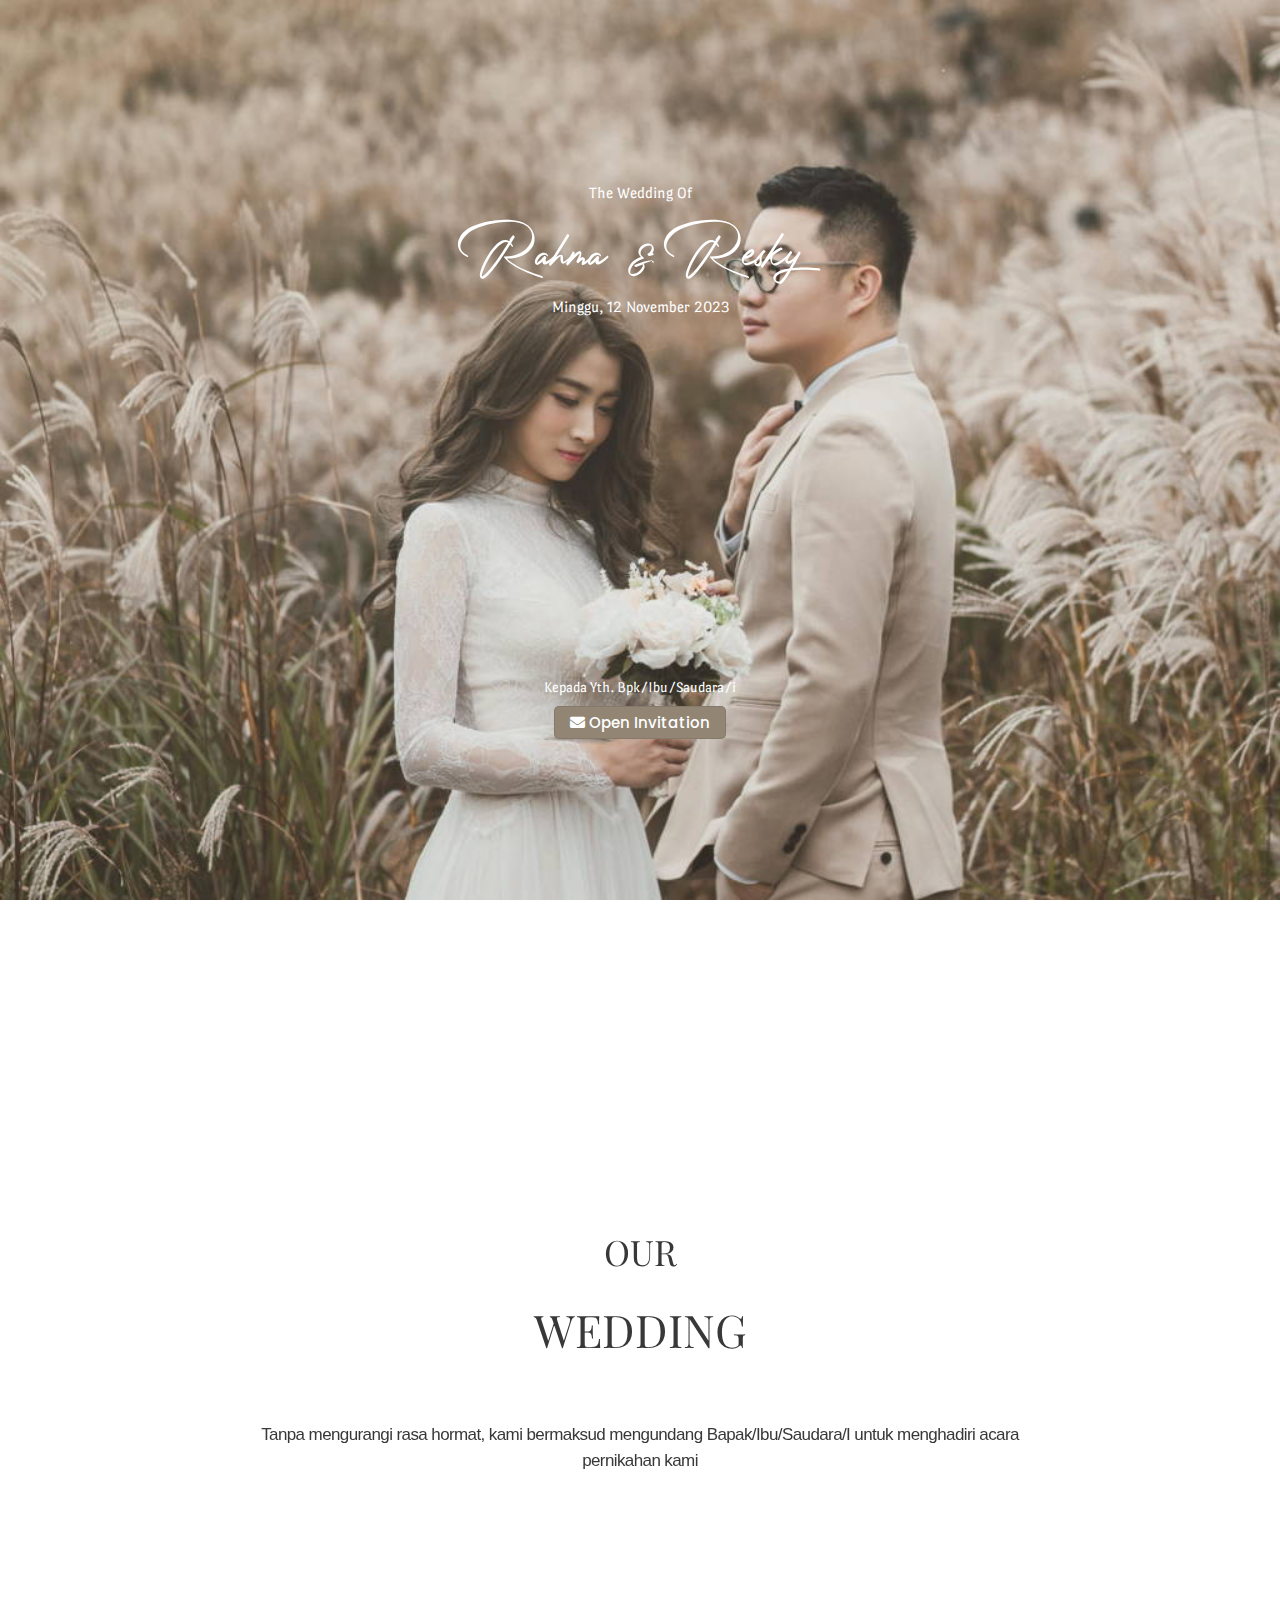
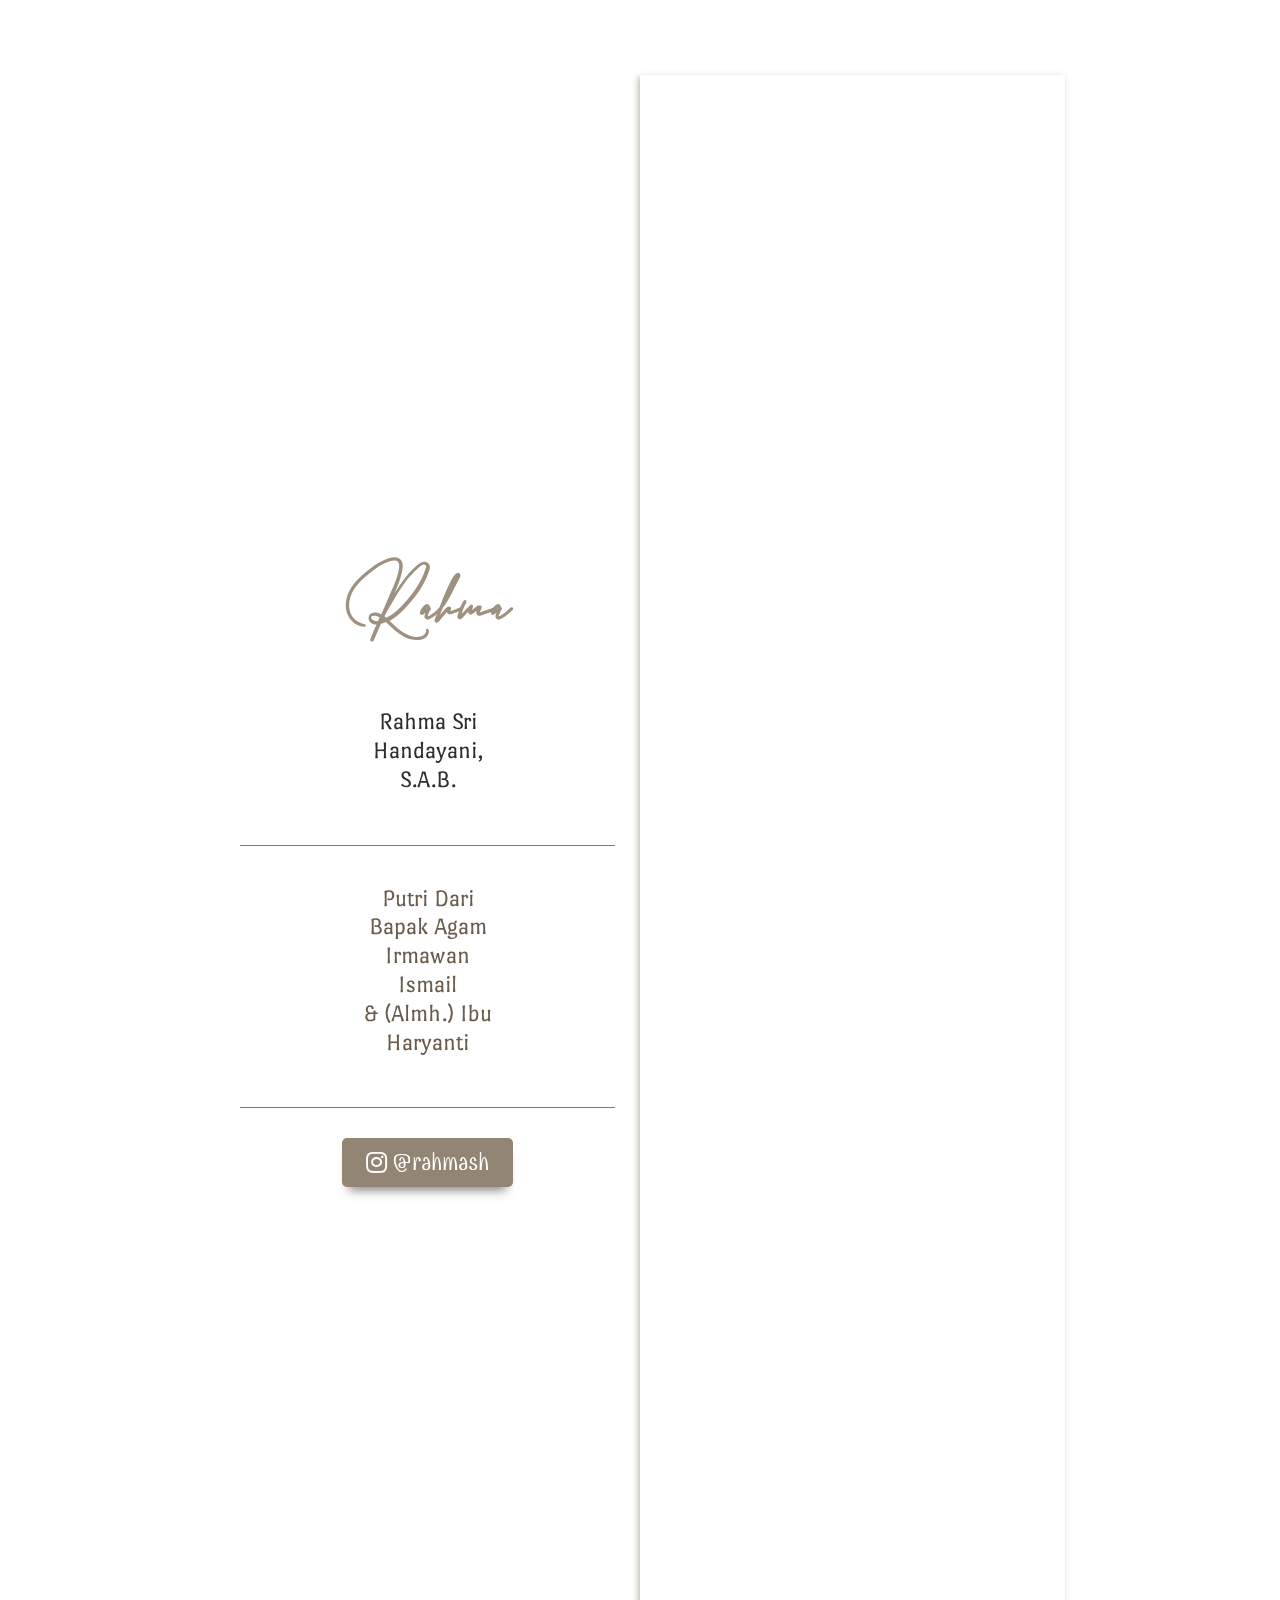
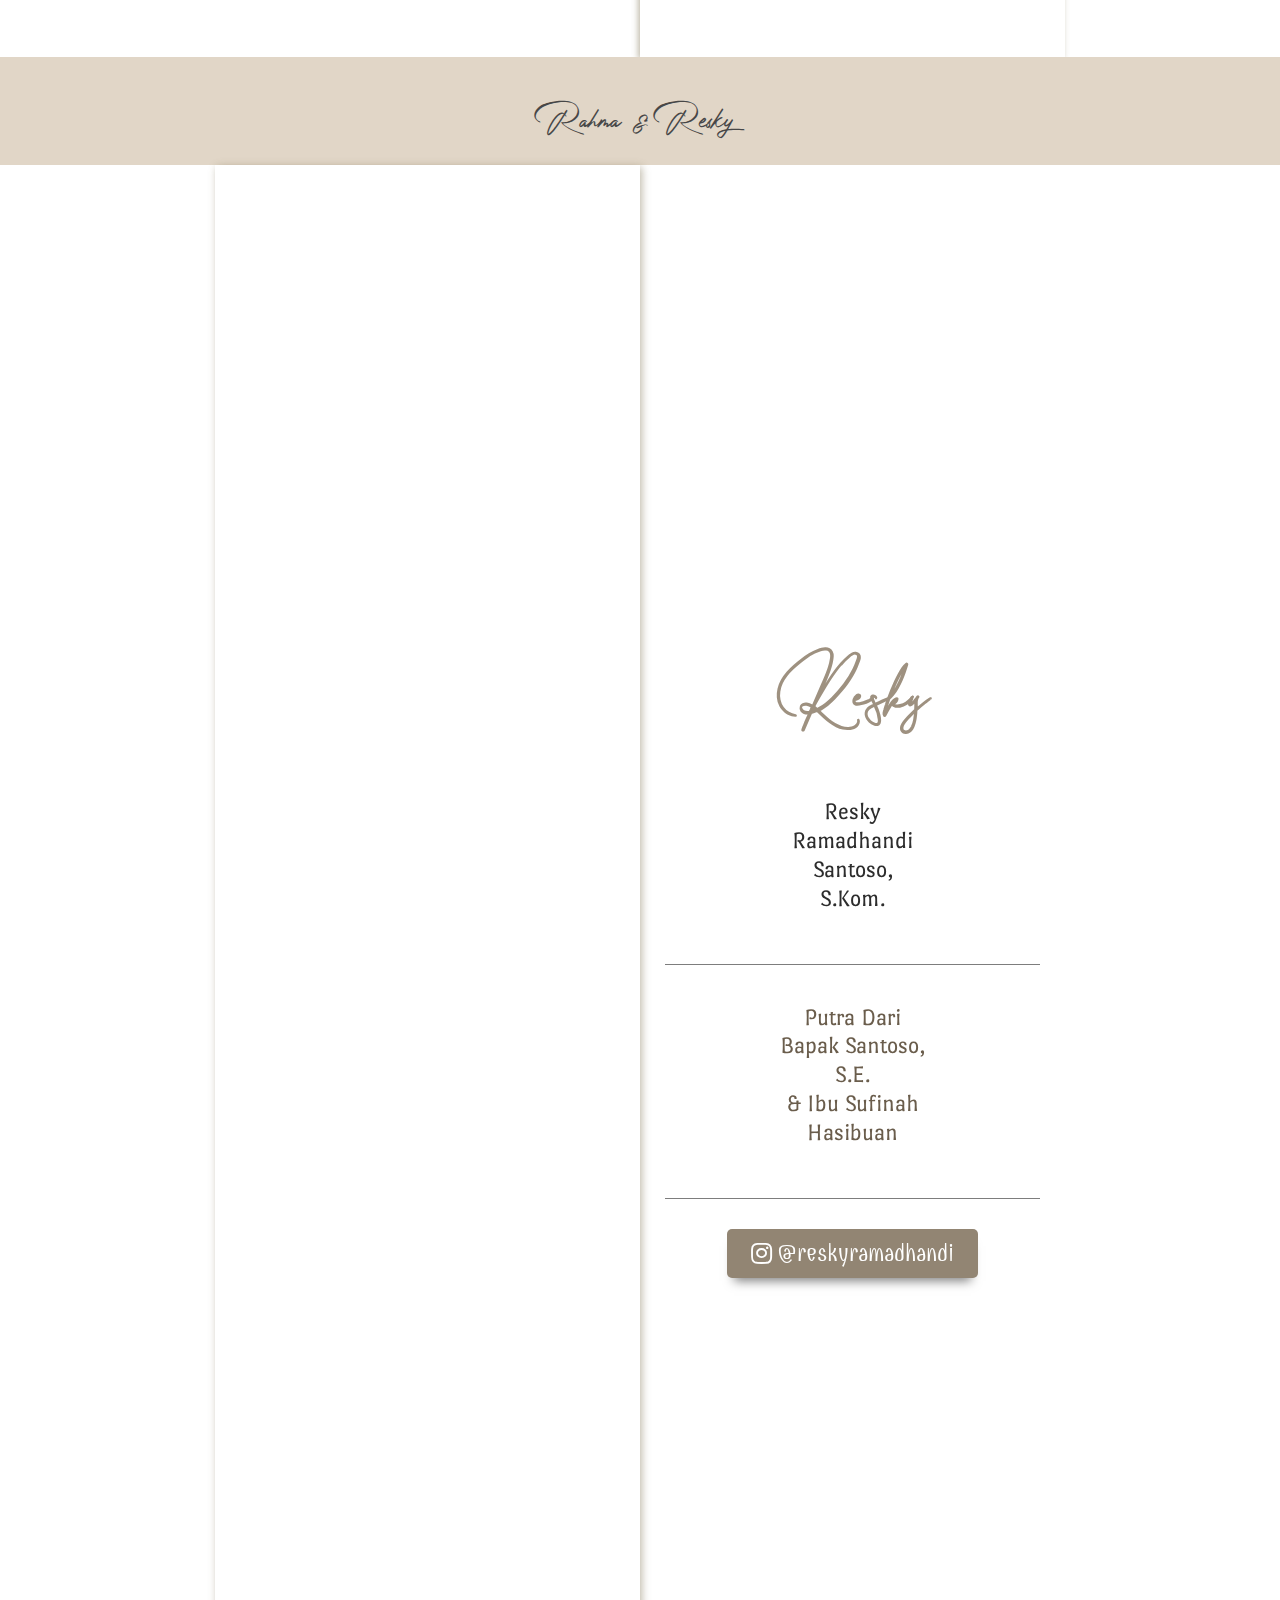
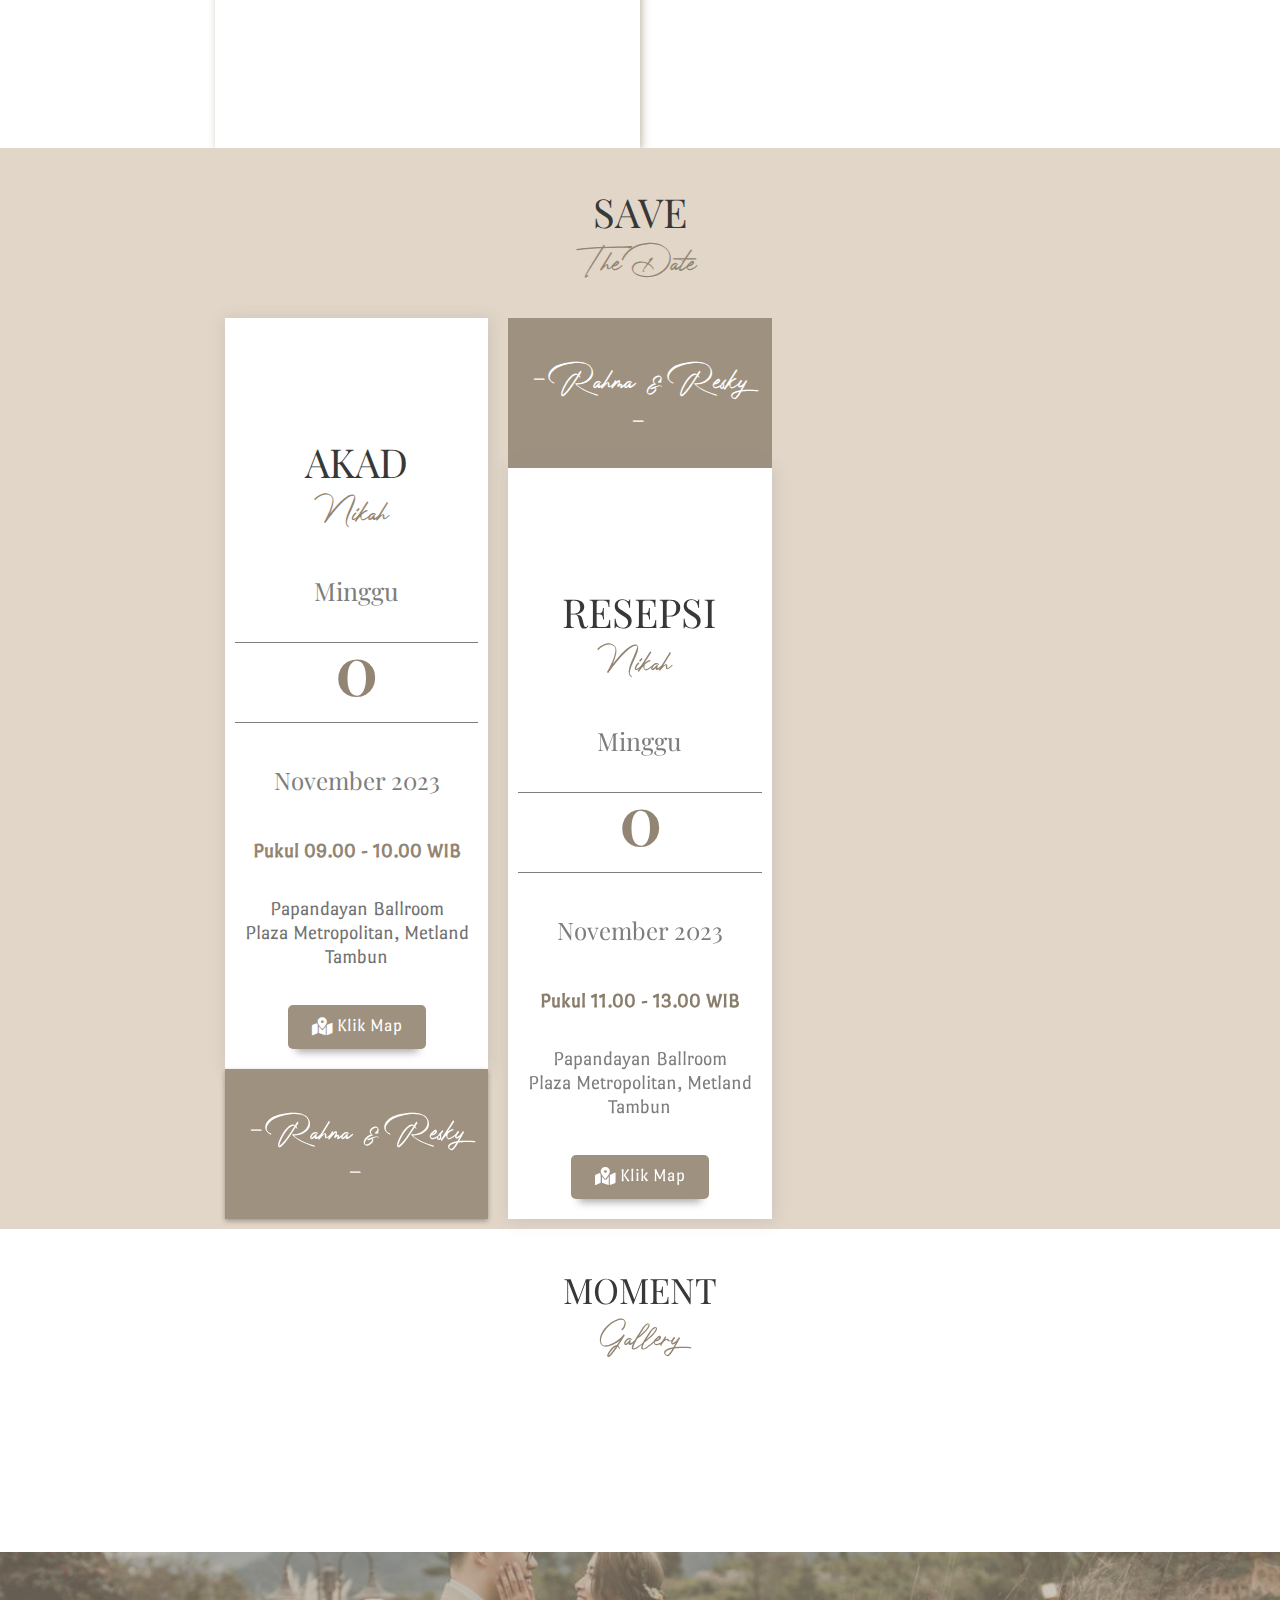
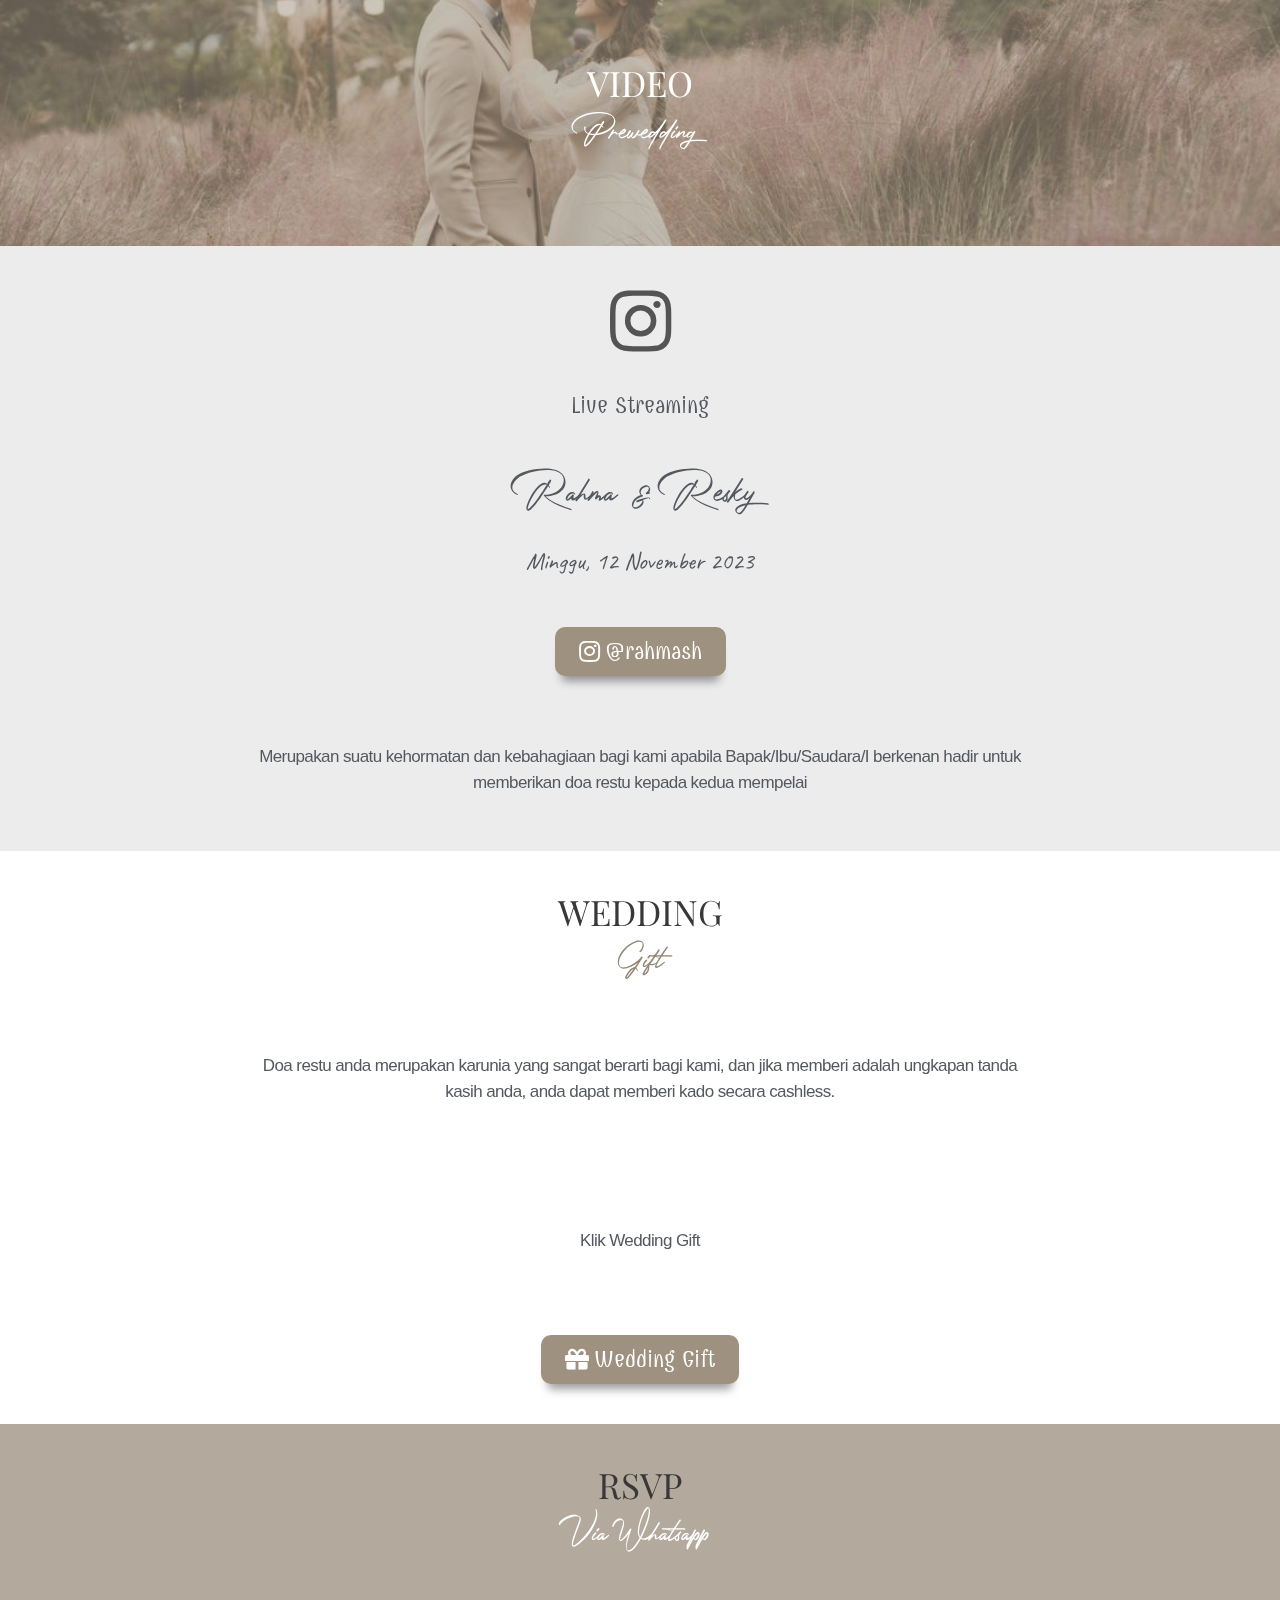
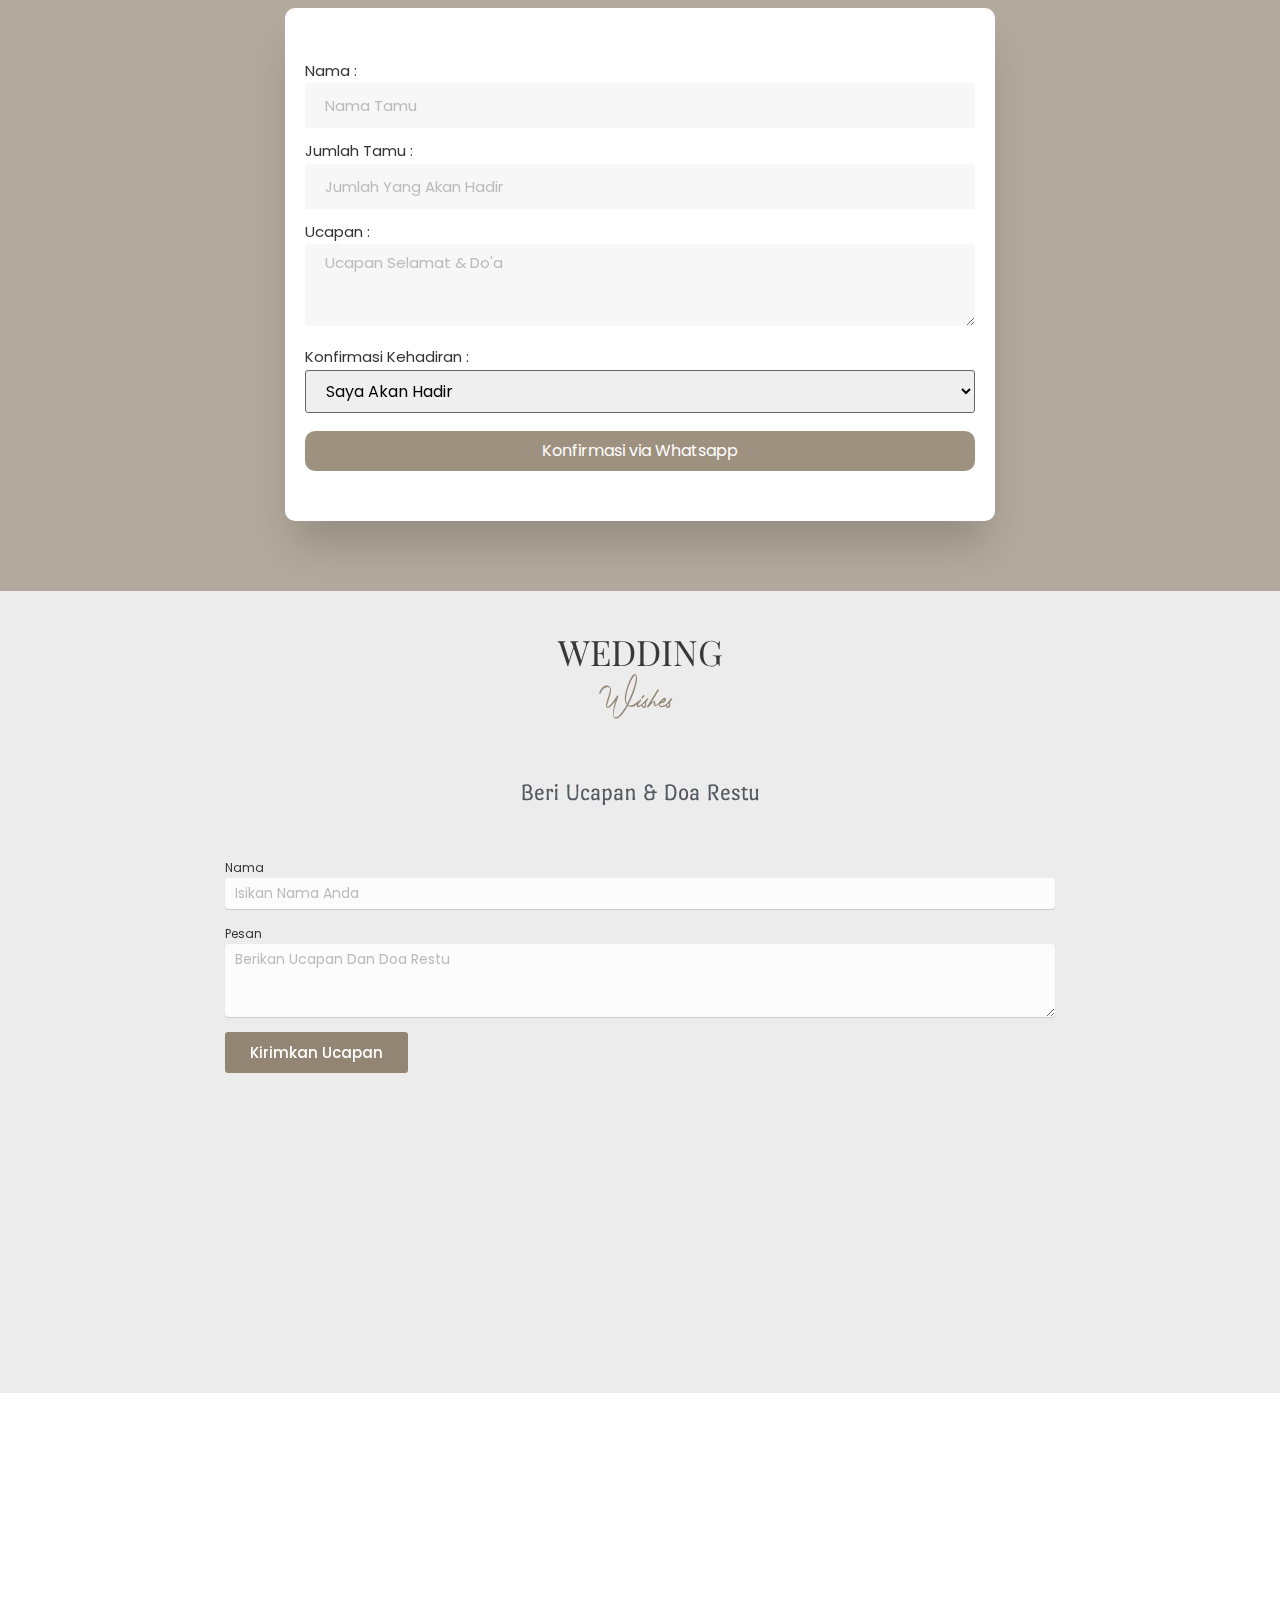
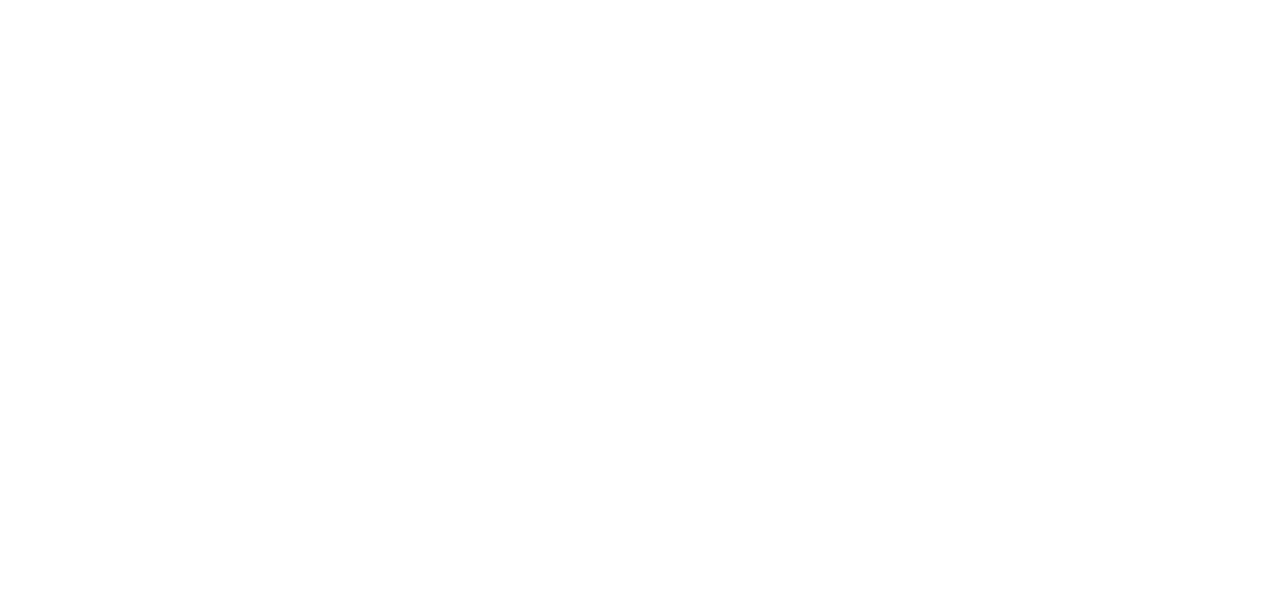
==== commit e2f8a5d6: "Add font-awesome webfonts file" ====
--- a/index.htm
+++ b/index.htm
@@ -397,7 +397,7 @@
 			<div class="elementor-widget-wrap elementor-element-populated">
 								<div class="elementor-element elementor-element-72864c28 elementor-widget-mobile__width-inherit elementor-absolute wdp-sticky-section-no elementor-widget elementor-widget-text-path" data-id="72864c28" data-element_type="widget" data-settings="{&quot;text&quot;:&quot;THE BRIDE&quot;,&quot;align_mobile&quot;:&quot;right&quot;,&quot;start_point&quot;:{&quot;unit&quot;:&quot;%&quot;,&quot;size&quot;:18,&quot;sizes&quot;:[]},&quot;_position&quot;:&quot;absolute&quot;,&quot;link&quot;:{&quot;url&quot;:&quot;&quot;,&quot;is_external&quot;:&quot;&quot;,&quot;nofollow&quot;:&quot;&quot;,&quot;custom_attributes&quot;:&quot;&quot;}}" data-widget_type="text-path.default">
 				<div class="elementor-widget-container">
-					<div class="e-text-path" data-text="THE BRIDE" data-url="//inv.momenkita.id/wp-content/plugins/elementor/assets/svg-paths/arc.svg" data-link-url=""></div>
+					<div class="e-text-path" data-text="THE BRIDE" data-url="https://inv.momenkita.id/wp-content/plugins/elementor/assets/svg-paths/arc.svg" data-link-url=""></div>
 				</div>
 				</div>
 					</div>
@@ -422,7 +422,7 @@
 			<div class="elementor-widget-wrap elementor-element-populated">
 								<div class="elementor-element elementor-element-3f047eff elementor-widget-mobile__width-inherit elementor-absolute wdp-sticky-section-no elementor-widget elementor-widget-text-path" data-id="3f047eff" data-element_type="widget" data-settings="{&quot;text&quot;:&quot;THE groom&quot;,&quot;align_mobile&quot;:&quot;right&quot;,&quot;start_point&quot;:{&quot;unit&quot;:&quot;%&quot;,&quot;size&quot;:28,&quot;sizes&quot;:[]},&quot;_position&quot;:&quot;absolute&quot;,&quot;link&quot;:{&quot;url&quot;:&quot;&quot;,&quot;is_external&quot;:&quot;&quot;,&quot;nofollow&quot;:&quot;&quot;,&quot;custom_attributes&quot;:&quot;&quot;}}" data-widget_type="text-path.default">
 				<div class="elementor-widget-container">
-					<div class="e-text-path" data-text="THE groom" data-url="//inv.momenkita.id/wp-content/plugins/elementor/assets/svg-paths/arc.svg" data-link-url=""></div>
+					<div class="e-text-path" data-text="THE groom" data-url="https://inv.momenkita.id/wp-content/plugins/elementor/assets/svg-paths/arc.svg" data-link-url=""></div>
 				</div>
 				</div>
 					</div>
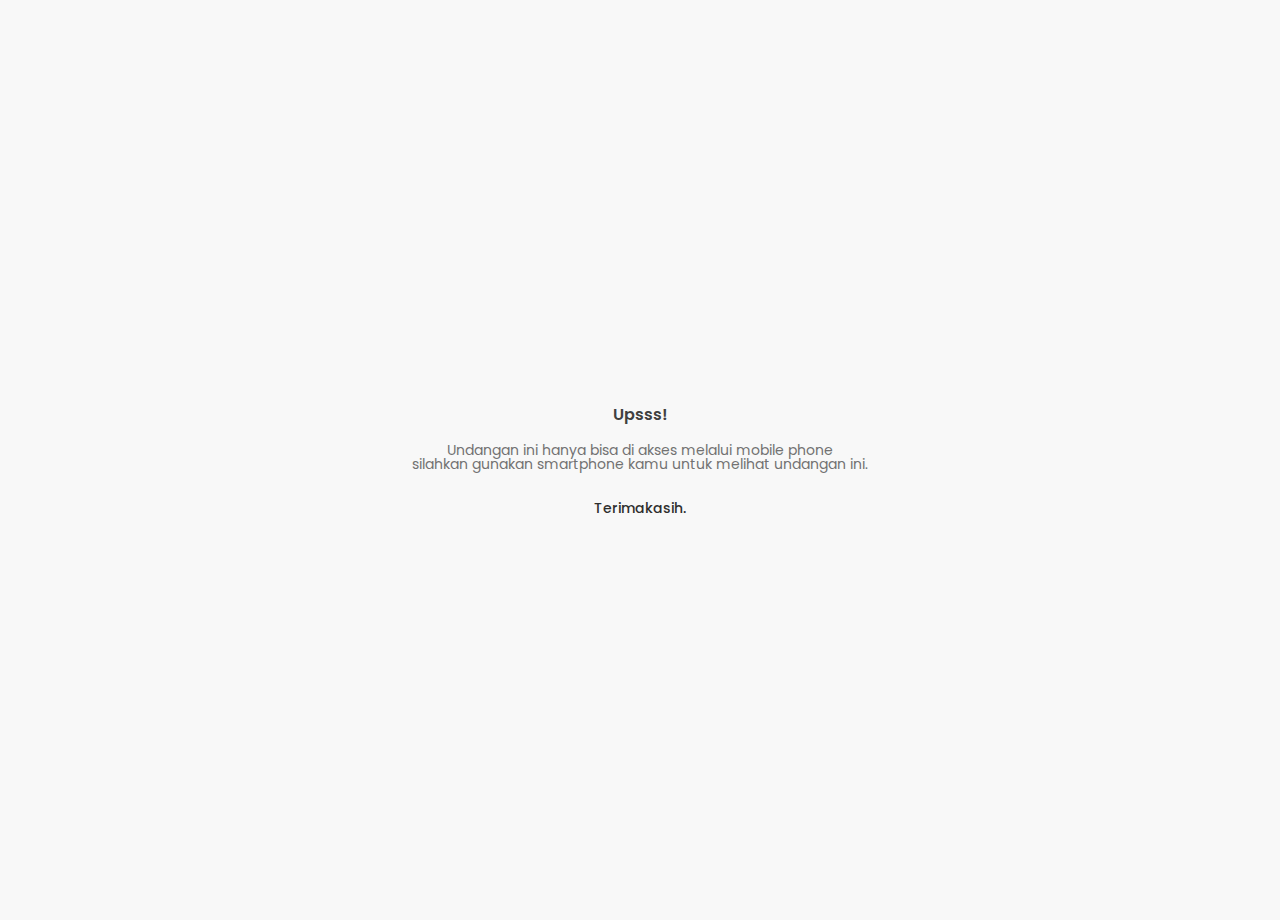
==== commit 4585766b: "Move Index to root" ====
--- a/index.htm
+++ b/index.htm
@@ -1,43 +1,43 @@
 ﻿<!DOCTYPE html>
-<html lang="id">
+<html lang="id" prefix="og: https://ogp.me/ns#">
 <head>
 	<meta charset="UTF-8">
-		
-        <style type="text/css">
-
-            .wdp-comment-text img {
-
+		        <style type="text/css">
+            .cui-comment-text img {
                 max-width: 100% !important;
-
             }
-
         </style>
-
-        <meta name='robots' content='noindex, nofollow'>
-
-	<!-- This site is optimized with the Yoast SEO plugin v21.2 - https://yoast.com/wordpress/plugins/seo/ -->
-	<title>Rahma & Resky Wedding Invitation</title>
-	<meta property="og:locale" content="id_ID">
-	<meta property="og:type" content="article">
-	<meta property="og:title" content="Rahma & Resky Wedding Invitation">
-	<meta property="og:description" content="Rahma & Resky Wedding Invitation The Wedding Of Rahma &#038; Resky Minggu, 12 November 2023 OUR WEDDING Tanpa mengurangi rasa hormat, kami bermaksud mengundang Bapak/Ibu/Saudara/I untuk menghadiri acara pernikahan kami Rahma Sri Handayani Putri dari Bapak Agam Irmawan Ismail &#038; (Almh.) Ibu Haryanti @rahmash Rahma &#038; Resky Resky Resky Ramadhandi Santoso Putra dari Bapak Santoso dan Ibu Sufinah">
-	<meta property="og:url" content="https://rahmaresky.github.io/">
-	<meta property="og:site_name" content="Rahma & Resky Wedding Invitation">
-	<meta property="article:publisher" content="Rahma & Resky Wedding Invitation">
-	<meta property="article:modified_time" content="2022-12-15T17:26:31+00:00">
-	<!-- <meta property="og:image" content="https://inv.momenkita.id/wp-content/uploads/2022/08/Jo-Je-16-768x512.jpg"> -->
-	<meta name="twitter:card" content="summary_large_image">
-	<meta name="twitter:label1" content="Estimasi waktu membaca">
-	<meta name="twitter:data1" content="10 menit">
-	<!-- <script type="application/ld+json" class="yoast-schema-graph">{"@context":"https://schema.org","@graph":[{"@type":"WebPage","@id":"https://inv.momenkita.id/detail-luxury-02/","url":"https://inv.momenkita.id/detail-luxury-02/","name":"Tema Luxury 02 - Momen Kita Invitation","isPartOf":{"@id":"https://inv.momenkita.id/#website"},"primaryImageOfPage":{"@id":"https://inv.momenkita.id/detail-luxury-02/#primaryimage"},"image":{"@id":"https://inv.momenkita.id/detail-luxury-02/#primaryimage"},"thumbnailUrl":"https://inv.momenkita.id/wp-content/uploads/2022/08/Jo-Je-16-768x512.jpg","datePublished":"2022-08-08T13:51:33+00:00","dateModified":"2022-12-15T17:26:31+00:00","breadcrumb":{"@id":"https://inv.momenkita.id/detail-luxury-02/#breadcrumb"},"inLanguage":"id","potentialAction":[{"@type":"ReadAction","target":["https://inv.momenkita.id/detail-luxury-02/"]}]},{"@type":"ImageObject","inLanguage":"id","@id":"https://inv.momenkita.id/detail-luxury-02/#primaryimage","url":"https://inv.momenkita.id/wp-content/uploads/2022/08/Jo-Je-16.jpg","contentUrl":"https://inv.momenkita.id/wp-content/uploads/2022/08/Jo-Je-16.jpg","width":1152,"height":768},{"@type":"BreadcrumbList","@id":"https://inv.momenkita.id/detail-luxury-02/#breadcrumb","itemListElement":[{"@type":"ListItem","position":1,"name":"Home","item":"https://inv.momenkita.id/"},{"@type":"ListItem","position":2,"name":"Tema Luxury 02"}]},{"@type":"WebSite","@id":"https://inv.momenkita.id/#website","url":"https://inv.momenkita.id/","name":"Momen Kita Invitation","description":"Platform Undangan Digital #1","publisher":{"@id":"https://inv.momenkita.id/#/schema/person/5c29cc62e29a075aaf7ded3b04fb8fa9"},"inLanguage":"id"},{"@type":["Person","Organization"],"@id":"https://inv.momenkita.id/#/schema/person/5c29cc62e29a075aaf7ded3b04fb8fa9","name":"admin","image":{"@type":"ImageObject","inLanguage":"id","@id":"https://inv.momenkita.id/#/schema/person/image/","url":"https://inv.momenkita.id/wp-content/uploads/2022/08/MOMEN-KITA-LOGO.png","contentUrl":"https://inv.momenkita.id/wp-content/uploads/2022/08/MOMEN-KITA-LOGO.png","width":591,"height":592,"caption":"admin"},"logo":{"@id":"https://inv.momenkita.id/#/schema/person/image/"},"sameAs":["https://inv.momenkita.id","https://www.facebook.com/momenkita.official","https://instagram.com/momenkita.official"]}]}</script> -->
-	<!-- / Yoast SEO plugin. -->
-
-
-<script type='application/javascript'>console.log('PixelYourSite Free version 9.4.6');</script>
-<link rel="alternate" type="application/rss+xml" title="Rahma & Resky Wedding Invitation &raquo; Feed" href="feed\index.htm">
-<link rel="alternate" type="application/rss+xml" title="Rahma & Resky Wedding Invitation &raquo; Umpan Komentar" href="comments\feed\index.htm">
+        
+<!-- Optimasi Mesin Pencari oleh Rank Math - https://rankmath.com/ -->
+<title>Rahma &amp; Resky - Momen Kita ID</title>
+<meta name="description" content="Tanpa mengurangi rasa hormat, kami bermaksud mengundang Bapak/Ibu/Saudara/I untuk menghadiri acara pernikahan kami">
+<meta name="robots" content="nofollow, noindex, noarchive, noimageindex, nosnippet">
+<meta property="og:locale" content="id_ID">
+<meta property="og:type" content="article">
+<meta property="og:title" content="Rahma &amp; Resky - Momen Kita ID">
+<meta property="og:description" content="Tanpa mengurangi rasa hormat, kami bermaksud mengundang Bapak/Ibu/Saudara/I untuk menghadiri acara pernikahan kami">
+<meta property="og:url" content="https://my.momenkita.id/rahma-resky/">
+<meta property="og:site_name" content="Momen Kita ID">
+<meta property="article:section" content="Uncategorized">
+<meta property="og:updated_time" content="2023-10-20T23:10:39+07:00">
+<meta property="og:image" content="https://my.momenkita.id/wp-content/uploads/2023/10/Cover-FILEminimizer-19.jpg">
+<meta property="og:image:secure_url" content="https://my.momenkita.id/wp-content/uploads/2023/10/Cover-FILEminimizer-19.jpg">
+<meta property="og:image:width" content="800">
+<meta property="og:image:height" content="1200">
+<meta property="og:image:alt" content="Rahma &#038; Resky">
+<meta property="og:image:type" content="image/jpeg">
+<meta name="twitter:card" content="summary_large_image">
+<meta name="twitter:title" content="Rahma &amp; Resky - Momen Kita ID">
+<meta name="twitter:description" content="Tanpa mengurangi rasa hormat, kami bermaksud mengundang Bapak/Ibu/Saudara/I untuk menghadiri acara pernikahan kami">
+<meta name="twitter:image" content="https://my.momenkita.id/wp-content/uploads/2023/10/Cover-FILEminimizer-19.jpg">
+<!-- /Plugin WordPress Rank Math SEO -->
+
+<link rel='dns-prefetch' href='//cdnjs.cloudflare.com'>
+<link rel="alternate" type="application/rss+xml" title="Momen Kita ID &raquo; Feed" href="./feed/index.htm">
+<link rel="alternate" type="application/rss+xml" title="Momen Kita ID &raquo; Umpan Komentar" href="./comments/feed/index.htm">
+<link rel="alternate" type="application/rss+xml" title="Momen Kita ID &raquo; Rahma &#038; Resky Umpan Komentar" href="feed/index.htm">
 <script>
-window._wpemojiSettings = {"baseUrl":"https:\/\/s.w.org\/images\/core\/emoji\/14.0.0\/72x72\/","ext":".png","svgUrl":"https:\/\/s.w.org\/images\/core\/emoji\/14.0.0\/svg\/","svgExt":".svg","source":{"concatemoji":"https:\/\/inv.momenkita.id\/wp-includes\/js\/wp-emoji-release.min.js?ver=6.3.1"}};
+window._wpemojiSettings = {"baseUrl":"https:\/\/s.w.org\/images\/core\/emoji\/14.0.0\/72x72\/","ext":".png","svgUrl":"https:\/\/s.w.org\/images\/core\/emoji\/14.0.0\/svg\/","svgExt":".svg","source":{"concatemoji":"https:\/\/my.momenkita.id\/wp-includes\/js\/wp-emoji-release.min.js?ver=6.3.2"}};
 /*! This file is auto-generated */
 !function(i,n){var o,s,e;function c(e){try{var t={supportTests:e,timestamp:(new Date).valueOf()};sessionStorage.setItem(o,JSON.stringify(t))}catch(e){}}function p(e,t,n){e.clearRect(0,0,e.canvas.width,e.canvas.height),e.fillText(t,0,0);var t=new Uint32Array(e.getImageData(0,0,e.canvas.width,e.canvas.height).data),r=(e.clearRect(0,0,e.canvas.width,e.canvas.height),e.fillText(n,0,0),new Uint32Array(e.getImageData(0,0,e.canvas.width,e.canvas.height).data));return t.every(function(e,t){return e===r[t]})}function u(e,t,n){switch(t){case"flag":return n(e,"\ud83c\udff3\ufe0f\u200d\u26a7\ufe0f","\ud83c\udff3\ufe0f\u200b\u26a7\ufe0f")?!1:!n(e,"\ud83c\uddfa\ud83c\uddf3","\ud83c\uddfa\u200b\ud83c\uddf3")&&!n(e,"\ud83c\udff4\udb40\udc67\udb40\udc62\udb40\udc65\udb40\udc6e\udb40\udc67\udb40\udc7f","\ud83c\udff4\u200b\udb40\udc67\u200b\udb40\udc62\u200b\udb40\udc65\u200b\udb40\udc6e\u200b\udb40\udc67\u200b\udb40\udc7f");case"emoji":return!n(e,"\ud83e\udef1\ud83c\udffb\u200d\ud83e\udef2\ud83c\udfff","\ud83e\udef1\ud83c\udffb\u200b\ud83e\udef2\ud83c\udfff")}return!1}function f(e,t,n){var r="undefined"!=typeof WorkerGlobalScope&&self instanceof WorkerGlobalScope?new OffscreenCanvas(300,150):i.createElement("canvas"),a=r.getContext("2d",{willReadFrequently:!0}),o=(a.textBaseline="top",a.font="600 32px Arial",{});return e.forEach(function(e){o[e]=t(a,e,n)}),o}function t(e){var t=i.createElement("script");t.src=e,t.defer=!0,i.head.appendChild(t)}"undefined"!=typeof Promise&&(o="wpEmojiSettingsSupports",s=["flag","emoji"],n.supports={everything:!0,everythingExceptFlag:!0},e=new Promise(function(e){i.addEventListener("DOMContentLoaded",e,{once:!0})}),new Promise(function(t){var n=function(){try{var e=JSON.parse(sessionStorage.getItem(o));if("object"==typeof e&&"number"==typeof e.timestamp&&(new Date).valueOf()<e.timestamp+604800&&"object"==typeof e.supportTests)return e.supportTests}catch(e){}return null}();if(!n){if("undefined"!=typeof Worker&&"undefined"!=typeof OffscreenCanvas&&"undefined"!=typeof URL&&URL.createObjectURL&&"undefined"!=typeof Blob)try{var e="postMessage("+f.toString()+"("+[JSON.stringify(s),u.toString(),p.toString()].join(",")+"));",r=new Blob([e],{type:"text/javascript"}),a=new Worker(URL.createObjectURL(r),{name:"wpTestEmojiSupports"});return void(a.onmessage=function(e){c(n=e.data),a.terminate(),t(n)})}catch(e){}c(n=f(s,u,p))}t(n)}).then(function(e){for(var t in e)n.supports[t]=e[t],n.supports.everything=n.supports.everything&&n.supports[t],"flag"!==t&&(n.supports.everythingExceptFlag=n.supports.everythingExceptFlag&&n.supports[t]);n.supports.everythingExceptFlag=n.supports.everythingExceptFlag&&!n.supports.flag,n.DOMReady=!1,n.readyCallback=function(){n.DOMReady=!0}}).then(function(){return e}).then(function(){var e;n.supports.everything||(n.readyCallback(),(e=n.source||{}).concatemoji?t(e.concatemoji):e.wpemoji&&e.twemoji&&(t(e.twemoji),t(e.wpemoji)))}))}((window,document),window._wpemojiSettings);
 </script>
@@ -55,133 +55,318 @@
 	padding: 0 !important;
 }
 </style>
-	<link rel='stylesheet' id='wp-block-library-css' href='wp-includes\css\dist\block-library\style.min.css?ver=6.3.1' media='all'>
-<style id='classic-theme-styles-inline-css'>
+	<link rel='stylesheet' id='owlcarousel-style-css' href='./ajax/libs/OwlCarousel2/2.3.4/assets/owl.carousel.min.css?ver=6.3.2' type='text/css' media='all'>
+<link rel='stylesheet' id='owlcarousel-theme-css' href='./ajax/libs/OwlCarousel2/2.3.4/assets/owl.theme.default.min.css?ver=6.3.2' type='text/css' media='all'>
+<link rel='stylesheet' id='bdt-uikit-css' href='./wp-content/plugins/elkit/assets/css/modules/bdt-uikit.css?ver=3.15.1' type='text/css' media='all'>
+<link rel='stylesheet' id='ep-helper-css' href='./wp-content/plugins/elkit/assets/css/modules/ep-helper.css?ver=2.0.8' type='text/css' media='all'>
+<link rel='stylesheet' id='wp-block-library-css' href='./wp-includes/css/dist/block-library/style.min.css?ver=6.3.2' type='text/css' media='all'>
+<link rel='stylesheet' id='jet-engine-frontend-css' href='./wp-content/plugins/jet-engine/assets/css/frontend.css?ver=3.2.6' type='text/css' media='all'>
+<style id='classic-theme-styles-inline-css' type='text/css'>
 /*! This file is auto-generated */
 .wp-block-button__link{color:#fff;background-color:#32373c;border-radius:9999px;box-shadow:none;text-decoration:none;padding:calc(.667em + 2px) calc(1.333em + 2px);font-size:1.125em}.wp-block-file__button{background:#32373c;color:#fff;text-decoration:none}
 </style>
-<style id='global-styles-inline-css'>
+<style id='global-styles-inline-css' type='text/css'>
 body{--wp--preset--color--black: #000000;--wp--preset--color--cyan-bluish-gray: #abb8c3;--wp--preset--color--white: #ffffff;--wp--preset--color--pale-pink: #f78da7;--wp--preset--color--vivid-red: #cf2e2e;--wp--preset--color--luminous-vivid-orange: #ff6900;--wp--preset--color--luminous-vivid-amber: #fcb900;--wp--preset--color--light-green-cyan: #7bdcb5;--wp--preset--color--vivid-green-cyan: #00d084;--wp--preset--color--pale-cyan-blue: #8ed1fc;--wp--preset--color--vivid-cyan-blue: #0693e3;--wp--preset--color--vivid-purple: #9b51e0;--wp--preset--gradient--vivid-cyan-blue-to-vivid-purple: linear-gradient(135deg,rgba(6,147,227,1) 0%,rgb(155,81,224) 100%);--wp--preset--gradient--light-green-cyan-to-vivid-green-cyan: linear-gradient(135deg,rgb(122,220,180) 0%,rgb(0,208,130) 100%);--wp--preset--gradient--luminous-vivid-amber-to-luminous-vivid-orange: linear-gradient(135deg,rgba(252,185,0,1) 0%,rgba(255,105,0,1) 100%);--wp--preset--gradient--luminous-vivid-orange-to-vivid-red: linear-gradient(135deg,rgba(255,105,0,1) 0%,rgb(207,46,46) 100%);--wp--preset--gradient--very-light-gray-to-cyan-bluish-gray: linear-gradient(135deg,rgb(238,238,238) 0%,rgb(169,184,195) 100%);--wp--preset--gradient--cool-to-warm-spectrum: linear-gradient(135deg,rgb(74,234,220) 0%,rgb(151,120,209) 20%,rgb(207,42,186) 40%,rgb(238,44,130) 60%,rgb(251,105,98) 80%,rgb(254,248,76) 100%);--wp--preset--gradient--blush-light-purple: linear-gradient(135deg,rgb(255,206,236) 0%,rgb(152,150,240) 100%);--wp--preset--gradient--blush-bordeaux: linear-gradient(135deg,rgb(254,205,165) 0%,rgb(254,45,45) 50%,rgb(107,0,62) 100%);--wp--preset--gradient--luminous-dusk: linear-gradient(135deg,rgb(255,203,112) 0%,rgb(199,81,192) 50%,rgb(65,88,208) 100%);--wp--preset--gradient--pale-ocean: linear-gradient(135deg,rgb(255,245,203) 0%,rgb(182,227,212) 50%,rgb(51,167,181) 100%);--wp--preset--gradient--electric-grass: linear-gradient(135deg,rgb(202,248,128) 0%,rgb(113,206,126) 100%);--wp--preset--gradient--midnight: linear-gradient(135deg,rgb(2,3,129) 0%,rgb(40,116,252) 100%);--wp--preset--font-size--small: 13px;--wp--preset--font-size--medium: 20px;--wp--preset--font-size--large: 36px;--wp--preset--font-size--x-large: 42px;--wp--preset--spacing--20: 0.44rem;--wp--preset--spacing--30: 0.67rem;--wp--preset--spacing--40: 1rem;--wp--preset--spacing--50: 1.5rem;--wp--preset--spacing--60: 2.25rem;--wp--preset--spacing--70: 3.38rem;--wp--preset--spacing--80: 5.06rem;--wp--preset--shadow--natural: 6px 6px 9px rgba(0, 0, 0, 0.2);--wp--preset--shadow--deep: 12px 12px 50px rgba(0, 0, 0, 0.4);--wp--preset--shadow--sharp: 6px 6px 0px rgba(0, 0, 0, 0.2);--wp--preset--shadow--outlined: 6px 6px 0px -3px rgba(255, 255, 255, 1), 6px 6px rgba(0, 0, 0, 1);--wp--preset--shadow--crisp: 6px 6px 0px rgba(0, 0, 0, 1);}:where(.is-layout-flex){gap: 0.5em;}:where(.is-layout-grid){gap: 0.5em;}body .is-layout-flow > .alignleft{float: left;margin-inline-start: 0;margin-inline-end: 2em;}body .is-layout-flow > .alignright{float: right;margin-inline-start: 2em;margin-inline-end: 0;}body .is-layout-flow > .aligncenter{margin-left: auto !important;margin-right: auto !important;}body .is-layout-constrained > .alignleft{float: left;margin-inline-start: 0;margin-inline-end: 2em;}body .is-layout-constrained > .alignright{float: right;margin-inline-start: 2em;margin-inline-end: 0;}body .is-layout-constrained > .aligncenter{margin-left: auto !important;margin-right: auto !important;}body .is-layout-constrained > :where(:not(.alignleft):not(.alignright):not(.alignfull)){max-width: var(--wp--style--global--content-size);margin-left: auto !important;margin-right: auto !important;}body .is-layout-constrained > .alignwide{max-width: var(--wp--style--global--wide-size);}body .is-layout-flex{display: flex;}body .is-layout-flex{flex-wrap: wrap;align-items: center;}body .is-layout-flex > *{margin: 0;}body .is-layout-grid{display: grid;}body .is-layout-grid > *{margin: 0;}:where(.wp-block-columns.is-layout-flex){gap: 2em;}:where(.wp-block-columns.is-layout-grid){gap: 2em;}:where(.wp-block-post-template.is-layout-flex){gap: 1.25em;}:where(.wp-block-post-template.is-layout-grid){gap: 1.25em;}.has-black-color{color: var(--wp--preset--color--black) !important;}.has-cyan-bluish-gray-color{color: var(--wp--preset--color--cyan-bluish-gray) !important;}.has-white-color{color: var(--wp--preset--color--white) !important;}.has-pale-pink-color{color: var(--wp--preset--color--pale-pink) !important;}.has-vivid-red-color{color: var(--wp--preset--color--vivid-red) !important;}.has-luminous-vivid-orange-color{color: var(--wp--preset--color--luminous-vivid-orange) !important;}.has-luminous-vivid-amber-color{color: var(--wp--preset--color--luminous-vivid-amber) !important;}.has-light-green-cyan-color{color: var(--wp--preset--color--light-green-cyan) !important;}.has-vivid-green-cyan-color{color: var(--wp--preset--color--vivid-green-cyan) !important;}.has-pale-cyan-blue-color{color: var(--wp--preset--color--pale-cyan-blue) !important;}.has-vivid-cyan-blue-color{color: var(--wp--preset--color--vivid-cyan-blue) !important;}.has-vivid-purple-color{color: var(--wp--preset--color--vivid-purple) !important;}.has-black-background-color{background-color: var(--wp--preset--color--black) !important;}.has-cyan-bluish-gray-background-color{background-color: var(--wp--preset--color--cyan-bluish-gray) !important;}.has-white-background-color{background-color: var(--wp--preset--color--white) !important;}.has-pale-pink-background-color{background-color: var(--wp--preset--color--pale-pink) !important;}.has-vivid-red-background-color{background-color: var(--wp--preset--color--vivid-red) !important;}.has-luminous-vivid-orange-background-color{background-color: var(--wp--preset--color--luminous-vivid-orange) !important;}.has-luminous-vivid-amber-background-color{background-color: var(--wp--preset--color--luminous-vivid-amber) !important;}.has-light-green-cyan-background-color{background-color: var(--wp--preset--color--light-green-cyan) !important;}.has-vivid-green-cyan-background-color{background-color: var(--wp--preset--color--vivid-green-cyan) !important;}.has-pale-cyan-blue-background-color{background-color: var(--wp--preset--color--pale-cyan-blue) !important;}.has-vivid-cyan-blue-background-color{background-color: var(--wp--preset--color--vivid-cyan-blue) !important;}.has-vivid-purple-background-color{background-color: var(--wp--preset--color--vivid-purple) !important;}.has-black-border-color{border-color: var(--wp--preset--color--black) !important;}.has-cyan-bluish-gray-border-color{border-color: var(--wp--preset--color--cyan-bluish-gray) !important;}.has-white-border-color{border-color: var(--wp--preset--color--white) !important;}.has-pale-pink-border-color{border-color: var(--wp--preset--color--pale-pink) !important;}.has-vivid-red-border-color{border-color: var(--wp--preset--color--vivid-red) !important;}.has-luminous-vivid-orange-border-color{border-color: var(--wp--preset--color--luminous-vivid-orange) !important;}.has-luminous-vivid-amber-border-color{border-color: var(--wp--preset--color--luminous-vivid-amber) !important;}.has-light-green-cyan-border-color{border-color: var(--wp--preset--color--light-green-cyan) !important;}.has-vivid-green-cyan-border-color{border-color: var(--wp--preset--color--vivid-green-cyan) !important;}.has-pale-cyan-blue-border-color{border-color: var(--wp--preset--color--pale-cyan-blue) !important;}.has-vivid-cyan-blue-border-color{border-color: var(--wp--preset--color--vivid-cyan-blue) !important;}.has-vivid-purple-border-color{border-color: var(--wp--preset--color--vivid-purple) !important;}.has-vivid-cyan-blue-to-vivid-purple-gradient-background{background: var(--wp--preset--gradient--vivid-cyan-blue-to-vivid-purple) !important;}.has-light-green-cyan-to-vivid-green-cyan-gradient-background{background: var(--wp--preset--gradient--light-green-cyan-to-vivid-green-cyan) !important;}.has-luminous-vivid-amber-to-luminous-vivid-orange-gradient-background{background: var(--wp--preset--gradient--luminous-vivid-amber-to-luminous-vivid-orange) !important;}.has-luminous-vivid-orange-to-vivid-red-gradient-background{background: var(--wp--preset--gradient--luminous-vivid-orange-to-vivid-red) !important;}.has-very-light-gray-to-cyan-bluish-gray-gradient-background{background: var(--wp--preset--gradient--very-light-gray-to-cyan-bluish-gray) !important;}.has-cool-to-warm-spectrum-gradient-background{background: var(--wp--preset--gradient--cool-to-warm-spectrum) !important;}.has-blush-light-purple-gradient-background{background: var(--wp--preset--gradient--blush-light-purple) !important;}.has-blush-bordeaux-gradient-background{background: var(--wp--preset--gradient--blush-bordeaux) !important;}.has-luminous-dusk-gradient-background{background: var(--wp--preset--gradient--luminous-dusk) !important;}.has-pale-ocean-gradient-background{background: var(--wp--preset--gradient--pale-ocean) !important;}.has-electric-grass-gradient-background{background: var(--wp--preset--gradient--electric-grass) !important;}.has-midnight-gradient-background{background: var(--wp--preset--gradient--midnight) !important;}.has-small-font-size{font-size: var(--wp--preset--font-size--small) !important;}.has-medium-font-size{font-size: var(--wp--preset--font-size--medium) !important;}.has-large-font-size{font-size: var(--wp--preset--font-size--large) !important;}.has-x-large-font-size{font-size: var(--wp--preset--font-size--x-large) !important;}
 .wp-block-navigation a:where(:not(.wp-element-button)){color: inherit;}
 :where(.wp-block-post-template.is-layout-flex){gap: 1.25em;}:where(.wp-block-post-template.is-layout-grid){gap: 1.25em;}
 :where(.wp-block-columns.is-layout-flex){gap: 2em;}:where(.wp-block-columns.is-layout-grid){gap: 2em;}
 .wp-block-pullquote{font-size: 1.5em;line-height: 1.6;}
 </style>
-<link rel='stylesheet' id='wdp_style-css' href='wp-content\plugins\weddingpress\addons\comment-kit\css\wdp_style.css?ver=2.7.6' media='screen'>
-<style id='wdp_style-inline-css'>
-
-
-        .wdp-wrapper {
-
-          font-size: 14px
-
-        }
-
-    
-
-    .wdp-wrapper ul.wdp-container-comments li.wdp-item-comment .wdp-comment-avatar img {
-
-        max-width: 28px;
-
-        max-height: 28px;
-
+<link rel='stylesheet' id='uaf_client_css-css' href='./wp-content/uploads/useanyfont/uaf.css?ver=1696913502' type='text/css' media='all'>
+<link rel='stylesheet' id='exad-main-style-css' href='./wp-content/plugins/elkit/assets/css/exad-styles.min.css?ver=6.3.2' type='text/css' media='all'>
+<link rel='stylesheet' id='cui_style-css' href='./wp-content/plugins/elkit/addons/comment-kit2/css/cui_style.css?ver=1.0.0' type='text/css' media='screen'>
+<style id='cui_style-inline-css' type='text/css'>
+
+		.cui-wrapper {
+		  font-size: 14px
+		}
+	
+		.cui-wrapper {
+		  background: #ffffff;
+		}
+		.cui-wrapper.cui-border {
+		  border: 1px solid #cccccc;
+		}
+
+		.cui-wrapper .cui-wrap-comments a:link,
+		.cui-wrapper .cui-wrap-comments a:visited {
+		  color: #3a3a3a;
+		}
+
+		.cui-wrapper .cui-wrap-link a.cui-link {
+		  color: #3a3a3a;
+		}
+		.cui-wrapper .cui-wrap-link a.cui-link.cui-icon-link-true .cuio-comment {
+		  color: #3a3a3a;
+		}
+		.cui-wrapper .cui-wrap-link a.cui-link:hover {
+		  color: #5a7221;
+		}
+		.cui-wrapper .cui-wrap-link a.cui-link:hover .cuio-comment {
+		  color: #5a7221;
+		}
+
+		.cui-wrapper .cui-wrap-form {
+		  border-top: 1px solid #cccccc;
+		}
+		.cui-wrapper .cui-wrap-form .cui-container-form textarea.cui-textarea {
+		  border: 1px solid #cccccc;
+		  background: #FFFFFF;
+		  color: #44525F;
+		}
+		.cui-wrapper .cui-wrap-form .cui-container-form input[type='text'] {
+		  border: 1px solid #cccccc;
+		  background: #FFFFFF;
+		  color: #44525F;
+		}
+		.cui-wrapper .cui-wrap-form .cui-container-form input.cui-input:focus,
+		.cui-wrapper .cui-wrap-form .cui-container-form textarea.cui-textarea:focus {
+		  border-color: #64B6EC;
+		}
+		.cui-wrapper .cui-wrap-form .cui-container-form input[type='submit'],
+		.cui-wrapper .cui-wrap-form .cui-container-form input[type='button'].cui-form-btn {
+		  color: #FFFFFF;
+		  background: #424242;
+		}
+		.cui-wrapper .cui-wrap-form .cui-container-form input[type='submit']:hover,
+		.cui-wrapper .cui-wrap-form .cui-container-form input[type='button'].cui-form-btn:hover {
+		  background: #2b2b2b;
+		}
+		.cui-wrapper .cui-wrap-form .cui-container-form .cui-captcha .cui-captcha-text {
+		  color: #44525F;
+		}
+
+		.cui-wrapper .cui-media-btns a > span {
+		  color: #3a3a3a;
+		}
+		.cui-wrapper .cui-media-btns a > span:hover {
+		  color: #5a7221;
+		}
+
+		.cui-wrapper .cui-comment-status {
+		  border-top: 1px solid #cccccc;
+		}
+		.cui-wrapper .cui-comment-status p.cui-ajax-success {
+		  color: #319342;
+		}
+		.cui-wrapper .cui-comment-status p.cui-ajax-error {
+		  color: #C85951;
+		}
+		.cui-wrapper .cui-comment-status.cui-loading > span {
+		  color: #3a3a3a;
+		}
+
+		.cui-wrapper ul.cui-container-comments {
+		  border-top: 1px solid #cccccc;
+		}
+		.cui-wrapper ul.cui-container-comments li.cui-item-comment {
+		  border-bottom: 1px solid #cccccc;
+		}
+		.cui-wrapper ul.cui-container-comments li.cui-item-comment ul li.cui-item-comment {
+		  border-top: 1px solid #cccccc;
+		}
+		.cui-wrapper ul.cui-container-comments li.cui-item-comment .cui-comment-content .cui-comment-info a.cui-commenter-name {
+		  color: #3a3a3a !important;
+		}
+		.cui-wrapper ul.cui-container-comments li.cui-item-comment .cui-comment-content .cui-comment-info a.cui-commenter-name:hover {
+		  color: #5a7221 !important;
+		}
+		.cui-wrapper ul.cui-container-comments li.cui-item-comment .cui-comment-content .cui-comment-info .cui-comment-time {
+		  color: #9DA8B7;
+		}
+		.cui-wrapper ul.cui-container-comments li.cui-item-comment .cui-comment-content .cui-comment-text p {
+		  color: #44525F;
+		}
+		.cui-wrapper ul.cui-container-comments li.cui-item-comment .cui-comment-content .cui-comment-actions a {
+		  color: #3a3a3a;
+		}
+		.cui-wrapper ul.cui-container-comments li.cui-item-comment .cui-comment-content .cui-comment-actions a:hover {
+		  color: #5a7221;
+		}
+		.cui-wrapper ul.cui-container-comments li.cui-item-comment .cui-comment-content .cui-comment-rating .cui-rating-link > span {
+		  color: ;
+		}
+		.cui-wrapper ul.cui-container-comments li.cui-item-comment .cui-comment-content .cui-comment-rating .cui-rating-link > span:hover {
+		  color: ;
+		}
+		.cui-wrapper ul.cui-container-comments li.cui-item-comment .cui-comment-content .cui-comment-rating .cui-rating-count {
+		  color: #9DA8B7;
+		}
+		.cui-wrapper ul.cui-container-comments li.cui-item-comment .cui-comment-content .cui-comment-rating .cui-rating-count.cui-rating-positive {
+		  color: ;
+		}
+		.cui-wrapper ul.cui-container-comments li.cui-item-comment .cui-comment-content .cui-comment-rating .cui-rating-count.cui-rating-negative {
+		  color: ;
+		}
+		.cui-wrapper ul.cui-container-comments li.cui-item-comment .cui-comment-content .cui-comment-rating .cui-rating-count.cuio-loading {
+		  color: ;
+		}
+		.cui-wrapper ul.cui-container-comments a.cui-load-more-comments:hover {
+		  color: #5a7221;
+		}
+
+		.cui-wrapper .cui-counter-info {
+		  color: #9DA8B7;
+		}
+
+		.cui-wrapper .cui-holder span {
+		  color: #3a3a3a;
+		}
+		.cui-wrapper .cui-holder a,
+		.cui-wrapper .cui-holder a:link,
+		.cui-wrapper .cui-holder a:visited {
+		  color: #3a3a3a;
+		}
+		.cui-wrapper .cui-holder a:hover,
+		.cui-wrapper .cui-holder a:link:hover,
+		.cui-wrapper .cui-holder a:visited:hover {
+		  color: #5a7221;
+		}
+		.cui-wrapper .cui-holder a.jp-previous.jp-disabled, .cui-wrapper .cui-holder a.jp-previous.jp-disabled:hover, .cui-wrapper .cui-holder a.jp-next.jp-disabled, .cui-wrapper .cui-holder a.jp-next.jp-disabled:hover {
+		  color: #9DA8B7;
+		}
+		.cui-post-author {
+	color: white !important;
+	background: #777 !important;
+}
+	.cui-wrapper ul.cui-container-comments li.cui-item-comment .cui-comment-avatar img {
+		max-width: 28px;
+		max-height: 28px;
+	}
+	.cui-wrapper ul.cui-container-comments li.cui-item-comment .cui-comment-content {
+		margin-left: 38px;
+	}
+	.cui-wrapper ul.cui-container-comments li.cui-item-comment ul .cui-comment-avatar img {
+		max-width: 24px;
+		max-height: 24px;
+	}
+	.cui-wrapper ul.cui-container-comments li.cui-item-comment ul ul .cui-comment-avatar img {
+		max-width: 21px;
+		max-height: 21px;
+	}
+    .cui_comment_count_card.cui_card-tidak_hadir {
+    background-color: #474747;
     }
-
-    .wdp-wrapper ul.wdp-container-comments li.wdp-item-comment .wdp-comment-content {
-
-        margin-left: 38px;
-
+    .cui_comment_count_card.cui_card-hadir {
+    background-color: #474747;
     }
-
-    .wdp-wrapper ul.wdp-container-comments li.wdp-item-comment ul .wdp-comment-avatar img {
-
-        max-width: 24px;
-
-        max-height: 24px;
-
+    .cui_comment_count_card.cui_card-masih_ragu {
+    background-color: #474747;
     }
-
-    .wdp-wrapper ul.wdp-container-comments li.wdp-item-comment ul ul .wdp-comment-avatar img {
-
-        max-width: 21px;
-
-        max-height: 21px;
-
-    }
-
-    
+	
 </style>
-<link rel='stylesheet' id='wdp-centered-css-css' href='wp-content\plugins\weddingpress\assets\css\wdp-centered-timeline.min.css?ver=6.3.1' media='all'>
-<link rel='stylesheet' id='wdp-horizontal-css-css' href='wp-content\plugins\weddingpress\assets\css\wdp-horizontal-styles.min.css?ver=6.3.1' media='all'>
-<link rel='stylesheet' id='wdp-fontello-css-css' href='wp-content\plugins\weddingpress\assets\css\wdp-fontello.css?ver=6.3.1' media='all'>
-<link rel='stylesheet' id='exad-main-style-css' href='wp-content\plugins\weddingpress\assets\css\exad-styles.min.css?ver=6.3.1' media='all'>
-<link rel='stylesheet' id='hello-elementor-css' href='wp-content\themes\hello-elementor\style.min.css?ver=2.8.1' media='all'>
-<link rel='stylesheet' id='hello-elementor-theme-style-css' href='wp-content\themes\hello-elementor\theme.min.css?ver=2.8.1' media='all'>
-<link rel='stylesheet' id='elementor-icons-css' href='wp-content\plugins\elementor\assets\lib\eicons\css\elementor-icons.min.css?ver=5.20.0' media='all'>
-<link rel='stylesheet' id='elementor-frontend-css' href='wp-content\plugins\elementor\assets\css\frontend-lite.min.css?ver=3.13.2' media='all'>
-<style id='elementor-frontend-inline-css'>
-.elementor-kit-7{--e-global-color-primary:#6EC1E4;--e-global-color-secondary:#54595F;--e-global-color-text:#7A7A7A;--e-global-color-accent:#61CE70;--e-global-color-7bada2c:#9E9180;--e-global-color-ac2a746:#928573;--e-global-color-def3b4f:#758463;--e-global-color-c1dc2e8:#F9F9F9;--e-global-color-1d5c2bf:#7D8D70;--e-global-color-5b722c9:#FFEAD4;--e-global-color-72c5b82:#57788B;--e-global-color-3053691:#33576B;--e-global-color-c84f49f:#ABB9C4;--e-global-color-5fe435f:#112A38;--e-global-color-d55d9af:#ABABAB;--e-global-color-fa86d39:#86AFA0;--e-global-color-7fd2ccf:#90BCAC;--e-global-color-cafe7b1:#415560;--e-global-color-d5bc4fa:#A0BFE0;--e-global-typography-primary-font-family:"Poppins";--e-global-typography-primary-font-weight:600;--e-global-typography-secondary-font-family:"Poppins";--e-global-typography-secondary-font-weight:400;--e-global-typography-text-font-family:"Poppins";--e-global-typography-text-font-weight:400;--e-global-typography-accent-font-family:"Poppins";--e-global-typography-accent-font-weight:500;font-family:"Poppins", Sans-serif;}.elementor-kit-7 a{font-family:"Poppins", Sans-serif;}.elementor-kit-7 h1{font-family:"Poppins", Sans-serif;}.elementor-kit-7 h2{font-family:"Poppins", Sans-serif;}.elementor-section.elementor-section-boxed > .elementor-container{max-width:1140px;}.e-con{--container-max-width:1140px;}.elementor-widget:not(:last-child){margin-bottom:20px;}.elementor-element{--widgets-spacing:20px;}{}h1.entry-title{display:var(--page-title-display);}.elementor-kit-7 e-page-transition{background-color:#FFBC7D;}@media(max-width:1024px){.elementor-section.elementor-section-boxed > .elementor-container{max-width:1024px;}.e-con{--container-max-width:1024px;}}@media(max-width:767px){.elementor-section.elementor-section-boxed > .elementor-container{max-width:767px;}.e-con{--container-max-width:767px;}}
-.elementor-18 .elementor-element.elementor-element-c1cc2fd:not(.elementor-motion-effects-element-type-background), .elementor-18 .elementor-element.elementor-element-c1cc2fd > .elementor-motion-effects-container > .elementor-motion-effects-layer{background-color:var( --e-global-color-7bada2c );}.elementor-18 .elementor-element.elementor-element-c1cc2fd{transition:background 0.3s, border 0.3s, border-radius 0.3s, box-shadow 0.3s;}.elementor-18 .elementor-element.elementor-element-c1cc2fd > .elementor-background-overlay{transition:background 0.3s, border-radius 0.3s, opacity 0.3s;}.elementor-bc-flex-widget .elementor-18 .elementor-element.elementor-element-53e35b9.elementor-column .elementor-widget-wrap{align-items:center;}.elementor-18 .elementor-element.elementor-element-53e35b9.elementor-column.elementor-element[data-element_type="column"] > .elementor-widget-wrap.elementor-element-populated{align-content:center;align-items:center;}.elementor-18 .elementor-element.elementor-element-c5b654a .elementor-heading-title{color:#FFFFFF;font-family:"Poppins", Sans-serif;font-size:26px;font-weight:600;}.elementor-bc-flex-widget .elementor-18 .elementor-element.elementor-element-b6357e2.elementor-column .elementor-widget-wrap{align-items:center;}.elementor-18 .elementor-element.elementor-element-b6357e2.elementor-column.elementor-element[data-element_type="column"] > .elementor-widget-wrap.elementor-element-populated{align-content:center;align-items:center;}.elementor-18 .elementor-element.elementor-element-b6357e2 > .elementor-element-populated, .elementor-18 .elementor-element.elementor-element-b6357e2 > .elementor-element-populated > .elementor-background-overlay, .elementor-18 .elementor-element.elementor-element-b6357e2 > .elementor-background-slideshow{border-radius:0px 0px 0px 0px;}.elementor-18 .elementor-element.elementor-element-84abb49 .elementor-button .elementor-align-icon-right{margin-left:5px;}.elementor-18 .elementor-element.elementor-element-84abb49 .elementor-button .elementor-align-icon-left{margin-right:5px;}.elementor-18 .elementor-element.elementor-element-84abb49 .elementor-button{font-family:"Poppins", Sans-serif;font-size:16px;font-weight:500;fill:var( --e-global-color-secondary );color:var( --e-global-color-secondary );background-color:#F5F5F5;border-radius:5px 5px 5px 5px;box-shadow:1px 1px 5px 0px rgba(0, 0, 0, 0.28);padding:7px 24px 7px 24px;}.elementor-18 .elementor-element.elementor-element-1315798d > .elementor-container{max-width:850px;}.elementor-18 .elementor-element.elementor-element-1315798d > .elementor-background-overlay{opacity:1;transition:background 0.3s, border-radius 0.3s, opacity 0.3s;}.elementor-18 .elementor-element.elementor-element-1315798d{transition:background 0.3s, border 0.3s, border-radius 0.3s, box-shadow 0.3s;}.elementor-18 .elementor-element.elementor-element-138b7329 .elementor-background-slideshow__slide__image{background-size:cover;}.elementor-18 .elementor-element.elementor-element-138b7329 > .elementor-element-populated{transition:background 0.3s, border 0.3s, border-radius 0.3s, box-shadow 0.3s;}.elementor-18 .elementor-element.elementor-element-138b7329 > .elementor-element-populated > .elementor-background-overlay{transition:background 0.3s, border-radius 0.3s, opacity 0.3s;}.elementor-18 .elementor-element.elementor-element-4f217875{text-align:center;}.elementor-18 .elementor-element.elementor-element-4f217875 .elementor-heading-title{color:#FFFFFF;font-family:"Port Lligat Sans", Sans-serif;font-size:24px;font-weight:100;text-shadow:0px 0px 10px rgba(0,0,0,0.3);}.elementor-18 .elementor-element.elementor-element-2e152180{text-align:center;}.elementor-18 .elementor-element.elementor-element-2e152180 .elementor-heading-title{color:#FFFFFF;font-family:"Photograph Signature", Sans-serif;font-size:68px;font-weight:200;text-shadow:1px 1px 5px rgba(122.99999999999997, 122.99999999999997, 122.99999999999997, 0.3);}.elementor-18 .elementor-element.elementor-element-59e1654c{text-align:center;}.elementor-18 .elementor-element.elementor-element-59e1654c .elementor-heading-title{color:#FFFFFF;font-family:"Port Lligat Sans", Sans-serif;font-size:24px;font-weight:100;}.elementor-18 .elementor-element.elementor-element-7750234{--spacer-size:400px;}.elementor-18 .elementor-element.elementor-element-42a41d4b{--divider-border-style:solid;--divider-color:#FFFFFF;--divider-border-width:1px;}.elementor-18 .elementor-element.elementor-element-42a41d4b .elementor-divider-separator{width:23%;margin:0 auto;margin-center:0;}.elementor-18 .elementor-element.elementor-element-42a41d4b .elementor-divider{text-align:center;padding-top:15px;padding-bottom:15px;}.elementor-18 .elementor-element.elementor-element-2d2fc051 > .elementor-container{max-width:846px;}.elementor-18 .elementor-element.elementor-element-2d2fc051{padding:30px 30px 30px 30px;}.elementor-18 .elementor-element.elementor-element-7bd88426 .wpkoi-elements-countdown-item > div{margin-right:10px;margin-left:10px;padding:10px 10px 10px 10px;border-radius:4px 4px 4px 4px;background:#6057408C;}.elementor-18 .elementor-element.elementor-element-7bd88426 .wpkoi-elements-countdown-container{margin-right:-10px;margin-left:-10px;margin-bottom:0px;}.elementor-18 .elementor-element.elementor-element-7bd88426 .wpkoi-elements-countdown-digits{color:#FFFFFF;font-family:"Poppins", Sans-serif;font-size:30px;font-weight:600;}.elementor-18 .elementor-element.elementor-element-7bd88426 .wpkoi-elements-countdown-label{color:#FFFFFF;font-family:"Poppins", Sans-serif;font-size:14px;font-weight:500;line-height:2em;}.elementor-18 .elementor-element.elementor-element-7bd88426 > .elementor-widget-container{margin:0px 0px 0px 0px;padding:0px 0px 0px 150px;}.elementor-18 .elementor-element.elementor-element-19c53772{--spacer-size:400px;}.elementor-18 .elementor-element.elementor-element-5616d09a > .elementor-container{max-width:850px;}.elementor-18 .elementor-element.elementor-element-6f464ce4 > .elementor-element-populated{transition:background 0.3s, border 0.3s, border-radius 0.3s, box-shadow 0.3s;}.elementor-18 .elementor-element.elementor-element-6f464ce4 > .elementor-element-populated > .elementor-background-overlay{transition:background 0.3s, border-radius 0.3s, opacity 0.3s;}.elementor-18 .elementor-element.elementor-element-13007be2{text-align:center;}.elementor-18 .elementor-element.elementor-element-13007be2 .elementor-heading-title{color:#383838;font-family:"Playfair Display", Sans-serif;font-size:35px;font-weight:100;}.elementor-18 .elementor-element.elementor-element-13007be2 > .elementor-widget-container{margin:30px 0px 0px 0px;}.elementor-18 .elementor-element.elementor-element-321d9553{text-align:center;}.elementor-18 .elementor-element.elementor-element-321d9553 .elementor-heading-title{color:#383838;font-family:"Playfair Display", Sans-serif;font-size:45px;font-weight:100;}.elementor-18 .elementor-element.elementor-element-321d9553 > .elementor-widget-container{margin:-15px 0px 0px 0px;}.elementor-18 .elementor-element.elementor-element-2e31f92c{text-align:center;}.elementor-18 .elementor-element.elementor-element-2e31f92c .elementor-heading-title{color:#383838;font-family:"Spartan", Sans-serif;font-size:17px;font-weight:500;line-height:1.5em;letter-spacing:-0.6px;}.elementor-18 .elementor-element.elementor-element-2e31f92c > .elementor-widget-container{margin:0px 0px 0px 0px;padding:30px 30px 30px 30px;}.elementor-18 .elementor-element.elementor-element-96a0b10{--e-image-carousel-slides-to-show:5;}.elementor-18 .elementor-element.elementor-element-96a0b10 .elementor-image-carousel-wrapper .elementor-image-carousel .swiper-slide-image{border-radius:1px 1px 1px 1px;}.elementor-18 .elementor-element.elementor-element-96a0b10 > .elementor-widget-container{margin:0px 0px 10px 0px;}.elementor-18 .elementor-element.elementor-element-7be802da > .elementor-container{max-width:850px;}.elementor-18 .elementor-element.elementor-element-1fc7c37f > .elementor-element-populated{transition:background 0.3s, border 0.3s, border-radius 0.3s, box-shadow 0.3s;}.elementor-18 .elementor-element.elementor-element-1fc7c37f > .elementor-element-populated > .elementor-background-overlay{transition:background 0.3s, border-radius 0.3s, opacity 0.3s;}.elementor-18 .elementor-element.elementor-element-77b386d8{--spacer-size:400px;}.elementor-18 .elementor-element.elementor-element-72e00e0e > .elementor-element-populated, .elementor-18 .elementor-element.elementor-element-72e00e0e > .elementor-element-populated > .elementor-background-overlay, .elementor-18 .elementor-element.elementor-element-72e00e0e > .elementor-background-slideshow{border-radius:10px 10px 10px 10px;}.elementor-18 .elementor-element.elementor-element-72e00e0e > .elementor-element-populated{transition:background 0.3s, border 0.3s, border-radius 0.3s, box-shadow 0.3s;margin:15px 15px 15px 15px;--e-column-margin-right:15px;--e-column-margin-left:15px;padding:0px 0px 0px 0px;}.elementor-18 .elementor-element.elementor-element-72e00e0e > .elementor-element-populated > .elementor-background-overlay{transition:background 0.3s, border-radius 0.3s, opacity 0.3s;}.elementor-18 .elementor-element.elementor-element-56939cd1{text-align:center;}.elementor-18 .elementor-element.elementor-element-56939cd1 .elementor-heading-title{color:var( --e-global-color-7bada2c );font-family:"Andrea Bilarosa", Sans-serif;font-size:55px;font-weight:600;}.elementor-18 .elementor-element.elementor-element-56939cd1 > .elementor-widget-container{margin:14px 0px 0px 0px;padding:20px 20px 20px 20px;}.elementor-18 .elementor-element.elementor-element-1f677a3a{text-align:center;}.elementor-18 .elementor-element.elementor-element-1f677a3a .elementor-heading-title{color:#2D2D2D;font-family:"Port Lligat Sans", Sans-serif;font-size:24px;font-weight:100;}.elementor-18 .elementor-element.elementor-element-1f677a3a > .elementor-widget-container{margin:0px 100px 0px 100px;padding:15px 15px 15px 15px;}.elementor-18 .elementor-element.elementor-element-6d4bc20c{--divider-border-style:solid;--divider-color:#7D7D7D;--divider-border-width:1px;}.elementor-18 .elementor-element.elementor-element-6d4bc20c .elementor-divider-separator{width:100%;}.elementor-18 .elementor-element.elementor-element-6d4bc20c .elementor-divider{padding-top:15px;padding-bottom:15px;}.elementor-18 .elementor-element.elementor-element-6d4bc20c > .elementor-widget-container{margin:-15px 0px 0px 0px;}.elementor-18 .elementor-element.elementor-element-750ffd5f{text-align:center;}.elementor-18 .elementor-element.elementor-element-750ffd5f .elementor-heading-title{color:#6A5D4C;font-family:"Port Lligat Sans", Sans-serif;font-size:24px;font-weight:100;text-transform:capitalize;}.elementor-18 .elementor-element.elementor-element-750ffd5f > .elementor-widget-container{margin:-20px 100px 0px 100px;padding:15px 15px 15px 15px;}.elementor-18 .elementor-element.elementor-element-1f7c3082{--divider-border-style:solid;--divider-color:#7D7D7D;--divider-border-width:1px;}.elementor-18 .elementor-element.elementor-element-1f7c3082 .elementor-divider-separator{width:100%;}.elementor-18 .elementor-element.elementor-element-1f7c3082 .elementor-divider{padding-top:15px;padding-bottom:15px;}.elementor-18 .elementor-element.elementor-element-1f7c3082 > .elementor-widget-container{margin:-15px 0px 0px 0px;}.elementor-18 .elementor-element.elementor-element-ee78f71 .elementor-button{font-family:"Combo", Sans-serif;font-size:24px;font-weight:500;fill:#FFFFFF;color:#FFFFFF;background-color:var( --e-global-color-ac2a746 );border-radius:5px 5px 5px 5px;box-shadow:0px 10px 10px -7px rgba(0,0,0,0.5);}.elementor-18 .elementor-element.elementor-element-ee78f71 > .elementor-widget-container{margin:-20px 0px 25px 0px;}.elementor-18 .elementor-element.elementor-element-23c60590{--spacer-size:400px;}.elementor-18 .elementor-element.elementor-element-13ab81cc > .elementor-element-populated{box-shadow:-2px 2px 6px 0px rgba(108, 91.99999999999997, 54, 0.42);transition:background 0.3s, border 0.3s, border-radius 0.3s, box-shadow 0.3s;}.elementor-18 .elementor-element.elementor-element-13ab81cc > .elementor-element-populated > .elementor-background-overlay{transition:background 0.3s, border-radius 0.3s, opacity 0.3s;}.elementor-18 .elementor-element.elementor-element-72864c28{--width:500px;font-family:"Playfair Display", Sans-serif;font-size:20px;font-weight:400;text-transform:uppercase;--transition:0.3s;top:0px;}body:not(.rtl) .elementor-18 .elementor-element.elementor-element-72864c28{right:0px;}body.rtl .elementor-18 .elementor-element.elementor-element-72864c28{left:0px;}.elementor-18 .elementor-element.elementor-element-7299fa49 > .elementor-container{max-width:850px;}.elementor-18 .elementor-element.elementor-element-7299fa49:not(.elementor-motion-effects-element-type-background), .elementor-18 .elementor-element.elementor-element-7299fa49 > .elementor-motion-effects-container > .elementor-motion-effects-layer{background-color:#E1D6C7;}.elementor-18 .elementor-element.elementor-element-7299fa49{transition:background 0.3s, border 0.3s, border-radius 0.3s, box-shadow 0.3s;}.elementor-18 .elementor-element.elementor-element-7299fa49 > .elementor-background-overlay{transition:background 0.3s, border-radius 0.3s, opacity 0.3s;}.elementor-18 .elementor-element.elementor-element-11d1df5f{text-align:center;}.elementor-18 .elementor-element.elementor-element-11d1df5f .elementor-heading-title{color:#474747;font-family:"Photograph Signature", Sans-serif;font-size:35px;font-weight:100;}.elementor-18 .elementor-element.elementor-element-11d1df5f > .elementor-widget-container{margin:30px 0px 0px 0px;}.elementor-18 .elementor-element.elementor-element-3ef5e51c > .elementor-container{max-width:850px;}.elementor-18 .elementor-element.elementor-element-1a98acb > .elementor-element-populated{box-shadow:2px 2px 8px 0px rgba(108, 91.99999999999997, 54, 0.42);transition:background 0.3s, border 0.3s, border-radius 0.3s, box-shadow 0.3s;}.elementor-18 .elementor-element.elementor-element-1a98acb > .elementor-element-populated > .elementor-background-overlay{transition:background 0.3s, border-radius 0.3s, opacity 0.3s;}.elementor-18 .elementor-element.elementor-element-3f047eff{--width:500px;font-family:"Playfair Display", Sans-serif;font-size:20px;font-weight:400;text-transform:uppercase;--transition:0.3s;top:0px;}body:not(.rtl) .elementor-18 .elementor-element.elementor-element-3f047eff{right:0px;}body.rtl .elementor-18 .elementor-element.elementor-element-3f047eff{left:0px;}.elementor-18 .elementor-element.elementor-element-21c39708 > .elementor-element-populated{transition:background 0.3s, border 0.3s, border-radius 0.3s, box-shadow 0.3s;}.elementor-18 .elementor-element.elementor-element-21c39708 > .elementor-element-populated > .elementor-background-overlay{transition:background 0.3s, border-radius 0.3s, opacity 0.3s;}.elementor-18 .elementor-element.elementor-element-364095ac{--spacer-size:400px;}.elementor-18 .elementor-element.elementor-element-6453cd0e > .elementor-element-populated, .elementor-18 .elementor-element.elementor-element-6453cd0e > .elementor-element-populated > .elementor-background-overlay, .elementor-18 .elementor-element.elementor-element-6453cd0e > .elementor-background-slideshow{border-radius:10px 10px 10px 10px;}.elementor-18 .elementor-element.elementor-element-6453cd0e > .elementor-element-populated{transition:background 0.3s, border 0.3s, border-radius 0.3s, box-shadow 0.3s;margin:15px 15px 15px 15px;--e-column-margin-right:15px;--e-column-margin-left:15px;padding:0px 0px 0px 0px;}.elementor-18 .elementor-element.elementor-element-6453cd0e > .elementor-element-populated > .elementor-background-overlay{transition:background 0.3s, border-radius 0.3s, opacity 0.3s;}.elementor-18 .elementor-element.elementor-element-4fdc6598{text-align:center;}.elementor-18 .elementor-element.elementor-element-4fdc6598 .elementor-heading-title{color:var( --e-global-color-7bada2c );font-family:"Andrea Bilarosa", Sans-serif;font-size:55px;font-weight:600;}.elementor-18 .elementor-element.elementor-element-4fdc6598 > .elementor-widget-container{margin:14px 0px 0px 0px;padding:20px 20px 20px 20px;}.elementor-18 .elementor-element.elementor-element-5c895{text-align:center;}.elementor-18 .elementor-element.elementor-element-5c895 .elementor-heading-title{color:#2D2D2D;font-family:"Port Lligat Sans", Sans-serif;font-size:24px;font-weight:100;}.elementor-18 .elementor-element.elementor-element-5c895 > .elementor-widget-container{margin:0px 100px 0px 100px;padding:15px 15px 15px 15px;}.elementor-18 .elementor-element.elementor-element-53b2488b{--divider-border-style:solid;--divider-color:#7D7D7D;--divider-border-width:1px;}.elementor-18 .elementor-element.elementor-element-53b2488b .elementor-divider-separator{width:100%;}.elementor-18 .elementor-element.elementor-element-53b2488b .elementor-divider{padding-top:15px;padding-bottom:15px;}.elementor-18 .elementor-element.elementor-element-53b2488b > .elementor-widget-container{margin:-15px 0px 0px 0px;}.elementor-18 .elementor-element.elementor-element-3da83c0{text-align:center;}.elementor-18 .elementor-element.elementor-element-3da83c0 .elementor-heading-title{color:#6A5D4C;font-family:"Port Lligat Sans", Sans-serif;font-size:24px;font-weight:100;text-transform:capitalize;}.elementor-18 .elementor-element.elementor-element-3da83c0 > .elementor-widget-container{margin:-20px 100px 0px 100px;padding:15px 15px 15px 15px;}.elementor-18 .elementor-element.elementor-element-2304d1da{--divider-border-style:solid;--divider-color:#7D7D7D;--divider-border-width:1px;}.elementor-18 .elementor-element.elementor-element-2304d1da .elementor-divider-separator{width:100%;}.elementor-18 .elementor-element.elementor-element-2304d1da .elementor-divider{padding-top:15px;padding-bottom:15px;}.elementor-18 .elementor-element.elementor-element-2304d1da > .elementor-widget-container{margin:-15px 0px 0px 0px;}.elementor-18 .elementor-element.elementor-element-54258f87 .elementor-button{font-family:"Combo", Sans-serif;font-size:24px;font-weight:500;fill:#FFFFFF;color:#FFFFFF;background-color:var( --e-global-color-ac2a746 );border-radius:5px 5px 5px 5px;box-shadow:0px 10px 10px -7px rgba(0,0,0,0.5);}.elementor-18 .elementor-element.elementor-element-54258f87 > .elementor-widget-container{margin:-20px 0px 25px 0px;}.elementor-18 .elementor-element.elementor-element-3053edab{--spacer-size:400px;}.elementor-18 .elementor-element.elementor-element-57fe575c > .elementor-container{max-width:850px;}.elementor-18 .elementor-element.elementor-element-57fe575c:not(.elementor-motion-effects-element-type-background), .elementor-18 .elementor-element.elementor-element-57fe575c > .elementor-motion-effects-container > .elementor-motion-effects-layer{background-color:#E1D6C7;}.elementor-18 .elementor-element.elementor-element-57fe575c{transition:background 0.3s, border 0.3s, border-radius 0.3s, box-shadow 0.3s;}.elementor-18 .elementor-element.elementor-element-57fe575c > .elementor-background-overlay{transition:background 0.3s, border-radius 0.3s, opacity 0.3s;}.elementor-18 .elementor-element.elementor-element-79594709{text-align:center;}.elementor-18 .elementor-element.elementor-element-79594709 .elementor-heading-title{color:#383838;font-family:"Playfair Display", Sans-serif;font-size:40px;font-weight:100;text-transform:uppercase;}.elementor-18 .elementor-element.elementor-element-79594709 > .elementor-widget-container{margin:30px 0px 0px 0px;}.elementor-18 .elementor-element.elementor-element-79a059cb{text-align:center;}.elementor-18 .elementor-element.elementor-element-79a059cb .elementor-heading-title{color:var( --e-global-color-ac2a746 );font-family:"Photograph Signature", Sans-serif;font-size:35px;font-weight:500;}.elementor-18 .elementor-element.elementor-element-79a059cb > .elementor-widget-container{margin:-40px 0px 0px 0px;}.elementor-18 .elementor-element.elementor-element-6cb786e0 > .elementor-container{max-width:850px;}.elementor-18 .elementor-element.elementor-element-6cb786e0:not(.elementor-motion-effects-element-type-background), .elementor-18 .elementor-element.elementor-element-6cb786e0 > .elementor-motion-effects-container > .elementor-motion-effects-layer{background-color:#E1D6C7;}.elementor-18 .elementor-element.elementor-element-6cb786e0{transition:background 0.3s, border 0.3s, border-radius 0.3s, box-shadow 0.3s;}.elementor-18 .elementor-element.elementor-element-6cb786e0 > .elementor-background-overlay{transition:background 0.3s, border-radius 0.3s, opacity 0.3s;}.elementor-18 .elementor-element.elementor-element-7eee43b6:not(.elementor-motion-effects-element-type-background) > .elementor-widget-wrap, .elementor-18 .elementor-element.elementor-element-7eee43b6 > .elementor-widget-wrap > .elementor-motion-effects-container > .elementor-motion-effects-layer{background-color:#FFFFFF;}.elementor-18 .elementor-element.elementor-element-7eee43b6 > .elementor-element-populated{transition:background 0.3s, border 0.3s, border-radius 0.3s, box-shadow 0.3s;}.elementor-18 .elementor-element.elementor-element-7eee43b6 > .elementor-element-populated > .elementor-background-overlay{transition:background 0.3s, border-radius 0.3s, opacity 0.3s;}.elementor-18 .elementor-element.elementor-element-5495999e{text-align:center;}.elementor-18 .elementor-element.elementor-element-5495999e .elementor-heading-title{color:#383838;font-family:"Playfair Display", Sans-serif;font-size:40px;font-weight:100;text-transform:uppercase;}.elementor-18 .elementor-element.elementor-element-5495999e > .elementor-widget-container{margin:30px 0px 0px 0px;}.elementor-18 .elementor-element.elementor-element-e5e63c9{text-align:center;}.elementor-18 .elementor-element.elementor-element-e5e63c9 .elementor-heading-title{font-family:"Beauty Ranbow", Sans-serif;font-size:35px;font-weight:700;}.elementor-18 .elementor-element.elementor-element-e5e63c9 > .elementor-widget-container{margin:-40px 0px 0px 0px;}.elementor-18 .elementor-element.elementor-element-6a69777f{text-align:center;}.elementor-18 .elementor-element.elementor-element-6a69777f .elementor-heading-title{color:#7D7D7D;font-family:"Playfair Display", Sans-serif;font-size:25px;font-weight:100;}.elementor-18 .elementor-element.elementor-element-6c311cd2{--divider-border-style:solid;--divider-color:#7D7D7D;--divider-border-width:1px;}.elementor-18 .elementor-element.elementor-element-6c311cd2 .elementor-divider-separator{width:100%;}.elementor-18 .elementor-element.elementor-element-6c311cd2 .elementor-divider{padding-top:15px;padding-bottom:15px;}.elementor-18 .elementor-element.elementor-element-6c311cd2 > .elementor-widget-container{margin:-15px 0px 0px 0px;}.elementor-18 .elementor-element.elementor-element-c802cc9 .elementor-counter-number-wrapper{font-family:"Playfair Display", Sans-serif;font-weight:600;}.elementor-18 .elementor-element.elementor-element-c802cc9 .elementor-counter-title{color:#DD95A5;}.elementor-18 .elementor-element.elementor-element-c802cc9 > .elementor-widget-container{margin:-45px 0px 0px 0px;}.elementor-18 .elementor-element.elementor-element-68970811{--divider-border-style:solid;--divider-color:#7D7D7D;--divider-border-width:1px;}.elementor-18 .elementor-element.elementor-element-68970811 .elementor-divider-separator{width:100%;}.elementor-18 .elementor-element.elementor-element-68970811 .elementor-divider{padding-top:15px;padding-bottom:15px;}.elementor-18 .elementor-element.elementor-element-68970811 > .elementor-widget-container{margin:-15px 0px 0px 0px;}.elementor-18 .elementor-element.elementor-element-71889dfa{text-align:center;}.elementor-18 .elementor-element.elementor-element-71889dfa .elementor-heading-title{color:#7D7D7D;font-family:"Playfair Display", Sans-serif;font-size:24px;font-weight:100;}.elementor-18 .elementor-element.elementor-element-4c98f3b7{text-align:center;}.elementor-18 .elementor-element.elementor-element-4c98f3b7 .elementor-heading-title{color:#7D7D7D;font-family:"Port Lligat Sans", Sans-serif;font-size:20px;font-weight:600;}.elementor-18 .elementor-element.elementor-element-18157bba .elementor-icon-wrapper{text-align:center;}.elementor-18 .elementor-element.elementor-element-18157bba .elementor-icon{font-size:70px;}.elementor-18 .elementor-element.elementor-element-18157bba > .elementor-widget-container{margin:30px 0px 0px 0px;}.elementor-18 .elementor-element.elementor-element-39d16f87{text-align:center;}.elementor-18 .elementor-element.elementor-element-39d16f87 .elementor-heading-title{color:#7D7D7D;font-family:"Port Lligat Sans", Sans-serif;font-size:20px;font-weight:100;}.elementor-18 .elementor-element.elementor-element-39d16f87 > .elementor-widget-container{margin:-10px 0px 0px 0px;}.elementor-18 .elementor-element.elementor-element-6f3f93ab .elementor-button{font-family:"Port Lligat Sans", Sans-serif;font-size:18px;font-weight:500;fill:#FFFFFF;color:#FFFFFF;border-radius:5px 5px 5px 5px;box-shadow:1px 1px 5px 0px rgba(0, 0, 0, 0.35);}.elementor-18 .elementor-element.elementor-element-6f3f93ab > .elementor-widget-container{margin:-15px 0px 0px 0px;}.elementor-18 .elementor-element.elementor-element-6418371:not(.elementor-motion-effects-element-type-background) > .elementor-widget-wrap, .elementor-18 .elementor-element.elementor-element-6418371 > .elementor-widget-wrap > .elementor-motion-effects-container > .elementor-motion-effects-layer{background-color:#FFFFFF;}.elementor-18 .elementor-element.elementor-element-6418371 > .elementor-element-populated{box-shadow:1px 1px 15px 0px rgba(150, 150, 150, 0.3);transition:background 0.3s, border 0.3s, border-radius 0.3s, box-shadow 0.3s;}.elementor-18 .elementor-element.elementor-element-6418371 > .elementor-element-populated > .elementor-background-overlay{transition:background 0.3s, border-radius 0.3s, opacity 0.3s;}.elementor-18 .elementor-element.elementor-element-676a48bd img{width:25%;}.elementor-18 .elementor-element.elementor-element-461de287{text-align:center;}.elementor-18 .elementor-element.elementor-element-461de287 .elementor-heading-title{color:#383838;font-family:"Playfair Display", Sans-serif;font-size:40px;font-weight:100;text-transform:uppercase;}.elementor-18 .elementor-element.elementor-element-461de287 > .elementor-widget-container{margin:30px 0px 0px 0px;}.elementor-18 .elementor-element.elementor-element-1eff6ce8{text-align:center;}.elementor-18 .elementor-element.elementor-element-1eff6ce8 .elementor-heading-title{color:var( --e-global-color-ac2a746 );font-family:"Photograph Signature", Sans-serif;font-size:35px;font-weight:100;}.elementor-18 .elementor-element.elementor-element-1eff6ce8 > .elementor-widget-container{margin:-40px 0px 0px 0px;}.elementor-18 .elementor-element.elementor-element-1781a74b{text-align:center;}.elementor-18 .elementor-element.elementor-element-1781a74b .elementor-heading-title{color:#7D7D7D;font-family:"Playfair Display", Sans-serif;font-size:25px;font-weight:100;}.elementor-18 .elementor-element.elementor-element-183e117c{--divider-border-style:solid;--divider-color:#7D7D7D;--divider-border-width:1px;}.elementor-18 .elementor-element.elementor-element-183e117c .elementor-divider-separator{width:100%;}.elementor-18 .elementor-element.elementor-element-183e117c .elementor-divider{padding-top:15px;padding-bottom:15px;}.elementor-18 .elementor-element.elementor-element-183e117c > .elementor-widget-container{margin:-15px 0px 0px 0px;}.elementor-18 .elementor-element.elementor-element-3fc6cee .elementor-counter-number-wrapper{color:var( --e-global-color-ac2a746 );font-family:"Playfair Display", Sans-serif;font-weight:600;}.elementor-18 .elementor-element.elementor-element-3fc6cee .elementor-counter-title{color:#DD95A5;}.elementor-18 .elementor-element.elementor-element-3fc6cee > .elementor-widget-container{margin:-45px 0px 0px 0px;}.elementor-18 .elementor-element.elementor-element-77059f4e{--divider-border-style:solid;--divider-color:#7D7D7D;--divider-border-width:1px;}.elementor-18 .elementor-element.elementor-element-77059f4e .elementor-divider-separator{width:100%;}.elementor-18 .elementor-element.elementor-element-77059f4e .elementor-divider{padding-top:15px;padding-bottom:15px;}.elementor-18 .elementor-element.elementor-element-77059f4e > .elementor-widget-container{margin:-15px 0px 0px 0px;}.elementor-18 .elementor-element.elementor-element-1c9c4d2{text-align:center;}.elementor-18 .elementor-element.elementor-element-1c9c4d2 .elementor-heading-title{color:#7D7D7D;font-family:"Playfair Display", Sans-serif;font-size:24px;font-weight:100;}.elementor-18 .elementor-element.elementor-element-41dc1075{text-align:center;}.elementor-18 .elementor-element.elementor-element-41dc1075 .elementor-heading-title{color:var( --e-global-color-ac2a746 );font-family:"Port Lligat Sans", Sans-serif;font-size:20px;font-weight:600;}.elementor-18 .elementor-element.elementor-element-5a1c20ea{text-align:center;}.elementor-18 .elementor-element.elementor-element-5a1c20ea .elementor-heading-title{color:#717171;font-family:"Port Lligat Sans", Sans-serif;font-size:20px;font-weight:100;}.elementor-18 .elementor-element.elementor-element-5a1c20ea > .elementor-widget-container{margin:-10px 0px 0px 0px;}.elementor-18 .elementor-element.elementor-element-768eef77 .elementor-button{font-family:"Port Lligat Sans", Sans-serif;font-size:18px;font-weight:500;fill:#FFFFFF;color:#FFFFFF;background-color:var( --e-global-color-7bada2c );border-radius:5px 5px 5px 5px;box-shadow:0px 11px 8px -8px rgba(0, 0, 0, 0.35);}.elementor-18 .elementor-element.elementor-element-768eef77 > .elementor-widget-container{margin:-15px 0px 0px 0px;}.elementor-18 .elementor-element.elementor-element-51bc011a:not(.elementor-motion-effects-element-type-background), .elementor-18 .elementor-element.elementor-element-51bc011a > .elementor-motion-effects-container > .elementor-motion-effects-layer{background-color:var( --e-global-color-7bada2c );}.elementor-18 .elementor-element.elementor-element-51bc011a{transition:background 0.3s, border 0.3s, border-radius 0.3s, box-shadow 0.3s;}.elementor-18 .elementor-element.elementor-element-51bc011a > .elementor-background-overlay{transition:background 0.3s, border-radius 0.3s, opacity 0.3s;}.elementor-18 .elementor-element.elementor-element-17a057e0 > .elementor-element-populated{box-shadow:0px 2px 5px 0px rgba(0, 0, 0, 0.3);}.elementor-18 .elementor-element.elementor-element-14332ab8{text-align:center;}.elementor-18 .elementor-element.elementor-element-14332ab8 .elementor-heading-title{color:#FFFFFF;font-family:"Photograph Signature", Sans-serif;font-size:35px;font-weight:200;}.elementor-18 .elementor-element.elementor-element-14332ab8 > .elementor-widget-container{margin:30px 0px 0px 0px;}.elementor-18 .elementor-element.elementor-element-243bcd9:not(.elementor-motion-effects-element-type-background), .elementor-18 .elementor-element.elementor-element-243bcd9 > .elementor-motion-effects-container > .elementor-motion-effects-layer{background-color:var( --e-global-color-7bada2c );}.elementor-18 .elementor-element.elementor-element-243bcd9{transition:background 0.3s, border 0.3s, border-radius 0.3s, box-shadow 0.3s;}.elementor-18 .elementor-element.elementor-element-243bcd9 > .elementor-background-overlay{transition:background 0.3s, border-radius 0.3s, opacity 0.3s;}.elementor-18 .elementor-element.elementor-element-5654348b{text-align:center;}.elementor-18 .elementor-element.elementor-element-5654348b .elementor-heading-title{color:#FFFFFF;font-family:"Photograph Signature", Sans-serif;font-size:35px;font-weight:200;}.elementor-18 .elementor-element.elementor-element-5654348b > .elementor-widget-container{margin:30px 0px 0px 0px;}.elementor-18 .elementor-element.elementor-element-2e70ef7c:not(.elementor-motion-effects-element-type-background) > .elementor-widget-wrap, .elementor-18 .elementor-element.elementor-element-2e70ef7c > .elementor-widget-wrap > .elementor-motion-effects-container > .elementor-motion-effects-layer{background-color:#FFFFFF;}.elementor-18 .elementor-element.elementor-element-2e70ef7c > .elementor-element-populated{box-shadow:1px 1px 15px 0px rgba(150, 150, 150, 0.3);transition:background 0.3s, border 0.3s, border-radius 0.3s, box-shadow 0.3s;}.elementor-18 .elementor-element.elementor-element-2e70ef7c > .elementor-element-populated > .elementor-background-overlay{transition:background 0.3s, border-radius 0.3s, opacity 0.3s;}.elementor-18 .elementor-element.elementor-element-4f2f61bb img{width:25%;}.elementor-18 .elementor-element.elementor-element-213c1a33{text-align:center;}.elementor-18 .elementor-element.elementor-element-213c1a33 .elementor-heading-title{color:#383838;font-family:"Playfair Display", Sans-serif;font-size:40px;font-weight:100;text-transform:uppercase;}.elementor-18 .elementor-element.elementor-element-213c1a33 > .elementor-widget-container{margin:30px 0px 0px 0px;}.elementor-18 .elementor-element.elementor-element-67246bd6{text-align:center;}.elementor-18 .elementor-element.elementor-element-67246bd6 .elementor-heading-title{color:var( --e-global-color-ac2a746 );font-family:"Photograph Signature", Sans-serif;font-size:35px;font-weight:100;}.elementor-18 .elementor-element.elementor-element-67246bd6 > .elementor-widget-container{margin:-40px 0px 0px 0px;}.elementor-18 .elementor-element.elementor-element-a6878f{text-align:center;}.elementor-18 .elementor-element.elementor-element-a6878f .elementor-heading-title{color:#7D7D7D;font-family:"Playfair Display", Sans-serif;font-size:25px;font-weight:100;}.elementor-18 .elementor-element.elementor-element-73acfca9{--divider-border-style:solid;--divider-color:#7D7D7D;--divider-border-width:1px;}.elementor-18 .elementor-element.elementor-element-73acfca9 .elementor-divider-separator{width:100%;}.elementor-18 .elementor-element.elementor-element-73acfca9 .elementor-divider{padding-top:15px;padding-bottom:15px;}.elementor-18 .elementor-element.elementor-element-73acfca9 > .elementor-widget-container{margin:-15px 0px 0px 0px;}.elementor-18 .elementor-element.elementor-element-254722f5 .elementor-counter-number-wrapper{color:var( --e-global-color-ac2a746 );font-family:"Playfair Display", Sans-serif;font-weight:600;}.elementor-18 .elementor-element.elementor-element-254722f5 .elementor-counter-title{color:#DD95A5;}.elementor-18 .elementor-element.elementor-element-254722f5 > .elementor-widget-container{margin:-45px 0px 0px 0px;}.elementor-18 .elementor-element.elementor-element-6ad0239b{--divider-border-style:solid;--divider-color:#7D7D7D;--divider-border-width:1px;}.elementor-18 .elementor-element.elementor-element-6ad0239b .elementor-divider-separator{width:100%;}.elementor-18 .elementor-element.elementor-element-6ad0239b .elementor-divider{padding-top:15px;padding-bottom:15px;}.elementor-18 .elementor-element.elementor-element-6ad0239b > .elementor-widget-container{margin:-15px 0px 0px 0px;}.elementor-18 .elementor-element.elementor-element-212e11ce{text-align:center;}.elementor-18 .elementor-element.elementor-element-212e11ce .elementor-heading-title{color:#7D7D7D;font-family:"Playfair Display", Sans-serif;font-size:24px;font-weight:100;}.elementor-18 .elementor-element.elementor-element-4d78577a{text-align:center;}.elementor-18 .elementor-element.elementor-element-4d78577a .elementor-heading-title{color:#8A7D6B;font-family:"Port Lligat Sans", Sans-serif;font-size:20px;font-weight:600;}.elementor-18 .elementor-element.elementor-element-2505a43d{text-align:center;}.elementor-18 .elementor-element.elementor-element-2505a43d .elementor-heading-title{color:#7D7D7D;font-family:"Port Lligat Sans", Sans-serif;font-size:20px;font-weight:100;}.elementor-18 .elementor-element.elementor-element-2505a43d > .elementor-widget-container{margin:-10px 0px 0px 0px;}.elementor-18 .elementor-element.elementor-element-1db823ef .elementor-button{font-family:"Port Lligat Sans", Sans-serif;font-size:18px;font-weight:500;fill:#FFFFFF;color:#FFFFFF;background-color:var( --e-global-color-7bada2c );border-radius:5px 5px 5px 5px;box-shadow:0px 11px 8px -8px rgba(0, 0, 0, 0.35);}.elementor-18 .elementor-element.elementor-element-1db823ef > .elementor-widget-container{margin:-15px 0px 0px 0px;}.elementor-18 .elementor-element.elementor-element-a012600 > .elementor-container{max-width:850px;}.elementor-18 .elementor-element.elementor-element-67a01e4{text-align:center;}.elementor-18 .elementor-element.elementor-element-67a01e4 .elementor-heading-title{color:#383838;font-family:"Playfair Display", Sans-serif;font-size:35px;font-weight:100;text-transform:uppercase;}.elementor-18 .elementor-element.elementor-element-67a01e4 > .elementor-widget-container{margin:30px 0px 0px 0px;}.elementor-18 .elementor-element.elementor-element-434cbba2{text-align:center;}.elementor-18 .elementor-element.elementor-element-434cbba2 .elementor-heading-title{color:var( --e-global-color-ac2a746 );font-family:"Photograph Signature", Sans-serif;font-size:35px;font-weight:500;}.elementor-18 .elementor-element.elementor-element-434cbba2 > .elementor-widget-container{margin:-40px 0px 0px 0px;}.elementor-18 .elementor-element.elementor-element-719e4669{--e-image-carousel-slides-to-show:5;}.elementor-18 .elementor-element.elementor-element-719e4669 .elementor-image-carousel-wrapper .elementor-image-carousel .swiper-slide-image{border-radius:4px 4px 4px 4px;}.elementor-18 .elementor-element.elementor-element-719e4669 > .elementor-widget-container{margin:0px 0px 10px 0px;}.elementor-18 .elementor-element.elementor-element-cb372cc{--image-border-radius:2px;--image-transition-duration:1000ms;--overlay-transition-duration:800ms;--content-text-align:center;--content-padding:20px;--content-transition-duration:800ms;--content-transition-delay:800ms;}.elementor-18 .elementor-element.elementor-element-cb372cc .e-gallery-item:hover .elementor-gallery-item__overlay, .elementor-18 .elementor-element.elementor-element-cb372cc .e-gallery-item:focus .elementor-gallery-item__overlay{background-color:rgba(0,0,0,0.5);}.elementor-18 .elementor-element.elementor-element-95a5bbd:not(.elementor-motion-effects-element-type-background), .elementor-18 .elementor-element.elementor-element-95a5bbd > .elementor-motion-effects-container > .elementor-motion-effects-layer{background:url("wp-content/uploads/2022/08/Jo-Je-9.jpg") 50% 50%;background-size:cover;}.elementor-18 .elementor-element.elementor-element-95a5bbd > .elementor-background-overlay{background-color:var( --e-global-color-7bada2c );opacity:0.5;transition:background 0.3s, border-radius 0.3s, opacity 0.3s;}.elementor-18 .elementor-element.elementor-element-95a5bbd{transition:background 0.3s, border 0.3s, border-radius 0.3s, box-shadow 0.3s;}.elementor-18 .elementor-element.elementor-element-6684bb33 > .elementor-element-populated{transition:background 0.3s, border 0.3s, border-radius 0.3s, box-shadow 0.3s;}.elementor-18 .elementor-element.elementor-element-6684bb33 > .elementor-element-populated > .elementor-background-overlay{transition:background 0.3s, border-radius 0.3s, opacity 0.3s;}.elementor-18 .elementor-element.elementor-element-44912025{--spacer-size:50px;}.elementor-18 .elementor-element.elementor-element-7b7f159a{text-align:center;}.elementor-18 .elementor-element.elementor-element-7b7f159a .elementor-heading-title{color:#FFFFFF;font-family:"Playfair Display", Sans-serif;font-size:35px;font-weight:100;text-transform:uppercase;}.elementor-18 .elementor-element.elementor-element-7b7f159a > .elementor-widget-container{margin:30px 0px 0px 0px;}.elementor-18 .elementor-element.elementor-element-624e253e{text-align:center;}.elementor-18 .elementor-element.elementor-element-624e253e .elementor-heading-title{color:#FFFFFF;font-family:"Photograph Signature", Sans-serif;font-size:35px;font-weight:100;}.elementor-18 .elementor-element.elementor-element-624e253e > .elementor-widget-container{margin:-40px 0px 0px 0px;}.elementor-18 .elementor-element.elementor-element-216d622c{--spacer-size:50px;}.elementor-18 .elementor-element.elementor-element-4cebfcc9 > .elementor-container{max-width:850px;}.elementor-18 .elementor-element.elementor-element-4cebfcc9:not(.elementor-motion-effects-element-type-background), .elementor-18 .elementor-element.elementor-element-4cebfcc9 > .elementor-motion-effects-container > .elementor-motion-effects-layer{background-color:#ECECEC;}.elementor-18 .elementor-element.elementor-element-4cebfcc9{transition:background 0.3s, border 0.3s, border-radius 0.3s, box-shadow 0.3s;}.elementor-18 .elementor-element.elementor-element-4cebfcc9 > .elementor-background-overlay{transition:background 0.3s, border-radius 0.3s, opacity 0.3s;}.elementor-18 .elementor-element.elementor-element-126b2154 > .elementor-element-populated{transition:background 0.3s, border 0.3s, border-radius 0.3s, box-shadow 0.3s;}.elementor-18 .elementor-element.elementor-element-126b2154 > .elementor-element-populated > .elementor-background-overlay{transition:background 0.3s, border-radius 0.3s, opacity 0.3s;}.elementor-18 .elementor-element.elementor-element-72e5a400 .elementor-icon-wrapper{text-align:center;}.elementor-18 .elementor-element.elementor-element-72e5a400.elementor-view-stacked .elementor-icon{background-color:#545454;}.elementor-18 .elementor-element.elementor-element-72e5a400.elementor-view-framed .elementor-icon, .elementor-18 .elementor-element.elementor-element-72e5a400.elementor-view-default .elementor-icon{color:#545454;border-color:#545454;}.elementor-18 .elementor-element.elementor-element-72e5a400.elementor-view-framed .elementor-icon, .elementor-18 .elementor-element.elementor-element-72e5a400.elementor-view-default .elementor-icon svg{fill:#545454;}.elementor-18 .elementor-element.elementor-element-72e5a400 .elementor-icon{font-size:70px;}.elementor-18 .elementor-element.elementor-element-72e5a400 > .elementor-widget-container{margin:30px 0px 0px 0px;}.elementor-18 .elementor-element.elementor-element-eeb72ba{text-align:center;}.elementor-18 .elementor-element.elementor-element-eeb72ba .elementor-heading-title{color:var( --e-global-color-secondary );font-family:"Combo", Sans-serif;font-size:24px;font-weight:300;}.elementor-18 .elementor-element.elementor-element-5e8268a5{text-align:center;}.elementor-18 .elementor-element.elementor-element-5e8268a5 .elementor-heading-title{color:var( --e-global-color-secondary );font-family:"Photograph Signature", Sans-serif;font-size:43px;font-weight:100;}.elementor-18 .elementor-element.elementor-element-6f007c24{text-align:center;}.elementor-18 .elementor-element.elementor-element-6f007c24 .elementor-heading-title{color:var( --e-global-color-secondary );font-family:"Caveat", Sans-serif;font-size:24px;font-weight:300;}.elementor-18 .elementor-element.elementor-element-6f007c24 > .elementor-widget-container{margin:-12px 0px 0px 0px;}.elementor-18 .elementor-element.elementor-element-33c2972f .elementor-button{font-family:"Combo", Sans-serif;font-size:24px;font-weight:500;background-color:var( --e-global-color-7bada2c );border-radius:10px 10px 10px 10px;box-shadow:0px 12px 10px -7px rgba(0, 0, 0, 0.4);}.elementor-18 .elementor-element.elementor-element-501da39d{text-align:center;}.elementor-18 .elementor-element.elementor-element-501da39d .elementor-heading-title{color:var( --e-global-color-secondary );font-family:"Spartan", Sans-serif;font-size:17px;font-weight:500;line-height:1.5em;letter-spacing:-0.6px;}.elementor-18 .elementor-element.elementor-element-501da39d > .elementor-widget-container{margin:0px 0px 0px 0px;padding:30px 30px 30px 30px;}.elementor-18 .elementor-element.elementor-element-63940d09 > .elementor-container{max-width:850px;}.elementor-18 .elementor-element.elementor-element-5903afe7:not(.elementor-motion-effects-element-type-background) > .elementor-widget-wrap, .elementor-18 .elementor-element.elementor-element-5903afe7 > .elementor-widget-wrap > .elementor-motion-effects-container > .elementor-motion-effects-layer{background-color:#FFFFFF;}.elementor-18 .elementor-element.elementor-element-5903afe7 > .elementor-element-populated{transition:background 0.3s, border 0.3s, border-radius 0.3s, box-shadow 0.3s;}.elementor-18 .elementor-element.elementor-element-5903afe7 > .elementor-element-populated > .elementor-background-overlay{transition:background 0.3s, border-radius 0.3s, opacity 0.3s;}.elementor-18 .elementor-element.elementor-element-3d095054{text-align:center;}.elementor-18 .elementor-element.elementor-element-3d095054 .elementor-heading-title{color:#383838;font-family:"Playfair Display", Sans-serif;font-size:35px;font-weight:100;text-transform:uppercase;}.elementor-18 .elementor-element.elementor-element-3d095054 > .elementor-widget-container{margin:30px 0px 0px 0px;}.elementor-18 .elementor-element.elementor-element-1d5bcd74{text-align:center;}.elementor-18 .elementor-element.elementor-element-1d5bcd74 .elementor-heading-title{color:var( --e-global-color-ac2a746 );font-family:"Photograph Signature", Sans-serif;font-size:35px;font-weight:500;}.elementor-18 .elementor-element.elementor-element-1d5bcd74 > .elementor-widget-container{margin:-40px 0px 0px 0px;}.elementor-18 .elementor-element.elementor-element-2266baa4{text-align:center;}.elementor-18 .elementor-element.elementor-element-2266baa4 .elementor-heading-title{color:var( --e-global-color-secondary );font-family:"Spartan", Sans-serif;font-size:17px;font-weight:500;line-height:1.5em;letter-spacing:-0.6px;}.elementor-18 .elementor-element.elementor-element-2266baa4 > .elementor-widget-container{margin:0px 0px 0px 0px;padding:30px 30px 30px 30px;}.elementor-18 .elementor-element.elementor-element-176a3ec4{text-align:center;}.elementor-18 .elementor-element.elementor-element-176a3ec4 .elementor-heading-title{color:var( --e-global-color-secondary );font-family:"Spartan", Sans-serif;font-size:17px;font-weight:500;line-height:1.5em;letter-spacing:-0.6px;}.elementor-18 .elementor-element.elementor-element-176a3ec4 > .elementor-widget-container{margin:0px 0px 0px 0px;padding:30px 30px 30px 30px;}.elementor-18 .elementor-element.elementor-element-6bc33ab4 .elementor-button{font-family:"Combo", Sans-serif;font-size:24px;font-weight:500;fill:#FFFFFF;color:#FFFFFF;background-color:var( --e-global-color-7bada2c );border-radius:10px 10px 10px 10px;box-shadow:0px 12px 10px -7px rgba(0, 0, 0, 0.4);}.elementor-18 .elementor-element.elementor-element-186f352c{margin-top:0px;margin-bottom:0px;padding:0px 0px 0px 0px;}.elementor-18 .elementor-element.elementor-element-54e041c7:not(.elementor-motion-effects-element-type-background) > .elementor-widget-wrap, .elementor-18 .elementor-element.elementor-element-54e041c7 > .elementor-widget-wrap > .elementor-motion-effects-container > .elementor-motion-effects-layer{background-color:#F3F3F3;}.elementor-18 .elementor-element.elementor-element-54e041c7 > .elementor-element-populated, .elementor-18 .elementor-element.elementor-element-54e041c7 > .elementor-element-populated > .elementor-background-overlay, .elementor-18 .elementor-element.elementor-element-54e041c7 > .elementor-background-slideshow{border-radius:10px 10px 10px 10px;}.elementor-18 .elementor-element.elementor-element-54e041c7 > .elementor-element-populated{box-shadow:0px 30px 25px -16px rgba(0,0,0,0.5);transition:background 0.3s, border 0.3s, border-radius 0.3s, box-shadow 0.3s;margin:10px 10px 30px 10px;--e-column-margin-right:10px;--e-column-margin-left:10px;padding:10px 30px 25px 30px;}.elementor-18 .elementor-element.elementor-element-54e041c7 > .elementor-element-populated > .elementor-background-overlay{transition:background 0.3s, border-radius 0.3s, opacity 0.3s;}.elementor-18 .elementor-element.elementor-element-72df814e{text-align:center;}.elementor-18 .elementor-element.elementor-element-72df814e img{width:35%;max-width:50%;}.elementor-18 .elementor-element.elementor-element-72df814e > .elementor-widget-container{margin:5px 0px 0px 0px;}.elementor-18 .elementor-element.elementor-element-7540d8a9{--divider-border-style:solid;--divider-border-width:3px;}.elementor-18 .elementor-element.elementor-element-7540d8a9 .elementor-divider-separator{width:100%;margin:0 auto;margin-center:0;}.elementor-18 .elementor-element.elementor-element-7540d8a9 .elementor-divider{text-align:center;padding-top:2px;padding-bottom:2px;}.elementor-18 .elementor-element.elementor-element-47170e7{text-align:center;}.elementor-18 .elementor-element.elementor-element-47170e7 .elementor-heading-title{font-family:"Alata", Sans-serif;font-size:15px;font-weight:300;line-height:1.4em;}.elementor-18 .elementor-element.elementor-element-47170e7 > .elementor-widget-container{margin:0px 0px 0px 0px;}.elementor-18 .elementor-element.elementor-element-29818500 .elementor-button .elementor-align-icon-right{margin-left:10px;}.elementor-18 .elementor-element.elementor-element-29818500 .elementor-button .elementor-align-icon-left{margin-right:10px;}.elementor-18 .elementor-element.elementor-element-29818500 .copy-content{color:#000000;font-family:"Poppins", Sans-serif;}.elementor-18 .elementor-element.elementor-element-29818500 .head-title{color:#DD95A5;font-family:"Poppins", Sans-serif;}.elementor-18 .elementor-element.elementor-element-29818500 a.elementor-button, .elementor-18 .elementor-element.elementor-element-29818500 .elementor-button{font-family:"Poppins", Sans-serif;border-radius:5px 5px 5px 5px;}.elementor-18 .elementor-element.elementor-element-29818500 a.elementor-button:hover, .elementor-18 .elementor-element.elementor-element-29818500 .elementor-button:hover, .elementor-18 .elementor-element.elementor-element-29818500 a.elementor-button:focus, .elementor-18 .elementor-element.elementor-element-29818500 .elementor-button:focus{color:#FFFFFF;}.elementor-18 .elementor-element.elementor-element-29818500 a.elementor-button:hover svg, .elementor-18 .elementor-element.elementor-element-29818500 .elementor-button:hover svg, .elementor-18 .elementor-element.elementor-element-29818500 a.elementor-button:focus svg, .elementor-18 .elementor-element.elementor-element-29818500 .elementor-button:focus svg{fill:#FFFFFF;}.elementor-18 .elementor-element.elementor-element-29818500 > .elementor-widget-container{margin:-31px 0px -15px 0px;}.elementor-18 .elementor-element.elementor-element-30dcd76c{text-align:center;}.elementor-18 .elementor-element.elementor-element-30dcd76c .elementor-heading-title{color:#2B333E;font-family:"Alata", Sans-serif;font-size:18px;font-weight:300;line-height:1.4em;}.elementor-18 .elementor-element.elementor-element-30dcd76c > .elementor-widget-container{margin:0px 0px 0px 0px;}.elementor-18 .elementor-element.elementor-element-32a7adfa:not(.elementor-motion-effects-element-type-background) > .elementor-widget-wrap, .elementor-18 .elementor-element.elementor-element-32a7adfa > .elementor-widget-wrap > .elementor-motion-effects-container > .elementor-motion-effects-layer{background-color:#F3F3F3;}.elementor-18 .elementor-element.elementor-element-32a7adfa > .elementor-element-populated, .elementor-18 .elementor-element.elementor-element-32a7adfa > .elementor-element-populated > .elementor-background-overlay, .elementor-18 .elementor-element.elementor-element-32a7adfa > .elementor-background-slideshow{border-radius:10px 10px 10px 10px;}.elementor-18 .elementor-element.elementor-element-32a7adfa > .elementor-element-populated{box-shadow:0px 30px 25px -16px rgba(0,0,0,0.5);transition:background 0.3s, border 0.3s, border-radius 0.3s, box-shadow 0.3s;margin:10px 10px 30px 10px;--e-column-margin-right:10px;--e-column-margin-left:10px;padding:10px 30px 25px 30px;}.elementor-18 .elementor-element.elementor-element-32a7adfa > .elementor-element-populated > .elementor-background-overlay{transition:background 0.3s, border-radius 0.3s, opacity 0.3s;}.elementor-18 .elementor-element.elementor-element-2eb00e81{text-align:center;}.elementor-18 .elementor-element.elementor-element-2eb00e81 img{width:35%;max-width:50%;}.elementor-18 .elementor-element.elementor-element-2eb00e81 > .elementor-widget-container{margin:5px 0px 0px 0px;}.elementor-18 .elementor-element.elementor-element-73b3ad4a{--divider-border-style:solid;--divider-border-width:3px;}.elementor-18 .elementor-element.elementor-element-73b3ad4a .elementor-divider-separator{width:100%;margin:0 auto;margin-center:0;}.elementor-18 .elementor-element.elementor-element-73b3ad4a .elementor-divider{text-align:center;padding-top:2px;padding-bottom:2px;}.elementor-18 .elementor-element.elementor-element-1a89c550{text-align:center;}.elementor-18 .elementor-element.elementor-element-1a89c550 .elementor-heading-title{font-family:"Alata", Sans-serif;font-size:15px;font-weight:300;line-height:1.4em;}.elementor-18 .elementor-element.elementor-element-1a89c550 > .elementor-widget-container{margin:0px 0px 0px 0px;}.elementor-18 .elementor-element.elementor-element-5e6ca7b3 .elementor-button .elementor-align-icon-right{margin-left:10px;}.elementor-18 .elementor-element.elementor-element-5e6ca7b3 .elementor-button .elementor-align-icon-left{margin-right:10px;}.elementor-18 .elementor-element.elementor-element-5e6ca7b3 .copy-content{color:#000000;font-family:"Poppins", Sans-serif;}.elementor-18 .elementor-element.elementor-element-5e6ca7b3 .head-title{color:#DD95A5;font-family:"Poppins", Sans-serif;}.elementor-18 .elementor-element.elementor-element-5e6ca7b3 a.elementor-button, .elementor-18 .elementor-element.elementor-element-5e6ca7b3 .elementor-button{font-family:"Poppins", Sans-serif;border-radius:5px 5px 5px 5px;}.elementor-18 .elementor-element.elementor-element-5e6ca7b3 a.elementor-button:hover, .elementor-18 .elementor-element.elementor-element-5e6ca7b3 .elementor-button:hover, .elementor-18 .elementor-element.elementor-element-5e6ca7b3 a.elementor-button:focus, .elementor-18 .elementor-element.elementor-element-5e6ca7b3 .elementor-button:focus{color:#FFFFFF;}.elementor-18 .elementor-element.elementor-element-5e6ca7b3 a.elementor-button:hover svg, .elementor-18 .elementor-element.elementor-element-5e6ca7b3 .elementor-button:hover svg, .elementor-18 .elementor-element.elementor-element-5e6ca7b3 a.elementor-button:focus svg, .elementor-18 .elementor-element.elementor-element-5e6ca7b3 .elementor-button:focus svg{fill:#FFFFFF;}.elementor-18 .elementor-element.elementor-element-5e6ca7b3 > .elementor-widget-container{margin:-31px 0px -15px 0px;}.elementor-18 .elementor-element.elementor-element-2e8d20f1{text-align:center;}.elementor-18 .elementor-element.elementor-element-2e8d20f1 .elementor-heading-title{color:#2B333E;font-family:"Alata", Sans-serif;font-size:18px;font-weight:300;line-height:1.4em;}.elementor-18 .elementor-element.elementor-element-2e8d20f1 > .elementor-widget-container{margin:0px 0px 0px 0px;}.elementor-18 .elementor-element.elementor-element-37fe763b > .elementor-element-populated{margin:0px 0px 0px 0px;--e-column-margin-right:0px;--e-column-margin-left:0px;padding:0px 0px 0px 0px;}.elementor-18 .elementor-element.elementor-element-393496c6 .elementor-wdp-form-wrapper label{color:#333333;font-family:"Poppins", Sans-serif;font-size:15px;}.elementor-18 .elementor-element.elementor-element-393496c6 .elementor-wdp-form-wrapper input[type="text"], .elementor-18 .elementor-element.elementor-element-393496c6 .elementor-wdp-form-wrapper input[type="jumlah"], .elementor-18 .elementor-element.elementor-element-393496c6 .elementor-wdp-form-wrapper textarea{font-family:"Poppins", Sans-serif;font-size:15px;font-weight:400;background-color:#FFFFFF;border-style:solid;border-color:#D5D5D5;border-radius:8px 8px 8px 8px;}.elementor-18 .elementor-element.elementor-element-393496c6 .elementor-wdp-form-wrapper input[type="submit"], .elementor-18 .elementor-element.elementor-element-393496c6 .elementor-wdp-form-wrapper button{font-family:"Poppins", Sans-serif;background-color:#5ACC77;border-radius:10px 10px 10px 10px;padding:12px 12px 12px 12px;}.elementor-18 .elementor-element.elementor-element-393496c6 .elementor-wdp-form-wrapper input[type="submit"]:hover, .elementor-18 .elementor-element.elementor-element-393496c6 .elementor-wdp-form-wrapper button:hover{background-color:#36A251;}.elementor-18 .elementor-element.elementor-element-393496c6 .wdp-form-field-option.wdp-option-type-radio label.to-select-option{display:block;}.elementor-18 .elementor-element.elementor-element-393496c6 > .elementor-widget-container{margin:10px 10px 30px 10px;padding:50px 20px 50px 20px;background-color:#F3F3F3;border-radius:10px 10px 10px 10px;box-shadow:0px 30px 25px -16px rgba(0, 0, 0, 0.4);}.elementor-18 .elementor-element.elementor-element-1c32d48b > .elementor-container{max-width:850px;}.elementor-18 .elementor-element.elementor-element-1c32d48b:not(.elementor-motion-effects-element-type-background), .elementor-18 .elementor-element.elementor-element-1c32d48b > .elementor-motion-effects-container > .elementor-motion-effects-layer{background-color:#B3A99C;}.elementor-18 .elementor-element.elementor-element-1c32d48b{transition:background 0.3s, border 0.3s, border-radius 0.3s, box-shadow 0.3s;}.elementor-18 .elementor-element.elementor-element-1c32d48b > .elementor-background-overlay{transition:background 0.3s, border-radius 0.3s, opacity 0.3s;}.elementor-18 .elementor-element.elementor-element-6be7e84f > .elementor-element-populated{transition:background 0.3s, border 0.3s, border-radius 0.3s, box-shadow 0.3s;}.elementor-18 .elementor-element.elementor-element-6be7e84f > .elementor-element-populated > .elementor-background-overlay{transition:background 0.3s, border-radius 0.3s, opacity 0.3s;}.elementor-18 .elementor-element.elementor-element-496d17a9{text-align:center;}.elementor-18 .elementor-element.elementor-element-496d17a9 .elementor-heading-title{color:#383838;font-family:"Playfair Display", Sans-serif;font-size:35px;font-weight:100;text-transform:uppercase;}.elementor-18 .elementor-element.elementor-element-496d17a9 > .elementor-widget-container{margin:30px 0px 0px 0px;}.elementor-18 .elementor-element.elementor-element-66764ecb{text-align:center;}.elementor-18 .elementor-element.elementor-element-66764ecb .elementor-heading-title{color:#FFFFFF;font-family:"Photograph Signature", Sans-serif;font-size:35px;font-weight:500;}.elementor-18 .elementor-element.elementor-element-66764ecb > .elementor-widget-container{margin:-40px 0px 0px 0px;}.elementor-18 .elementor-element.elementor-element-4182d6e9 > .elementor-element-populated{transition:background 0.3s, border 0.3s, border-radius 0.3s, box-shadow 0.3s;}.elementor-18 .elementor-element.elementor-element-4182d6e9 > .elementor-element-populated > .elementor-background-overlay{transition:background 0.3s, border-radius 0.3s, opacity 0.3s;}.elementor-18 .elementor-element.elementor-element-2bfb6589 .elementor-wdp-form-wrapper label{color:#333333;font-family:"Poppins", Sans-serif;font-size:15px;}.elementor-18 .elementor-element.elementor-element-2bfb6589 .elementor-wdp-form-wrapper input[type="text"], .elementor-18 .elementor-element.elementor-element-2bfb6589 .elementor-wdp-form-wrapper input[type="jumlah"], .elementor-18 .elementor-element.elementor-element-2bfb6589 .elementor-wdp-form-wrapper textarea{font-family:"Poppins", Sans-serif;font-size:15px;}.elementor-18 .elementor-element.elementor-element-2bfb6589 .elementor-wdp-form-wrapper input[type="submit"], .elementor-18 .elementor-element.elementor-element-2bfb6589 .elementor-wdp-form-wrapper button{font-family:"Poppins", Sans-serif;background-color:var( --e-global-color-7bada2c );border-radius:10px 10px 10px 10px;padding:12px 5px 12px 5px;}.elementor-18 .elementor-element.elementor-element-2bfb6589 .elementor-wdp-form-wrapper input[type="submit"]:hover, .elementor-18 .elementor-element.elementor-element-2bfb6589 .elementor-wdp-form-wrapper button:hover{background-color:#36A251;}.elementor-18 .elementor-element.elementor-element-2bfb6589 > .elementor-widget-container{margin:10px 50px 50px 50px;padding:50px 20px 50px 20px;background-color:#FFFFFF;border-radius:10px 10px 10px 10px;box-shadow:0px 30px 40px -10px rgba(0, 0, 0, 0.18);}.elementor-18 .elementor-element.elementor-element-23732a74 > .elementor-container{max-width:850px;}.elementor-18 .elementor-element.elementor-element-23732a74:not(.elementor-motion-effects-element-type-background), .elementor-18 .elementor-element.elementor-element-23732a74 > .elementor-motion-effects-container > .elementor-motion-effects-layer{background-color:#ECECEC;}.elementor-18 .elementor-element.elementor-element-23732a74{transition:background 0.3s, border 0.3s, border-radius 0.3s, box-shadow 0.3s;}.elementor-18 .elementor-element.elementor-element-23732a74 > .elementor-background-overlay{transition:background 0.3s, border-radius 0.3s, opacity 0.3s;}.elementor-18 .elementor-element.elementor-element-12b4e36c > .elementor-element-populated{transition:background 0.3s, border 0.3s, border-radius 0.3s, box-shadow 0.3s;}.elementor-18 .elementor-element.elementor-element-12b4e36c > .elementor-element-populated > .elementor-background-overlay{transition:background 0.3s, border-radius 0.3s, opacity 0.3s;}.elementor-18 .elementor-element.elementor-element-69d3fe92{text-align:center;}.elementor-18 .elementor-element.elementor-element-69d3fe92 .elementor-heading-title{color:#383838;font-family:"Playfair Display", Sans-serif;font-size:35px;font-weight:100;text-transform:uppercase;}.elementor-18 .elementor-element.elementor-element-69d3fe92 > .elementor-widget-container{margin:30px 0px 0px 0px;}.elementor-18 .elementor-element.elementor-element-7fdaa59e{text-align:center;}.elementor-18 .elementor-element.elementor-element-7fdaa59e .elementor-heading-title{color:var( --e-global-color-ac2a746 );font-family:"Photograph Signature", Sans-serif;font-size:35px;font-weight:500;}.elementor-18 .elementor-element.elementor-element-7fdaa59e > .elementor-widget-container{margin:-40px 0px 0px 0px;}.elementor-18 .elementor-element.elementor-element-13855ed3{text-align:center;}.elementor-18 .elementor-element.elementor-element-13855ed3 .elementor-heading-title{color:var( --e-global-color-secondary );font-family:"Port Lligat Sans", Sans-serif;font-size:24px;font-weight:200;text-transform:capitalize;}.elementor-18 .elementor-element.elementor-element-13855ed3 > .elementor-widget-container{margin:0px 100px 0px 100px;padding:15px 15px 15px 15px;}.elementor-18 .elementor-element.elementor-element-8a18a3b .guestbook-name{color:var( --e-global-color-7bada2c );font-family:"Poppins", Sans-serif;font-weight:500;}.elementor-18 .elementor-element.elementor-element-8a18a3b .guestbook-message{font-family:"Poppins", Sans-serif;font-weight:500;}.elementor-18 .elementor-element.elementor-element-8a18a3b a.elementor-button, .elementor-18 .elementor-element.elementor-element-8a18a3b .elementor-button{fill:#FFFFFF;color:#FFFFFF;font-family:"Poppins", Sans-serif;font-weight:500;background-color:var( --e-global-color-ac2a746 );}.elementor-18 .elementor-element.elementor-element-8a18a3b .elementor-button{border-style:solid;border-color:#02010100;}.elementor-18 .elementor-element.elementor-element-4131cc07 > .elementor-container{max-width:850px;}.elementor-18 .elementor-element.elementor-element-c98530c > .elementor-element-populated{transition:background 0.3s, border 0.3s, border-radius 0.3s, box-shadow 0.3s;}.elementor-18 .elementor-element.elementor-element-c98530c > .elementor-element-populated > .elementor-background-overlay{transition:background 0.3s, border-radius 0.3s, opacity 0.3s;}.elementor-18 .elementor-element.elementor-element-435959f2{--spacer-size:431px;}.elementor-18 .elementor-element.elementor-element-c886666 .overlayy{background-image:url("wp-content/uploads/2022/08/Jo-Je-6.jpg");background-position:center center;background-size:cover;opacity:1;}.elementor-18 .elementor-element.elementor-element-c886666 .wdp-text{margin-top:0px;font-family:"Bad Script", Sans-serif;font-size:30px;font-weight:bold;line-height:1.4em;letter-spacing:-1.5px;color:#FFFFFF;text-align:fullwidth;}.elementor-18 .elementor-element.elementor-element-c886666 .wdp-dear{margin-top:0px;font-family:"Port Lligat Sans", Sans-serif;font-size:15px;font-weight:200;line-height:2.5em;color:#FFFFFF;text-align:fullwidth;}.elementor-18 .elementor-element.elementor-element-c886666 .wdp-name{margin-top:0px;font-family:"Bad Script", Sans-serif;font-size:30px;font-weight:bold;line-height:1.6em;color:#FFFFFF;text-align:center;}.elementor-18 .elementor-element.elementor-element-c886666 .wdp-button-wrapper{margin-top:0px;text-align:center;}.elementor-18 .elementor-element.elementor-element-c886666 .elementor-image img{width:1%;}.elementor-18 .elementor-element.elementor-element-c886666 .wdp-txt-the-wedding{font-family:"Port Lligat Sans", Sans-serif;text-align:center;margin:0px 0px 0px 0px;}.elementor-18 .elementor-element.elementor-element-c886666 .wdp-mempelai{font-family:"Photograph Signature", Sans-serif;font-size:60px;font-weight:100;color:#FFFFFF;text-align:center;margin:0px 0px 0px 0px;}.elementor-18 .elementor-element.elementor-element-c886666 .wdp-tgl{font-family:"Port Lligat Sans", Sans-serif;text-align:center;margin:0px 0px 350px 0px;}.elementor-18 .elementor-element.elementor-element-c886666 a.elementor-button, .elementor-18 .elementor-element.elementor-element-c886666 .elementor-button{fill:#FFFFFF;color:#FFFFFF;font-family:"Poppins", Sans-serif;font-weight:500;background-color:var( --e-global-color-ac2a746 );border-radius:5px 5px 5px 5px;padding:8px 15px 8px 15px;}.elementor-18 .elementor-element.elementor-element-c886666 .elementor-button{border-style:solid;border-color:#50505038;}.elementor-18 .elementor-element.elementor-element-c886666 a.elementor-button:hover, .elementor-18 .elementor-element.elementor-element-c886666 .elementor-button:hover, .elementor-18 .elementor-element.elementor-element-c886666 a.elementor-button:focus, .elementor-18 .elementor-element.elementor-element-c886666 .elementor-button:focus{color:#272727;background-color:#EAEAEA;}.elementor-18 .elementor-element.elementor-element-c886666 .wdp-button-qr{text-align:center;}.elementor-18 .elementor-element.elementor-element-c886666 > .elementor-widget-container{margin:0px 0px 0px 0px;padding:0px 0px 0px 0px;}.elementor-18 .elementor-element.elementor-element-8a7cd69 .elementor-icon-wrapper{text-align:left;}.elementor-18 .elementor-element.elementor-element-8a7cd69.elementor-view-stacked .elementor-icon{background-color:var( --e-global-color-ac2a746 );color:#FFFFFF;}.elementor-18 .elementor-element.elementor-element-8a7cd69.elementor-view-framed .elementor-icon, .elementor-18 .elementor-element.elementor-element-8a7cd69.elementor-view-default .elementor-icon{color:var( --e-global-color-ac2a746 );border-color:var( --e-global-color-ac2a746 );}.elementor-18 .elementor-element.elementor-element-8a7cd69.elementor-view-framed .elementor-icon, .elementor-18 .elementor-element.elementor-element-8a7cd69.elementor-view-default .elementor-icon svg{fill:var( --e-global-color-ac2a746 );}.elementor-18 .elementor-element.elementor-element-8a7cd69.elementor-view-framed .elementor-icon{background-color:#FFFFFF;}.elementor-18 .elementor-element.elementor-element-8a7cd69.elementor-view-stacked .elementor-icon svg{fill:#FFFFFF;}.elementor-18 .elementor-element.elementor-element-8a7cd69.elementor-view-stacked .elementor-icon:hover{background-color:#FFFFFF;color:#666666;}.elementor-18 .elementor-element.elementor-element-8a7cd69.elementor-view-framed .elementor-icon:hover, .elementor-18 .elementor-element.elementor-element-8a7cd69.elementor-view-default .elementor-icon:hover{color:#FFFFFF;border-color:#FFFFFF;}.elementor-18 .elementor-element.elementor-element-8a7cd69.elementor-view-framed .elementor-icon:hover, .elementor-18 .elementor-element.elementor-element-8a7cd69.elementor-view-default .elementor-icon:hover svg{fill:#FFFFFF;}.elementor-18 .elementor-element.elementor-element-8a7cd69.elementor-view-framed .elementor-icon:hover{background-color:#666666;}.elementor-18 .elementor-element.elementor-element-8a7cd69.elementor-view-stacked .elementor-icon:hover svg{fill:#666666;}.elementor-18 .elementor-element.elementor-element-8a7cd69 .elementor-icon{font-size:15px;}.elementor-18 .elementor-element.elementor-element-8a7cd69 .elementor-icon i, .elementor-18 .elementor-element.elementor-element-8a7cd69 .elementor-icon svg{transform:rotate(0deg);}.elementor-18 .elementor-element.elementor-element-8a7cd69 > .elementor-widget-container{margin:0px 0px 0px 10px;}.elementor-18 .elementor-element.elementor-element-8a7cd69{width:var( --container-widget-width, 5% );max-width:5%;--container-widget-width:5%;--container-widget-flex-grow:0;bottom:0px;}body:not(.rtl) .elementor-18 .elementor-element.elementor-element-8a7cd69{left:0px;}body.rtl .elementor-18 .elementor-element.elementor-element-8a7cd69{right:0px;}.elementor-18 .elementor-element.elementor-element-e0ef046 > .elementor-element-populated{margin:0px 20px 25px 20px;--e-column-margin-right:20px;--e-column-margin-left:20px;}.elementor-18 .elementor-element.elementor-element-1d863f6{--divider-border-style:solid;--divider-color:#FFFFFF;--divider-border-width:1.5px;--divider-icon-size:17px;}.elementor-18 .elementor-element.elementor-element-1d863f6 .elementor-divider-separator{width:20%;margin:0 auto;margin-center:0;}.elementor-18 .elementor-element.elementor-element-1d863f6 .elementor-divider{text-align:center;padding-top:15px;padding-bottom:15px;}.elementor-18 .elementor-element.elementor-element-1d863f6.elementor-view-stacked .elementor-icon{background-color:#FFFFFF;}.elementor-18 .elementor-element.elementor-element-1d863f6.elementor-view-framed .elementor-icon, .elementor-18 .elementor-element.elementor-element-1d863f6.elementor-view-default .elementor-icon{color:#FFFFFF;border-color:#FFFFFF;}.elementor-18 .elementor-element.elementor-element-1d863f6.elementor-view-framed .elementor-icon, .elementor-18 .elementor-element.elementor-element-1d863f6.elementor-view-default .elementor-icon svg{fill:#FFFFFF;}.elementor-18 .elementor-element.elementor-element-a41c707{text-align:center;}.elementor-18 .elementor-element.elementor-element-a41c707 .elementor-heading-title{color:#FFFFFF;font-family:"Photograph Signature", Sans-serif;font-size:43px;font-weight:100;}.elementor-18 .elementor-element.elementor-element-2b3010f{text-align:center;}.elementor-18 .elementor-element.elementor-element-2b3010f .elementor-heading-title{color:#FFFFFF;font-family:"Spartan", Sans-serif;font-size:17px;font-weight:500;line-height:1.5em;letter-spacing:-0.6px;}.elementor-18 .elementor-element.elementor-element-2b3010f > .elementor-widget-container{margin:0px 0px 0px 0px;padding:30px 30px 30px 30px;}.elementor-18 .elementor-element.elementor-element-27c34e69{text-align:center;}.elementor-18 .elementor-element.elementor-element-27c34e69 .elementor-heading-title{color:#2F2F2F;font-family:"Photograph Signature", Sans-serif;font-size:20px;font-weight:200;line-height:1.2em;}.elementor-18 .elementor-element.elementor-element-27c34e69 > .elementor-widget-container{margin:15px 0px 0px 0px;}.elementor-18 .elementor-element.elementor-element-74b6f5d5{text-align:center;}.elementor-18 .elementor-element.elementor-element-74b6f5d5 img{width:42%;}.elementor-18 .elementor-element.elementor-element-6e6397b4{text-align:center;}.elementor-18 .elementor-element.elementor-element-6e6397b4 .elementor-heading-title{color:#2F2F2F;font-family:"Spectral", Sans-serif;font-size:20px;font-weight:400;line-height:1.2em;}.elementor-18 .elementor-element.elementor-element-6e6397b4 > .elementor-widget-container{margin:15px 0px 0px 0px;}.elementor-18 .elementor-element.elementor-element-789fb546{text-align:center;}.elementor-18 .elementor-element.elementor-element-789fb546 .elementor-heading-title{color:#787878;font-family:"Spectral", Sans-serif;font-size:17px;font-weight:300;line-height:1.5em;letter-spacing:-0.6px;}.elementor-18 .elementor-element.elementor-element-789fb546 > .elementor-widget-container{margin:0px 0px 0px 0px;padding:30px 30px 30px 30px;}@media(max-width:1024px){.elementor-18 .elementor-element.elementor-element-72864c28{--width:500px;}.elementor-18 .elementor-element.elementor-element-3f047eff{--width:500px;}.elementor-18 .elementor-element.elementor-element-29818500 a.elementor-button, .elementor-18 .elementor-element.elementor-element-29818500 .elementor-button{font-size:13px;}.elementor-18 .elementor-element.elementor-element-30dcd76c .elementor-heading-title{font-size:16px;}.elementor-18 .elementor-element.elementor-element-5e6ca7b3 a.elementor-button, .elementor-18 .elementor-element.elementor-element-5e6ca7b3 .elementor-button{font-size:13px;}.elementor-18 .elementor-element.elementor-element-2e8d20f1 .elementor-heading-title{font-size:16px;}}@media(max-width:767px){.elementor-18 .elementor-element.elementor-element-c1cc2fd{margin-top:0px;margin-bottom:0px;padding:0px 0px 0px 7px;}.elementor-18 .elementor-element.elementor-element-53e35b9{width:60%;}.elementor-bc-flex-widget .elementor-18 .elementor-element.elementor-element-53e35b9.elementor-column .elementor-widget-wrap{align-items:center;}.elementor-18 .elementor-element.elementor-element-53e35b9.elementor-column.elementor-element[data-element_type="column"] > .elementor-widget-wrap.elementor-element-populated{align-content:center;align-items:center;}.elementor-18 .elementor-element.elementor-element-c5b654a{text-align:left;}.elementor-18 .elementor-element.elementor-element-c5b654a .elementor-heading-title{font-size:14px;}.elementor-18 .elementor-element.elementor-element-c5b654a > .elementor-widget-container{padding:0px 0px 0px 5px;}.elementor-18 .elementor-element.elementor-element-b6357e2{width:40%;}.elementor-18 .elementor-element.elementor-element-84abb49 .elementor-button{font-size:12px;padding:5px 14px 5px 14px;}.elementor-18 .elementor-element.elementor-element-84abb49 > .elementor-widget-container{margin:-10px 0px -2px 0px;padding:0px 0px 0px 0px;}.elementor-18 .elementor-element.elementor-element-4f217875{text-align:center;}.elementor-18 .elementor-element.elementor-element-4f217875 .elementor-heading-title{font-size:15px;}.elementor-18 .elementor-element.elementor-element-4f217875 > .elementor-widget-container{margin:70px 0px 5px 0px;}.elementor-18 .elementor-element.elementor-element-2e152180{text-align:center;}.elementor-18 .elementor-element.elementor-element-2e152180 .elementor-heading-title{font-size:45px;letter-spacing:1px;}.elementor-18 .elementor-element.elementor-element-2e152180 > .elementor-widget-container{margin:-12px 0px 0px 0px;padding:0px 0px 0px 0px;}.elementor-18 .elementor-element.elementor-element-59e1654c{text-align:center;}.elementor-18 .elementor-element.elementor-element-59e1654c .elementor-heading-title{font-size:15px;}.elementor-18 .elementor-element.elementor-element-59e1654c > .elementor-widget-container{margin:0px 0px 3px 0px;}.elementor-18 .elementor-element.elementor-element-7750234{--spacer-size:300px;}.elementor-18 .elementor-element.elementor-element-42a41d4b .elementor-divider-separator{width:46%;margin:0 auto;margin-center:0;}.elementor-18 .elementor-element.elementor-element-42a41d4b .elementor-divider{text-align:center;padding-top:2px;padding-bottom:2px;}.elementor-18 .elementor-element.elementor-element-2d2fc051{padding:0px 0px 0px 0px;}.elementor-18 .elementor-element.elementor-element-1fd09732{width:100%;}.elementor-18 .elementor-element.elementor-element-1fd09732 > .elementor-element-populated{padding:10px 10px 10px 10px;}.elementor-18 .elementor-element.elementor-element-7bd88426 .wpkoi-elements-countdown-item > div{margin-right:4px;margin-left:4px;padding:8px 8px 8px 8px;}.elementor-18 .elementor-element.elementor-element-7bd88426 .wpkoi-elements-countdown-container{margin-right:-4px;margin-left:-4px;margin-bottom:0px;}.elementor-18 .elementor-element.elementor-element-7bd88426 .wpkoi-elements-countdown-digits{font-size:14px;}.elementor-18 .elementor-element.elementor-element-7bd88426 .wpkoi-elements-countdown-label{font-size:10px;}.elementor-18 .elementor-element.elementor-element-7bd88426 > .elementor-widget-container{margin:0px 0px 0px 0px;padding:0px 40px 0px 40px;}.elementor-18 .elementor-element.elementor-element-33900599{width:100%;}.elementor-bc-flex-widget .elementor-18 .elementor-element.elementor-element-33900599.elementor-column .elementor-widget-wrap{align-items:center;}.elementor-18 .elementor-element.elementor-element-33900599.elementor-column.elementor-element[data-element_type="column"] > .elementor-widget-wrap.elementor-element-populated{align-content:center;align-items:center;}.elementor-18 .elementor-element.elementor-element-33900599 > .elementor-element-populated{padding:10px 10px 10px 10px;}.elementor-18 .elementor-element.elementor-element-19c53772{--spacer-size:60px;}.elementor-18 .elementor-element.elementor-element-13007be2{text-align:center;z-index:2;}.elementor-18 .elementor-element.elementor-element-13007be2 .elementor-heading-title{font-size:17px;}.elementor-18 .elementor-element.elementor-element-13007be2 > .elementor-widget-container{margin:15px 0px 7px 0px;}.elementor-18 .elementor-element.elementor-element-321d9553{text-align:center;z-index:2;}.elementor-18 .elementor-element.elementor-element-321d9553 .elementor-heading-title{font-size:30px;}.elementor-18 .elementor-element.elementor-element-321d9553 > .elementor-widget-container{margin:-25px 0px 0px 0px;}.elementor-18 .elementor-element.elementor-element-2e31f92c .elementor-heading-title{font-size:11px;}.elementor-18 .elementor-element.elementor-element-2e31f92c > .elementor-widget-container{margin:-20px 0px 0px 0px;padding:15px 8px 15px 8px;}.elementor-18 .elementor-element.elementor-element-96a0b10{--e-image-carousel-slides-to-show:4;}.elementor-18 .elementor-element.elementor-element-96a0b10 .swiper-wrapper{display:flex;align-items:center;}.elementor-18 .elementor-element.elementor-element-96a0b10 > .elementor-widget-container{margin:-20px 0px 0px 0px;padding:0px 0px 0px 0px;}.elementor-18 .elementor-element.elementor-element-7be802da{margin-top:60px;margin-bottom:0px;}.elementor-18 .elementor-element.elementor-element-1fc7c37f{width:45%;}.elementor-18 .elementor-element.elementor-element-1fc7c37f .elementor-background-slideshow__slide__image{background-size:cover;background-position:center center;}.elementor-18 .elementor-element.elementor-element-1fc7c37f > .elementor-element-populated, .elementor-18 .elementor-element.elementor-element-1fc7c37f > .elementor-element-populated > .elementor-background-overlay, .elementor-18 .elementor-element.elementor-element-1fc7c37f > .elementor-background-slideshow{border-radius:200px 200px 0px 0px;}.elementor-18 .elementor-element.elementor-element-1fc7c37f > .elementor-element-populated{margin:0px 0px 0px 0px;--e-column-margin-right:0px;--e-column-margin-left:0px;padding:0px 0px 0px 0px;}.elementor-18 .elementor-element.elementor-element-77b386d8{--spacer-size:70px;}.elementor-18 .elementor-element.elementor-element-72e00e0e > .elementor-element-populated, .elementor-18 .elementor-element.elementor-element-72e00e0e > .elementor-element-populated > .elementor-background-overlay, .elementor-18 .elementor-element.elementor-element-72e00e0e > .elementor-background-slideshow{border-radius:5px 5px 5px 5px;}.elementor-18 .elementor-element.elementor-element-72e00e0e > .elementor-element-populated{margin:0px 0px 0px 0px;--e-column-margin-right:0px;--e-column-margin-left:0px;padding:5px 10px 5px 10px;}.elementor-18 .elementor-element.elementor-element-56939cd1{text-align:center;}.elementor-18 .elementor-element.elementor-element-56939cd1 .elementor-heading-title{font-size:27px;}.elementor-18 .elementor-element.elementor-element-56939cd1 > .elementor-widget-container{margin:8px 0px 0px 0px;padding:0px 0px 0px 0px;}.elementor-18 .elementor-element.elementor-element-1f677a3a{text-align:center;}.elementor-18 .elementor-element.elementor-element-1f677a3a .elementor-heading-title{font-size:14px;}.elementor-18 .elementor-element.elementor-element-1f677a3a > .elementor-widget-container{margin:0px 0px 0px 0px;padding:0px 0px 0px 0px;}.elementor-18 .elementor-element.elementor-element-6d4bc20c .elementor-divider-separator{width:30%;margin:0 auto;margin-center:0;}.elementor-18 .elementor-element.elementor-element-6d4bc20c .elementor-divider{text-align:center;padding-top:2px;padding-bottom:2px;}.elementor-18 .elementor-element.elementor-element-6d4bc20c > .elementor-widget-container{margin:-10px 0px 0px 0px;}.elementor-18 .elementor-element.elementor-element-750ffd5f{text-align:center;}.elementor-18 .elementor-element.elementor-element-750ffd5f .elementor-heading-title{font-size:13px;}.elementor-18 .elementor-element.elementor-element-750ffd5f > .elementor-widget-container{margin:-20px 0px 0px 0px;padding:0px 0px 0px 0px;}.elementor-18 .elementor-element.elementor-element-1f7c3082 .elementor-divider-separator{width:30%;margin:0 auto;margin-center:0;}.elementor-18 .elementor-element.elementor-element-1f7c3082 .elementor-divider{text-align:center;padding-top:2px;padding-bottom:2px;}.elementor-18 .elementor-element.elementor-element-1f7c3082 > .elementor-widget-container{margin:-16px 0px 0px 0px;}.elementor-18 .elementor-element.elementor-element-ee78f71 .elementor-button{font-size:12px;padding:5px 10px 5px 10px;}.elementor-18 .elementor-element.elementor-element-ee78f71 > .elementor-widget-container{margin:-28px 0px 15px 0px;padding:0px 0px 0px 0px;}.elementor-18 .elementor-element.elementor-element-23c60590{--spacer-size:10px;}.elementor-18 .elementor-element.elementor-element-13ab81cc{width:55%;z-index:1;}.elementor-18 .elementor-element.elementor-element-13ab81cc .elementor-background-slideshow__slide__image{background-size:cover;background-position:center center;}.elementor-18 .elementor-element.elementor-element-13ab81cc > .elementor-element-populated, .elementor-18 .elementor-element.elementor-element-13ab81cc > .elementor-element-populated > .elementor-background-overlay, .elementor-18 .elementor-element.elementor-element-13ab81cc > .elementor-background-slideshow{border-radius:200px 200px 0px 0px;}.elementor-18 .elementor-element.elementor-element-13ab81cc > .elementor-element-populated{margin:0px 0px 0px 0px;--e-column-margin-right:0px;--e-column-margin-left:0px;padding:0px 0px 0px 0px;}.elementor-18 .elementor-element.elementor-element-72864c28{--alignment:right;--width:300px;--rotate:0deg;font-size:38px;letter-spacing:3px;--word-spacing:-5px;width:100%;max-width:100%;top:0px;}.elementor-18 .elementor-element.elementor-element-72864c28 > .elementor-widget-container{margin:-15px 0px 0px 0px;}body:not(.rtl) .elementor-18 .elementor-element.elementor-element-72864c28{right:5px;}body.rtl .elementor-18 .elementor-element.elementor-element-72864c28{left:5px;}.elementor-18 .elementor-element.elementor-element-7299fa49{z-index:0;}.elementor-18 .elementor-element.elementor-element-11d1df5f{text-align:center;}.elementor-18 .elementor-element.elementor-element-11d1df5f .elementor-heading-title{font-size:30px;letter-spacing:1px;}.elementor-18 .elementor-element.elementor-element-11d1df5f > .elementor-widget-container{margin:0px 0px 0px 0px;padding:25px 25px 25px 25px;}.elementor-18 .elementor-element.elementor-element-3ef5e51c{margin-top:70px;margin-bottom:0px;}.elementor-18 .elementor-element.elementor-element-1a98acb{width:55%;z-index:1;}.elementor-18 .elementor-element.elementor-element-1a98acb .elementor-background-slideshow__slide__image{background-size:cover;background-position:center center;}.elementor-18 .elementor-element.elementor-element-1a98acb > .elementor-element-populated, .elementor-18 .elementor-element.elementor-element-1a98acb > .elementor-element-populated > .elementor-background-overlay, .elementor-18 .elementor-element.elementor-element-1a98acb > .elementor-background-slideshow{border-radius:200px 200px 0px 0px;}.elementor-18 .elementor-element.elementor-element-1a98acb > .elementor-element-populated{margin:0px 0px 0px 0px;--e-column-margin-right:0px;--e-column-margin-left:0px;padding:0px 0px 0px 0px;}.elementor-18 .elementor-element.elementor-element-3f047eff{--alignment:right;--width:300px;--rotate:0deg;font-size:38px;letter-spacing:3px;--word-spacing:-5px;width:100%;max-width:100%;top:0px;}.elementor-18 .elementor-element.elementor-element-3f047eff > .elementor-widget-container{margin:-15px 0px 0px 0px;}body:not(.rtl) .elementor-18 .elementor-element.elementor-element-3f047eff{right:-2px;}body.rtl .elementor-18 .elementor-element.elementor-element-3f047eff{left:-2px;}.elementor-18 .elementor-element.elementor-element-21c39708{width:45%;}.elementor-18 .elementor-element.elementor-element-21c39708 .elementor-background-slideshow__slide__image{background-size:cover;background-position:center center;}.elementor-18 .elementor-element.elementor-element-21c39708 > .elementor-element-populated, .elementor-18 .elementor-element.elementor-element-21c39708 > .elementor-element-populated > .elementor-background-overlay, .elementor-18 .elementor-element.elementor-element-21c39708 > .elementor-background-slideshow{border-radius:200px 200px 0px 0px;}.elementor-18 .elementor-element.elementor-element-21c39708 > .elementor-element-populated{margin:0px 0px 0px 0px;--e-column-margin-right:0px;--e-column-margin-left:0px;padding:0px 0px 0px 0px;}.elementor-18 .elementor-element.elementor-element-364095ac{--spacer-size:70px;}.elementor-18 .elementor-element.elementor-element-6453cd0e > .elementor-element-populated, .elementor-18 .elementor-element.elementor-element-6453cd0e > .elementor-element-populated > .elementor-background-overlay, .elementor-18 .elementor-element.elementor-element-6453cd0e > .elementor-background-slideshow{border-radius:5px 5px 5px 5px;}.elementor-18 .elementor-element.elementor-element-6453cd0e > .elementor-element-populated{margin:10px 10px 10px 10px;--e-column-margin-right:10px;--e-column-margin-left:10px;padding:0px 0px 0px 0px;}.elementor-18 .elementor-element.elementor-element-4fdc6598{text-align:center;}.elementor-18 .elementor-element.elementor-element-4fdc6598 .elementor-heading-title{font-size:27px;}.elementor-18 .elementor-element.elementor-element-4fdc6598 > .elementor-widget-container{margin:8px 0px 0px 0px;padding:0px 0px 0px 0px;}.elementor-18 .elementor-element.elementor-element-5c895{text-align:center;}.elementor-18 .elementor-element.elementor-element-5c895 .elementor-heading-title{font-size:14px;}.elementor-18 .elementor-element.elementor-element-5c895 > .elementor-widget-container{margin:0px 0px 0px 0px;padding:0px 0px 0px 0px;}.elementor-18 .elementor-element.elementor-element-53b2488b .elementor-divider-separator{width:30%;margin:0 auto;margin-center:0;}.elementor-18 .elementor-element.elementor-element-53b2488b .elementor-divider{text-align:center;padding-top:2px;padding-bottom:2px;}.elementor-18 .elementor-element.elementor-element-53b2488b > .elementor-widget-container{margin:-10px 0px 0px 0px;}.elementor-18 .elementor-element.elementor-element-3da83c0{text-align:center;}.elementor-18 .elementor-element.elementor-element-3da83c0 .elementor-heading-title{font-size:13px;}.elementor-18 .elementor-element.elementor-element-3da83c0 > .elementor-widget-container{margin:-20px 0px 0px 0px;padding:0px 0px 0px 0px;}.elementor-18 .elementor-element.elementor-element-2304d1da .elementor-divider-separator{width:30%;margin:0 auto;margin-center:0;}.elementor-18 .elementor-element.elementor-element-2304d1da .elementor-divider{text-align:center;padding-top:2px;padding-bottom:2px;}.elementor-18 .elementor-element.elementor-element-2304d1da > .elementor-widget-container{margin:-16px 0px 0px 0px;}.elementor-18 .elementor-element.elementor-element-54258f87 .elementor-button{font-size:12px;padding:5px 10px 5px 10px;}.elementor-18 .elementor-element.elementor-element-54258f87 > .elementor-widget-container{margin:-28px 0px 15px 0px;padding:0px 0px 0px 0px;}.elementor-18 .elementor-element.elementor-element-3053edab{--spacer-size:10px;}.elementor-18 .elementor-element.elementor-element-79594709{text-align:center;z-index:2;}.elementor-18 .elementor-element.elementor-element-79594709 .elementor-heading-title{font-size:30px;}.elementor-18 .elementor-element.elementor-element-79594709 > .elementor-widget-container{margin:18px 0px 0px 0px;}.elementor-18 .elementor-element.elementor-element-79a059cb{text-align:center;z-index:2;}.elementor-18 .elementor-element.elementor-element-79a059cb .elementor-heading-title{font-size:30px;}.elementor-18 .elementor-element.elementor-element-79a059cb > .elementor-widget-container{margin:-28px 0px 0px 35px;}.elementor-18 .elementor-element.elementor-element-6cb786e0{padding:10px 10px 10px 10px;z-index:1;}.elementor-18 .elementor-element.elementor-element-7eee43b6 > .elementor-element-populated, .elementor-18 .elementor-element.elementor-element-7eee43b6 > .elementor-element-populated > .elementor-background-overlay, .elementor-18 .elementor-element.elementor-element-7eee43b6 > .elementor-background-slideshow{border-radius:200px 200px 0px 0px;}.elementor-18 .elementor-element.elementor-element-7eee43b6 > .elementor-element-populated{margin:0px 15px 15px 15px;--e-column-margin-right:15px;--e-column-margin-left:15px;padding:20px 20px 20px 20px;}.elementor-18 .elementor-element.elementor-element-296757b0 img{width:18%;}.elementor-18 .elementor-element.elementor-element-296757b0 > .elementor-widget-container{margin:20px 0px 0px 0px;padding:0px 0px 0px 0px;}.elementor-18 .elementor-element.elementor-element-5495999e{text-align:center;z-index:2;}.elementor-18 .elementor-element.elementor-element-5495999e .elementor-heading-title{font-size:28px;}.elementor-18 .elementor-element.elementor-element-5495999e > .elementor-widget-container{margin:0px 0px 0px 0px;}.elementor-18 .elementor-element.elementor-element-e5e63c9{text-align:center;z-index:2;}.elementor-18 .elementor-element.elementor-element-e5e63c9 .elementor-heading-title{font-size:39px;}.elementor-18 .elementor-element.elementor-element-e5e63c9 > .elementor-widget-container{margin:-35px 0px 10px 35px;}.elementor-18 .elementor-element.elementor-element-6a69777f{text-align:center;}.elementor-18 .elementor-element.elementor-element-6a69777f .elementor-heading-title{font-size:18px;}.elementor-18 .elementor-element.elementor-element-6a69777f > .elementor-widget-container{margin:0px 0px 0px 0px;}.elementor-18 .elementor-element.elementor-element-6c311cd2 .elementor-divider-separator{width:30%;margin:0 auto;margin-center:0;}.elementor-18 .elementor-element.elementor-element-6c311cd2 .elementor-divider{text-align:center;padding-top:2px;padding-bottom:2px;}.elementor-18 .elementor-element.elementor-element-6c311cd2 > .elementor-widget-container{margin:-16px 0px 0px 0px;}.elementor-18 .elementor-element.elementor-element-c802cc9 .elementor-counter-number-wrapper{font-size:40px;}.elementor-18 .elementor-element.elementor-element-c802cc9 > .elementor-widget-container{margin:-38px 0px 0px 0px;}.elementor-18 .elementor-element.elementor-element-68970811 .elementor-divider-separator{width:30%;margin:0 auto;margin-center:0;}.elementor-18 .elementor-element.elementor-element-68970811 .elementor-divider{text-align:center;padding-top:2px;padding-bottom:2px;}.elementor-18 .elementor-element.elementor-element-68970811 > .elementor-widget-container{margin:-10px 0px 0px 0px;}.elementor-18 .elementor-element.elementor-element-71889dfa{text-align:center;}.elementor-18 .elementor-element.elementor-element-71889dfa .elementor-heading-title{font-size:18px;}.elementor-18 .elementor-element.elementor-element-71889dfa > .elementor-widget-container{margin:-25px 0px 0px 0px;}.elementor-18 .elementor-element.elementor-element-4c98f3b7{text-align:center;}.elementor-18 .elementor-element.elementor-element-4c98f3b7 .elementor-heading-title{font-size:14px;}.elementor-18 .elementor-element.elementor-element-4c98f3b7 > .elementor-widget-container{margin:0px 0px 0px 0px;}.elementor-18 .elementor-element.elementor-element-18157bba .elementor-icon{font-size:25px;}.elementor-18 .elementor-element.elementor-element-18157bba > .elementor-widget-container{margin:0px 0px 0px 0px;}.elementor-18 .elementor-element.elementor-element-39d16f87{text-align:center;}.elementor-18 .elementor-element.elementor-element-39d16f87 .elementor-heading-title{font-size:14px;line-height:1em;letter-spacing:0.2px;}.elementor-18 .elementor-element.elementor-element-39d16f87 > .elementor-widget-container{margin:-12px 0px 0px 0px;}.elementor-18 .elementor-element.elementor-element-6f3f93ab .elementor-button{font-size:14px;padding:5px 15px 5px 15px;}.elementor-18 .elementor-element.elementor-element-6f3f93ab > .elementor-widget-container{margin:-20px 0px 0px 0px;padding:0px 0px 10px 0px;}.elementor-18 .elementor-element.elementor-element-3e0e47c0 > .elementor-element-populated, .elementor-18 .elementor-element.elementor-element-3e0e47c0 > .elementor-element-populated > .elementor-background-overlay, .elementor-18 .elementor-element.elementor-element-3e0e47c0 > .elementor-background-slideshow{border-radius:115px 115px 115px 115px;}.elementor-18 .elementor-element.elementor-element-3e0e47c0 > .elementor-element-populated{margin:-15px 0px 0px 0px;--e-column-margin-right:0px;--e-column-margin-left:0px;padding:30px 30px 20px 30px;}.elementor-18 .elementor-element.elementor-element-56b6d77e, .elementor-18 .elementor-element.elementor-element-56b6d77e > .elementor-background-overlay{border-radius:160px 160px 0px 0px;}.elementor-18 .elementor-element.elementor-element-56b6d77e{margin-top:-20px;margin-bottom:0px;padding:2px 2px 2px 2px;}.elementor-18 .elementor-element.elementor-element-6418371{width:100%;}.elementor-18 .elementor-element.elementor-element-6418371 > .elementor-element-populated, .elementor-18 .elementor-element.elementor-element-6418371 > .elementor-element-populated > .elementor-background-overlay, .elementor-18 .elementor-element.elementor-element-6418371 > .elementor-background-slideshow{border-radius:160px 160px 0px 0px;}.elementor-18 .elementor-element.elementor-element-6418371 > .elementor-element-populated{padding:8px 8px 8px 8px;}.elementor-18 .elementor-element.elementor-element-676a48bd img{width:15%;}.elementor-18 .elementor-element.elementor-element-676a48bd > .elementor-widget-container{margin:20px 0px 0px 0px;padding:0px 0px 0px 0px;}.elementor-18 .elementor-element.elementor-element-461de287{text-align:center;z-index:2;}.elementor-18 .elementor-element.elementor-element-461de287 .elementor-heading-title{font-size:28px;}.elementor-18 .elementor-element.elementor-element-461de287 > .elementor-widget-container{margin:-10px 0px 0px 0px;}.elementor-18 .elementor-element.elementor-element-1eff6ce8{text-align:center;z-index:2;}.elementor-18 .elementor-element.elementor-element-1eff6ce8 .elementor-heading-title{font-size:35px;}.elementor-18 .elementor-element.elementor-element-1eff6ce8 > .elementor-widget-container{margin:-28px 0px 10px 35px;}.elementor-18 .elementor-element.elementor-element-1781a74b{text-align:center;}.elementor-18 .elementor-element.elementor-element-1781a74b .elementor-heading-title{font-size:18px;}.elementor-18 .elementor-element.elementor-element-1781a74b > .elementor-widget-container{margin:-15px 0px 0px 0px;}.elementor-18 .elementor-element.elementor-element-183e117c .elementor-divider-separator{width:30%;margin:0 auto;margin-center:0;}.elementor-18 .elementor-element.elementor-element-183e117c .elementor-divider{text-align:center;padding-top:2px;padding-bottom:2px;}.elementor-18 .elementor-element.elementor-element-183e117c > .elementor-widget-container{margin:-16px 0px 0px 0px;}.elementor-18 .elementor-element.elementor-element-3fc6cee .elementor-counter-number-wrapper{font-size:35px;}.elementor-18 .elementor-element.elementor-element-3fc6cee > .elementor-widget-container{margin:-38px 0px 0px 0px;}.elementor-18 .elementor-element.elementor-element-77059f4e .elementor-divider-separator{width:30%;margin:0 auto;margin-center:0;}.elementor-18 .elementor-element.elementor-element-77059f4e .elementor-divider{text-align:center;padding-top:2px;padding-bottom:2px;}.elementor-18 .elementor-element.elementor-element-77059f4e > .elementor-widget-container{margin:-15px 0px 0px 0px;}.elementor-18 .elementor-element.elementor-element-1c9c4d2{text-align:center;}.elementor-18 .elementor-element.elementor-element-1c9c4d2 .elementor-heading-title{font-size:18px;}.elementor-18 .elementor-element.elementor-element-1c9c4d2 > .elementor-widget-container{margin:-25px 0px 0px 0px;}.elementor-18 .elementor-element.elementor-element-41dc1075{text-align:center;}.elementor-18 .elementor-element.elementor-element-41dc1075 .elementor-heading-title{font-size:14px;}.elementor-18 .elementor-element.elementor-element-41dc1075 > .elementor-widget-container{margin:-7px 0px 0px 0px;}.elementor-18 .elementor-element.elementor-element-5a1c20ea{text-align:center;}.elementor-18 .elementor-element.elementor-element-5a1c20ea .elementor-heading-title{font-size:14px;line-height:1em;letter-spacing:0.2px;}.elementor-18 .elementor-element.elementor-element-5a1c20ea > .elementor-widget-container{margin:-12px 0px 0px 0px;}.elementor-18 .elementor-element.elementor-element-768eef77 .elementor-button{font-size:14px;padding:5px 20px 5px 20px;}.elementor-18 .elementor-element.elementor-element-768eef77 > .elementor-widget-container{margin:-20px 0px 0px 0px;padding:0px 0px 25px 0px;}.elementor-18 .elementor-element.elementor-element-51bc011a, .elementor-18 .elementor-element.elementor-element-51bc011a > .elementor-background-overlay{border-radius:2px 2px 2px 2px;}.elementor-18 .elementor-element.elementor-element-51bc011a{margin-top:-8px;margin-bottom:0px;z-index:1;}.elementor-18 .elementor-element.elementor-element-17a057e0 > .elementor-element-populated{margin:0px 0px 0px 0px;--e-column-margin-right:0px;--e-column-margin-left:0px;padding:0px 0px 0px 0px;}.elementor-18 .elementor-element.elementor-element-14332ab8{text-align:center;}.elementor-18 .elementor-element.elementor-element-14332ab8 .elementor-heading-title{font-size:14px;letter-spacing:1px;}.elementor-18 .elementor-element.elementor-element-14332ab8 > .elementor-widget-container{margin:0px 0px 0px 0px;padding:12px 12px 12px 12px;}.elementor-18 .elementor-element.elementor-element-7b98da8d > .elementor-element-populated, .elementor-18 .elementor-element.elementor-element-7b98da8d > .elementor-element-populated > .elementor-background-overlay, .elementor-18 .elementor-element.elementor-element-7b98da8d > .elementor-background-slideshow{border-radius:115px 115px 115px 115px;}.elementor-18 .elementor-element.elementor-element-7b98da8d > .elementor-element-populated{padding:20px 30px 30px 30px;}.elementor-18 .elementor-element.elementor-element-243bcd9, .elementor-18 .elementor-element.elementor-element-243bcd9 > .elementor-background-overlay{border-radius:2px 2px 2px 2px;}.elementor-18 .elementor-element.elementor-element-243bcd9{margin-top:-8px;margin-bottom:0px;z-index:1;}.elementor-18 .elementor-element.elementor-element-2d7d50c4 > .elementor-element-populated{margin:0px 0px 0px 0px;--e-column-margin-right:0px;--e-column-margin-left:0px;padding:0px 0px 0px 0px;}.elementor-18 .elementor-element.elementor-element-5654348b{text-align:center;}.elementor-18 .elementor-element.elementor-element-5654348b .elementor-heading-title{font-size:14px;letter-spacing:1px;}.elementor-18 .elementor-element.elementor-element-5654348b > .elementor-widget-container{margin:0px 0px 0px 0px;padding:12px 12px 12px 12px;}.elementor-18 .elementor-element.elementor-element-1efd314a, .elementor-18 .elementor-element.elementor-element-1efd314a > .elementor-background-overlay{border-radius:0px 0px 160px 160px;}.elementor-18 .elementor-element.elementor-element-1efd314a{margin-top:-20px;margin-bottom:0px;padding:2px 2px 2px 2px;}.elementor-18 .elementor-element.elementor-element-2e70ef7c{width:100%;}.elementor-18 .elementor-element.elementor-element-2e70ef7c > .elementor-element-populated, .elementor-18 .elementor-element.elementor-element-2e70ef7c > .elementor-element-populated > .elementor-background-overlay, .elementor-18 .elementor-element.elementor-element-2e70ef7c > .elementor-background-slideshow{border-radius:0px 0px 160px 160px;}.elementor-18 .elementor-element.elementor-element-2e70ef7c > .elementor-element-populated{padding:8px 8px 8px 8px;}.elementor-18 .elementor-element.elementor-element-4f2f61bb img{width:15%;}.elementor-18 .elementor-element.elementor-element-4f2f61bb > .elementor-widget-container{margin:25px 0px 0px 0px;padding:0px 0px 0px 0px;}.elementor-18 .elementor-element.elementor-element-213c1a33{text-align:center;z-index:2;}.elementor-18 .elementor-element.elementor-element-213c1a33 .elementor-heading-title{font-size:28px;}.elementor-18 .elementor-element.elementor-element-213c1a33 > .elementor-widget-container{margin:-10px 0px 0px 0px;}.elementor-18 .elementor-element.elementor-element-67246bd6{text-align:center;z-index:2;}.elementor-18 .elementor-element.elementor-element-67246bd6 .elementor-heading-title{font-size:35px;}.elementor-18 .elementor-element.elementor-element-67246bd6 > .elementor-widget-container{margin:-28px 0px 10px 35px;}.elementor-18 .elementor-element.elementor-element-a6878f{text-align:center;}.elementor-18 .elementor-element.elementor-element-a6878f .elementor-heading-title{font-size:18px;}.elementor-18 .elementor-element.elementor-element-a6878f > .elementor-widget-container{margin:-15px 0px 0px 0px;}.elementor-18 .elementor-element.elementor-element-73acfca9 .elementor-divider-separator{width:30%;margin:0 auto;margin-center:0;}.elementor-18 .elementor-element.elementor-element-73acfca9 .elementor-divider{text-align:center;padding-top:2px;padding-bottom:2px;}.elementor-18 .elementor-element.elementor-element-73acfca9 > .elementor-widget-container{margin:-16px 0px 0px 0px;}.elementor-18 .elementor-element.elementor-element-254722f5 .elementor-counter-number-wrapper{font-size:35px;}.elementor-18 .elementor-element.elementor-element-254722f5 > .elementor-widget-container{margin:-38px 0px 0px 0px;}.elementor-18 .elementor-element.elementor-element-6ad0239b .elementor-divider-separator{width:30%;margin:0 auto;margin-center:0;}.elementor-18 .elementor-element.elementor-element-6ad0239b .elementor-divider{text-align:center;padding-top:2px;padding-bottom:2px;}.elementor-18 .elementor-element.elementor-element-6ad0239b > .elementor-widget-container{margin:-15px 0px 0px 0px;}.elementor-18 .elementor-element.elementor-element-212e11ce{text-align:center;}.elementor-18 .elementor-element.elementor-element-212e11ce .elementor-heading-title{font-size:18px;}.elementor-18 .elementor-element.elementor-element-212e11ce > .elementor-widget-container{margin:-25px 0px 0px 0px;}.elementor-18 .elementor-element.elementor-element-4d78577a{text-align:center;}.elementor-18 .elementor-element.elementor-element-4d78577a .elementor-heading-title{font-size:14px;}.elementor-18 .elementor-element.elementor-element-4d78577a > .elementor-widget-container{margin:-7px 0px 0px 0px;}.elementor-18 .elementor-element.elementor-element-2505a43d{text-align:center;}.elementor-18 .elementor-element.elementor-element-2505a43d .elementor-heading-title{font-size:14px;line-height:1em;letter-spacing:0.2px;}.elementor-18 .elementor-element.elementor-element-2505a43d > .elementor-widget-container{margin:-12px 0px 0px 0px;}.elementor-18 .elementor-element.elementor-element-1db823ef .elementor-button{font-size:14px;padding:5px 20px 5px 20px;}.elementor-18 .elementor-element.elementor-element-1db823ef > .elementor-widget-container{margin:-20px 0px 0px 0px;padding:0px 0px 25px 0px;}.elementor-18 .elementor-element.elementor-element-67a01e4{text-align:center;z-index:2;}.elementor-18 .elementor-element.elementor-element-67a01e4 .elementor-heading-title{font-size:30px;}.elementor-18 .elementor-element.elementor-element-67a01e4 > .elementor-widget-container{margin:15px 0px 0px 0px;}.elementor-18 .elementor-element.elementor-element-434cbba2{text-align:center;z-index:2;}.elementor-18 .elementor-element.elementor-element-434cbba2 .elementor-heading-title{font-size:30px;}.elementor-18 .elementor-element.elementor-element-434cbba2 > .elementor-widget-container{margin:-28px 0px 0px 35px;}.elementor-18 .elementor-element.elementor-element-719e4669{--e-image-carousel-slides-to-show:1;}.elementor-18 .elementor-element.elementor-element-719e4669 > .elementor-widget-container{margin:0px 0px 0px 0px;padding:0px 0px 0px 0px;}.elementor-18 .elementor-element.elementor-element-cb372cc > .elementor-widget-container{margin:-5px 0px 0px 0px;}.elementor-18 .elementor-element.elementor-element-95a5bbd{margin-top:-2px;margin-bottom:0px;}.elementor-18 .elementor-element.elementor-element-44912025{--spacer-size:35px;}.elementor-18 .elementor-element.elementor-element-7b7f159a{text-align:center;z-index:2;}.elementor-18 .elementor-element.elementor-element-7b7f159a .elementor-heading-title{font-size:25px;}.elementor-18 .elementor-element.elementor-element-7b7f159a > .elementor-widget-container{margin:15px 0px 0px 0px;}.elementor-18 .elementor-element.elementor-element-624e253e{text-align:center;z-index:2;}.elementor-18 .elementor-element.elementor-element-624e253e .elementor-heading-title{font-size:25px;}.elementor-18 .elementor-element.elementor-element-624e253e > .elementor-widget-container{margin:-28px 0px 0px 35px;}.elementor-18 .elementor-element.elementor-element-216d622c{--spacer-size:35px;}.elementor-18 .elementor-element.elementor-element-72e5a400 .elementor-icon{font-size:30px;}.elementor-18 .elementor-element.elementor-element-72e5a400 > .elementor-widget-container{margin:20px 0px 0px 0px;}.elementor-18 .elementor-element.elementor-element-eeb72ba{text-align:center;}.elementor-18 .elementor-element.elementor-element-eeb72ba .elementor-heading-title{font-size:16px;}.elementor-18 .elementor-element.elementor-element-eeb72ba > .elementor-widget-container{margin:-12px 0px 0px 0px;}.elementor-18 .elementor-element.elementor-element-5e8268a5{text-align:center;}.elementor-18 .elementor-element.elementor-element-5e8268a5 .elementor-heading-title{font-size:40px;letter-spacing:1px;}.elementor-18 .elementor-element.elementor-element-5e8268a5 > .elementor-widget-container{margin:-12px 0px 0px 0px;padding:8px 8px 8px 8px;}.elementor-18 .elementor-element.elementor-element-6f007c24{text-align:center;}.elementor-18 .elementor-element.elementor-element-6f007c24 .elementor-heading-title{font-size:15px;}.elementor-18 .elementor-element.elementor-element-6f007c24 > .elementor-widget-container{margin:-10px 0px 0px 0px;}.elementor-18 .elementor-element.elementor-element-33c2972f .elementor-button{font-size:16px;padding:8px 20px 8px 20px;}.elementor-18 .elementor-element.elementor-element-33c2972f > .elementor-widget-container{margin:-15px 0px 0px 0px;}.elementor-18 .elementor-element.elementor-element-501da39d .elementor-heading-title{font-size:12px;}.elementor-18 .elementor-element.elementor-element-501da39d > .elementor-widget-container{margin:0px 0px 0px 0px;padding:0px 20px 20px 20px;}.elementor-18 .elementor-element.elementor-element-3d095054{text-align:center;z-index:2;}.elementor-18 .elementor-element.elementor-element-3d095054 .elementor-heading-title{font-size:30px;}.elementor-18 .elementor-element.elementor-element-3d095054 > .elementor-widget-container{margin:15px 0px 0px 0px;}.elementor-18 .elementor-element.elementor-element-1d5bcd74{text-align:center;z-index:2;}.elementor-18 .elementor-element.elementor-element-1d5bcd74 .elementor-heading-title{font-size:30px;}.elementor-18 .elementor-element.elementor-element-1d5bcd74 > .elementor-widget-container{margin:-28px 0px 0px 35px;}.elementor-18 .elementor-element.elementor-element-2266baa4 .elementor-heading-title{font-size:12px;}.elementor-18 .elementor-element.elementor-element-2266baa4 > .elementor-widget-container{margin:0px 0px 0px 0px;padding:0px 20px 0px 20px;}.elementor-18 .elementor-element.elementor-element-176f0bf0 > .elementor-widget-container{margin:0px 0px 0px 0px;}.elementor-18 .elementor-element.elementor-element-176a3ec4 .elementor-heading-title{font-size:12px;}.elementor-18 .elementor-element.elementor-element-176a3ec4 > .elementor-widget-container{margin:0px 0px 0px 0px;padding:0px 20px 0px 20px;}.elementor-18 .elementor-element.elementor-element-6bc33ab4 .elementor-button{font-size:16px;padding:8px 20px 8px 20px;}.elementor-18 .elementor-element.elementor-element-6bc33ab4 > .elementor-widget-container{margin:-25px 0px 0px 0px;}.elementor-18 .elementor-element.elementor-element-186f352c{margin-top:-10px;margin-bottom:0px;padding:0px 0px 0px 0px;}.elementor-18 .elementor-element.elementor-element-54e041c7 > .elementor-element-populated{margin:20px 020px 20px 20px;--e-column-margin-right:020px;--e-column-margin-left:20px;padding:20px 020px 20px 020px;}.elementor-18 .elementor-element.elementor-element-72df814e{text-align:center;}.elementor-18 .elementor-element.elementor-element-72df814e img{width:60%;max-width:50%;}.elementor-18 .elementor-element.elementor-element-47170e7{text-align:center;}.elementor-18 .elementor-element.elementor-element-30dcd76c{text-align:center;}.elementor-18 .elementor-element.elementor-element-30dcd76c .elementor-heading-title{font-size:15px;}.elementor-18 .elementor-element.elementor-element-32a7adfa > .elementor-element-populated{margin:20px 020px 20px 20px;--e-column-margin-right:020px;--e-column-margin-left:20px;padding:20px 020px 20px 020px;}.elementor-18 .elementor-element.elementor-element-2eb00e81{text-align:center;}.elementor-18 .elementor-element.elementor-element-2eb00e81 img{width:60%;max-width:50%;}.elementor-18 .elementor-element.elementor-element-1a89c550{text-align:center;}.elementor-18 .elementor-element.elementor-element-2e8d20f1{text-align:center;}.elementor-18 .elementor-element.elementor-element-2e8d20f1 .elementor-heading-title{font-size:15px;}.elementor-18 .elementor-element.elementor-element-37fe763b > .elementor-element-populated{margin:12px 12px 12px 12px;--e-column-margin-right:12px;--e-column-margin-left:12px;}.elementor-18 .elementor-element.elementor-element-393496c6 .elementor-wdp-form-wrapper label{font-size:13px;}.elementor-18 .elementor-element.elementor-element-393496c6 .elementor-wdp-form-wrapper input[type="text"], .elementor-18 .elementor-element.elementor-element-393496c6 .elementor-wdp-form-wrapper input[type="jumlah"], .elementor-18 .elementor-element.elementor-element-393496c6 .elementor-wdp-form-wrapper textarea{font-size:14px;border-width:1px 1px 1px 1px;}.elementor-18 .elementor-element.elementor-element-393496c6 > .elementor-widget-container{margin:10px 10px 50px 10px;}.elementor-18 .elementor-element.elementor-element-496d17a9{text-align:center;z-index:2;}.elementor-18 .elementor-element.elementor-element-496d17a9 .elementor-heading-title{font-size:30px;}.elementor-18 .elementor-element.elementor-element-496d17a9 > .elementor-widget-container{margin:15px 0px 0px 0px;}.elementor-18 .elementor-element.elementor-element-66764ecb{text-align:center;z-index:2;}.elementor-18 .elementor-element.elementor-element-66764ecb .elementor-heading-title{font-size:30px;}.elementor-18 .elementor-element.elementor-element-66764ecb > .elementor-widget-container{margin:-28px 0px 0px 35px;}.elementor-18 .elementor-element.elementor-element-2bfb6589 .elementor-wdp-form-wrapper label{font-size:14px;}.elementor-18 .elementor-element.elementor-element-2bfb6589 .elementor-wdp-form-wrapper input[type="text"], .elementor-18 .elementor-element.elementor-element-2bfb6589 .elementor-wdp-form-wrapper input[type="jumlah"], .elementor-18 .elementor-element.elementor-element-2bfb6589 .elementor-wdp-form-wrapper textarea{font-size:12px;}.elementor-18 .elementor-element.elementor-element-2bfb6589 .elementor-wdp-form-wrapper input[type="submit"], .elementor-18 .elementor-element.elementor-element-2bfb6589 .elementor-wdp-form-wrapper button{font-size:13px;}.elementor-18 .elementor-element.elementor-element-2bfb6589 > .elementor-widget-container{margin:10px 10px 50px 10px;}.elementor-18 .elementor-element.elementor-element-69d3fe92{text-align:center;z-index:2;}.elementor-18 .elementor-element.elementor-element-69d3fe92 .elementor-heading-title{font-size:30px;}.elementor-18 .elementor-element.elementor-element-69d3fe92 > .elementor-widget-container{margin:15px 0px 0px 0px;}.elementor-18 .elementor-element.elementor-element-7fdaa59e{text-align:center;z-index:2;}.elementor-18 .elementor-element.elementor-element-7fdaa59e .elementor-heading-title{font-size:30px;}.elementor-18 .elementor-element.elementor-element-7fdaa59e > .elementor-widget-container{margin:-28px 0px 0px 35px;}.elementor-18 .elementor-element.elementor-element-13855ed3{text-align:center;}.elementor-18 .elementor-element.elementor-element-13855ed3 .elementor-heading-title{font-size:17px;}.elementor-18 .elementor-element.elementor-element-13855ed3 > .elementor-widget-container{margin:-15px 0px 30px 0px;padding:0px 0px 0px 0px;}.elementor-18 .elementor-element.elementor-element-8a18a3b a.elementor-button, .elementor-18 .elementor-element.elementor-element-8a18a3b .elementor-button{font-size:13px;}.elementor-18 .elementor-element.elementor-element-8a18a3b > .elementor-widget-container{margin:-15px 0px 0px 0px;padding:0px 20px 0px 20px;}.elementor-18 .elementor-element.elementor-element-435959f2{--spacer-size:400px;}.elementor-18 .elementor-element.elementor-element-c886666 .overlayy{background-image:url("wp-content/uploads/2022/08/Jo-Je-6.jpg");background-repeat:no-repeat;background-size:cover;}.elementor-18 .elementor-element.elementor-element-c886666 .wdp-text{margin-top:0px;font-size:27px;line-height:1.4em;text-align:fullwidth;}.elementor-18 .elementor-element.elementor-element-c886666 .wdp-dear{margin-top:0px;font-size:14px;line-height:1.5em;text-align:fullwidth;}.elementor-18 .elementor-element.elementor-element-c886666 .wdp-name{margin-top:0px;font-size:26px;line-height:1.4em;letter-spacing:-1.5px;}.elementor-18 .elementor-element.elementor-element-c886666 .wdp-button-wrapper{margin-top:0px;}.elementor-18 .elementor-element.elementor-element-c886666 .elementor-image img{width:50%;}.elementor-18 .elementor-element.elementor-element-c886666 .wdp-txt-the-wedding{font-size:14px;}.elementor-18 .elementor-element.elementor-element-c886666 .wdp-mempelai{font-size:48px;line-height:40px;letter-spacing:1px;margin:12px 12px 12px 12px;}.elementor-18 .elementor-element.elementor-element-c886666 .wdp-tgl{font-size:14px;margin:0px 0px 300px 0px;}.elementor-18 .elementor-element.elementor-element-c886666 a.elementor-button, .elementor-18 .elementor-element.elementor-element-c886666 .elementor-button{font-size:13px;}.elementor-18 .elementor-element.elementor-element-c886666 .elementor-button{margin:8px 8px 8px 8px;}.elementor-18 .elementor-element.elementor-element-8a7cd69 .elementor-icon-wrapper{text-align:left;}.elementor-18 .elementor-element.elementor-element-8a7cd69 .elementor-icon{font-size:13px;}.elementor-18 .elementor-element.elementor-element-8a7cd69 > .elementor-widget-container{margin:0px 0px 0px 8px;padding:0px 0px 0px 0px;}.elementor-18 .elementor-element.elementor-element-8a7cd69{width:var( --container-widget-width, 30px );max-width:30px;--container-widget-width:30px;--container-widget-flex-grow:0;bottom:5%;}body:not(.rtl) .elementor-18 .elementor-element.elementor-element-8a7cd69{left:0px;}body.rtl .elementor-18 .elementor-element.elementor-element-8a7cd69{right:0px;}.elementor-18 .elementor-element.elementor-element-1d863f6 .elementor-divider-separator{width:40%;}.elementor-18 .elementor-element.elementor-element-1d863f6{--divider-icon-size:15px;}.elementor-18 .elementor-element.elementor-element-a41c707{text-align:center;}.elementor-18 .elementor-element.elementor-element-a41c707 .elementor-heading-title{font-size:42px;letter-spacing:1px;}.elementor-18 .elementor-element.elementor-element-a41c707 > .elementor-widget-container{margin:-12px 0px 0px 0px;padding:8px 8px 8px 8px;}.elementor-18 .elementor-element.elementor-element-2b3010f .elementor-heading-title{font-size:12px;}.elementor-18 .elementor-element.elementor-element-2b3010f > .elementor-widget-container{margin:0px 0px 0px 0px;padding:0px 20px 20px 20px;}.elementor-18 .elementor-element.elementor-element-27c34e69 .elementor-heading-title{font-size:18px;}.elementor-18 .elementor-element.elementor-element-27c34e69 > .elementor-widget-container{margin:10px 0px 0px 0px;padding:0px 10px 0px 10px;}.elementor-18 .elementor-element.elementor-element-74b6f5d5 img{width:32%;}.elementor-18 .elementor-element.elementor-element-74b6f5d5 > .elementor-widget-container{margin:-10px 0px 10px 0px;}.elementor-18 .elementor-element.elementor-element-6e6397b4 .elementor-heading-title{font-size:10px;}.elementor-18 .elementor-element.elementor-element-6e6397b4 > .elementor-widget-container{margin:-20px 0px 0px 0px;padding:0px 10px 0px 10px;}.elementor-18 .elementor-element.elementor-element-789fb546{text-align:center;}.elementor-18 .elementor-element.elementor-element-789fb546 .elementor-heading-title{font-size:9px;line-height:10px;letter-spacing:0px;}.elementor-18 .elementor-element.elementor-element-789fb546 > .elementor-widget-container{margin:-20px 0px 10px 0px;padding:0px 15px 0px 15px;}}@media(min-width:768px){.elementor-18 .elementor-element.elementor-element-1fd09732{width:50%;}.elementor-18 .elementor-element.elementor-element-33900599{width:50%;}}/* Start custom CSS for column, class: .elementor-element-138b7329 */.gradient {
-    height: 80px;
-    display: flex;
-    flex-direction: column;
-    justify-content: flex-end;
-    background-repeat: no-repeat;
-    background-size: cover;
-    background-position: top;
-    background: linear-gradient(rgb(255 255 255 / 0%),rgb(0 0 0 / 70%));
- }/* End custom CSS */
+<link rel='stylesheet' id='eef-frontend-style-css' href='./wp-content/plugins/extensions-for-elementor-form/assets/style.css?ver=2.0.1' type='text/css' media='all'>
+<link rel='stylesheet' id='hello-elementor-css' href='./wp-content/themes/hello-elementor/style.min.css?ver=2.8.1' type='text/css' media='all'>
+<link rel='stylesheet' id='hello-elementor-theme-style-css' href='./wp-content/themes/hello-elementor/theme.min.css?ver=2.8.1' type='text/css' media='all'>
+<link rel='stylesheet' id='jet-elements-css' href='./wp-content/plugins/jet-elements/assets/css/jet-elements.css?ver=2.6.13.1' type='text/css' media='all'>
+<link rel='stylesheet' id='jet-elements-skin-css' href='./wp-content/plugins/jet-elements/assets/css/jet-elements-skin.css?ver=2.6.13.1' type='text/css' media='all'>
+<link rel='stylesheet' id='elementor-icons-css' href='./wp-content/plugins/elementor/assets/lib/eicons/css/elementor-icons.min.css?ver=5.21.0' type='text/css' media='all'>
+<link rel='stylesheet' id='elementor-frontend-css' href='./wp-content/plugins/elementor/assets/css/frontend-lite.min.css?ver=3.15.0' type='text/css' media='all'>
+<style id='elementor-frontend-inline-css' type='text/css'>
+.elementor-kit-1364{--e-global-color-primary:#F4FFED;--e-global-color-secondary:#54595F;--e-global-color-text:#7A7A7A;--e-global-color-accent:#61CE70;--e-global-color-1370c67:#FAE1DD;--e-global-color-dc395b5:#EDEDED;--e-global-color-5590aef:#FFFFFF;--e-global-color-d6d40ec:#9CAF88;--e-global-color-07a33b3:#91A17F;--e-global-color-e25026e:#687658;--e-global-color-49f3eed:#49563B;--e-global-color-d55a7fb:#FFEAD4;--e-global-color-01d3b1c:#F8F8F8;--e-global-color-c85f22f:#F5F5F5;--e-global-color-0849fe7:#C4855F;--e-global-color-4bf73c2:#FFDDB1;--e-global-color-0754707:#A2AE99;--e-global-color-143e7a4:#6B7C69;--e-global-color-7e7b5fc:#A19388;--e-global-color-fa8931c:#C99F6A;--e-global-color-14ec773:#9E8271;--e-global-color-e84a967:#7D9A9B;--e-global-color-9d7777e:#7CA1C3;--e-global-color-02bed23:#3B668E;--e-global-color-db9326a:#9A896F;--e-global-color-9acc41e:#337CCF;--e-global-color-d0a8c76:#48698F;--e-global-color-a4c2fbe:#90AFD3;--e-global-typography-primary-font-family:"Poppins";--e-global-typography-primary-font-size:12px;--e-global-typography-primary-font-weight:600;--e-global-typography-secondary-font-family:"Poppins";--e-global-typography-secondary-font-size:10px;--e-global-typography-text-font-family:"Poppins";--e-global-typography-text-font-size:10px;--e-global-typography-text-font-weight:400;--e-global-typography-accent-font-family:"Poppins";--e-global-typography-accent-font-size:10px;--e-global-typography-accent-font-weight:500;--e-global-typography-0f4f05c-font-family:"Poppins";--e-global-typography-0f4f05c-font-size:10px;color:#353535;font-family:"Poppins", Sans-serif;font-size:15px;background-color:var( --e-global-color-01d3b1c );}.elementor-kit-1364 a{font-family:"Poppins", Sans-serif;font-size:13px;font-weight:400;}.elementor-kit-1364 h1{color:#454545;font-family:"Poppins", Sans-serif;font-size:16px;font-weight:bold;}.elementor-kit-1364 h2{color:#404040;font-family:"Poppins", Sans-serif;font-size:12px;}.elementor-kit-1364 h3{color:#4C4C4C;font-family:"Poppins", Sans-serif;font-size:12px;}.elementor-kit-1364 h4{font-family:"Poppins", Sans-serif;font-size:10px;}.elementor-kit-1364 h5{font-family:"Poppins", Sans-serif;font-size:12px;}.elementor-kit-1364 h6{font-family:"Poppins", Sans-serif;font-size:12px;}.elementor-kit-1364 button,.elementor-kit-1364 input[type="button"],.elementor-kit-1364 input[type="submit"],.elementor-kit-1364 .elementor-button{font-family:"Poppins", Sans-serif;font-size:14px;font-weight:500;color:#FFFFFF;background-color:var( --e-global-color-143e7a4 );box-shadow:2px 2px 5px 0px rgba(0, 0, 0, 0.2);border-style:none;}.elementor-kit-1364 button:hover,.elementor-kit-1364 button:focus,.elementor-kit-1364 input[type="button"]:hover,.elementor-kit-1364 input[type="button"]:focus,.elementor-kit-1364 input[type="submit"]:hover,.elementor-kit-1364 input[type="submit"]:focus,.elementor-kit-1364 .elementor-button:hover,.elementor-kit-1364 .elementor-button:focus{color:#FFFFFF;background-color:var( --e-global-color-0754707 );}.elementor-kit-1364 label{font-family:"Poppins", Sans-serif;font-size:16px;}.elementor-kit-1364 input:not([type="button"]):not([type="submit"]),.elementor-kit-1364 textarea,.elementor-kit-1364 .elementor-field-textual{font-family:"Poppins", Sans-serif;font-size:15px;font-weight:400;color:var( --e-global-color-secondary );}.elementor-section.elementor-section-boxed > .elementor-container{max-width:1140px;}.e-con{--container-max-width:1140px;}.elementor-widget:not(:last-child){margin-bottom:20px;}.elementor-element{--widgets-spacing:20px;}{}h1.entry-title{display:var(--page-title-display);}.elementor-kit-1364 e-page-transition{background-color:var( --e-global-color-d6d40ec );}@media(max-width:1024px){.elementor-section.elementor-section-boxed > .elementor-container{max-width:1024px;}.e-con{--container-max-width:1024px;}}@media(max-width:767px){.elementor-kit-1364{--e-global-typography-primary-font-size:12px;--e-global-typography-secondary-font-size:12px;--e-global-typography-text-font-size:12px;--e-global-typography-accent-font-size:12px;--e-global-typography-0f4f05c-font-size:12px;font-size:14px;}.elementor-kit-1364 p{margin-bottom:0px;}.elementor-kit-1364 a{font-size:12px;}.elementor-kit-1364 h1{font-size:15px;}.elementor-kit-1364 h2{font-size:12px;}.elementor-kit-1364 h3{font-size:10px;}.elementor-kit-1364 h4{font-size:12px;}.elementor-kit-1364 h5{font-size:12px;}.elementor-kit-1364 h6{font-size:12px;}.elementor-kit-1364 button,.elementor-kit-1364 input[type="button"],.elementor-kit-1364 input[type="submit"],.elementor-kit-1364 .elementor-button{font-size:12px;}.elementor-kit-1364 label{font-size:14px;}.elementor-kit-1364 input:not([type="button"]):not([type="submit"]),.elementor-kit-1364 textarea,.elementor-kit-1364 .elementor-field-textual{font-size:14px;}.elementor-section.elementor-section-boxed > .elementor-container{max-width:767px;}.e-con{--container-max-width:767px;}}
+.elementor-widget-heading .elementor-heading-title{font-family:var( --e-global-typography-primary-font-family ), Sans-serif;font-size:var( --e-global-typography-primary-font-size );font-weight:var( --e-global-typography-primary-font-weight );}.elementor-widget-image .widget-image-caption{font-family:var( --e-global-typography-text-font-family ), Sans-serif;font-size:var( --e-global-typography-text-font-size );font-weight:var( --e-global-typography-text-font-weight );}.elementor-widget-text-editor{font-family:var( --e-global-typography-text-font-family ), Sans-serif;font-size:var( --e-global-typography-text-font-size );font-weight:var( --e-global-typography-text-font-weight );}.elementor-widget-button .elementor-button{font-family:var( --e-global-typography-accent-font-family ), Sans-serif;font-size:var( --e-global-typography-accent-font-size );font-weight:var( --e-global-typography-accent-font-weight );}.elementor-widget-divider .elementor-divider__text{font-family:var( --e-global-typography-secondary-font-family ), Sans-serif;font-size:var( --e-global-typography-secondary-font-size );}.elementor-widget-image-box .elementor-image-box-title{font-family:var( --e-global-typography-primary-font-family ), Sans-serif;font-size:var( --e-global-typography-primary-font-size );font-weight:var( --e-global-typography-primary-font-weight );}.elementor-widget-image-box .elementor-image-box-description{font-family:var( --e-global-typography-text-font-family ), Sans-serif;font-size:var( --e-global-typography-text-font-size );font-weight:var( --e-global-typography-text-font-weight );}.elementor-widget-icon-box .elementor-icon-box-title, .elementor-widget-icon-box .elementor-icon-box-title a{font-family:var( --e-global-typography-primary-font-family ), Sans-serif;font-size:var( --e-global-typography-primary-font-size );font-weight:var( --e-global-typography-primary-font-weight );}.elementor-widget-icon-box .elementor-icon-box-description{font-family:var( --e-global-typography-text-font-family ), Sans-serif;font-size:var( --e-global-typography-text-font-size );font-weight:var( --e-global-typography-text-font-weight );}.elementor-widget-star-rating .elementor-star-rating__title{font-family:var( --e-global-typography-text-font-family ), Sans-serif;font-size:var( --e-global-typography-text-font-size );font-weight:var( --e-global-typography-text-font-weight );}.elementor-widget-image-gallery .gallery-item .gallery-caption{font-family:var( --e-global-typography-accent-font-family ), Sans-serif;font-size:var( --e-global-typography-accent-font-size );font-weight:var( --e-global-typography-accent-font-weight );}.elementor-widget-icon-list .elementor-icon-list-item > .elementor-icon-list-text, .elementor-widget-icon-list .elementor-icon-list-item > a{font-family:var( --e-global-typography-text-font-family ), Sans-serif;font-size:var( --e-global-typography-text-font-size );font-weight:var( --e-global-typography-text-font-weight );}.elementor-widget-counter .elementor-counter-number-wrapper{font-family:var( --e-global-typography-primary-font-family ), Sans-serif;font-size:var( --e-global-typography-primary-font-size );font-weight:var( --e-global-typography-primary-font-weight );}.elementor-widget-counter .elementor-counter-title{font-family:var( --e-global-typography-secondary-font-family ), Sans-serif;font-size:var( --e-global-typography-secondary-font-size );}.elementor-widget-progress .elementor-title{font-family:var( --e-global-typography-text-font-family ), Sans-serif;font-size:var( --e-global-typography-text-font-size );font-weight:var( --e-global-typography-text-font-weight );}.elementor-widget-testimonial .elementor-testimonial-content{font-family:var( --e-global-typography-text-font-family ), Sans-serif;font-size:var( --e-global-typography-text-font-size );font-weight:var( --e-global-typography-text-font-weight );}.elementor-widget-testimonial .elementor-testimonial-name{font-family:var( --e-global-typography-primary-font-family ), Sans-serif;font-size:var( --e-global-typography-primary-font-size );font-weight:var( --e-global-typography-primary-font-weight );}.elementor-widget-testimonial .elementor-testimonial-job{font-family:var( --e-global-typography-secondary-font-family ), Sans-serif;font-size:var( --e-global-typography-secondary-font-size );}.elementor-widget-tabs .elementor-tab-title{font-family:var( --e-global-typography-primary-font-family ), Sans-serif;font-size:var( --e-global-typography-primary-font-size );font-weight:var( --e-global-typography-primary-font-weight );}.elementor-widget-tabs .elementor-tab-content{font-family:var( --e-global-typography-text-font-family ), Sans-serif;font-size:var( --e-global-typography-text-font-size );font-weight:var( --e-global-typography-text-font-weight );}.elementor-widget-accordion .elementor-accordion-title{font-family:var( --e-global-typography-primary-font-family ), Sans-serif;font-size:var( --e-global-typography-primary-font-size );font-weight:var( --e-global-typography-primary-font-weight );}.elementor-widget-accordion .elementor-tab-content{font-family:var( --e-global-typography-text-font-family ), Sans-serif;font-size:var( --e-global-typography-text-font-size );font-weight:var( --e-global-typography-text-font-weight );}.elementor-widget-toggle .elementor-toggle-title{font-family:var( --e-global-typography-primary-font-family ), Sans-serif;font-size:var( --e-global-typography-primary-font-size );font-weight:var( --e-global-typography-primary-font-weight );}.elementor-widget-toggle .elementor-tab-content{font-family:var( --e-global-typography-text-font-family ), Sans-serif;font-size:var( --e-global-typography-text-font-size );font-weight:var( --e-global-typography-text-font-weight );}.elementor-widget-alert .elementor-alert-title{font-family:var( --e-global-typography-primary-font-family ), Sans-serif;font-size:var( --e-global-typography-primary-font-size );font-weight:var( --e-global-typography-primary-font-weight );}.elementor-widget-alert .elementor-alert-description{font-family:var( --e-global-typography-text-font-family ), Sans-serif;font-size:var( --e-global-typography-text-font-size );font-weight:var( --e-global-typography-text-font-weight );}.elementor-widget-weddingpress-whatsapp a.elementor-button, .elementor-widget-weddingpress-whatsapp .elementor-button{font-family:var( --e-global-typography-accent-font-family ), Sans-serif;font-size:var( --e-global-typography-accent-font-size );font-weight:var( --e-global-typography-accent-font-weight );}.elementor-widget-weddingpress-countdown .wpkoi-elements-countdown-digits{font-family:var( --e-global-typography-secondary-font-family ), Sans-serif;font-size:var( --e-global-typography-secondary-font-size );}.elementor-widget-weddingpress-countdown .wpkoi-elements-countdown-label{font-family:var( --e-global-typography-secondary-font-family ), Sans-serif;font-size:var( --e-global-typography-secondary-font-size );}.elementor-widget-weddingpress-countdown .wpkoi-elements-countdown-digits::after{font-family:var( --e-global-typography-secondary-font-family ), Sans-serif;font-size:var( --e-global-typography-secondary-font-size );}.elementor-widget-weddingpress-guestbook .guestbook-name{font-family:var( --e-global-typography-accent-font-family ), Sans-serif;font-size:var( --e-global-typography-accent-font-size );font-weight:var( --e-global-typography-accent-font-weight );}.elementor-widget-weddingpress-guestbook .guestbook-message{font-family:var( --e-global-typography-accent-font-family ), Sans-serif;font-size:var( --e-global-typography-accent-font-size );font-weight:var( --e-global-typography-accent-font-weight );}.elementor-widget-weddingpress-guestbook .wdp-confirm{font-family:var( --e-global-typography-accent-font-family ), Sans-serif;font-size:var( --e-global-typography-accent-font-size );font-weight:var( --e-global-typography-accent-font-weight );}.elementor-widget-weddingpress-guestbook a.elementor-button, .elementor-widget-weddingpress-guestbook .elementor-button{font-family:var( --e-global-typography-accent-font-family ), Sans-serif;font-size:var( --e-global-typography-accent-font-size );font-weight:var( --e-global-typography-accent-font-weight );}.elementor-widget-weddingpress-forms .elementor-wdp-form-wrapper label{font-family:var( --e-global-typography-accent-font-family ), Sans-serif;font-size:var( --e-global-typography-accent-font-size );font-weight:var( --e-global-typography-accent-font-weight );}.elementor-widget-weddingpress-forms .elementor-wdp-form-wrapper input[type="text"], .elementor-widget-weddingpress-forms .elementor-wdp-form-wrapper input[type="jumlah"], .elementor-widget-weddingpress-forms .elementor-wdp-form-wrapper textarea{font-family:var( --e-global-typography-accent-font-family ), Sans-serif;font-size:var( --e-global-typography-accent-font-size );font-weight:var( --e-global-typography-accent-font-weight );}.elementor-widget-weddingpress-forms .elementor-wdp-form-wrapper input[type="submit"], .elementor-widget-weddingpress-forms .elementor-wdp-form-wrapper button{font-family:var( --e-global-typography-accent-font-family ), Sans-serif;font-size:var( --e-global-typography-accent-font-size );font-weight:var( --e-global-typography-accent-font-weight );}.elementor-widget-weddingpress-forms label.to-select-option{font-family:var( --e-global-typography-accent-font-family ), Sans-serif;font-size:var( --e-global-typography-accent-font-size );font-weight:var( --e-global-typography-accent-font-weight );}.elementor-widget-weddingpress-wellcome a.elementor-button, .elementor-widget-weddingpress-wellcome .elementor-button{font-family:var( --e-global-typography-accent-font-family ), Sans-serif;font-size:var( --e-global-typography-accent-font-size );font-weight:var( --e-global-typography-accent-font-weight );}.elementor-widget-weddingpress-wellcome a.elementor-button-qr, .elementor-widget-weddingpress-wellcome .elementor-button-qr{font-family:var( --e-global-typography-accent-font-family ), Sans-serif;font-size:var( --e-global-typography-accent-font-size );font-weight:var( --e-global-typography-accent-font-weight );}.elementor-widget-weddingpress-generator-kit .wdp-form-wrapper-kit input[type="text"], .elementor-widget-weddingpress-generator-kit .wdp-form-wrapper-kit input[type="email"], .elementor-widget-weddingpress-generator-kit .wdp-form-wrapper-kit textarea{font-family:var( --e-global-typography-accent-font-family ), Sans-serif;font-size:var( --e-global-typography-accent-font-size );font-weight:var( --e-global-typography-accent-font-weight );}.elementor-widget-weddingpress-generator-kit .wdp-form-wrapper-kit input[type="submit"], .elementor-widget-weddingpress-generator-kit .wdp-form-wrapper-kit button{font-family:var( --e-global-typography-accent-font-family ), Sans-serif;font-size:var( --e-global-typography-accent-font-size );font-weight:var( --e-global-typography-accent-font-weight );}.elementor-widget-weddingpress-copy-text .copy-content{font-family:var( --e-global-typography-accent-font-family ), Sans-serif;font-size:var( --e-global-typography-accent-font-size );font-weight:var( --e-global-typography-accent-font-weight );}.elementor-widget-weddingpress-copy-text .head-title{font-family:var( --e-global-typography-accent-font-family ), Sans-serif;font-size:var( --e-global-typography-accent-font-size );font-weight:var( --e-global-typography-accent-font-weight );}.elementor-widget-weddingpress-copy-text a.elementor-button, .elementor-widget-weddingpress-copy-text .elementor-button{font-family:var( --e-global-typography-accent-font-family ), Sans-serif;font-size:var( --e-global-typography-accent-font-size );font-weight:var( --e-global-typography-accent-font-weight );}.elementor-widget-weddingpress-senderkit .elementor-wdp-form-wrapper label{font-family:var( --e-global-typography-accent-font-family ), Sans-serif;font-size:var( --e-global-typography-accent-font-size );font-weight:var( --e-global-typography-accent-font-weight );}.elementor-widget-weddingpress-senderkit .elementor-wdp-form-wrapper input[type="text"], .elementor-widget-weddingpress-senderkit .elementor-wdp-form-wrapper input[type="acara"], .elementor-widget-weddingpress-senderkit .elementor-wdp-form-wrapper textarea{font-family:var( --e-global-typography-accent-font-family ), Sans-serif;font-size:var( --e-global-typography-accent-font-size );font-weight:var( --e-global-typography-accent-font-weight );}.elementor-widget-weddingpress-senderkit .elementor-wdp-form-wrapper input[type="submit"], .elementor-widget-weddingpress-senderkit .elementor-wdp-form-wrapper button{font-family:var( --e-global-typography-accent-font-family ), Sans-serif;font-size:var( --e-global-typography-accent-font-size );font-weight:var( --e-global-typography-accent-font-weight );}.elementor-widget-weddingpress-senderkit label.to-select-option{font-family:var( --e-global-typography-accent-font-family ), Sans-serif;font-size:var( --e-global-typography-accent-font-size );font-weight:var( --e-global-typography-accent-font-weight );}.elementor-widget-wdp-qrcode .wdp-form-wrapper-kit input[type="text"], .elementor-widget-wdp-qrcode .wdp-form-wrapper-kit input[type="email"], .elementor-widget-wdp-qrcode .wdp-form-wrapper-kit textarea{font-family:var( --e-global-typography-accent-font-family ), Sans-serif;font-size:var( --e-global-typography-accent-font-size );font-weight:var( --e-global-typography-accent-font-weight );}.elementor-widget-wdp-qrcode .wdp-form-wrapper-kit input[type="submit"], .elementor-widget-wdp-qrcode .wdp-form-wrapper-kit button{font-family:var( --e-global-typography-accent-font-family ), Sans-serif;font-size:var( --e-global-typography-accent-font-size );font-weight:var( --e-global-typography-accent-font-weight );}.elementor-widget-wdp-fullscreen a.elementor-button, .elementor-widget-wdp-fullscreen .elementor-button{font-family:var( --e-global-typography-accent-font-family ), Sans-serif;font-size:var( --e-global-typography-accent-font-size );font-weight:var( --e-global-typography-accent-font-weight );}.elementor-widget-wdp-fullscreen a.elementor-button-qr, .elementor-widget-wdp-fullscreen .elementor-button-qr{font-family:var( --e-global-typography-accent-font-family ), Sans-serif;font-size:var( --e-global-typography-accent-font-size );font-weight:var( --e-global-typography-accent-font-weight );}.elementor-widget-jet-carousel  .jet-carousel__content .jet-carousel__item-title, .elementor-widget-jet-carousel  .jet-carousel__content .jet-carousel__item-title a, .elementor-widget-jet-carousel .jet-banner__title{font-family:var( --e-global-typography-text-font-family ), Sans-serif;font-size:var( --e-global-typography-text-font-size );font-weight:var( --e-global-typography-text-font-weight );}.elementor-widget-jet-carousel  .jet-carousel__content .jet-carousel__item-text, .elementor-widget-jet-carousel .jet-banner__text{font-family:var( --e-global-typography-text-font-family ), Sans-serif;font-size:var( --e-global-typography-text-font-size );font-weight:var( --e-global-typography-text-font-weight );}.elementor-widget-jet-carousel  .jet-carousel__content .jet-carousel__item-button{font-family:var( --e-global-typography-accent-font-family ), Sans-serif;font-size:var( --e-global-typography-accent-font-size );font-weight:var( --e-global-typography-accent-font-weight );}.elementor-widget-jet-carousel .jet-carousel__fraction-navigation span{font-family:var( --e-global-typography-text-font-family ), Sans-serif;font-size:var( --e-global-typography-text-font-size );font-weight:var( --e-global-typography-text-font-weight );}.elementor-widget-jet-countdown-timer .jet-countdown-timer__item-label{font-family:var( --e-global-typography-text-font-family ), Sans-serif;font-size:var( --e-global-typography-text-font-size );font-weight:var( --e-global-typography-text-font-weight );}.elementor-widget-jet-countdown-timer .jet-countdown-timer__digit{font-family:var( --e-global-typography-primary-font-family ), Sans-serif;font-size:var( --e-global-typography-primary-font-size );font-weight:var( --e-global-typography-primary-font-weight );}.elementor-widget-jet-download-button  .jet-download__label{font-family:var( --e-global-typography-accent-font-family ), Sans-serif;font-size:var( --e-global-typography-accent-font-size );font-weight:var( --e-global-typography-accent-font-weight );}.elementor-widget-jet-download-button  .jet-download__sub-label{font-family:var( --e-global-typography-accent-font-family ), Sans-serif;font-size:var( --e-global-typography-accent-font-size );font-weight:var( --e-global-typography-accent-font-weight );}.elementor-widget-jet-download-button .jet-download:hover .jet-download__label{font-family:var( --e-global-typography-accent-font-family ), Sans-serif;font-size:var( --e-global-typography-accent-font-size );font-weight:var( --e-global-typography-accent-font-weight );}.elementor-widget-jet-download-button .jet-download:hover .jet-download__sub-label{font-family:var( --e-global-typography-accent-font-family ), Sans-serif;font-size:var( --e-global-typography-accent-font-size );font-weight:var( --e-global-typography-accent-font-weight );}.elementor-widget-jet-horizontal-timeline .jet-hor-timeline-item__card-btn{font-family:var( --e-global-typography-accent-font-family ), Sans-serif;font-size:var( --e-global-typography-accent-font-size );font-weight:var( --e-global-typography-accent-font-weight );}.elementor-widget-jet-posts .jet-posts .entry-title, .elementor-widget-jet-posts .jet-posts .entry-title a{font-family:var( --e-global-typography-text-font-family ), Sans-serif;font-size:var( --e-global-typography-text-font-size );font-weight:var( --e-global-typography-text-font-weight );}.elementor-widget-jet-posts .jet-posts .post-meta{font-family:var( --e-global-typography-text-font-family ), Sans-serif;font-size:var( --e-global-typography-text-font-size );font-weight:var( --e-global-typography-text-font-weight );}.elementor-widget-jet-posts .jet-posts .entry-excerpt{font-family:var( --e-global-typography-text-font-family ), Sans-serif;font-size:var( --e-global-typography-text-font-size );font-weight:var( --e-global-typography-text-font-weight );}.elementor-widget-jet-posts  .jet-posts .jet-more{font-family:var( --e-global-typography-text-font-family ), Sans-serif;font-size:var( --e-global-typography-text-font-size );font-weight:var( --e-global-typography-text-font-weight );}.elementor-widget-jet-posts  .jet-posts .jet-posts__terms-link{font-family:var( --e-global-typography-accent-font-family ), Sans-serif;font-size:var( --e-global-typography-accent-font-size );font-weight:var( --e-global-typography-accent-font-weight );}.elementor-widget-jet-posts .jet-title-fields__item-label{font-family:var( --e-global-typography-primary-font-family ), Sans-serif;font-size:var( --e-global-typography-primary-font-size );font-weight:var( --e-global-typography-primary-font-weight );}.elementor-widget-jet-posts .jet-content-fields__item-label{font-family:var( --e-global-typography-primary-font-family ), Sans-serif;font-size:var( --e-global-typography-primary-font-size );font-weight:var( --e-global-typography-primary-font-weight );}.elementor-widget-jet-timeline .jet-timeline-item .timeline-item__meta-content{font-family:var( --e-global-typography-primary-font-family ), Sans-serif;font-size:var( --e-global-typography-primary-font-size );font-weight:var( --e-global-typography-primary-font-weight );}.elementor-widget-jet-timeline .jet-timeline-item .timeline-item__card-title{font-family:var( --e-global-typography-primary-font-family ), Sans-serif;font-size:var( --e-global-typography-primary-font-size );font-weight:var( --e-global-typography-primary-font-weight );}.elementor-widget-jet-timeline .jet-timeline-item .timeline-item__card-desc{font-family:var( --e-global-typography-text-font-family ), Sans-serif;font-size:var( --e-global-typography-text-font-size );font-weight:var( --e-global-typography-text-font-weight );}.elementor-widget-jet-timeline .timeline-item__card-btn{font-family:var( --e-global-typography-accent-font-family ), Sans-serif;font-size:var( --e-global-typography-accent-font-size );font-weight:var( --e-global-typography-accent-font-weight );}.elementor-widget-jet-timeline .timeline-item__point-content.timeline-item__point-content--text{font-family:var( --e-global-typography-primary-font-family ), Sans-serif;font-size:var( --e-global-typography-primary-font-size );font-weight:var( --e-global-typography-primary-font-weight );}.elementor-widget-text-path{font-family:var( --e-global-typography-text-font-family ), Sans-serif;font-size:var( --e-global-typography-text-font-size );font-weight:var( --e-global-typography-text-font-weight );}.elementor-widget-theme-site-logo .widget-image-caption{font-family:var( --e-global-typography-text-font-family ), Sans-serif;font-size:var( --e-global-typography-text-font-size );font-weight:var( --e-global-typography-text-font-weight );}.elementor-widget-theme-site-title .elementor-heading-title{font-family:var( --e-global-typography-primary-font-family ), Sans-serif;font-size:var( --e-global-typography-primary-font-size );font-weight:var( --e-global-typography-primary-font-weight );}.elementor-widget-theme-page-title .elementor-heading-title{font-family:var( --e-global-typography-primary-font-family ), Sans-serif;font-size:var( --e-global-typography-primary-font-size );font-weight:var( --e-global-typography-primary-font-weight );}.elementor-widget-theme-post-title .elementor-heading-title{font-family:var( --e-global-typography-primary-font-family ), Sans-serif;font-size:var( --e-global-typography-primary-font-size );font-weight:var( --e-global-typography-primary-font-weight );}.elementor-widget-theme-post-excerpt .elementor-widget-container{font-family:var( --e-global-typography-text-font-family ), Sans-serif;font-size:var( --e-global-typography-text-font-size );font-weight:var( --e-global-typography-text-font-weight );}.elementor-widget-theme-post-content{font-family:var( --e-global-typography-text-font-family ), Sans-serif;font-size:var( --e-global-typography-text-font-size );font-weight:var( --e-global-typography-text-font-weight );}.elementor-widget-theme-post-featured-image .widget-image-caption{font-family:var( --e-global-typography-text-font-family ), Sans-serif;font-size:var( --e-global-typography-text-font-size );font-weight:var( --e-global-typography-text-font-weight );}.elementor-widget-theme-archive-title .elementor-heading-title{font-family:var( --e-global-typography-primary-font-family ), Sans-serif;font-size:var( --e-global-typography-primary-font-size );font-weight:var( --e-global-typography-primary-font-weight );}.elementor-widget-archive-posts .elementor-post__title, .elementor-widget-archive-posts .elementor-post__title a{font-family:var( --e-global-typography-primary-font-family ), Sans-serif;font-size:var( --e-global-typography-primary-font-size );font-weight:var( --e-global-typography-primary-font-weight );}.elementor-widget-archive-posts .elementor-post__meta-data{font-family:var( --e-global-typography-secondary-font-family ), Sans-serif;font-size:var( --e-global-typography-secondary-font-size );}.elementor-widget-archive-posts .elementor-post__excerpt p{font-family:var( --e-global-typography-text-font-family ), Sans-serif;font-size:var( --e-global-typography-text-font-size );font-weight:var( --e-global-typography-text-font-weight );}.elementor-widget-archive-posts a.elementor-post__read-more{font-family:var( --e-global-typography-accent-font-family ), Sans-serif;font-size:var( --e-global-typography-accent-font-size );font-weight:var( --e-global-typography-accent-font-weight );}.elementor-widget-archive-posts .elementor-post__card .elementor-post__badge{font-family:var( --e-global-typography-accent-font-family ), Sans-serif;font-weight:var( --e-global-typography-accent-font-weight );}.elementor-widget-archive-posts .elementor-pagination{font-family:var( --e-global-typography-secondary-font-family ), Sans-serif;font-size:var( --e-global-typography-secondary-font-size );}.elementor-widget-archive-posts .elementor-button{font-family:var( --e-global-typography-accent-font-family ), Sans-serif;font-size:var( --e-global-typography-accent-font-size );font-weight:var( --e-global-typography-accent-font-weight );}.elementor-widget-archive-posts .e-load-more-message{font-family:var( --e-global-typography-secondary-font-family ), Sans-serif;font-size:var( --e-global-typography-secondary-font-size );}.elementor-widget-archive-posts .elementor-posts-nothing-found{font-family:var( --e-global-typography-text-font-family ), Sans-serif;font-size:var( --e-global-typography-text-font-size );font-weight:var( --e-global-typography-text-font-weight );}.elementor-widget-loop-grid .elementor-pagination{font-family:var( --e-global-typography-secondary-font-family ), Sans-serif;font-size:var( --e-global-typography-secondary-font-size );}.elementor-widget-loop-grid .elementor-button{font-family:var( --e-global-typography-accent-font-family ), Sans-serif;font-size:var( --e-global-typography-accent-font-size );font-weight:var( --e-global-typography-accent-font-weight );}.elementor-widget-loop-grid .e-load-more-message{font-family:var( --e-global-typography-secondary-font-family ), Sans-serif;font-size:var( --e-global-typography-secondary-font-size );}.elementor-widget-posts .elementor-post__title, .elementor-widget-posts .elementor-post__title a{font-family:var( --e-global-typography-primary-font-family ), Sans-serif;font-size:var( --e-global-typography-primary-font-size );font-weight:var( --e-global-typography-primary-font-weight );}.elementor-widget-posts .elementor-post__meta-data{font-family:var( --e-global-typography-secondary-font-family ), Sans-serif;font-size:var( --e-global-typography-secondary-font-size );}.elementor-widget-posts .elementor-post__excerpt p{font-family:var( --e-global-typography-text-font-family ), Sans-serif;font-size:var( --e-global-typography-text-font-size );font-weight:var( --e-global-typography-text-font-weight );}.elementor-widget-posts a.elementor-post__read-more{font-family:var( --e-global-typography-accent-font-family ), Sans-serif;font-size:var( --e-global-typography-accent-font-size );font-weight:var( --e-global-typography-accent-font-weight );}.elementor-widget-posts .elementor-post__card .elementor-post__badge{font-family:var( --e-global-typography-accent-font-family ), Sans-serif;font-weight:var( --e-global-typography-accent-font-weight );}.elementor-widget-posts .elementor-pagination{font-family:var( --e-global-typography-secondary-font-family ), Sans-serif;font-size:var( --e-global-typography-secondary-font-size );}.elementor-widget-posts .elementor-button{font-family:var( --e-global-typography-accent-font-family ), Sans-serif;font-size:var( --e-global-typography-accent-font-size );font-weight:var( --e-global-typography-accent-font-weight );}.elementor-widget-posts .e-load-more-message{font-family:var( --e-global-typography-secondary-font-family ), Sans-serif;font-size:var( --e-global-typography-secondary-font-size );}.elementor-widget-portfolio .elementor-portfolio-item__title{font-family:var( --e-global-typography-primary-font-family ), Sans-serif;font-size:var( --e-global-typography-primary-font-size );font-weight:var( --e-global-typography-primary-font-weight );}.elementor-widget-portfolio .elementor-portfolio__filter{font-family:var( --e-global-typography-primary-font-family ), Sans-serif;font-size:var( --e-global-typography-primary-font-size );font-weight:var( --e-global-typography-primary-font-weight );}.elementor-widget-gallery .elementor-gallery-item__title{font-family:var( --e-global-typography-primary-font-family ), Sans-serif;font-size:var( --e-global-typography-primary-font-size );font-weight:var( --e-global-typography-primary-font-weight );}.elementor-widget-gallery .elementor-gallery-item__description{font-family:var( --e-global-typography-text-font-family ), Sans-serif;font-size:var( --e-global-typography-text-font-size );font-weight:var( --e-global-typography-text-font-weight );}.elementor-widget-gallery .elementor-gallery-title{font-family:var( --e-global-typography-primary-font-family ), Sans-serif;font-size:var( --e-global-typography-primary-font-size );font-weight:var( --e-global-typography-primary-font-weight );}.elementor-widget-form .elementor-field-group > label{font-family:var( --e-global-typography-text-font-family ), Sans-serif;font-size:var( --e-global-typography-text-font-size );font-weight:var( --e-global-typography-text-font-weight );}.elementor-widget-form .elementor-field-type-html{font-family:var( --e-global-typography-text-font-family ), Sans-serif;font-size:var( --e-global-typography-text-font-size );font-weight:var( --e-global-typography-text-font-weight );}.elementor-widget-form .elementor-field-group .elementor-field, .elementor-widget-form .elementor-field-subgroup label{font-family:var( --e-global-typography-text-font-family ), Sans-serif;font-size:var( --e-global-typography-text-font-size );font-weight:var( --e-global-typography-text-font-weight );}.elementor-widget-form .elementor-button{font-family:var( --e-global-typography-accent-font-family ), Sans-serif;font-size:var( --e-global-typography-accent-font-size );font-weight:var( --e-global-typography-accent-font-weight );}.elementor-widget-form .elementor-message{font-family:var( --e-global-typography-text-font-family ), Sans-serif;font-size:var( --e-global-typography-text-font-size );font-weight:var( --e-global-typography-text-font-weight );}.elementor-widget-form .e-form__indicators__indicator, .elementor-widget-form .e-form__indicators__indicator__label{font-family:var( --e-global-typography-accent-font-family ), Sans-serif;font-size:var( --e-global-typography-accent-font-size );font-weight:var( --e-global-typography-accent-font-weight );}.elementor-widget-form .e-form__indicators__indicator__progress__meter{font-family:var( --e-global-typography-accent-font-family ), Sans-serif;font-size:var( --e-global-typography-accent-font-size );font-weight:var( --e-global-typography-accent-font-weight );}.elementor-widget-login .elementor-form-fields-wrapper label{font-family:var( --e-global-typography-text-font-family ), Sans-serif;font-size:var( --e-global-typography-text-font-size );font-weight:var( --e-global-typography-text-font-weight );}.elementor-widget-login .elementor-field-group .elementor-field, .elementor-widget-login .elementor-field-subgroup label{font-family:var( --e-global-typography-text-font-family ), Sans-serif;font-size:var( --e-global-typography-text-font-size );font-weight:var( --e-global-typography-text-font-weight );}.elementor-widget-login .elementor-button{font-family:var( --e-global-typography-accent-font-family ), Sans-serif;font-size:var( --e-global-typography-accent-font-size );font-weight:var( --e-global-typography-accent-font-weight );}.elementor-widget-login .elementor-widget-container .elementor-login__logged-in-message{font-family:var( --e-global-typography-text-font-family ), Sans-serif;font-size:var( --e-global-typography-text-font-size );font-weight:var( --e-global-typography-text-font-weight );}.elementor-widget-slides .elementor-slide-heading{font-family:var( --e-global-typography-primary-font-family ), Sans-serif;font-size:var( --e-global-typography-primary-font-size );font-weight:var( --e-global-typography-primary-font-weight );}.elementor-widget-slides .elementor-slide-description{font-family:var( --e-global-typography-secondary-font-family ), Sans-serif;font-size:var( --e-global-typography-secondary-font-size );}.elementor-widget-slides .elementor-slide-button{font-family:var( --e-global-typography-accent-font-family ), Sans-serif;font-size:var( --e-global-typography-accent-font-size );font-weight:var( --e-global-typography-accent-font-weight );}.elementor-widget-nav-menu .elementor-nav-menu .elementor-item{font-family:var( --e-global-typography-primary-font-family ), Sans-serif;font-size:var( --e-global-typography-primary-font-size );font-weight:var( --e-global-typography-primary-font-weight );}.elementor-widget-nav-menu .elementor-nav-menu--dropdown .elementor-item, .elementor-widget-nav-menu .elementor-nav-menu--dropdown  .elementor-sub-item{font-family:var( --e-global-typography-accent-font-family ), Sans-serif;font-size:var( --e-global-typography-accent-font-size );font-weight:var( --e-global-typography-accent-font-weight );}.elementor-widget-animated-headline .elementor-headline{font-family:var( --e-global-typography-primary-font-family ), Sans-serif;font-size:var( --e-global-typography-primary-font-size );font-weight:var( --e-global-typography-primary-font-weight );}.elementor-widget-animated-headline .elementor-headline-dynamic-text{font-family:var( --e-global-typography-primary-font-family ), Sans-serif;font-weight:var( --e-global-typography-primary-font-weight );}.elementor-widget-hotspot .widget-image-caption{font-family:var( --e-global-typography-text-font-family ), Sans-serif;font-size:var( --e-global-typography-text-font-size );font-weight:var( --e-global-typography-text-font-weight );}.elementor-widget-hotspot .e-hotspot__label{font-family:var( --e-global-typography-primary-font-family ), Sans-serif;font-size:var( --e-global-typography-primary-font-size );font-weight:var( --e-global-typography-primary-font-weight );}.elementor-widget-hotspot .e-hotspot__tooltip{font-family:var( --e-global-typography-secondary-font-family ), Sans-serif;font-size:var( --e-global-typography-secondary-font-size );}.elementor-widget-price-list .elementor-price-list-header{font-family:var( --e-global-typography-primary-font-family ), Sans-serif;font-size:var( --e-global-typography-primary-font-size );font-weight:var( --e-global-typography-primary-font-weight );}.elementor-widget-price-list .elementor-price-list-price{font-family:var( --e-global-typography-primary-font-family ), Sans-serif;font-size:var( --e-global-typography-primary-font-size );font-weight:var( --e-global-typography-primary-font-weight );}.elementor-widget-price-list .elementor-price-list-description{font-family:var( --e-global-typography-text-font-family ), Sans-serif;font-size:var( --e-global-typography-text-font-size );font-weight:var( --e-global-typography-text-font-weight );}.elementor-widget-price-table .elementor-price-table__heading{font-family:var( --e-global-typography-primary-font-family ), Sans-serif;font-size:var( --e-global-typography-primary-font-size );font-weight:var( --e-global-typography-primary-font-weight );}.elementor-widget-price-table .elementor-price-table__subheading{font-family:var( --e-global-typography-secondary-font-family ), Sans-serif;font-size:var( --e-global-typography-secondary-font-size );}.elementor-widget-price-table .elementor-price-table .elementor-price-table__price{font-family:var( --e-global-typography-primary-font-family ), Sans-serif;font-size:var( --e-global-typography-primary-font-size );font-weight:var( --e-global-typography-primary-font-weight );}.elementor-widget-price-table .elementor-price-table__original-price{font-family:var( --e-global-typography-primary-font-family ), Sans-serif;font-size:var( --e-global-typography-primary-font-size );font-weight:var( --e-global-typography-primary-font-weight );}.elementor-widget-price-table .elementor-price-table__period{font-family:var( --e-global-typography-secondary-font-family ), Sans-serif;font-size:var( --e-global-typography-secondary-font-size );}.elementor-widget-price-table .elementor-price-table__features-list li{font-family:var( --e-global-typography-text-font-family ), Sans-serif;font-size:var( --e-global-typography-text-font-size );font-weight:var( --e-global-typography-text-font-weight );}.elementor-widget-price-table .elementor-price-table__button{font-family:var( --e-global-typography-accent-font-family ), Sans-serif;font-size:var( --e-global-typography-accent-font-size );font-weight:var( --e-global-typography-accent-font-weight );}.elementor-widget-price-table .elementor-price-table__additional_info{font-family:var( --e-global-typography-text-font-family ), Sans-serif;font-size:var( --e-global-typography-text-font-size );font-weight:var( --e-global-typography-text-font-weight );}.elementor-widget-price-table .elementor-price-table__ribbon-inner{font-family:var( --e-global-typography-accent-font-family ), Sans-serif;font-size:var( --e-global-typography-accent-font-size );font-weight:var( --e-global-typography-accent-font-weight );}.elementor-widget-flip-box .elementor-flip-box__front .elementor-flip-box__layer__title{font-family:var( --e-global-typography-primary-font-family ), Sans-serif;font-size:var( --e-global-typography-primary-font-size );font-weight:var( --e-global-typography-primary-font-weight );}.elementor-widget-flip-box .elementor-flip-box__front .elementor-flip-box__layer__description{font-family:var( --e-global-typography-text-font-family ), Sans-serif;font-size:var( --e-global-typography-text-font-size );font-weight:var( --e-global-typography-text-font-weight );}.elementor-widget-flip-box .elementor-flip-box__back .elementor-flip-box__layer__title{font-family:var( --e-global-typography-primary-font-family ), Sans-serif;font-size:var( --e-global-typography-primary-font-size );font-weight:var( --e-global-typography-primary-font-weight );}.elementor-widget-flip-box .elementor-flip-box__back .elementor-flip-box__layer__description{font-family:var( --e-global-typography-text-font-family ), Sans-serif;font-size:var( --e-global-typography-text-font-size );font-weight:var( --e-global-typography-text-font-weight );}.elementor-widget-flip-box .elementor-flip-box__button{font-family:var( --e-global-typography-accent-font-family ), Sans-serif;font-size:var( --e-global-typography-accent-font-size );font-weight:var( --e-global-typography-accent-font-weight );}.elementor-widget-call-to-action .elementor-cta__title{font-family:var( --e-global-typography-primary-font-family ), Sans-serif;font-size:var( --e-global-typography-primary-font-size );font-weight:var( --e-global-typography-primary-font-weight );}.elementor-widget-call-to-action .elementor-cta__description{font-family:var( --e-global-typography-text-font-family ), Sans-serif;font-size:var( --e-global-typography-text-font-size );font-weight:var( --e-global-typography-text-font-weight );}.elementor-widget-call-to-action .elementor-cta__button{font-family:var( --e-global-typography-accent-font-family ), Sans-serif;font-size:var( --e-global-typography-accent-font-size );font-weight:var( --e-global-typography-accent-font-weight );}.elementor-widget-call-to-action .elementor-ribbon-inner{font-family:var( --e-global-typography-accent-font-family ), Sans-serif;font-size:var( --e-global-typography-accent-font-size );font-weight:var( --e-global-typography-accent-font-weight );}.elementor-widget-media-carousel .elementor-carousel-image-overlay{font-family:var( --e-global-typography-accent-font-family ), Sans-serif;font-size:var( --e-global-typography-accent-font-size );font-weight:var( --e-global-typography-accent-font-weight );}.elementor-widget-testimonial-carousel .elementor-testimonial__text{font-family:var( --e-global-typography-text-font-family ), Sans-serif;font-size:var( --e-global-typography-text-font-size );font-weight:var( --e-global-typography-text-font-weight );}.elementor-widget-testimonial-carousel .elementor-testimonial__name{font-family:var( --e-global-typography-primary-font-family ), Sans-serif;font-size:var( --e-global-typography-primary-font-size );font-weight:var( --e-global-typography-primary-font-weight );}.elementor-widget-testimonial-carousel .elementor-testimonial__title{font-family:var( --e-global-typography-secondary-font-family ), Sans-serif;font-size:var( --e-global-typography-secondary-font-size );}.elementor-widget-reviews .elementor-testimonial__header, .elementor-widget-reviews .elementor-testimonial__name{font-family:var( --e-global-typography-primary-font-family ), Sans-serif;font-size:var( --e-global-typography-primary-font-size );font-weight:var( --e-global-typography-primary-font-weight );}.elementor-widget-reviews .elementor-testimonial__text{font-family:var( --e-global-typography-text-font-family ), Sans-serif;font-size:var( --e-global-typography-text-font-size );font-weight:var( --e-global-typography-text-font-weight );}.elementor-widget-table-of-contents .elementor-toc__header, .elementor-widget-table-of-contents .elementor-toc__header-title{font-family:var( --e-global-typography-primary-font-family ), Sans-serif;font-size:var( --e-global-typography-primary-font-size );font-weight:var( --e-global-typography-primary-font-weight );}.elementor-widget-table-of-contents .elementor-toc__list-item{font-family:var( --e-global-typography-text-font-family ), Sans-serif;font-size:var( --e-global-typography-text-font-size );font-weight:var( --e-global-typography-text-font-weight );}.elementor-widget-countdown .elementor-countdown-digits{font-family:var( --e-global-typography-text-font-family ), Sans-serif;font-size:var( --e-global-typography-text-font-size );font-weight:var( --e-global-typography-text-font-weight );}.elementor-widget-countdown .elementor-countdown-label{font-family:var( --e-global-typography-secondary-font-family ), Sans-serif;font-size:var( --e-global-typography-secondary-font-size );}.elementor-widget-countdown .elementor-countdown-expire--message{font-family:var( --e-global-typography-text-font-family ), Sans-serif;font-size:var( --e-global-typography-text-font-size );font-weight:var( --e-global-typography-text-font-weight );}.elementor-widget-search-form input[type="search"].elementor-search-form__input{font-family:var( --e-global-typography-text-font-family ), Sans-serif;font-size:var( --e-global-typography-text-font-size );font-weight:var( --e-global-typography-text-font-weight );}.elementor-widget-search-form .elementor-search-form__submit{font-family:var( --e-global-typography-text-font-family ), Sans-serif;font-size:var( --e-global-typography-text-font-size );font-weight:var( --e-global-typography-text-font-weight );}.elementor-widget-author-box .elementor-author-box__name{font-family:var( --e-global-typography-primary-font-family ), Sans-serif;font-size:var( --e-global-typography-primary-font-size );font-weight:var( --e-global-typography-primary-font-weight );}.elementor-widget-author-box .elementor-author-box__bio{font-family:var( --e-global-typography-text-font-family ), Sans-serif;font-size:var( --e-global-typography-text-font-size );font-weight:var( --e-global-typography-text-font-weight );}.elementor-widget-author-box .elementor-author-box__button{font-family:var( --e-global-typography-accent-font-family ), Sans-serif;font-size:var( --e-global-typography-accent-font-size );font-weight:var( --e-global-typography-accent-font-weight );}.elementor-widget-post-navigation span.post-navigation__prev--label, .elementor-widget-post-navigation span.post-navigation__next--label{font-family:var( --e-global-typography-secondary-font-family ), Sans-serif;font-size:var( --e-global-typography-secondary-font-size );}.elementor-widget-post-navigation span.post-navigation__prev--title, .elementor-widget-post-navigation span.post-navigation__next--title{font-family:var( --e-global-typography-secondary-font-family ), Sans-serif;font-size:var( --e-global-typography-secondary-font-size );}.elementor-widget-post-info .elementor-icon-list-item{font-family:var( --e-global-typography-text-font-family ), Sans-serif;font-size:var( --e-global-typography-text-font-size );font-weight:var( --e-global-typography-text-font-weight );}.elementor-widget-sitemap .elementor-sitemap-title{font-family:var( --e-global-typography-primary-font-family ), Sans-serif;font-size:var( --e-global-typography-primary-font-size );font-weight:var( --e-global-typography-primary-font-weight );}.elementor-widget-sitemap .elementor-sitemap-item, .elementor-widget-sitemap span.elementor-sitemap-list, .elementor-widget-sitemap .elementor-sitemap-item a{font-family:var( --e-global-typography-text-font-family ), Sans-serif;font-size:var( --e-global-typography-text-font-size );font-weight:var( --e-global-typography-text-font-weight );}.elementor-widget-lottie .e-lottie__caption{font-family:var( --e-global-typography-text-font-family ), Sans-serif;font-size:var( --e-global-typography-text-font-size );font-weight:var( --e-global-typography-text-font-weight );}.elementor-widget-video-playlist .e-tab-title .e-tab-title-text{font-family:var( --e-global-typography-text-font-family ), Sans-serif;font-size:var( --e-global-typography-text-font-size );font-weight:var( --e-global-typography-text-font-weight );}.elementor-widget-video-playlist .e-tabs-items-wrapper .e-tab-title:where( .e-active, :hover ) .e-tab-title-text{font-family:var( --e-global-typography-text-font-family ), Sans-serif;font-size:var( --e-global-typography-text-font-size );font-weight:var( --e-global-typography-text-font-weight );}.elementor-widget-video-playlist .e-tabs-inner-tabs .e-inner-tabs-wrapper .e-inner-tab-title a{font-family:var( --e-global-typography-text-font-family ), Sans-serif;font-size:var( --e-global-typography-text-font-size );font-weight:var( --e-global-typography-text-font-weight );}.elementor-widget-video-playlist .e-tabs-inner-tabs .e-inner-tabs-content-wrapper .e-inner-tab-content .e-inner-tab-text{font-family:var( --e-global-typography-text-font-family ), Sans-serif;font-size:var( --e-global-typography-text-font-size );font-weight:var( --e-global-typography-text-font-weight );}.elementor-widget-video-playlist .e-tabs-inner-tabs .e-inner-tabs-content-wrapper .e-inner-tab-content button{font-family:var( --e-global-typography-accent-font-family ), Sans-serif;font-size:var( --e-global-typography-accent-font-size );font-weight:var( --e-global-typography-accent-font-weight );}.elementor-widget-paypal-button .elementor-button{font-family:var( --e-global-typography-accent-font-family ), Sans-serif;font-size:var( --e-global-typography-accent-font-size );font-weight:var( --e-global-typography-accent-font-weight );}.elementor-widget-paypal-button .elementor-message{font-family:var( --e-global-typography-text-font-family ), Sans-serif;font-size:var( --e-global-typography-text-font-size );font-weight:var( --e-global-typography-text-font-weight );}.elementor-widget-stripe-button .elementor-button{font-family:var( --e-global-typography-accent-font-family ), Sans-serif;font-size:var( --e-global-typography-accent-font-size );font-weight:var( --e-global-typography-accent-font-weight );}.elementor-widget-stripe-button .elementor-message{font-family:var( --e-global-typography-text-font-family ), Sans-serif;font-size:var( --e-global-typography-text-font-size );font-weight:var( --e-global-typography-text-font-weight );}.elementor-widget-progress-tracker .current-progress-percentage{font-family:var( --e-global-typography-text-font-family ), Sans-serif;font-size:var( --e-global-typography-text-font-size );font-weight:var( --e-global-typography-text-font-weight );}@media(max-width:1024px){.elementor-widget-heading .elementor-heading-title{font-size:var( --e-global-typography-primary-font-size );}.elementor-widget-image .widget-image-caption{font-size:var( --e-global-typography-text-font-size );}.elementor-widget-text-editor{font-size:var( --e-global-typography-text-font-size );}.elementor-widget-button .elementor-button{font-size:var( --e-global-typography-accent-font-size );}.elementor-widget-divider .elementor-divider__text{font-size:var( --e-global-typography-secondary-font-size );}.elementor-widget-image-box .elementor-image-box-title{font-size:var( --e-global-typography-primary-font-size );}.elementor-widget-image-box .elementor-image-box-description{font-size:var( --e-global-typography-text-font-size );}.elementor-widget-icon-box .elementor-icon-box-title, .elementor-widget-icon-box .elementor-icon-box-title a{font-size:var( --e-global-typography-primary-font-size );}.elementor-widget-icon-box .elementor-icon-box-description{font-size:var( --e-global-typography-text-font-size );}.elementor-widget-star-rating .elementor-star-rating__title{font-size:var( --e-global-typography-text-font-size );}.elementor-widget-image-gallery .gallery-item .gallery-caption{font-size:var( --e-global-typography-accent-font-size );}.elementor-widget-icon-list .elementor-icon-list-item > .elementor-icon-list-text, .elementor-widget-icon-list .elementor-icon-list-item > a{font-size:var( --e-global-typography-text-font-size );}.elementor-widget-counter .elementor-counter-number-wrapper{font-size:var( --e-global-typography-primary-font-size );}.elementor-widget-counter .elementor-counter-title{font-size:var( --e-global-typography-secondary-font-size );}.elementor-widget-progress .elementor-title{font-size:var( --e-global-typography-text-font-size );}.elementor-widget-testimonial .elementor-testimonial-content{font-size:var( --e-global-typography-text-font-size );}.elementor-widget-testimonial .elementor-testimonial-name{font-size:var( --e-global-typography-primary-font-size );}.elementor-widget-testimonial .elementor-testimonial-job{font-size:var( --e-global-typography-secondary-font-size );}.elementor-widget-tabs .elementor-tab-title{font-size:var( --e-global-typography-primary-font-size );}.elementor-widget-tabs .elementor-tab-content{font-size:var( --e-global-typography-text-font-size );}.elementor-widget-accordion .elementor-accordion-title{font-size:var( --e-global-typography-primary-font-size );}.elementor-widget-accordion .elementor-tab-content{font-size:var( --e-global-typography-text-font-size );}.elementor-widget-toggle .elementor-toggle-title{font-size:var( --e-global-typography-primary-font-size );}.elementor-widget-toggle .elementor-tab-content{font-size:var( --e-global-typography-text-font-size );}.elementor-widget-alert .elementor-alert-title{font-size:var( --e-global-typography-primary-font-size );}.elementor-widget-alert .elementor-alert-description{font-size:var( --e-global-typography-text-font-size );}.elementor-widget-weddingpress-whatsapp a.elementor-button, .elementor-widget-weddingpress-whatsapp .elementor-button{font-size:var( --e-global-typography-accent-font-size );}.elementor-widget-weddingpress-countdown .wpkoi-elements-countdown-digits{font-size:var( --e-global-typography-secondary-font-size );}.elementor-widget-weddingpress-countdown .wpkoi-elements-countdown-label{font-size:var( --e-global-typography-secondary-font-size );}.elementor-widget-weddingpress-countdown .wpkoi-elements-countdown-digits::after{font-size:var( --e-global-typography-secondary-font-size );}.elementor-widget-weddingpress-guestbook .guestbook-name{font-size:var( --e-global-typography-accent-font-size );}.elementor-widget-weddingpress-guestbook .guestbook-message{font-size:var( --e-global-typography-accent-font-size );}.elementor-widget-weddingpress-guestbook .wdp-confirm{font-size:var( --e-global-typography-accent-font-size );}.elementor-widget-weddingpress-guestbook a.elementor-button, .elementor-widget-weddingpress-guestbook .elementor-button{font-size:var( --e-global-typography-accent-font-size );}.elementor-widget-weddingpress-forms .elementor-wdp-form-wrapper label{font-size:var( --e-global-typography-accent-font-size );}.elementor-widget-weddingpress-forms .elementor-wdp-form-wrapper input[type="text"], .elementor-widget-weddingpress-forms .elementor-wdp-form-wrapper input[type="jumlah"], .elementor-widget-weddingpress-forms .elementor-wdp-form-wrapper textarea{font-size:var( --e-global-typography-accent-font-size );}.elementor-widget-weddingpress-forms .elementor-wdp-form-wrapper input[type="submit"], .elementor-widget-weddingpress-forms .elementor-wdp-form-wrapper button{font-size:var( --e-global-typography-accent-font-size );}.elementor-widget-weddingpress-forms label.to-select-option{font-size:var( --e-global-typography-accent-font-size );}.elementor-widget-weddingpress-wellcome a.elementor-button, .elementor-widget-weddingpress-wellcome .elementor-button{font-size:var( --e-global-typography-accent-font-size );}.elementor-widget-weddingpress-wellcome a.elementor-button-qr, .elementor-widget-weddingpress-wellcome .elementor-button-qr{font-size:var( --e-global-typography-accent-font-size );}.elementor-widget-weddingpress-generator-kit .wdp-form-wrapper-kit input[type="text"], .elementor-widget-weddingpress-generator-kit .wdp-form-wrapper-kit input[type="email"], .elementor-widget-weddingpress-generator-kit .wdp-form-wrapper-kit textarea{font-size:var( --e-global-typography-accent-font-size );}.elementor-widget-weddingpress-generator-kit .wdp-form-wrapper-kit input[type="submit"], .elementor-widget-weddingpress-generator-kit .wdp-form-wrapper-kit button{font-size:var( --e-global-typography-accent-font-size );}.elementor-widget-weddingpress-copy-text .copy-content{font-size:var( --e-global-typography-accent-font-size );}.elementor-widget-weddingpress-copy-text .head-title{font-size:var( --e-global-typography-accent-font-size );}.elementor-widget-weddingpress-copy-text a.elementor-button, .elementor-widget-weddingpress-copy-text .elementor-button{font-size:var( --e-global-typography-accent-font-size );}.elementor-widget-weddingpress-senderkit .elementor-wdp-form-wrapper label{font-size:var( --e-global-typography-accent-font-size );}.elementor-widget-weddingpress-senderkit .elementor-wdp-form-wrapper input[type="text"], .elementor-widget-weddingpress-senderkit .elementor-wdp-form-wrapper input[type="acara"], .elementor-widget-weddingpress-senderkit .elementor-wdp-form-wrapper textarea{font-size:var( --e-global-typography-accent-font-size );}.elementor-widget-weddingpress-senderkit .elementor-wdp-form-wrapper input[type="submit"], .elementor-widget-weddingpress-senderkit .elementor-wdp-form-wrapper button{font-size:var( --e-global-typography-accent-font-size );}.elementor-widget-weddingpress-senderkit label.to-select-option{font-size:var( --e-global-typography-accent-font-size );}.elementor-widget-wdp-qrcode .wdp-form-wrapper-kit input[type="text"], .elementor-widget-wdp-qrcode .wdp-form-wrapper-kit input[type="email"], .elementor-widget-wdp-qrcode .wdp-form-wrapper-kit textarea{font-size:var( --e-global-typography-accent-font-size );}.elementor-widget-wdp-qrcode .wdp-form-wrapper-kit input[type="submit"], .elementor-widget-wdp-qrcode .wdp-form-wrapper-kit button{font-size:var( --e-global-typography-accent-font-size );}.elementor-widget-wdp-fullscreen a.elementor-button, .elementor-widget-wdp-fullscreen .elementor-button{font-size:var( --e-global-typography-accent-font-size );}.elementor-widget-wdp-fullscreen a.elementor-button-qr, .elementor-widget-wdp-fullscreen .elementor-button-qr{font-size:var( --e-global-typography-accent-font-size );}.elementor-widget-jet-carousel  .jet-carousel__content .jet-carousel__item-title, .elementor-widget-jet-carousel  .jet-carousel__content .jet-carousel__item-title a, .elementor-widget-jet-carousel .jet-banner__title{font-size:var( --e-global-typography-text-font-size );}.elementor-widget-jet-carousel  .jet-carousel__content .jet-carousel__item-text, .elementor-widget-jet-carousel .jet-banner__text{font-size:var( --e-global-typography-text-font-size );}.elementor-widget-jet-carousel  .jet-carousel__content .jet-carousel__item-button{font-size:var( --e-global-typography-accent-font-size );}.elementor-widget-jet-carousel .jet-carousel__fraction-navigation span{font-size:var( --e-global-typography-text-font-size );}.elementor-widget-jet-countdown-timer .jet-countdown-timer__item-label{font-size:var( --e-global-typography-text-font-size );}.elementor-widget-jet-countdown-timer .jet-countdown-timer__digit{font-size:var( --e-global-typography-primary-font-size );}.elementor-widget-jet-download-button  .jet-download__label{font-size:var( --e-global-typography-accent-font-size );}.elementor-widget-jet-download-button  .jet-download__sub-label{font-size:var( --e-global-typography-accent-font-size );}.elementor-widget-jet-download-button .jet-download:hover .jet-download__label{font-size:var( --e-global-typography-accent-font-size );}.elementor-widget-jet-download-button .jet-download:hover .jet-download__sub-label{font-size:var( --e-global-typography-accent-font-size );}.elementor-widget-jet-horizontal-timeline .jet-hor-timeline-item__card-btn{font-size:var( --e-global-typography-accent-font-size );}.elementor-widget-jet-posts .jet-posts .entry-title, .elementor-widget-jet-posts .jet-posts .entry-title a{font-size:var( --e-global-typography-text-font-size );}.elementor-widget-jet-posts .jet-posts .post-meta{font-size:var( --e-global-typography-text-font-size );}.elementor-widget-jet-posts .jet-posts .entry-excerpt{font-size:var( --e-global-typography-text-font-size );}.elementor-widget-jet-posts  .jet-posts .jet-more{font-size:var( --e-global-typography-text-font-size );}.elementor-widget-jet-posts  .jet-posts .jet-posts__terms-link{font-size:var( --e-global-typography-accent-font-size );}.elementor-widget-jet-posts .jet-title-fields__item-label{font-size:var( --e-global-typography-primary-font-size );}.elementor-widget-jet-posts .jet-content-fields__item-label{font-size:var( --e-global-typography-primary-font-size );}.elementor-widget-jet-timeline .jet-timeline-item .timeline-item__meta-content{font-size:var( --e-global-typography-primary-font-size );}.elementor-widget-jet-timeline .jet-timeline-item .timeline-item__card-title{font-size:var( --e-global-typography-primary-font-size );}.elementor-widget-jet-timeline .jet-timeline-item .timeline-item__card-desc{font-size:var( --e-global-typography-text-font-size );}.elementor-widget-jet-timeline .timeline-item__card-btn{font-size:var( --e-global-typography-accent-font-size );}.elementor-widget-jet-timeline .timeline-item__point-content.timeline-item__point-content--text{font-size:var( --e-global-typography-primary-font-size );}.elementor-widget-text-path{font-size:var( --e-global-typography-text-font-size );}.elementor-widget-theme-site-logo .widget-image-caption{font-size:var( --e-global-typography-text-font-size );}.elementor-widget-theme-site-title .elementor-heading-title{font-size:var( --e-global-typography-primary-font-size );}.elementor-widget-theme-page-title .elementor-heading-title{font-size:var( --e-global-typography-primary-font-size );}.elementor-widget-theme-post-title .elementor-heading-title{font-size:var( --e-global-typography-primary-font-size );}.elementor-widget-theme-post-excerpt .elementor-widget-container{font-size:var( --e-global-typography-text-font-size );}.elementor-widget-theme-post-content{font-size:var( --e-global-typography-text-font-size );}.elementor-widget-theme-post-featured-image .widget-image-caption{font-size:var( --e-global-typography-text-font-size );}.elementor-widget-theme-archive-title .elementor-heading-title{font-size:var( --e-global-typography-primary-font-size );}.elementor-widget-archive-posts .elementor-post__title, .elementor-widget-archive-posts .elementor-post__title a{font-size:var( --e-global-typography-primary-font-size );}.elementor-widget-archive-posts .elementor-post__meta-data{font-size:var( --e-global-typography-secondary-font-size );}.elementor-widget-archive-posts .elementor-post__excerpt p{font-size:var( --e-global-typography-text-font-size );}.elementor-widget-archive-posts a.elementor-post__read-more{font-size:var( --e-global-typography-accent-font-size );}.elementor-widget-archive-posts .elementor-pagination{font-size:var( --e-global-typography-secondary-font-size );}.elementor-widget-archive-posts .elementor-button{font-size:var( --e-global-typography-accent-font-size );}.elementor-widget-archive-posts .e-load-more-message{font-size:var( --e-global-typography-secondary-font-size );}.elementor-widget-archive-posts .elementor-posts-nothing-found{font-size:var( --e-global-typography-text-font-size );}.elementor-widget-loop-grid .elementor-pagination{font-size:var( --e-global-typography-secondary-font-size );}.elementor-widget-loop-grid .elementor-button{font-size:var( --e-global-typography-accent-font-size );}.elementor-widget-loop-grid .e-load-more-message{font-size:var( --e-global-typography-secondary-font-size );}.elementor-widget-posts .elementor-post__title, .elementor-widget-posts .elementor-post__title a{font-size:var( --e-global-typography-primary-font-size );}.elementor-widget-posts .elementor-post__meta-data{font-size:var( --e-global-typography-secondary-font-size );}.elementor-widget-posts .elementor-post__excerpt p{font-size:var( --e-global-typography-text-font-size );}.elementor-widget-posts a.elementor-post__read-more{font-size:var( --e-global-typography-accent-font-size );}.elementor-widget-posts .elementor-pagination{font-size:var( --e-global-typography-secondary-font-size );}.elementor-widget-posts .elementor-button{font-size:var( --e-global-typography-accent-font-size );}.elementor-widget-posts .e-load-more-message{font-size:var( --e-global-typography-secondary-font-size );}.elementor-widget-portfolio .elementor-portfolio-item__title{font-size:var( --e-global-typography-primary-font-size );}.elementor-widget-portfolio .elementor-portfolio__filter{font-size:var( --e-global-typography-primary-font-size );}.elementor-widget-gallery .elementor-gallery-item__title{font-size:var( --e-global-typography-primary-font-size );}.elementor-widget-gallery .elementor-gallery-item__description{font-size:var( --e-global-typography-text-font-size );}.elementor-widget-gallery .elementor-gallery-title{font-size:var( --e-global-typography-primary-font-size );}.elementor-widget-form .elementor-field-group > label{font-size:var( --e-global-typography-text-font-size );}.elementor-widget-form .elementor-field-type-html{font-size:var( --e-global-typography-text-font-size );}.elementor-widget-form .elementor-field-group .elementor-field, .elementor-widget-form .elementor-field-subgroup label{font-size:var( --e-global-typography-text-font-size );}.elementor-widget-form .elementor-button{font-size:var( --e-global-typography-accent-font-size );}.elementor-widget-form .elementor-message{font-size:var( --e-global-typography-text-font-size );}.elementor-widget-form .e-form__indicators__indicator, .elementor-widget-form .e-form__indicators__indicator__label{font-size:var( --e-global-typography-accent-font-size );}.elementor-widget-form .e-form__indicators__indicator__progress__meter{font-size:var( --e-global-typography-accent-font-size );}.elementor-widget-login .elementor-form-fields-wrapper label{font-size:var( --e-global-typography-text-font-size );}.elementor-widget-login .elementor-field-group .elementor-field, .elementor-widget-login .elementor-field-subgroup label{font-size:var( --e-global-typography-text-font-size );}.elementor-widget-login .elementor-button{font-size:var( --e-global-typography-accent-font-size );}.elementor-widget-login .elementor-widget-container .elementor-login__logged-in-message{font-size:var( --e-global-typography-text-font-size );}.elementor-widget-slides .elementor-slide-heading{font-size:var( --e-global-typography-primary-font-size );}.elementor-widget-slides .elementor-slide-description{font-size:var( --e-global-typography-secondary-font-size );}.elementor-widget-slides .elementor-slide-button{font-size:var( --e-global-typography-accent-font-size );}.elementor-widget-nav-menu .elementor-nav-menu .elementor-item{font-size:var( --e-global-typography-primary-font-size );}.elementor-widget-nav-menu .elementor-nav-menu--dropdown .elementor-item, .elementor-widget-nav-menu .elementor-nav-menu--dropdown  .elementor-sub-item{font-size:var( --e-global-typography-accent-font-size );}.elementor-widget-animated-headline .elementor-headline{font-size:var( --e-global-typography-primary-font-size );}.elementor-widget-hotspot .widget-image-caption{font-size:var( --e-global-typography-text-font-size );}.elementor-widget-hotspot .e-hotspot__label{font-size:var( --e-global-typography-primary-font-size );}.elementor-widget-hotspot .e-hotspot__tooltip{font-size:var( --e-global-typography-secondary-font-size );}.elementor-widget-price-list .elementor-price-list-header{font-size:var( --e-global-typography-primary-font-size );}.elementor-widget-price-list .elementor-price-list-price{font-size:var( --e-global-typography-primary-font-size );}.elementor-widget-price-list .elementor-price-list-description{font-size:var( --e-global-typography-text-font-size );}.elementor-widget-price-table .elementor-price-table__heading{font-size:var( --e-global-typography-primary-font-size );}.elementor-widget-price-table .elementor-price-table__subheading{font-size:var( --e-global-typography-secondary-font-size );}.elementor-widget-price-table .elementor-price-table .elementor-price-table__price{font-size:var( --e-global-typography-primary-font-size );}.elementor-widget-price-table .elementor-price-table__original-price{font-size:var( --e-global-typography-primary-font-size );}.elementor-widget-price-table .elementor-price-table__period{font-size:var( --e-global-typography-secondary-font-size );}.elementor-widget-price-table .elementor-price-table__features-list li{font-size:var( --e-global-typography-text-font-size );}.elementor-widget-price-table .elementor-price-table__button{font-size:var( --e-global-typography-accent-font-size );}.elementor-widget-price-table .elementor-price-table__additional_info{font-size:var( --e-global-typography-text-font-size );}.elementor-widget-price-table .elementor-price-table__ribbon-inner{font-size:var( --e-global-typography-accent-font-size );}.elementor-widget-flip-box .elementor-flip-box__front .elementor-flip-box__layer__title{font-size:var( --e-global-typography-primary-font-size );}.elementor-widget-flip-box .elementor-flip-box__front .elementor-flip-box__layer__description{font-size:var( --e-global-typography-text-font-size );}.elementor-widget-flip-box .elementor-flip-box__back .elementor-flip-box__layer__title{font-size:var( --e-global-typography-primary-font-size );}.elementor-widget-flip-box .elementor-flip-box__back .elementor-flip-box__layer__description{font-size:var( --e-global-typography-text-font-size );}.elementor-widget-flip-box .elementor-flip-box__button{font-size:var( --e-global-typography-accent-font-size );}.elementor-widget-call-to-action .elementor-cta__title{font-size:var( --e-global-typography-primary-font-size );}.elementor-widget-call-to-action .elementor-cta__description{font-size:var( --e-global-typography-text-font-size );}.elementor-widget-call-to-action .elementor-cta__button{font-size:var( --e-global-typography-accent-font-size );}.elementor-widget-call-to-action .elementor-ribbon-inner{font-size:var( --e-global-typography-accent-font-size );}.elementor-widget-media-carousel .elementor-carousel-image-overlay{font-size:var( --e-global-typography-accent-font-size );}.elementor-widget-testimonial-carousel .elementor-testimonial__text{font-size:var( --e-global-typography-text-font-size );}.elementor-widget-testimonial-carousel .elementor-testimonial__name{font-size:var( --e-global-typography-primary-font-size );}.elementor-widget-testimonial-carousel .elementor-testimonial__title{font-size:var( --e-global-typography-secondary-font-size );}.elementor-widget-reviews .elementor-testimonial__header, .elementor-widget-reviews .elementor-testimonial__name{font-size:var( --e-global-typography-primary-font-size );}.elementor-widget-reviews .elementor-testimonial__text{font-size:var( --e-global-typography-text-font-size );}.elementor-widget-table-of-contents .elementor-toc__header, .elementor-widget-table-of-contents .elementor-toc__header-title{font-size:var( --e-global-typography-primary-font-size );}.elementor-widget-table-of-contents .elementor-toc__list-item{font-size:var( --e-global-typography-text-font-size );}.elementor-widget-countdown .elementor-countdown-digits{font-size:var( --e-global-typography-text-font-size );}.elementor-widget-countdown .elementor-countdown-label{font-size:var( --e-global-typography-secondary-font-size );}.elementor-widget-countdown .elementor-countdown-expire--message{font-size:var( --e-global-typography-text-font-size );}.elementor-widget-search-form input[type="search"].elementor-search-form__input{font-size:var( --e-global-typography-text-font-size );}.elementor-widget-search-form .elementor-search-form__submit{font-size:var( --e-global-typography-text-font-size );}.elementor-widget-author-box .elementor-author-box__name{font-size:var( --e-global-typography-primary-font-size );}.elementor-widget-author-box .elementor-author-box__bio{font-size:var( --e-global-typography-text-font-size );}.elementor-widget-author-box .elementor-author-box__button{font-size:var( --e-global-typography-accent-font-size );}.elementor-widget-post-navigation span.post-navigation__prev--label, .elementor-widget-post-navigation span.post-navigation__next--label{font-size:var( --e-global-typography-secondary-font-size );}.elementor-widget-post-navigation span.post-navigation__prev--title, .elementor-widget-post-navigation span.post-navigation__next--title{font-size:var( --e-global-typography-secondary-font-size );}.elementor-widget-post-info .elementor-icon-list-item{font-size:var( --e-global-typography-text-font-size );}.elementor-widget-sitemap .elementor-sitemap-title{font-size:var( --e-global-typography-primary-font-size );}.elementor-widget-sitemap .elementor-sitemap-item, .elementor-widget-sitemap span.elementor-sitemap-list, .elementor-widget-sitemap .elementor-sitemap-item a{font-size:var( --e-global-typography-text-font-size );}.elementor-widget-lottie .e-lottie__caption{font-size:var( --e-global-typography-text-font-size );}.elementor-widget-video-playlist .e-tab-title .e-tab-title-text{font-size:var( --e-global-typography-text-font-size );}.elementor-widget-video-playlist .e-tabs-items-wrapper .e-tab-title:where( .e-active, :hover ) .e-tab-title-text{font-size:var( --e-global-typography-text-font-size );}.elementor-widget-video-playlist .e-tabs-inner-tabs .e-inner-tabs-wrapper .e-inner-tab-title a{font-size:var( --e-global-typography-text-font-size );}.elementor-widget-video-playlist .e-tabs-inner-tabs .e-inner-tabs-content-wrapper .e-inner-tab-content .e-inner-tab-text{font-size:var( --e-global-typography-text-font-size );}.elementor-widget-video-playlist .e-tabs-inner-tabs .e-inner-tabs-content-wrapper .e-inner-tab-content button{font-size:var( --e-global-typography-accent-font-size );}.elementor-widget-paypal-button .elementor-button{font-size:var( --e-global-typography-accent-font-size );}.elementor-widget-paypal-button .elementor-message{font-size:var( --e-global-typography-text-font-size );}.elementor-widget-stripe-button .elementor-button{font-size:var( --e-global-typography-accent-font-size );}.elementor-widget-stripe-button .elementor-message{font-size:var( --e-global-typography-text-font-size );}.elementor-widget-progress-tracker .current-progress-percentage{font-size:var( --e-global-typography-text-font-size );}}@media(max-width:767px){.elementor-widget-heading .elementor-heading-title{font-size:var( --e-global-typography-primary-font-size );}.elementor-widget-image .widget-image-caption{font-size:var( --e-global-typography-text-font-size );}.elementor-widget-text-editor{font-size:var( --e-global-typography-text-font-size );}.elementor-widget-button .elementor-button{font-size:var( --e-global-typography-accent-font-size );}.elementor-widget-divider .elementor-divider__text{font-size:var( --e-global-typography-secondary-font-size );}.elementor-widget-image-box .elementor-image-box-title{font-size:var( --e-global-typography-primary-font-size );}.elementor-widget-image-box .elementor-image-box-description{font-size:var( --e-global-typography-text-font-size );}.elementor-widget-icon-box .elementor-icon-box-title, .elementor-widget-icon-box .elementor-icon-box-title a{font-size:var( --e-global-typography-primary-font-size );}.elementor-widget-icon-box .elementor-icon-box-description{font-size:var( --e-global-typography-text-font-size );}.elementor-widget-star-rating .elementor-star-rating__title{font-size:var( --e-global-typography-text-font-size );}.elementor-widget-image-gallery .gallery-item .gallery-caption{font-size:var( --e-global-typography-accent-font-size );}.elementor-widget-icon-list .elementor-icon-list-item > .elementor-icon-list-text, .elementor-widget-icon-list .elementor-icon-list-item > a{font-size:var( --e-global-typography-text-font-size );}.elementor-widget-counter .elementor-counter-number-wrapper{font-size:var( --e-global-typography-primary-font-size );}.elementor-widget-counter .elementor-counter-title{font-size:var( --e-global-typography-secondary-font-size );}.elementor-widget-progress .elementor-title{font-size:var( --e-global-typography-text-font-size );}.elementor-widget-testimonial .elementor-testimonial-content{font-size:var( --e-global-typography-text-font-size );}.elementor-widget-testimonial .elementor-testimonial-name{font-size:var( --e-global-typography-primary-font-size );}.elementor-widget-testimonial .elementor-testimonial-job{font-size:var( --e-global-typography-secondary-font-size );}.elementor-widget-tabs .elementor-tab-title{font-size:var( --e-global-typography-primary-font-size );}.elementor-widget-tabs .elementor-tab-content{font-size:var( --e-global-typography-text-font-size );}.elementor-widget-accordion .elementor-accordion-title{font-size:var( --e-global-typography-primary-font-size );}.elementor-widget-accordion .elementor-tab-content{font-size:var( --e-global-typography-text-font-size );}.elementor-widget-toggle .elementor-toggle-title{font-size:var( --e-global-typography-primary-font-size );}.elementor-widget-toggle .elementor-tab-content{font-size:var( --e-global-typography-text-font-size );}.elementor-widget-alert .elementor-alert-title{font-size:var( --e-global-typography-primary-font-size );}.elementor-widget-alert .elementor-alert-description{font-size:var( --e-global-typography-text-font-size );}.elementor-widget-weddingpress-whatsapp a.elementor-button, .elementor-widget-weddingpress-whatsapp .elementor-button{font-size:var( --e-global-typography-accent-font-size );}.elementor-widget-weddingpress-countdown .wpkoi-elements-countdown-digits{font-size:var( --e-global-typography-secondary-font-size );}.elementor-widget-weddingpress-countdown .wpkoi-elements-countdown-label{font-size:var( --e-global-typography-secondary-font-size );}.elementor-widget-weddingpress-countdown .wpkoi-elements-countdown-digits::after{font-size:var( --e-global-typography-secondary-font-size );}.elementor-widget-weddingpress-guestbook .guestbook-name{font-size:var( --e-global-typography-accent-font-size );}.elementor-widget-weddingpress-guestbook .guestbook-message{font-size:var( --e-global-typography-accent-font-size );}.elementor-widget-weddingpress-guestbook .wdp-confirm{font-size:var( --e-global-typography-accent-font-size );}.elementor-widget-weddingpress-guestbook a.elementor-button, .elementor-widget-weddingpress-guestbook .elementor-button{font-size:var( --e-global-typography-accent-font-size );}.elementor-widget-weddingpress-forms .elementor-wdp-form-wrapper label{font-size:var( --e-global-typography-accent-font-size );}.elementor-widget-weddingpress-forms .elementor-wdp-form-wrapper input[type="text"], .elementor-widget-weddingpress-forms .elementor-wdp-form-wrapper input[type="jumlah"], .elementor-widget-weddingpress-forms .elementor-wdp-form-wrapper textarea{font-size:var( --e-global-typography-accent-font-size );}.elementor-widget-weddingpress-forms .elementor-wdp-form-wrapper input[type="submit"], .elementor-widget-weddingpress-forms .elementor-wdp-form-wrapper button{font-size:var( --e-global-typography-accent-font-size );}.elementor-widget-weddingpress-forms label.to-select-option{font-size:var( --e-global-typography-accent-font-size );}.elementor-widget-weddingpress-wellcome a.elementor-button, .elementor-widget-weddingpress-wellcome .elementor-button{font-size:var( --e-global-typography-accent-font-size );}.elementor-widget-weddingpress-wellcome a.elementor-button-qr, .elementor-widget-weddingpress-wellcome .elementor-button-qr{font-size:var( --e-global-typography-accent-font-size );}.elementor-widget-weddingpress-generator-kit .wdp-form-wrapper-kit input[type="text"], .elementor-widget-weddingpress-generator-kit .wdp-form-wrapper-kit input[type="email"], .elementor-widget-weddingpress-generator-kit .wdp-form-wrapper-kit textarea{font-size:var( --e-global-typography-accent-font-size );}.elementor-widget-weddingpress-generator-kit .wdp-form-wrapper-kit input[type="submit"], .elementor-widget-weddingpress-generator-kit .wdp-form-wrapper-kit button{font-size:var( --e-global-typography-accent-font-size );}.elementor-widget-weddingpress-copy-text .copy-content{font-size:var( --e-global-typography-accent-font-size );}.elementor-widget-weddingpress-copy-text .head-title{font-size:var( --e-global-typography-accent-font-size );}.elementor-widget-weddingpress-copy-text a.elementor-button, .elementor-widget-weddingpress-copy-text .elementor-button{font-size:var( --e-global-typography-accent-font-size );}.elementor-widget-weddingpress-senderkit .elementor-wdp-form-wrapper label{font-size:var( --e-global-typography-accent-font-size );}.elementor-widget-weddingpress-senderkit .elementor-wdp-form-wrapper input[type="text"], .elementor-widget-weddingpress-senderkit .elementor-wdp-form-wrapper input[type="acara"], .elementor-widget-weddingpress-senderkit .elementor-wdp-form-wrapper textarea{font-size:var( --e-global-typography-accent-font-size );}.elementor-widget-weddingpress-senderkit .elementor-wdp-form-wrapper input[type="submit"], .elementor-widget-weddingpress-senderkit .elementor-wdp-form-wrapper button{font-size:var( --e-global-typography-accent-font-size );}.elementor-widget-weddingpress-senderkit label.to-select-option{font-size:var( --e-global-typography-accent-font-size );}.elementor-widget-wdp-qrcode .wdp-form-wrapper-kit input[type="text"], .elementor-widget-wdp-qrcode .wdp-form-wrapper-kit input[type="email"], .elementor-widget-wdp-qrcode .wdp-form-wrapper-kit textarea{font-size:var( --e-global-typography-accent-font-size );}.elementor-widget-wdp-qrcode .wdp-form-wrapper-kit input[type="submit"], .elementor-widget-wdp-qrcode .wdp-form-wrapper-kit button{font-size:var( --e-global-typography-accent-font-size );}.elementor-widget-wdp-fullscreen a.elementor-button, .elementor-widget-wdp-fullscreen .elementor-button{font-size:var( --e-global-typography-accent-font-size );}.elementor-widget-wdp-fullscreen a.elementor-button-qr, .elementor-widget-wdp-fullscreen .elementor-button-qr{font-size:var( --e-global-typography-accent-font-size );}.elementor-widget-jet-carousel  .jet-carousel__content .jet-carousel__item-title, .elementor-widget-jet-carousel  .jet-carousel__content .jet-carousel__item-title a, .elementor-widget-jet-carousel .jet-banner__title{font-size:var( --e-global-typography-text-font-size );}.elementor-widget-jet-carousel  .jet-carousel__content .jet-carousel__item-text, .elementor-widget-jet-carousel .jet-banner__text{font-size:var( --e-global-typography-text-font-size );}.elementor-widget-jet-carousel  .jet-carousel__content .jet-carousel__item-button{font-size:var( --e-global-typography-accent-font-size );}.elementor-widget-jet-carousel .jet-carousel__fraction-navigation span{font-size:var( --e-global-typography-text-font-size );}.elementor-widget-jet-countdown-timer .jet-countdown-timer__item-label{font-size:var( --e-global-typography-text-font-size );}.elementor-widget-jet-countdown-timer .jet-countdown-timer__digit{font-size:var( --e-global-typography-primary-font-size );}.elementor-widget-jet-download-button  .jet-download__label{font-size:var( --e-global-typography-accent-font-size );}.elementor-widget-jet-download-button  .jet-download__sub-label{font-size:var( --e-global-typography-accent-font-size );}.elementor-widget-jet-download-button .jet-download:hover .jet-download__label{font-size:var( --e-global-typography-accent-font-size );}.elementor-widget-jet-download-button .jet-download:hover .jet-download__sub-label{font-size:var( --e-global-typography-accent-font-size );}.elementor-widget-jet-horizontal-timeline .jet-hor-timeline-item__card-btn{font-size:var( --e-global-typography-accent-font-size );}.elementor-widget-jet-posts .jet-posts .entry-title, .elementor-widget-jet-posts .jet-posts .entry-title a{font-size:var( --e-global-typography-text-font-size );}.elementor-widget-jet-posts .jet-posts .post-meta{font-size:var( --e-global-typography-text-font-size );}.elementor-widget-jet-posts .jet-posts .entry-excerpt{font-size:var( --e-global-typography-text-font-size );}.elementor-widget-jet-posts  .jet-posts .jet-more{font-size:var( --e-global-typography-text-font-size );}.elementor-widget-jet-posts  .jet-posts .jet-posts__terms-link{font-size:var( --e-global-typography-accent-font-size );}.elementor-widget-jet-posts .jet-title-fields__item-label{font-size:var( --e-global-typography-primary-font-size );}.elementor-widget-jet-posts .jet-content-fields__item-label{font-size:var( --e-global-typography-primary-font-size );}.elementor-widget-jet-timeline .jet-timeline-item .timeline-item__meta-content{font-size:var( --e-global-typography-primary-font-size );}.elementor-widget-jet-timeline .jet-timeline-item .timeline-item__card-title{font-size:var( --e-global-typography-primary-font-size );}.elementor-widget-jet-timeline .jet-timeline-item .timeline-item__card-desc{font-size:var( --e-global-typography-text-font-size );}.elementor-widget-jet-timeline .timeline-item__card-btn{font-size:var( --e-global-typography-accent-font-size );}.elementor-widget-jet-timeline .timeline-item__point-content.timeline-item__point-content--text{font-size:var( --e-global-typography-primary-font-size );}.elementor-widget-text-path{font-size:var( --e-global-typography-text-font-size );}.elementor-widget-theme-site-logo .widget-image-caption{font-size:var( --e-global-typography-text-font-size );}.elementor-widget-theme-site-title .elementor-heading-title{font-size:var( --e-global-typography-primary-font-size );}.elementor-widget-theme-page-title .elementor-heading-title{font-size:var( --e-global-typography-primary-font-size );}.elementor-widget-theme-post-title .elementor-heading-title{font-size:var( --e-global-typography-primary-font-size );}.elementor-widget-theme-post-excerpt .elementor-widget-container{font-size:var( --e-global-typography-text-font-size );}.elementor-widget-theme-post-content{font-size:var( --e-global-typography-text-font-size );}.elementor-widget-theme-post-featured-image .widget-image-caption{font-size:var( --e-global-typography-text-font-size );}.elementor-widget-theme-archive-title .elementor-heading-title{font-size:var( --e-global-typography-primary-font-size );}.elementor-widget-archive-posts .elementor-post__title, .elementor-widget-archive-posts .elementor-post__title a{font-size:var( --e-global-typography-primary-font-size );}.elementor-widget-archive-posts .elementor-post__meta-data{font-size:var( --e-global-typography-secondary-font-size );}.elementor-widget-archive-posts .elementor-post__excerpt p{font-size:var( --e-global-typography-text-font-size );}.elementor-widget-archive-posts a.elementor-post__read-more{font-size:var( --e-global-typography-accent-font-size );}.elementor-widget-archive-posts .elementor-pagination{font-size:var( --e-global-typography-secondary-font-size );}.elementor-widget-archive-posts .elementor-button{font-size:var( --e-global-typography-accent-font-size );}.elementor-widget-archive-posts .e-load-more-message{font-size:var( --e-global-typography-secondary-font-size );}.elementor-widget-archive-posts .elementor-posts-nothing-found{font-size:var( --e-global-typography-text-font-size );}.elementor-widget-loop-grid .elementor-pagination{font-size:var( --e-global-typography-secondary-font-size );}.elementor-widget-loop-grid .elementor-button{font-size:var( --e-global-typography-accent-font-size );}.elementor-widget-loop-grid .e-load-more-message{font-size:var( --e-global-typography-secondary-font-size );}.elementor-widget-posts .elementor-post__title, .elementor-widget-posts .elementor-post__title a{font-size:var( --e-global-typography-primary-font-size );}.elementor-widget-posts .elementor-post__meta-data{font-size:var( --e-global-typography-secondary-font-size );}.elementor-widget-posts .elementor-post__excerpt p{font-size:var( --e-global-typography-text-font-size );}.elementor-widget-posts a.elementor-post__read-more{font-size:var( --e-global-typography-accent-font-size );}.elementor-widget-posts .elementor-pagination{font-size:var( --e-global-typography-secondary-font-size );}.elementor-widget-posts .elementor-button{font-size:var( --e-global-typography-accent-font-size );}.elementor-widget-posts .e-load-more-message{font-size:var( --e-global-typography-secondary-font-size );}.elementor-widget-portfolio .elementor-portfolio-item__title{font-size:var( --e-global-typography-primary-font-size );}.elementor-widget-portfolio .elementor-portfolio__filter{font-size:var( --e-global-typography-primary-font-size );}.elementor-widget-gallery .elementor-gallery-item__title{font-size:var( --e-global-typography-primary-font-size );}.elementor-widget-gallery .elementor-gallery-item__description{font-size:var( --e-global-typography-text-font-size );}.elementor-widget-gallery .elementor-gallery-title{font-size:var( --e-global-typography-primary-font-size );}.elementor-widget-form .elementor-field-group > label{font-size:var( --e-global-typography-text-font-size );}.elementor-widget-form .elementor-field-type-html{font-size:var( --e-global-typography-text-font-size );}.elementor-widget-form .elementor-field-group .elementor-field, .elementor-widget-form .elementor-field-subgroup label{font-size:var( --e-global-typography-text-font-size );}.elementor-widget-form .elementor-button{font-size:var( --e-global-typography-accent-font-size );}.elementor-widget-form .elementor-message{font-size:var( --e-global-typography-text-font-size );}.elementor-widget-form .e-form__indicators__indicator, .elementor-widget-form .e-form__indicators__indicator__label{font-size:var( --e-global-typography-accent-font-size );}.elementor-widget-form .e-form__indicators__indicator__progress__meter{font-size:var( --e-global-typography-accent-font-size );}.elementor-widget-login .elementor-form-fields-wrapper label{font-size:var( --e-global-typography-text-font-size );}.elementor-widget-login .elementor-field-group .elementor-field, .elementor-widget-login .elementor-field-subgroup label{font-size:var( --e-global-typography-text-font-size );}.elementor-widget-login .elementor-button{font-size:var( --e-global-typography-accent-font-size );}.elementor-widget-login .elementor-widget-container .elementor-login__logged-in-message{font-size:var( --e-global-typography-text-font-size );}.elementor-widget-slides .elementor-slide-heading{font-size:var( --e-global-typography-primary-font-size );}.elementor-widget-slides .elementor-slide-description{font-size:var( --e-global-typography-secondary-font-size );}.elementor-widget-slides .elementor-slide-button{font-size:var( --e-global-typography-accent-font-size );}.elementor-widget-nav-menu .elementor-nav-menu .elementor-item{font-size:var( --e-global-typography-primary-font-size );}.elementor-widget-nav-menu .elementor-nav-menu--dropdown .elementor-item, .elementor-widget-nav-menu .elementor-nav-menu--dropdown  .elementor-sub-item{font-size:var( --e-global-typography-accent-font-size );}.elementor-widget-animated-headline .elementor-headline{font-size:var( --e-global-typography-primary-font-size );}.elementor-widget-hotspot .widget-image-caption{font-size:var( --e-global-typography-text-font-size );}.elementor-widget-hotspot .e-hotspot__label{font-size:var( --e-global-typography-primary-font-size );}.elementor-widget-hotspot .e-hotspot__tooltip{font-size:var( --e-global-typography-secondary-font-size );}.elementor-widget-price-list .elementor-price-list-header{font-size:var( --e-global-typography-primary-font-size );}.elementor-widget-price-list .elementor-price-list-price{font-size:var( --e-global-typography-primary-font-size );}.elementor-widget-price-list .elementor-price-list-description{font-size:var( --e-global-typography-text-font-size );}.elementor-widget-price-table .elementor-price-table__heading{font-size:var( --e-global-typography-primary-font-size );}.elementor-widget-price-table .elementor-price-table__subheading{font-size:var( --e-global-typography-secondary-font-size );}.elementor-widget-price-table .elementor-price-table .elementor-price-table__price{font-size:var( --e-global-typography-primary-font-size );}.elementor-widget-price-table .elementor-price-table__original-price{font-size:var( --e-global-typography-primary-font-size );}.elementor-widget-price-table .elementor-price-table__period{font-size:var( --e-global-typography-secondary-font-size );}.elementor-widget-price-table .elementor-price-table__features-list li{font-size:var( --e-global-typography-text-font-size );}.elementor-widget-price-table .elementor-price-table__button{font-size:var( --e-global-typography-accent-font-size );}.elementor-widget-price-table .elementor-price-table__additional_info{font-size:var( --e-global-typography-text-font-size );}.elementor-widget-price-table .elementor-price-table__ribbon-inner{font-size:var( --e-global-typography-accent-font-size );}.elementor-widget-flip-box .elementor-flip-box__front .elementor-flip-box__layer__title{font-size:var( --e-global-typography-primary-font-size );}.elementor-widget-flip-box .elementor-flip-box__front .elementor-flip-box__layer__description{font-size:var( --e-global-typography-text-font-size );}.elementor-widget-flip-box .elementor-flip-box__back .elementor-flip-box__layer__title{font-size:var( --e-global-typography-primary-font-size );}.elementor-widget-flip-box .elementor-flip-box__back .elementor-flip-box__layer__description{font-size:var( --e-global-typography-text-font-size );}.elementor-widget-flip-box .elementor-flip-box__button{font-size:var( --e-global-typography-accent-font-size );}.elementor-widget-call-to-action .elementor-cta__title{font-size:var( --e-global-typography-primary-font-size );}.elementor-widget-call-to-action .elementor-cta__description{font-size:var( --e-global-typography-text-font-size );}.elementor-widget-call-to-action .elementor-cta__button{font-size:var( --e-global-typography-accent-font-size );}.elementor-widget-call-to-action .elementor-ribbon-inner{font-size:var( --e-global-typography-accent-font-size );}.elementor-widget-media-carousel .elementor-carousel-image-overlay{font-size:var( --e-global-typography-accent-font-size );}.elementor-widget-testimonial-carousel .elementor-testimonial__text{font-size:var( --e-global-typography-text-font-size );}.elementor-widget-testimonial-carousel .elementor-testimonial__name{font-size:var( --e-global-typography-primary-font-size );}.elementor-widget-testimonial-carousel .elementor-testimonial__title{font-size:var( --e-global-typography-secondary-font-size );}.elementor-widget-reviews .elementor-testimonial__header, .elementor-widget-reviews .elementor-testimonial__name{font-size:var( --e-global-typography-primary-font-size );}.elementor-widget-reviews .elementor-testimonial__text{font-size:var( --e-global-typography-text-font-size );}.elementor-widget-table-of-contents .elementor-toc__header, .elementor-widget-table-of-contents .elementor-toc__header-title{font-size:var( --e-global-typography-primary-font-size );}.elementor-widget-table-of-contents .elementor-toc__list-item{font-size:var( --e-global-typography-text-font-size );}.elementor-widget-countdown .elementor-countdown-digits{font-size:var( --e-global-typography-text-font-size );}.elementor-widget-countdown .elementor-countdown-label{font-size:var( --e-global-typography-secondary-font-size );}.elementor-widget-countdown .elementor-countdown-expire--message{font-size:var( --e-global-typography-text-font-size );}.elementor-widget-search-form input[type="search"].elementor-search-form__input{font-size:var( --e-global-typography-text-font-size );}.elementor-widget-search-form .elementor-search-form__submit{font-size:var( --e-global-typography-text-font-size );}.elementor-widget-author-box .elementor-author-box__name{font-size:var( --e-global-typography-primary-font-size );}.elementor-widget-author-box .elementor-author-box__bio{font-size:var( --e-global-typography-text-font-size );}.elementor-widget-author-box .elementor-author-box__button{font-size:var( --e-global-typography-accent-font-size );}.elementor-widget-post-navigation span.post-navigation__prev--label, .elementor-widget-post-navigation span.post-navigation__next--label{font-size:var( --e-global-typography-secondary-font-size );}.elementor-widget-post-navigation span.post-navigation__prev--title, .elementor-widget-post-navigation span.post-navigation__next--title{font-size:var( --e-global-typography-secondary-font-size );}.elementor-widget-post-info .elementor-icon-list-item{font-size:var( --e-global-typography-text-font-size );}.elementor-widget-sitemap .elementor-sitemap-title{font-size:var( --e-global-typography-primary-font-size );}.elementor-widget-sitemap .elementor-sitemap-item, .elementor-widget-sitemap span.elementor-sitemap-list, .elementor-widget-sitemap .elementor-sitemap-item a{font-size:var( --e-global-typography-text-font-size );}.elementor-widget-lottie .e-lottie__caption{font-size:var( --e-global-typography-text-font-size );}.elementor-widget-video-playlist .e-tab-title .e-tab-title-text{font-size:var( --e-global-typography-text-font-size );}.elementor-widget-video-playlist .e-tabs-items-wrapper .e-tab-title:where( .e-active, :hover ) .e-tab-title-text{font-size:var( --e-global-typography-text-font-size );}.elementor-widget-video-playlist .e-tabs-inner-tabs .e-inner-tabs-wrapper .e-inner-tab-title a{font-size:var( --e-global-typography-text-font-size );}.elementor-widget-video-playlist .e-tabs-inner-tabs .e-inner-tabs-content-wrapper .e-inner-tab-content .e-inner-tab-text{font-size:var( --e-global-typography-text-font-size );}.elementor-widget-video-playlist .e-tabs-inner-tabs .e-inner-tabs-content-wrapper .e-inner-tab-content button{font-size:var( --e-global-typography-accent-font-size );}.elementor-widget-paypal-button .elementor-button{font-size:var( --e-global-typography-accent-font-size );}.elementor-widget-paypal-button .elementor-message{font-size:var( --e-global-typography-text-font-size );}.elementor-widget-stripe-button .elementor-button{font-size:var( --e-global-typography-accent-font-size );}.elementor-widget-stripe-button .elementor-message{font-size:var( --e-global-typography-text-font-size );}.elementor-widget-progress-tracker .current-progress-percentage{font-size:var( --e-global-typography-text-font-size );}}
+.elementor-31265 .elementor-element.elementor-element-33eb355 > .elementor-container{min-height:936px;}.elementor-31265 .elementor-element.elementor-element-33eb355 > .elementor-background-overlay{background-color:transparent;background-image:linear-gradient(180deg, #02010100 0%, #1C1D1D 100%);opacity:1;transition:background 0.3s, border-radius 0.3s, opacity 0.3s;}.elementor-31265 .elementor-element.elementor-element-33eb355{transition:background 0.3s, border 0.3s, border-radius 0.3s, box-shadow 0.3s;}.elementor-31265 .elementor-element.elementor-element-5adbb23{text-align:center;}.elementor-31265 .elementor-element.elementor-element-5adbb23 .elementor-heading-title{color:#FFFFFF;font-family:"Poppins", Sans-serif;font-size:10px;font-weight:600;line-height:16px;letter-spacing:4.4px;}.elementor-31265 .elementor-element.elementor-element-5adbb23 > .elementor-widget-container{margin:0em 0em 0em 0em;}.elementor-31265 .elementor-element.elementor-element-c0f14fd{text-align:center;}.elementor-31265 .elementor-element.elementor-element-c0f14fd .elementor-heading-title{color:#FFFFFF;font-family:"photograph-signature", Sans-serif;font-size:53px;font-weight:400;}.elementor-31265 .elementor-element.elementor-element-62bea7f{text-align:center;}.elementor-31265 .elementor-element.elementor-element-62bea7f .elementor-heading-title{color:#FFFFFF;font-family:"Poppins", Sans-serif;font-size:10px;font-weight:600;line-height:16px;letter-spacing:4.4px;}.elementor-31265 .elementor-element.elementor-element-62bea7f > .elementor-widget-container{margin:0em 0em 0em 0em;}.elementor-31265 .elementor-element.elementor-element-5b92f3f{text-align:center;}.elementor-31265 .elementor-element.elementor-element-5b92f3f .elementor-heading-title{color:#FFFFFF;font-family:"Poppins", Sans-serif;font-size:10px;font-weight:400;line-height:16px;letter-spacing:4.4px;}.elementor-31265 .elementor-element.elementor-element-5b92f3f > .elementor-widget-container{margin:0em 0em 0em 0em;}.elementor-31265 .elementor-element.elementor-element-e7c26bb{text-align:center;}.elementor-31265 .elementor-element.elementor-element-e7c26bb .elementor-heading-title{color:#FFFFFF;font-family:"Playfair Display", Sans-serif;font-size:10px;font-weight:400;line-height:16px;letter-spacing:4.4px;}.elementor-31265 .elementor-element.elementor-element-e7c26bb > .elementor-widget-container{margin:0em 0em 0em 0em;}.elementor-31265 .elementor-element.elementor-element-3a94750 .elementor-button{font-family:"Poppins", Sans-serif;font-size:12px;font-weight:500;fill:#FFFFFF;color:#FFFFFF;background-color:#928573;border-style:solid;border-radius:10px 10px 10px 10px;box-shadow:0px 7px 10px -6px rgba(0, 0, 0, 0.3);}.elementor-31265 .elementor-element.elementor-element-d4cd485 .elementor-background-slideshow__slide__image{background-size:cover;}.elementor-31265 .elementor-element.elementor-element-d4cd485 > .elementor-background-overlay{background-color:transparent;background-image:linear-gradient(180deg, #02010100 0%, #1C1D1D 100%);opacity:1;transition:background 0.3s, border-radius 0.3s, opacity 0.3s;}.elementor-31265 .elementor-element.elementor-element-d4cd485{transition:background 0.3s, border 0.3s, border-radius 0.3s, box-shadow 0.3s;}.elementor-31265 .elementor-element.elementor-element-8b6c0a8{text-align:center;}.elementor-31265 .elementor-element.elementor-element-8b6c0a8 .elementor-heading-title{color:#FFFFFF;font-family:"Poppins", Sans-serif;font-size:10px;font-weight:600;line-height:16px;letter-spacing:4.4px;}.elementor-31265 .elementor-element.elementor-element-8b6c0a8 > .elementor-widget-container{margin:0em 0em 0em 0em;}.elementor-31265 .elementor-element.elementor-element-170d330{text-align:center;}.elementor-31265 .elementor-element.elementor-element-170d330 .elementor-heading-title{color:#FFFFFF;font-family:"photograph-signature", Sans-serif;font-size:53px;font-weight:400;}.elementor-31265 .elementor-element.elementor-element-7fdee9c{text-align:center;}.elementor-31265 .elementor-element.elementor-element-7fdee9c .elementor-heading-title{color:#FFFFFF;font-family:"Poppins", Sans-serif;font-size:10px;font-weight:600;line-height:16px;letter-spacing:4.4px;}.elementor-31265 .elementor-element.elementor-element-7fdee9c > .elementor-widget-container{margin:0em 0em 0em 0em;}.elementor-31265 .elementor-element.elementor-element-3088aeb{text-align:center;}.elementor-31265 .elementor-element.elementor-element-3088aeb .elementor-heading-title{color:#FFFFFF;font-family:"Times New Roman", Sans-serif;font-weight:100;font-style:italic;}.elementor-31265 .elementor-element.elementor-element-ef929f4 .jet-countdown-timer__item{width:60px;height:60px;background-color:#928573;padding:0px 0px 0px 0px;margin:4px 4px 4px 4px;border-radius:12px 12px 12px 12px;}.elementor-31265 .elementor-element.elementor-element-ef929f4 .jet-countdown-timer{justify-content:center;}.elementor-31265 .elementor-element.elementor-element-ef929f4 .jet-countdown-timer__item-label{color:#FFFFFF;font-size:10px;margin:-5px 0px 0px 0px;}.elementor-31265 .elementor-element.elementor-element-ef929f4 .jet-countdown-timer__item-value{color:#FFFFFF;margin:-5px 0px 0px 0px;}.elementor-31265 .elementor-element.elementor-element-ef929f4 .jet-countdown-timer__digit{font-size:15px;font-weight:500;padding:0px 0px 0px 0px;margin:0px 0px 0px 0px;}.elementor-31265 .elementor-element.elementor-element-ef929f4 .jet-countdown-timer__separator{color:#F8F7F7;font-size:30px;}.elementor-31265 .elementor-element.elementor-element-ef929f4 > .elementor-widget-container{margin:10px 10px 10px 10px;}.elementor-31265 .elementor-element.elementor-element-3cd0e3c a.elementor-button, .elementor-31265 .elementor-element.elementor-element-3cd0e3c .elementor-button{font-family:"Poppins", Sans-serif;font-size:12px;font-weight:400;fill:#FFFFFF;color:#FFFFFF;background-color:#928573;border-radius:15px 15px 15px 15px;padding:10px 20px 10px 20px;}.elementor-31265 .elementor-element.elementor-element-3cd0e3c .elementor-button{border-style:none;}.elementor-31265 .elementor-element.elementor-element-3cd0e3c > .elementor-widget-container{margin:15px 0px 0px 0px;}.elementor-31265 .elementor-element.elementor-element-4e68139f > .elementor-container{max-width:850px;}.elementor-31265 .elementor-element.elementor-element-7ed15d27 > .elementor-element-populated{transition:background 0.3s, border 0.3s, border-radius 0.3s, box-shadow 0.3s;}.elementor-31265 .elementor-element.elementor-element-7ed15d27 > .elementor-element-populated > .elementor-background-overlay{transition:background 0.3s, border-radius 0.3s, opacity 0.3s;}.elementor-31265 .elementor-element.elementor-element-3512f5f9{text-align:center;}.elementor-31265 .elementor-element.elementor-element-3512f5f9 .elementor-heading-title{color:#383838;font-family:"Playfair Display", Sans-serif;font-size:35px;font-weight:100;}.elementor-31265 .elementor-element.elementor-element-3512f5f9 > .elementor-widget-container{margin:30px 0px 0px 0px;}.elementor-31265 .elementor-element.elementor-element-38a946c4{text-align:center;}.elementor-31265 .elementor-element.elementor-element-38a946c4 .elementor-heading-title{color:#383838;font-family:"Playfair Display", Sans-serif;font-size:45px;font-weight:100;}.elementor-31265 .elementor-element.elementor-element-38a946c4 > .elementor-widget-container{margin:-15px 0px 0px 0px;}.elementor-31265 .elementor-element.elementor-element-42b2a80c{text-align:center;}.elementor-31265 .elementor-element.elementor-element-42b2a80c .elementor-heading-title{color:#383838;font-family:"Poppins", Sans-serif;font-size:17px;font-weight:500;line-height:1.5em;letter-spacing:-0.6px;}.elementor-31265 .elementor-element.elementor-element-42b2a80c > .elementor-widget-container{margin:0px 0px 0px 0px;padding:30px 30px 30px 30px;}.elementor-31265 .elementor-element.elementor-element-57dd718c{--e-image-carousel-slides-to-show:5;}.elementor-31265 .elementor-element.elementor-element-57dd718c .elementor-image-carousel-wrapper .elementor-image-carousel .swiper-slide-image{border-radius:1px 1px 1px 1px;}.elementor-31265 .elementor-element.elementor-element-57dd718c > .elementor-widget-container{margin:0px 0px 10px 0px;}.elementor-31265 .elementor-element.elementor-element-1efb20f6 > .elementor-container{max-width:850px;}.elementor-31265 .elementor-element.elementor-element-736e5d7c > .elementor-element-populated{transition:background 0.3s, border 0.3s, border-radius 0.3s, box-shadow 0.3s;}.elementor-31265 .elementor-element.elementor-element-736e5d7c > .elementor-element-populated > .elementor-background-overlay{transition:background 0.3s, border-radius 0.3s, opacity 0.3s;}.elementor-31265 .elementor-element.elementor-element-72e013db{--spacer-size:400px;}.elementor-31265 .elementor-element.elementor-element-e2ef68b > .elementor-element-populated, .elementor-31265 .elementor-element.elementor-element-e2ef68b > .elementor-element-populated > .elementor-background-overlay, .elementor-31265 .elementor-element.elementor-element-e2ef68b > .elementor-background-slideshow{border-radius:10px 10px 10px 10px;}.elementor-31265 .elementor-element.elementor-element-e2ef68b > .elementor-element-populated{transition:background 0.3s, border 0.3s, border-radius 0.3s, box-shadow 0.3s;margin:15px 15px 15px 15px;--e-column-margin-right:15px;--e-column-margin-left:15px;padding:0px 0px 0px 0px;}.elementor-31265 .elementor-element.elementor-element-e2ef68b > .elementor-element-populated > .elementor-background-overlay{transition:background 0.3s, border-radius 0.3s, opacity 0.3s;}.elementor-31265 .elementor-element.elementor-element-6e177227{text-align:center;}.elementor-31265 .elementor-element.elementor-element-6e177227 .elementor-heading-title{font-family:"GreatVibes-Regular", Sans-serif;font-size:55px;font-weight:400;}.elementor-31265 .elementor-element.elementor-element-6e177227 > .elementor-widget-container{margin:14px 0px 0px 0px;padding:20px 20px 20px 20px;}.elementor-31265 .elementor-element.elementor-element-54531f52{text-align:center;}.elementor-31265 .elementor-element.elementor-element-54531f52 .elementor-heading-title{color:#2D2D2D;font-family:"Port Lligat Sans", Sans-serif;font-size:24px;font-weight:100;}.elementor-31265 .elementor-element.elementor-element-54531f52 > .elementor-widget-container{margin:0px 100px 0px 100px;padding:15px 15px 15px 15px;}.elementor-31265 .elementor-element.elementor-element-67f8aff5{--divider-border-style:solid;--divider-color:#7D7D7D;--divider-border-width:1px;}.elementor-31265 .elementor-element.elementor-element-67f8aff5 .elementor-divider-separator{width:100%;}.elementor-31265 .elementor-element.elementor-element-67f8aff5 .elementor-divider{padding-top:15px;padding-bottom:15px;}.elementor-31265 .elementor-element.elementor-element-67f8aff5 > .elementor-widget-container{margin:-15px 0px 0px 0px;}.elementor-31265 .elementor-element.elementor-element-18420c0f{text-align:center;}.elementor-31265 .elementor-element.elementor-element-18420c0f .elementor-heading-title{color:#6A5D4C;font-family:"Port Lligat Sans", Sans-serif;font-size:24px;font-weight:100;}.elementor-31265 .elementor-element.elementor-element-18420c0f > .elementor-widget-container{margin:-20px 100px 0px 100px;padding:15px 15px 15px 15px;}.elementor-31265 .elementor-element.elementor-element-13e6d5a7{--divider-border-style:solid;--divider-color:#7D7D7D;--divider-border-width:1px;}.elementor-31265 .elementor-element.elementor-element-13e6d5a7 .elementor-divider-separator{width:100%;}.elementor-31265 .elementor-element.elementor-element-13e6d5a7 .elementor-divider{padding-top:15px;padding-bottom:15px;}.elementor-31265 .elementor-element.elementor-element-13e6d5a7 > .elementor-widget-container{margin:-15px 0px 0px 0px;}.elementor-31265 .elementor-element.elementor-element-3fb894c .elementor-button{font-family:"Combo", Sans-serif;font-size:24px;font-weight:500;fill:#FFFFFF;color:#FFFFFF;background-color:#928573;border-radius:5px 5px 5px 5px;box-shadow:0px 10px 10px -7px rgba(0,0,0,0.5);}.elementor-31265 .elementor-element.elementor-element-3fb894c > .elementor-widget-container{margin:-20px 0px 25px 0px;}.elementor-31265 .elementor-element.elementor-element-670ffddb{--spacer-size:400px;}.elementor-31265 .elementor-element.elementor-element-5ad1f234 > .elementor-element-populated{box-shadow:-2px 2px 6px 0px rgba(108, 91.99999999999997, 54, 0.42);transition:background 0.3s, border 0.3s, border-radius 0.3s, box-shadow 0.3s;}.elementor-31265 .elementor-element.elementor-element-5ad1f234 > .elementor-element-populated > .elementor-background-overlay{transition:background 0.3s, border-radius 0.3s, opacity 0.3s;}.elementor-31265 .elementor-element.elementor-element-1ae279c{--width:500px;font-family:"Playfair Display", Sans-serif;font-size:20px;font-weight:400;text-transform:uppercase;--transition:0.3s;top:0px;}body:not(.rtl) .elementor-31265 .elementor-element.elementor-element-1ae279c{right:0px;}body.rtl .elementor-31265 .elementor-element.elementor-element-1ae279c{left:0px;}.elementor-31265 .elementor-element.elementor-element-2c43a15b > .elementor-container{max-width:850px;}.elementor-31265 .elementor-element.elementor-element-2c43a15b:not(.elementor-motion-effects-element-type-background), .elementor-31265 .elementor-element.elementor-element-2c43a15b > .elementor-motion-effects-container > .elementor-motion-effects-layer{background-color:#E1D6C7;}.elementor-31265 .elementor-element.elementor-element-2c43a15b{transition:background 0.3s, border 0.3s, border-radius 0.3s, box-shadow 0.3s;}.elementor-31265 .elementor-element.elementor-element-2c43a15b > .elementor-background-overlay{transition:background 0.3s, border-radius 0.3s, opacity 0.3s;}.elementor-31265 .elementor-element.elementor-element-63f8cb5f > .elementor-element-populated{transition:background 0.3s, border 0.3s, border-radius 0.3s, box-shadow 0.3s;}.elementor-31265 .elementor-element.elementor-element-63f8cb5f > .elementor-element-populated > .elementor-background-overlay{transition:background 0.3s, border-radius 0.3s, opacity 0.3s;}.elementor-31265 .elementor-element.elementor-element-4258510c{text-align:center;}.elementor-31265 .elementor-element.elementor-element-4258510c .elementor-heading-title{color:#474747;font-family:"photograph-signature", Sans-serif;font-size:35px;font-weight:100;}.elementor-31265 .elementor-element.elementor-element-4258510c > .elementor-widget-container{margin:30px 0px 0px 0px;}.elementor-31265 .elementor-element.elementor-element-199ae226 > .elementor-container{max-width:850px;}.elementor-31265 .elementor-element.elementor-element-6e4a37d8 > .elementor-widget-wrap > .elementor-widget:not(.elementor-widget__width-auto):not(.elementor-widget__width-initial):not(:last-child):not(.elementor-absolute){margin-bottom:0px;}.elementor-31265 .elementor-element.elementor-element-6e4a37d8 > .elementor-element-populated{box-shadow:2px 2px 8px 0px rgba(108, 91.99999999999997, 54, 0.42);transition:background 0.3s, border 0.3s, border-radius 0.3s, box-shadow 0.3s;}.elementor-31265 .elementor-element.elementor-element-6e4a37d8 > .elementor-element-populated > .elementor-background-overlay{transition:background 0.3s, border-radius 0.3s, opacity 0.3s;}.elementor-31265 .elementor-element.elementor-element-4a24f0b{--width:500px;font-family:"Playfair Display", Sans-serif;font-size:20px;font-weight:400;text-transform:uppercase;--transition:0.3s;top:0px;}body:not(.rtl) .elementor-31265 .elementor-element.elementor-element-4a24f0b{right:0px;}body.rtl .elementor-31265 .elementor-element.elementor-element-4a24f0b{left:0px;}.elementor-31265 .elementor-element.elementor-element-7136332e > .elementor-element-populated{transition:background 0.3s, border 0.3s, border-radius 0.3s, box-shadow 0.3s;}.elementor-31265 .elementor-element.elementor-element-7136332e > .elementor-element-populated > .elementor-background-overlay{transition:background 0.3s, border-radius 0.3s, opacity 0.3s;}.elementor-31265 .elementor-element.elementor-element-2aca8b09{--spacer-size:400px;}.elementor-31265 .elementor-element.elementor-element-52014199 > .elementor-element-populated, .elementor-31265 .elementor-element.elementor-element-52014199 > .elementor-element-populated > .elementor-background-overlay, .elementor-31265 .elementor-element.elementor-element-52014199 > .elementor-background-slideshow{border-radius:10px 10px 10px 10px;}.elementor-31265 .elementor-element.elementor-element-52014199 > .elementor-element-populated{transition:background 0.3s, border 0.3s, border-radius 0.3s, box-shadow 0.3s;margin:15px 15px 15px 15px;--e-column-margin-right:15px;--e-column-margin-left:15px;padding:0px 0px 0px 0px;}.elementor-31265 .elementor-element.elementor-element-52014199 > .elementor-element-populated > .elementor-background-overlay{transition:background 0.3s, border-radius 0.3s, opacity 0.3s;}.elementor-31265 .elementor-element.elementor-element-491355e6{text-align:center;}.elementor-31265 .elementor-element.elementor-element-491355e6 .elementor-heading-title{font-family:"GreatVibes-Regular", Sans-serif;font-size:55px;font-weight:400;}.elementor-31265 .elementor-element.elementor-element-491355e6 > .elementor-widget-container{margin:14px 0px 0px 0px;padding:20px 20px 20px 20px;}.elementor-31265 .elementor-element.elementor-element-26df35b9{text-align:center;}.elementor-31265 .elementor-element.elementor-element-26df35b9 .elementor-heading-title{color:#2D2D2D;font-family:"Port Lligat Sans", Sans-serif;font-size:24px;font-weight:100;}.elementor-31265 .elementor-element.elementor-element-26df35b9 > .elementor-widget-container{margin:0px 100px 0px 100px;padding:15px 15px 15px 15px;}.elementor-31265 .elementor-element.elementor-element-1aed871b{--divider-border-style:solid;--divider-color:#7D7D7D;--divider-border-width:1px;}.elementor-31265 .elementor-element.elementor-element-1aed871b .elementor-divider-separator{width:100%;}.elementor-31265 .elementor-element.elementor-element-1aed871b .elementor-divider{padding-top:15px;padding-bottom:15px;}.elementor-31265 .elementor-element.elementor-element-1aed871b > .elementor-widget-container{margin:-15px 0px 0px 0px;}.elementor-31265 .elementor-element.elementor-element-568c143d{text-align:center;}.elementor-31265 .elementor-element.elementor-element-568c143d .elementor-heading-title{color:#6A5D4C;font-family:"Port Lligat Sans", Sans-serif;font-size:24px;font-weight:100;}.elementor-31265 .elementor-element.elementor-element-568c143d > .elementor-widget-container{margin:-20px 100px 0px 100px;padding:15px 15px 15px 15px;}.elementor-31265 .elementor-element.elementor-element-314edb8e{--divider-border-style:solid;--divider-color:#7D7D7D;--divider-border-width:1px;}.elementor-31265 .elementor-element.elementor-element-314edb8e .elementor-divider-separator{width:100%;}.elementor-31265 .elementor-element.elementor-element-314edb8e .elementor-divider{padding-top:15px;padding-bottom:15px;}.elementor-31265 .elementor-element.elementor-element-314edb8e > .elementor-widget-container{margin:-15px 0px 0px 0px;}.elementor-31265 .elementor-element.elementor-element-a092838 .elementor-button{font-family:"Combo", Sans-serif;font-size:24px;font-weight:500;fill:#FFFFFF;color:#FFFFFF;background-color:#928573;border-radius:5px 5px 5px 5px;box-shadow:0px 10px 10px -7px rgba(0,0,0,0.5);}.elementor-31265 .elementor-element.elementor-element-a092838 > .elementor-widget-container{margin:-20px 0px 25px 0px;}.elementor-31265 .elementor-element.elementor-element-6de56e14{--spacer-size:400px;}.elementor-31265 .elementor-element.elementor-element-3c6ca6d4 > .elementor-container{max-width:850px;}.elementor-31265 .elementor-element.elementor-element-3c6ca6d4:not(.elementor-motion-effects-element-type-background), .elementor-31265 .elementor-element.elementor-element-3c6ca6d4 > .elementor-motion-effects-container > .elementor-motion-effects-layer{background-color:#E1D6C7;}.elementor-31265 .elementor-element.elementor-element-3c6ca6d4{transition:background 0.3s, border 0.3s, border-radius 0.3s, box-shadow 0.3s;}.elementor-31265 .elementor-element.elementor-element-3c6ca6d4 > .elementor-background-overlay{transition:background 0.3s, border-radius 0.3s, opacity 0.3s;}.elementor-31265 .elementor-element.elementor-element-153acebf > .elementor-element-populated{transition:background 0.3s, border 0.3s, border-radius 0.3s, box-shadow 0.3s;}.elementor-31265 .elementor-element.elementor-element-153acebf > .elementor-element-populated > .elementor-background-overlay{transition:background 0.3s, border-radius 0.3s, opacity 0.3s;}.elementor-31265 .elementor-element.elementor-element-52f3147b{text-align:center;}.elementor-31265 .elementor-element.elementor-element-52f3147b .elementor-heading-title{color:#383838;font-family:"Playfair Display", Sans-serif;font-size:40px;font-weight:100;text-transform:uppercase;}.elementor-31265 .elementor-element.elementor-element-52f3147b > .elementor-widget-container{margin:30px 0px 0px 0px;}.elementor-31265 .elementor-element.elementor-element-55163232{text-align:center;}.elementor-31265 .elementor-element.elementor-element-55163232 .elementor-heading-title{font-family:"photograph-signature", Sans-serif;font-size:35px;font-weight:500;}.elementor-31265 .elementor-element.elementor-element-55163232 > .elementor-widget-container{margin:-40px 0px 0px 0px;}.elementor-31265 .elementor-element.elementor-element-6a7c8c96:not(.elementor-motion-effects-element-type-background) > .elementor-widget-wrap, .elementor-31265 .elementor-element.elementor-element-6a7c8c96 > .elementor-widget-wrap > .elementor-motion-effects-container > .elementor-motion-effects-layer{background-color:#FFFFFF;}.elementor-31265 .elementor-element.elementor-element-6a7c8c96 > .elementor-element-populated{box-shadow:1px 1px 15px 0px rgba(150, 150, 150, 0.3);transition:background 0.3s, border 0.3s, border-radius 0.3s, box-shadow 0.3s;}.elementor-31265 .elementor-element.elementor-element-6a7c8c96 > .elementor-element-populated > .elementor-background-overlay{transition:background 0.3s, border-radius 0.3s, opacity 0.3s;}.elementor-31265 .elementor-element.elementor-element-3c125e11 img{width:25%;}.elementor-31265 .elementor-element.elementor-element-36facdf4{text-align:center;}.elementor-31265 .elementor-element.elementor-element-36facdf4 .elementor-heading-title{color:#383838;font-family:"Playfair Display", Sans-serif;font-size:40px;font-weight:100;text-transform:uppercase;}.elementor-31265 .elementor-element.elementor-element-36facdf4 > .elementor-widget-container{margin:30px 0px 0px 0px;}.elementor-31265 .elementor-element.elementor-element-789cec19{text-align:center;}.elementor-31265 .elementor-element.elementor-element-789cec19 .elementor-heading-title{font-family:"photograph-signature", Sans-serif;font-size:35px;font-weight:100;}.elementor-31265 .elementor-element.elementor-element-789cec19 > .elementor-widget-container{margin:-40px 0px 0px 0px;}.elementor-31265 .elementor-element.elementor-element-7a0ca980{text-align:center;}.elementor-31265 .elementor-element.elementor-element-7a0ca980 .elementor-heading-title{color:#7D7D7D;font-family:"Playfair Display", Sans-serif;font-size:25px;font-weight:100;}.elementor-31265 .elementor-element.elementor-element-5847c7fe{--divider-border-style:solid;--divider-color:#7D7D7D;--divider-border-width:1px;}.elementor-31265 .elementor-element.elementor-element-5847c7fe .elementor-divider-separator{width:100%;}.elementor-31265 .elementor-element.elementor-element-5847c7fe .elementor-divider{padding-top:15px;padding-bottom:15px;}.elementor-31265 .elementor-element.elementor-element-5847c7fe > .elementor-widget-container{margin:-15px 0px 0px 0px;}.elementor-31265 .elementor-element.elementor-element-73dc515f .elementor-counter-number-wrapper{color:#928573;font-family:"Playfair Display", Sans-serif;font-weight:600;}.elementor-31265 .elementor-element.elementor-element-73dc515f .elementor-counter-title{color:#DD95A5;}.elementor-31265 .elementor-element.elementor-element-73dc515f > .elementor-widget-container{margin:-45px 0px 0px 0px;}.elementor-31265 .elementor-element.elementor-element-333971d6{--divider-border-style:solid;--divider-color:#7D7D7D;--divider-border-width:1px;}.elementor-31265 .elementor-element.elementor-element-333971d6 .elementor-divider-separator{width:100%;}.elementor-31265 .elementor-element.elementor-element-333971d6 .elementor-divider{padding-top:15px;padding-bottom:15px;}.elementor-31265 .elementor-element.elementor-element-333971d6 > .elementor-widget-container{margin:-15px 0px 0px 0px;}.elementor-31265 .elementor-element.elementor-element-41654495{text-align:center;}.elementor-31265 .elementor-element.elementor-element-41654495 .elementor-heading-title{color:#7D7D7D;font-family:"Playfair Display", Sans-serif;font-size:24px;font-weight:100;}.elementor-31265 .elementor-element.elementor-element-27763620{text-align:center;}.elementor-31265 .elementor-element.elementor-element-27763620 .elementor-heading-title{color:#8A7D6B;font-family:"Port Lligat Sans", Sans-serif;font-size:20px;font-weight:600;}.elementor-31265 .elementor-element.elementor-element-4871d9d5{text-align:center;}.elementor-31265 .elementor-element.elementor-element-4871d9d5 .elementor-heading-title{color:#717171;font-family:"Port Lligat Sans", Sans-serif;font-size:20px;font-weight:600;-webkit-text-stroke-color:#000;stroke:#000;}.elementor-31265 .elementor-element.elementor-element-4871d9d5 > .elementor-widget-container{margin:-10px 0px 0px 0px;}.elementor-31265 .elementor-element.elementor-element-5c3c23b .elementor-button{font-family:"Port Lligat Sans", Sans-serif;font-size:18px;font-weight:500;fill:#FFFFFF;color:#FFFFFF;background-color:#928573;border-radius:5px 5px 5px 5px;box-shadow:0px 11px 8px -8px rgba(0, 0, 0, 0.35);}.elementor-31265 .elementor-element.elementor-element-5c3c23b > .elementor-widget-container{margin:-15px 0px 0px 0px;}.elementor-31265 .elementor-element.elementor-element-38565cc0:not(.elementor-motion-effects-element-type-background), .elementor-31265 .elementor-element.elementor-element-38565cc0 > .elementor-motion-effects-container > .elementor-motion-effects-layer{background-color:#928573;}.elementor-31265 .elementor-element.elementor-element-38565cc0{transition:background 0.3s, border 0.3s, border-radius 0.3s, box-shadow 0.3s;}.elementor-31265 .elementor-element.elementor-element-38565cc0 > .elementor-background-overlay{transition:background 0.3s, border-radius 0.3s, opacity 0.3s;}.elementor-31265 .elementor-element.elementor-element-f999550 > .elementor-element-populated{box-shadow:0px 2px 5px 0px rgba(0, 0, 0, 0.3);}.elementor-31265 .elementor-element.elementor-element-323052b2{text-align:center;}.elementor-31265 .elementor-element.elementor-element-323052b2 .elementor-heading-title{color:#FFFFFF;font-family:"photograph-signature", Sans-serif;font-size:35px;font-weight:200;}.elementor-31265 .elementor-element.elementor-element-323052b2 > .elementor-widget-container{margin:30px 0px 0px 0px;}.elementor-31265 .elementor-element.elementor-element-7ceaf2ef:not(.elementor-motion-effects-element-type-background), .elementor-31265 .elementor-element.elementor-element-7ceaf2ef > .elementor-motion-effects-container > .elementor-motion-effects-layer{background-color:#928573;}.elementor-31265 .elementor-element.elementor-element-7ceaf2ef{transition:background 0.3s, border 0.3s, border-radius 0.3s, box-shadow 0.3s;}.elementor-31265 .elementor-element.elementor-element-7ceaf2ef > .elementor-background-overlay{transition:background 0.3s, border-radius 0.3s, opacity 0.3s;}.elementor-31265 .elementor-element.elementor-element-1abdb4f{text-align:center;}.elementor-31265 .elementor-element.elementor-element-1abdb4f .elementor-heading-title{color:#FFFFFF;font-family:"photograph-signature", Sans-serif;font-size:35px;font-weight:200;}.elementor-31265 .elementor-element.elementor-element-1abdb4f > .elementor-widget-container{margin:30px 0px 0px 0px;}.elementor-31265 .elementor-element.elementor-element-3a790cbf:not(.elementor-motion-effects-element-type-background) > .elementor-widget-wrap, .elementor-31265 .elementor-element.elementor-element-3a790cbf > .elementor-widget-wrap > .elementor-motion-effects-container > .elementor-motion-effects-layer{background-color:#FFFFFF;}.elementor-31265 .elementor-element.elementor-element-3a790cbf > .elementor-element-populated{box-shadow:1px 1px 15px 0px rgba(150, 150, 150, 0.3);transition:background 0.3s, border 0.3s, border-radius 0.3s, box-shadow 0.3s;}.elementor-31265 .elementor-element.elementor-element-3a790cbf > .elementor-element-populated > .elementor-background-overlay{transition:background 0.3s, border-radius 0.3s, opacity 0.3s;}.elementor-31265 .elementor-element.elementor-element-34827b0a img{width:25%;}.elementor-31265 .elementor-element.elementor-element-417ecc73{text-align:center;}.elementor-31265 .elementor-element.elementor-element-417ecc73 .elementor-heading-title{color:#383838;font-family:"Playfair Display", Sans-serif;font-size:40px;font-weight:100;text-transform:uppercase;}.elementor-31265 .elementor-element.elementor-element-417ecc73 > .elementor-widget-container{margin:30px 0px 0px 0px;}.elementor-31265 .elementor-element.elementor-element-30059666{text-align:center;}.elementor-31265 .elementor-element.elementor-element-30059666 .elementor-heading-title{color:#7D7D7D;font-family:"Playfair Display", Sans-serif;font-size:25px;font-weight:100;}.elementor-31265 .elementor-element.elementor-element-363c320c{--divider-border-style:solid;--divider-color:#7D7D7D;--divider-border-width:1px;}.elementor-31265 .elementor-element.elementor-element-363c320c .elementor-divider-separator{width:100%;}.elementor-31265 .elementor-element.elementor-element-363c320c .elementor-divider{padding-top:15px;padding-bottom:15px;}.elementor-31265 .elementor-element.elementor-element-363c320c > .elementor-widget-container{margin:-15px 0px 0px 0px;}.elementor-31265 .elementor-element.elementor-element-7c6e1f00 .elementor-counter-number-wrapper{color:#928573;font-family:"Playfair Display", Sans-serif;font-weight:600;}.elementor-31265 .elementor-element.elementor-element-7c6e1f00 .elementor-counter-title{color:#DD95A5;}.elementor-31265 .elementor-element.elementor-element-7c6e1f00 > .elementor-widget-container{margin:-45px 0px 0px 0px;}.elementor-31265 .elementor-element.elementor-element-5c914d96{--divider-border-style:solid;--divider-color:#7D7D7D;--divider-border-width:1px;}.elementor-31265 .elementor-element.elementor-element-5c914d96 .elementor-divider-separator{width:100%;}.elementor-31265 .elementor-element.elementor-element-5c914d96 .elementor-divider{padding-top:15px;padding-bottom:15px;}.elementor-31265 .elementor-element.elementor-element-5c914d96 > .elementor-widget-container{margin:-15px 0px 0px 0px;}.elementor-31265 .elementor-element.elementor-element-57fa7a6c{text-align:center;}.elementor-31265 .elementor-element.elementor-element-57fa7a6c .elementor-heading-title{color:#7D7D7D;font-family:"Playfair Display", Sans-serif;font-size:24px;font-weight:100;}.elementor-31265 .elementor-element.elementor-element-29a6bd97{text-align:center;}.elementor-31265 .elementor-element.elementor-element-29a6bd97 .elementor-heading-title{color:#8A7D6B;font-family:"Port Lligat Sans", Sans-serif;font-size:20px;font-weight:600;}.elementor-31265 .elementor-element.elementor-element-7183c4de{text-align:center;}.elementor-31265 .elementor-element.elementor-element-7183c4de .elementor-heading-title{color:#7D7D7D;font-family:"Port Lligat Sans", Sans-serif;font-size:20px;font-weight:600;}.elementor-31265 .elementor-element.elementor-element-7183c4de > .elementor-widget-container{margin:-10px 0px 0px 0px;}.elementor-31265 .elementor-element.elementor-element-730460cd .elementor-button{font-family:"Port Lligat Sans", Sans-serif;font-size:18px;font-weight:500;fill:#FFFFFF;color:#FFFFFF;background-color:#928573;border-radius:5px 5px 5px 5px;box-shadow:0px 11px 8px -8px rgba(0, 0, 0, 0.35);}.elementor-31265 .elementor-element.elementor-element-730460cd > .elementor-widget-container{margin:-15px 0px 0px 0px;}.elementor-31265 .elementor-element.elementor-element-7e679c17 > .elementor-container{max-width:850px;}.elementor-31265 .elementor-element.elementor-element-4d40762c{text-align:center;}.elementor-31265 .elementor-element.elementor-element-4d40762c .elementor-heading-title{color:#383838;font-family:"Playfair Display", Sans-serif;font-size:35px;font-weight:100;text-transform:uppercase;}.elementor-31265 .elementor-element.elementor-element-4d40762c > .elementor-widget-container{margin:30px 0px 0px 0px;}.elementor-31265 .elementor-element.elementor-element-7d374908{text-align:center;}.elementor-31265 .elementor-element.elementor-element-7d374908 .elementor-heading-title{font-family:"photograph-signature", Sans-serif;font-size:35px;font-weight:500;}.elementor-31265 .elementor-element.elementor-element-7d374908 > .elementor-widget-container{margin:-40px 0px 0px 0px;}.elementor-31265 .elementor-element.elementor-element-22cad0f4{--image-border-radius:2px;--image-transition-duration:1000ms;--overlay-transition-duration:800ms;--content-text-align:center;--content-padding:20px;--content-transition-duration:800ms;--content-transition-delay:800ms;}.elementor-31265 .elementor-element.elementor-element-22cad0f4 .e-gallery-item:hover .elementor-gallery-item__overlay, .elementor-31265 .elementor-element.elementor-element-22cad0f4 .e-gallery-item:focus .elementor-gallery-item__overlay{background-color:rgba(0,0,0,0.5);}.elementor-31265 .elementor-element.elementor-element-2f63b9b6:not(.elementor-motion-effects-element-type-background), .elementor-31265 .elementor-element.elementor-element-2f63b9b6 > .elementor-motion-effects-container > .elementor-motion-effects-layer{background:url("./wp-content/uploads/2023/10/Cover-FILEminimizer-19.jpg") 50% 50%;background-size:cover;}.elementor-31265 .elementor-element.elementor-element-2f63b9b6 > .elementor-background-overlay{opacity:0.5;transition:background 0.3s, border-radius 0.3s, opacity 0.3s;}.elementor-31265 .elementor-element.elementor-element-2f63b9b6{transition:background 0.3s, border 0.3s, border-radius 0.3s, box-shadow 0.3s;}.elementor-31265 .elementor-element.elementor-element-4ebe9b3{--spacer-size:50px;}.elementor-31265 .elementor-element.elementor-element-278e1eac{text-align:center;}.elementor-31265 .elementor-element.elementor-element-278e1eac .elementor-heading-title{color:#FFFFFF;font-family:"Playfair Display", Sans-serif;font-size:35px;font-weight:100;text-transform:uppercase;}.elementor-31265 .elementor-element.elementor-element-278e1eac > .elementor-widget-container{margin:30px 0px 0px 0px;}.elementor-31265 .elementor-element.elementor-element-60eb617e{text-align:center;}.elementor-31265 .elementor-element.elementor-element-60eb617e .elementor-heading-title{color:#FFFFFF;font-family:"photograph-signature", Sans-serif;font-size:35px;font-weight:100;}.elementor-31265 .elementor-element.elementor-element-60eb617e > .elementor-widget-container{margin:-40px 0px 0px 0px;}.elementor-31265 .elementor-element.elementor-element-7a52c272{--spacer-size:50px;}.elementor-31265 .elementor-element.elementor-element-193bc60 > .elementor-container{max-width:850px;}.elementor-31265 .elementor-element.elementor-element-193bc60:not(.elementor-motion-effects-element-type-background), .elementor-31265 .elementor-element.elementor-element-193bc60 > .elementor-motion-effects-container > .elementor-motion-effects-layer{background-color:#ECECEC;}.elementor-31265 .elementor-element.elementor-element-193bc60{transition:background 0.3s, border 0.3s, border-radius 0.3s, box-shadow 0.3s;}.elementor-31265 .elementor-element.elementor-element-193bc60 > .elementor-background-overlay{transition:background 0.3s, border-radius 0.3s, opacity 0.3s;}.elementor-31265 .elementor-element.elementor-element-243ba8d0:not(.elementor-motion-effects-element-type-background) > .elementor-widget-wrap, .elementor-31265 .elementor-element.elementor-element-243ba8d0 > .elementor-widget-wrap > .elementor-motion-effects-container > .elementor-motion-effects-layer{background-color:#DAD7D7;}.elementor-31265 .elementor-element.elementor-element-243ba8d0 > .elementor-element-populated{transition:background 0.3s, border 0.3s, border-radius 0.3s, box-shadow 0.3s;}.elementor-31265 .elementor-element.elementor-element-243ba8d0 > .elementor-element-populated > .elementor-background-overlay{transition:background 0.3s, border-radius 0.3s, opacity 0.3s;}.elementor-31265 .elementor-element.elementor-element-6d1c1fa1{text-align:center;}.elementor-31265 .elementor-element.elementor-element-6d1c1fa1 .elementor-heading-title{color:#383838;font-family:"Playfair Display", Sans-serif;font-size:35px;font-weight:100;text-transform:uppercase;}.elementor-31265 .elementor-element.elementor-element-6d1c1fa1 > .elementor-widget-container{margin:30px 0px 0px 0px;}.elementor-31265 .elementor-element.elementor-element-a717148{text-align:center;}.elementor-31265 .elementor-element.elementor-element-a717148 .elementor-heading-title{font-family:"photograph-signature", Sans-serif;font-size:35px;font-weight:500;}.elementor-31265 .elementor-element.elementor-element-a717148 > .elementor-widget-container{margin:-40px 0px 0px 0px;}.elementor-31265 .elementor-element.elementor-element-4cce9e48{text-align:center;}.elementor-31265 .elementor-element.elementor-element-4cce9e48 .elementor-heading-title{color:var( --e-global-color-secondary );font-family:"Poppins", Sans-serif;font-size:17px;font-weight:500;line-height:1.5em;letter-spacing:-0.6px;}.elementor-31265 .elementor-element.elementor-element-4cce9e48 > .elementor-widget-container{margin:0px 0px 0px 0px;padding:30px 30px 30px 30px;}.elementor-31265 .elementor-element.elementor-element-1c208248{text-align:center;}.elementor-31265 .elementor-element.elementor-element-1c208248 .elementor-heading-title{color:var( --e-global-color-secondary );font-family:"Poppins", Sans-serif;font-size:17px;font-weight:500;line-height:1.5em;letter-spacing:-0.6px;}.elementor-31265 .elementor-element.elementor-element-1c208248 > .elementor-widget-container{margin:0px 0px 0px 0px;padding:30px 30px 30px 30px;}.elementor-31265 .elementor-element.elementor-element-2d4ba354 .elementor-button{font-family:"Combo", Sans-serif;font-size:24px;font-weight:500;fill:#FFFFFF;color:#FFFFFF;background-color:#928573;border-radius:10px 10px 10px 10px;box-shadow:0px 12px 10px -7px rgba(0, 0, 0, 0.4);}.elementor-31265 .elementor-element.elementor-element-2cc11453{margin-top:0px;margin-bottom:0px;padding:0px 0px 0px 0px;}.elementor-31265 .elementor-element.elementor-element-61f9df32:not(.elementor-motion-effects-element-type-background) > .elementor-widget-wrap, .elementor-31265 .elementor-element.elementor-element-61f9df32 > .elementor-widget-wrap > .elementor-motion-effects-container > .elementor-motion-effects-layer{background-color:#F3F3F3;}.elementor-31265 .elementor-element.elementor-element-61f9df32 > .elementor-element-populated, .elementor-31265 .elementor-element.elementor-element-61f9df32 > .elementor-element-populated > .elementor-background-overlay, .elementor-31265 .elementor-element.elementor-element-61f9df32 > .elementor-background-slideshow{border-radius:10px 10px 10px 10px;}.elementor-31265 .elementor-element.elementor-element-61f9df32 > .elementor-element-populated{box-shadow:0px 30px 25px -16px rgba(0,0,0,0.5);transition:background 0.3s, border 0.3s, border-radius 0.3s, box-shadow 0.3s;margin:10px 10px 30px 10px;--e-column-margin-right:10px;--e-column-margin-left:10px;padding:10px 30px 25px 30px;}.elementor-31265 .elementor-element.elementor-element-61f9df32 > .elementor-element-populated > .elementor-background-overlay{transition:background 0.3s, border-radius 0.3s, opacity 0.3s;}.elementor-31265 .elementor-element.elementor-element-6197bf5f{text-align:center;}.elementor-31265 .elementor-element.elementor-element-6197bf5f img{width:35%;max-width:50%;}.elementor-31265 .elementor-element.elementor-element-6197bf5f > .elementor-widget-container{margin:5px 0px 0px 0px;}.elementor-31265 .elementor-element.elementor-element-6058dba7{--divider-border-style:solid;--divider-border-width:3px;}.elementor-31265 .elementor-element.elementor-element-6058dba7 .elementor-divider-separator{width:100%;margin:0 auto;margin-center:0;}.elementor-31265 .elementor-element.elementor-element-6058dba7 .elementor-divider{text-align:center;padding-top:2px;padding-bottom:2px;}.elementor-31265 .elementor-element.elementor-element-fde991c{text-align:center;}.elementor-31265 .elementor-element.elementor-element-fde991c .elementor-heading-title{font-family:"Alata", Sans-serif;font-size:15px;font-weight:300;line-height:1.4em;}.elementor-31265 .elementor-element.elementor-element-fde991c > .elementor-widget-container{margin:0px 0px 0px 0px;}.elementor-31265 .elementor-element.elementor-element-55dc23d0 .elementor-button .elementor-align-icon-right{margin-left:10px;}.elementor-31265 .elementor-element.elementor-element-55dc23d0 .elementor-button .elementor-align-icon-left{margin-right:10px;}.elementor-31265 .elementor-element.elementor-element-55dc23d0 .copy-content{color:#0C0C0C;font-family:"Poppins", Sans-serif;}.elementor-31265 .elementor-element.elementor-element-55dc23d0 .head-title{color:#DD95A5;font-family:"Poppins", Sans-serif;}.elementor-31265 .elementor-element.elementor-element-55dc23d0 a.elementor-button, .elementor-31265 .elementor-element.elementor-element-55dc23d0 .elementor-button{font-family:"Poppins", Sans-serif;fill:#FFFFFF;color:#FFFFFF;background-color:#928573;border-radius:5px 5px 5px 5px;}.elementor-31265 .elementor-element.elementor-element-55dc23d0 a.elementor-button:hover, .elementor-31265 .elementor-element.elementor-element-55dc23d0 .elementor-button:hover, .elementor-31265 .elementor-element.elementor-element-55dc23d0 a.elementor-button:focus, .elementor-31265 .elementor-element.elementor-element-55dc23d0 .elementor-button:focus{color:#FFFFFF;background-color:#8A7D6B;}.elementor-31265 .elementor-element.elementor-element-55dc23d0 a.elementor-button:hover svg, .elementor-31265 .elementor-element.elementor-element-55dc23d0 .elementor-button:hover svg, .elementor-31265 .elementor-element.elementor-element-55dc23d0 a.elementor-button:focus svg, .elementor-31265 .elementor-element.elementor-element-55dc23d0 .elementor-button:focus svg{fill:#FFFFFF;}.elementor-31265 .elementor-element.elementor-element-55dc23d0 > .elementor-widget-container{margin:-31px 0px -15px 0px;}.elementor-31265 .elementor-element.elementor-element-2fab5d09{text-align:center;}.elementor-31265 .elementor-element.elementor-element-2fab5d09 .elementor-heading-title{color:#2B333E;font-family:"Alata", Sans-serif;font-size:18px;font-weight:300;line-height:1.4em;}.elementor-31265 .elementor-element.elementor-element-2fab5d09 > .elementor-widget-container{margin:0px 0px 0px 0px;}.elementor-31265 .elementor-element.elementor-element-b55e6d5:not(.elementor-motion-effects-element-type-background) > .elementor-widget-wrap, .elementor-31265 .elementor-element.elementor-element-b55e6d5 > .elementor-widget-wrap > .elementor-motion-effects-container > .elementor-motion-effects-layer{background-color:#F3F3F3;}.elementor-31265 .elementor-element.elementor-element-b55e6d5 > .elementor-element-populated, .elementor-31265 .elementor-element.elementor-element-b55e6d5 > .elementor-element-populated > .elementor-background-overlay, .elementor-31265 .elementor-element.elementor-element-b55e6d5 > .elementor-background-slideshow{border-radius:10px 10px 10px 10px;}.elementor-31265 .elementor-element.elementor-element-b55e6d5 > .elementor-element-populated{box-shadow:0px 30px 25px -16px rgba(0,0,0,0.5);transition:background 0.3s, border 0.3s, border-radius 0.3s, box-shadow 0.3s;margin:10px 10px 30px 10px;--e-column-margin-right:10px;--e-column-margin-left:10px;padding:10px 30px 25px 30px;}.elementor-31265 .elementor-element.elementor-element-b55e6d5 > .elementor-element-populated > .elementor-background-overlay{transition:background 0.3s, border-radius 0.3s, opacity 0.3s;}.elementor-31265 .elementor-element.elementor-element-c2e37a5{text-align:center;}.elementor-31265 .elementor-element.elementor-element-c2e37a5 img{width:35%;max-width:50%;}.elementor-31265 .elementor-element.elementor-element-c2e37a5 > .elementor-widget-container{margin:5px 0px 0px 0px;}.elementor-31265 .elementor-element.elementor-element-12dc30c{--divider-border-style:solid;--divider-border-width:3px;}.elementor-31265 .elementor-element.elementor-element-12dc30c .elementor-divider-separator{width:100%;margin:0 auto;margin-center:0;}.elementor-31265 .elementor-element.elementor-element-12dc30c .elementor-divider{text-align:center;padding-top:2px;padding-bottom:2px;}.elementor-31265 .elementor-element.elementor-element-fbd1aa5{text-align:center;}.elementor-31265 .elementor-element.elementor-element-fbd1aa5 .elementor-heading-title{font-family:"Alata", Sans-serif;font-size:15px;font-weight:300;line-height:1.4em;}.elementor-31265 .elementor-element.elementor-element-fbd1aa5 > .elementor-widget-container{margin:0px 0px 0px 0px;}.elementor-31265 .elementor-element.elementor-element-871bc6d .elementor-button .elementor-align-icon-right{margin-left:10px;}.elementor-31265 .elementor-element.elementor-element-871bc6d .elementor-button .elementor-align-icon-left{margin-right:10px;}.elementor-31265 .elementor-element.elementor-element-871bc6d .copy-content{color:#0C0C0C;font-family:"Poppins", Sans-serif;}.elementor-31265 .elementor-element.elementor-element-871bc6d .head-title{color:#DD95A5;font-family:"Poppins", Sans-serif;}.elementor-31265 .elementor-element.elementor-element-871bc6d a.elementor-button, .elementor-31265 .elementor-element.elementor-element-871bc6d .elementor-button{font-family:"Poppins", Sans-serif;fill:#FFFFFF;color:#FFFFFF;background-color:#928573;border-radius:5px 5px 5px 5px;}.elementor-31265 .elementor-element.elementor-element-871bc6d a.elementor-button:hover, .elementor-31265 .elementor-element.elementor-element-871bc6d .elementor-button:hover, .elementor-31265 .elementor-element.elementor-element-871bc6d a.elementor-button:focus, .elementor-31265 .elementor-element.elementor-element-871bc6d .elementor-button:focus{color:#FFFFFF;background-color:#8A7D6B;}.elementor-31265 .elementor-element.elementor-element-871bc6d a.elementor-button:hover svg, .elementor-31265 .elementor-element.elementor-element-871bc6d .elementor-button:hover svg, .elementor-31265 .elementor-element.elementor-element-871bc6d a.elementor-button:focus svg, .elementor-31265 .elementor-element.elementor-element-871bc6d .elementor-button:focus svg{fill:#FFFFFF;}.elementor-31265 .elementor-element.elementor-element-871bc6d > .elementor-widget-container{margin:-31px 0px -15px 0px;}.elementor-31265 .elementor-element.elementor-element-806eb9f{text-align:center;}.elementor-31265 .elementor-element.elementor-element-806eb9f .elementor-heading-title{color:#2B333E;font-family:"Alata", Sans-serif;font-size:18px;font-weight:300;line-height:1.4em;}.elementor-31265 .elementor-element.elementor-element-806eb9f > .elementor-widget-container{margin:0px 0px 0px 0px;}.elementor-31265 .elementor-element.elementor-element-ce36c98:not(.elementor-motion-effects-element-type-background) > .elementor-widget-wrap, .elementor-31265 .elementor-element.elementor-element-ce36c98 > .elementor-widget-wrap > .elementor-motion-effects-container > .elementor-motion-effects-layer{background-color:#F3F3F3;}.elementor-31265 .elementor-element.elementor-element-ce36c98 > .elementor-element-populated, .elementor-31265 .elementor-element.elementor-element-ce36c98 > .elementor-element-populated > .elementor-background-overlay, .elementor-31265 .elementor-element.elementor-element-ce36c98 > .elementor-background-slideshow{border-radius:10px 10px 10px 10px;}.elementor-31265 .elementor-element.elementor-element-ce36c98 > .elementor-element-populated{box-shadow:0px 30px 25px -16px rgba(0,0,0,0.5);transition:background 0.3s, border 0.3s, border-radius 0.3s, box-shadow 0.3s;margin:10px 10px 30px 10px;--e-column-margin-right:10px;--e-column-margin-left:10px;padding:10px 30px 25px 30px;}.elementor-31265 .elementor-element.elementor-element-ce36c98 > .elementor-element-populated > .elementor-background-overlay{transition:background 0.3s, border-radius 0.3s, opacity 0.3s;}.elementor-31265 .elementor-element.elementor-element-2516fe7 .elementor-icon-wrapper{text-align:center;}.elementor-31265 .elementor-element.elementor-element-2516fe7.elementor-view-stacked .elementor-icon{background-color:#928573;}.elementor-31265 .elementor-element.elementor-element-2516fe7.elementor-view-framed .elementor-icon, .elementor-31265 .elementor-element.elementor-element-2516fe7.elementor-view-default .elementor-icon{color:#928573;border-color:#928573;}.elementor-31265 .elementor-element.elementor-element-2516fe7.elementor-view-framed .elementor-icon, .elementor-31265 .elementor-element.elementor-element-2516fe7.elementor-view-default .elementor-icon svg{fill:#928573;}.elementor-3126